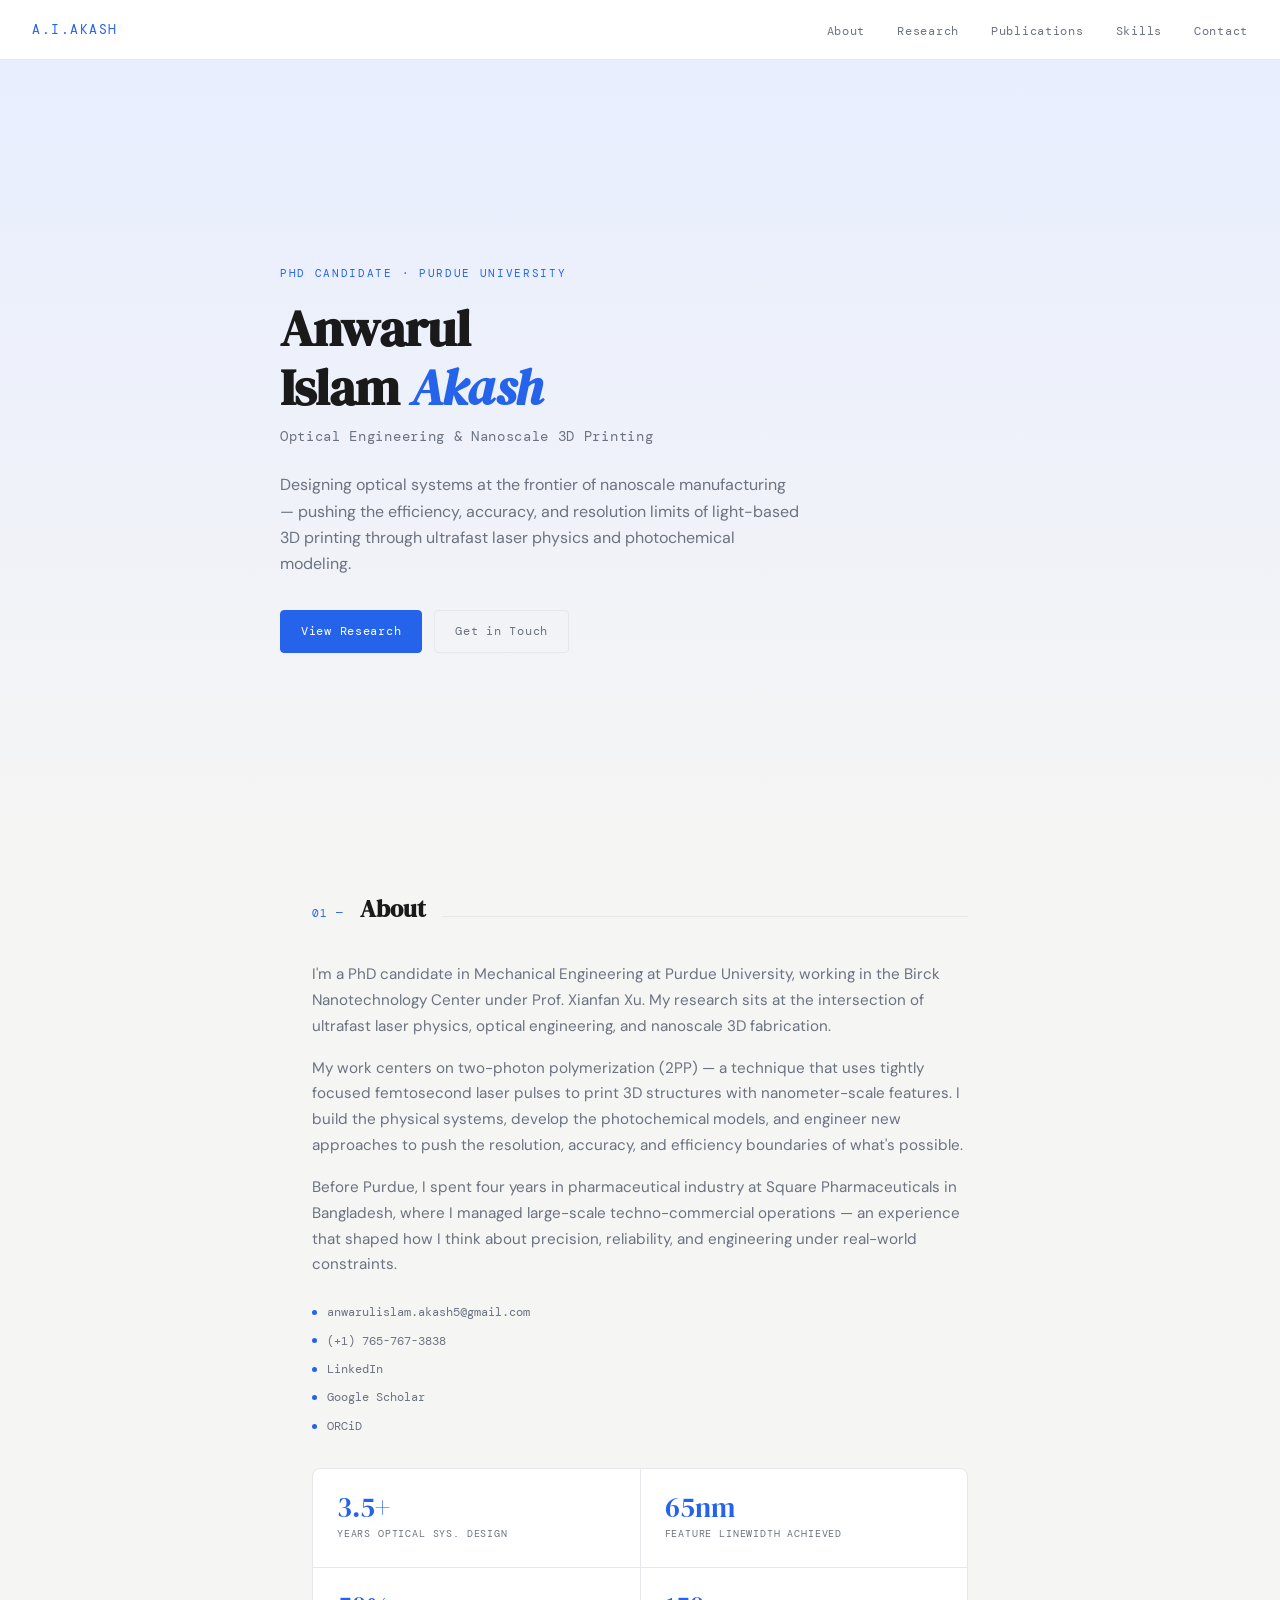
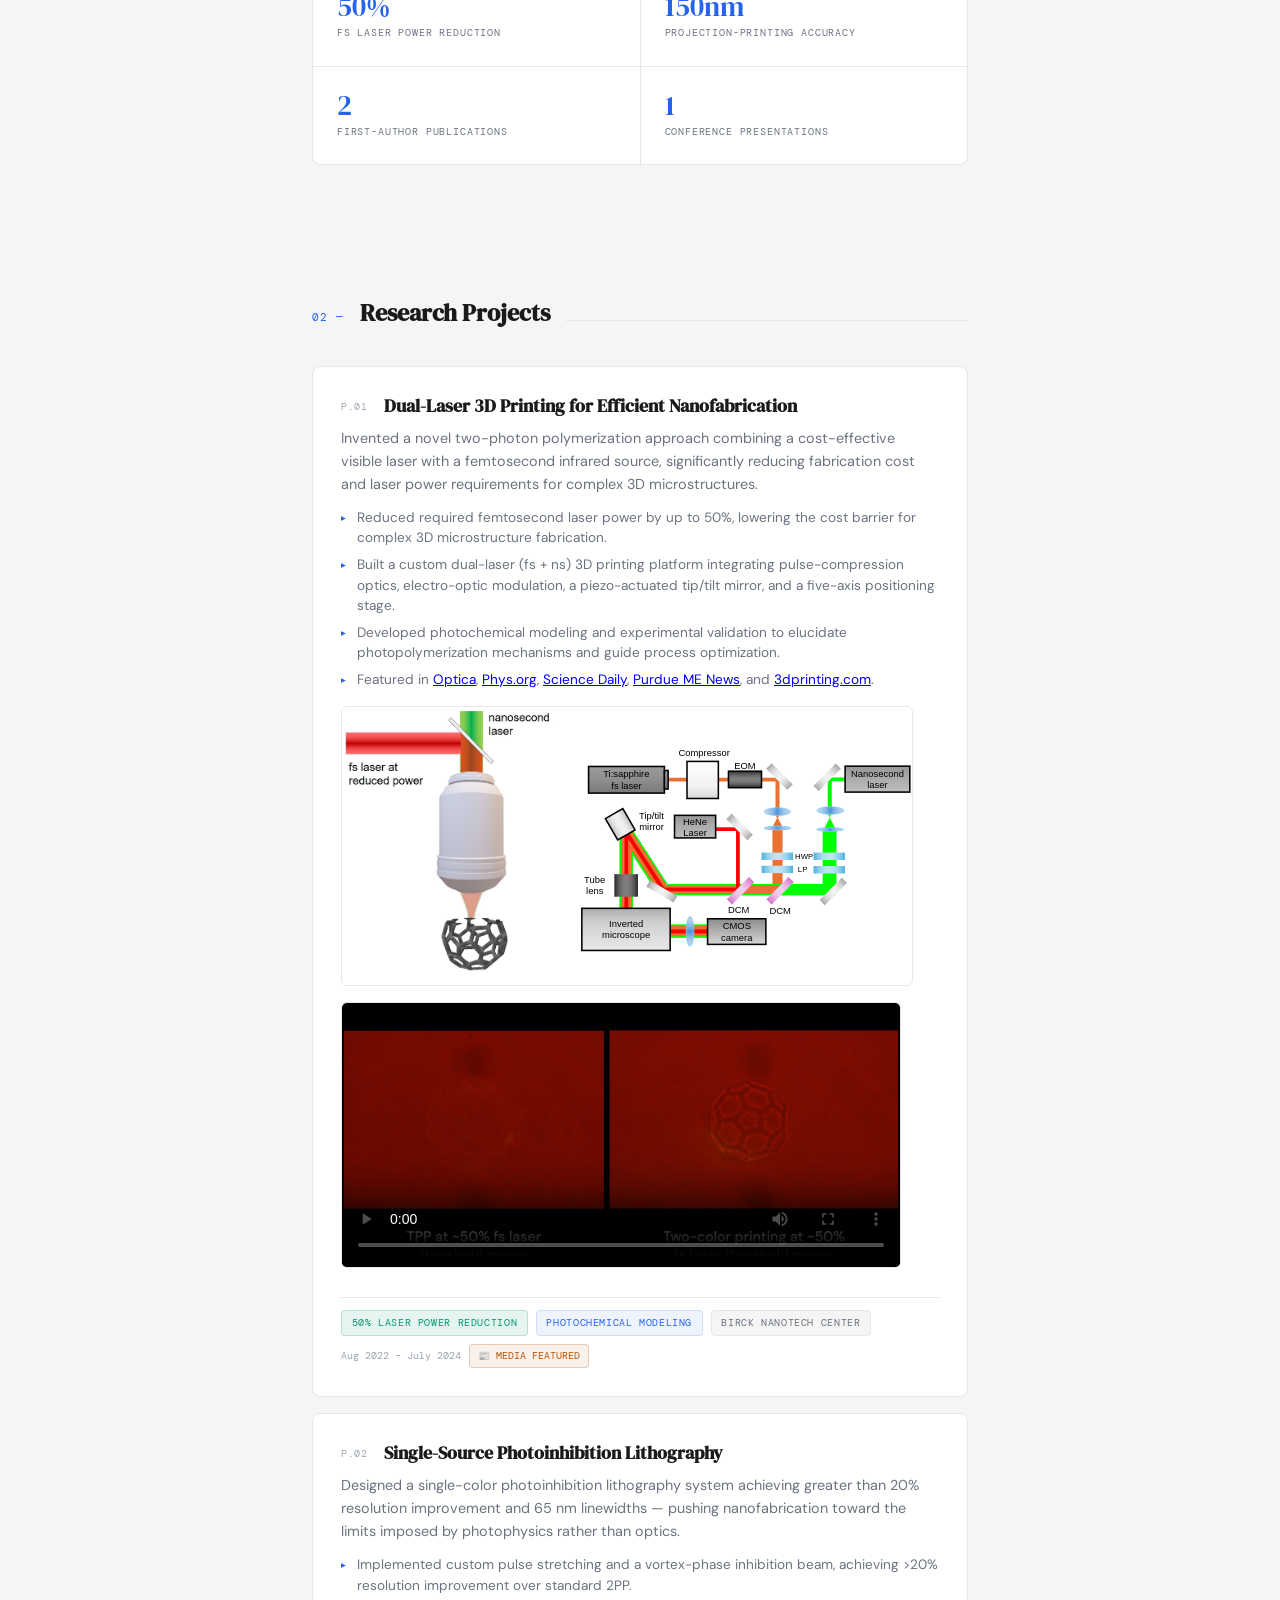
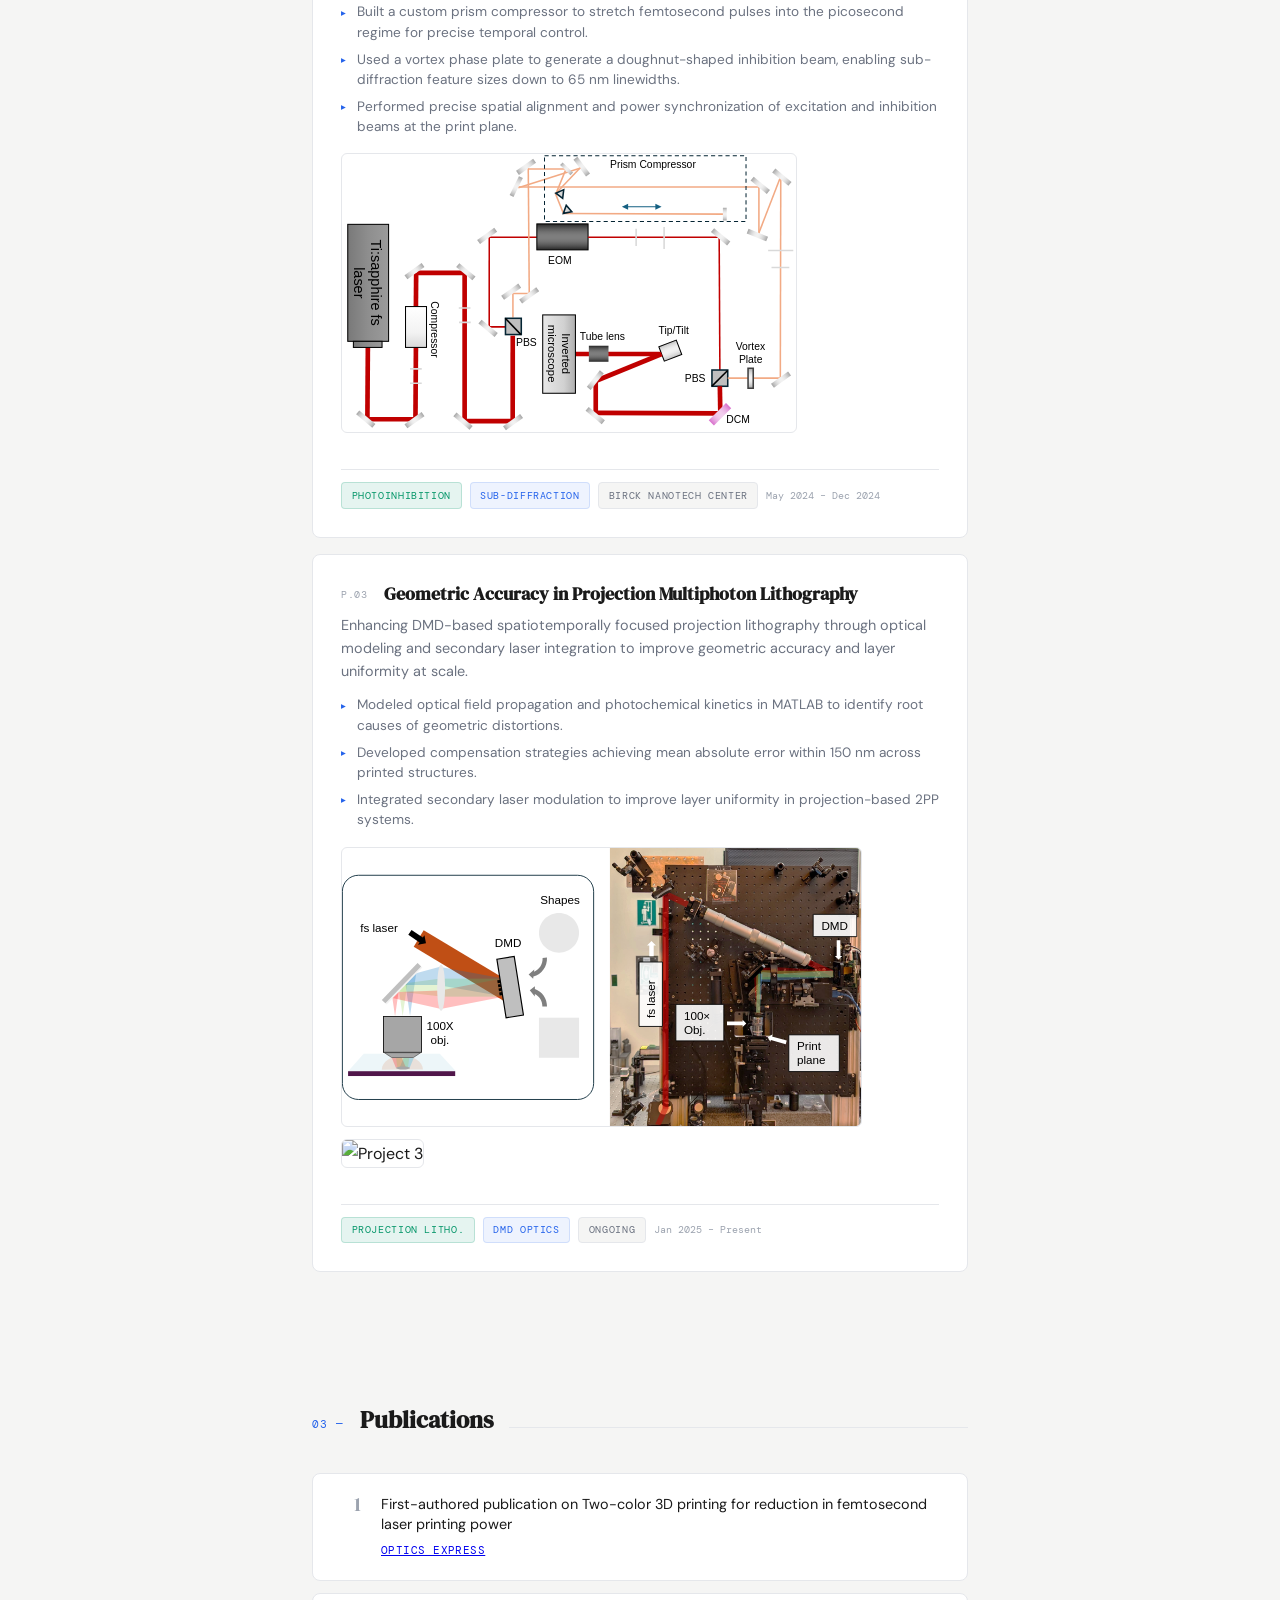
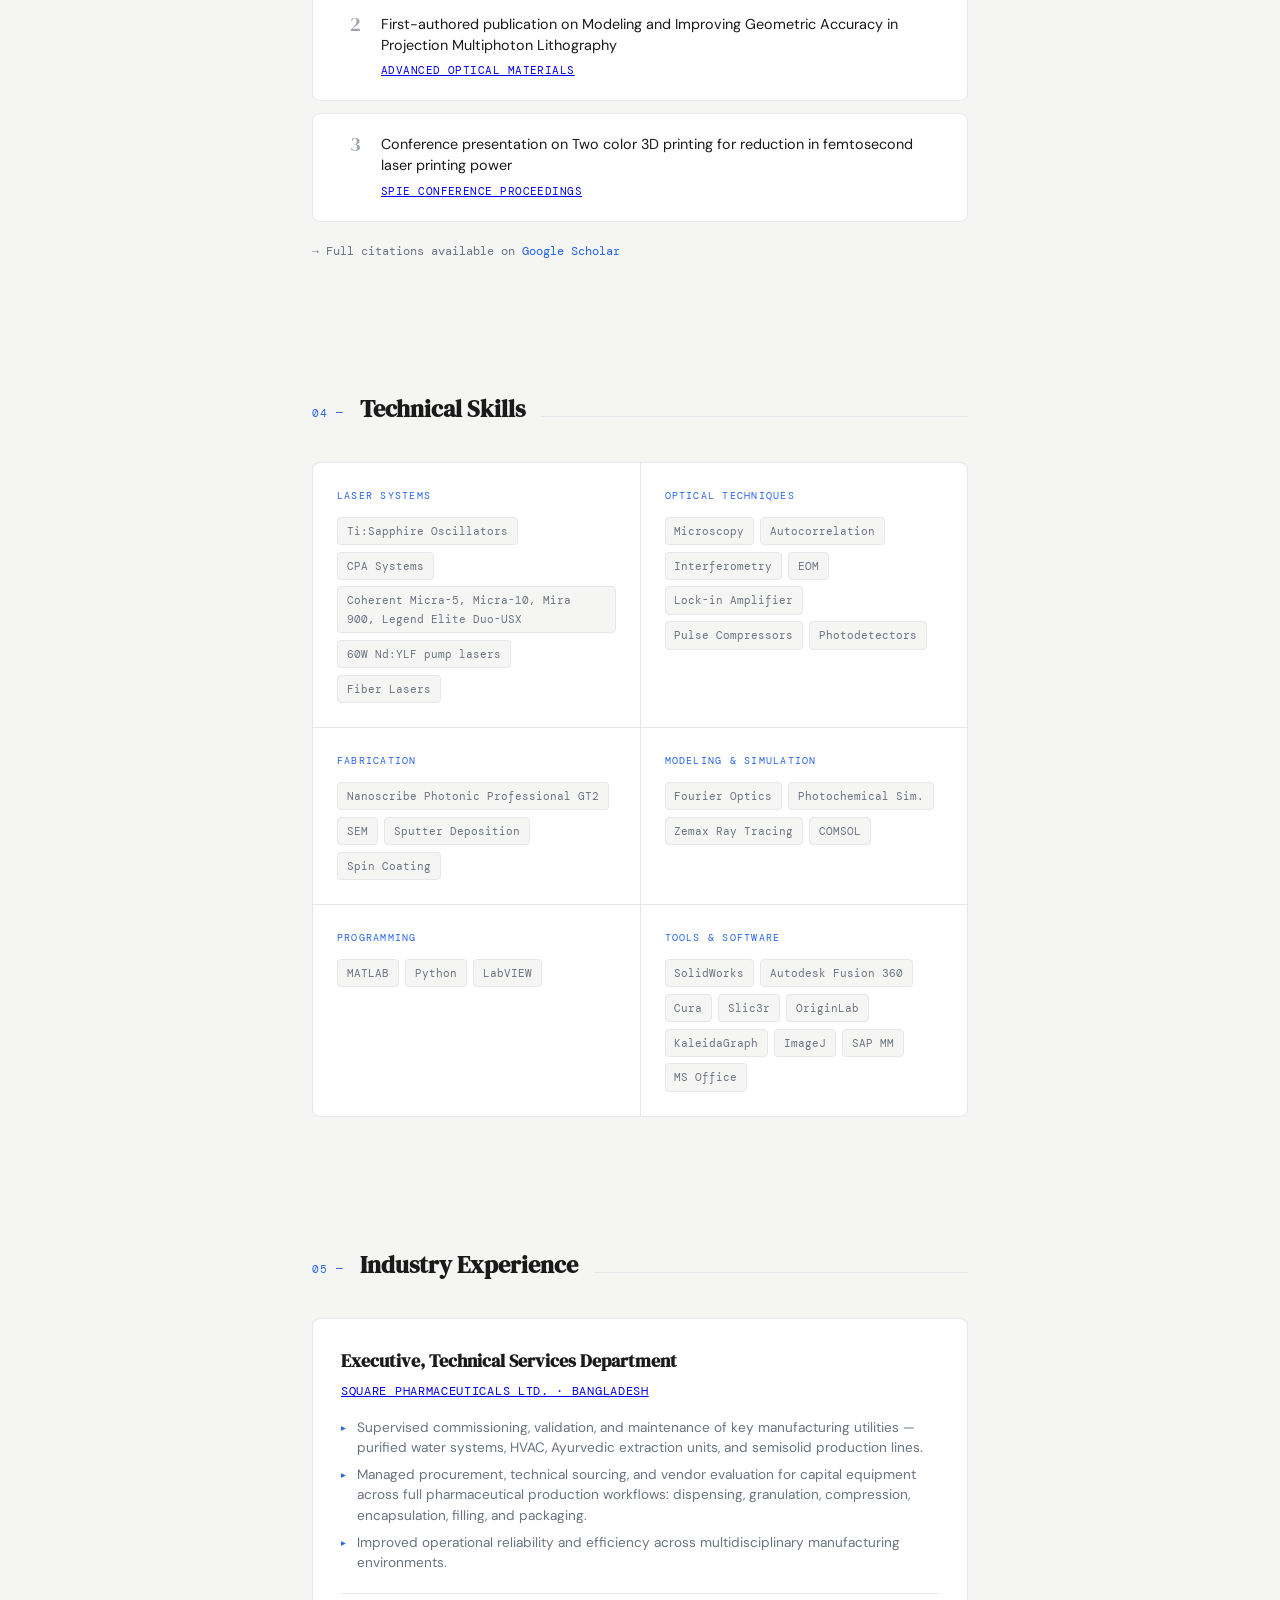
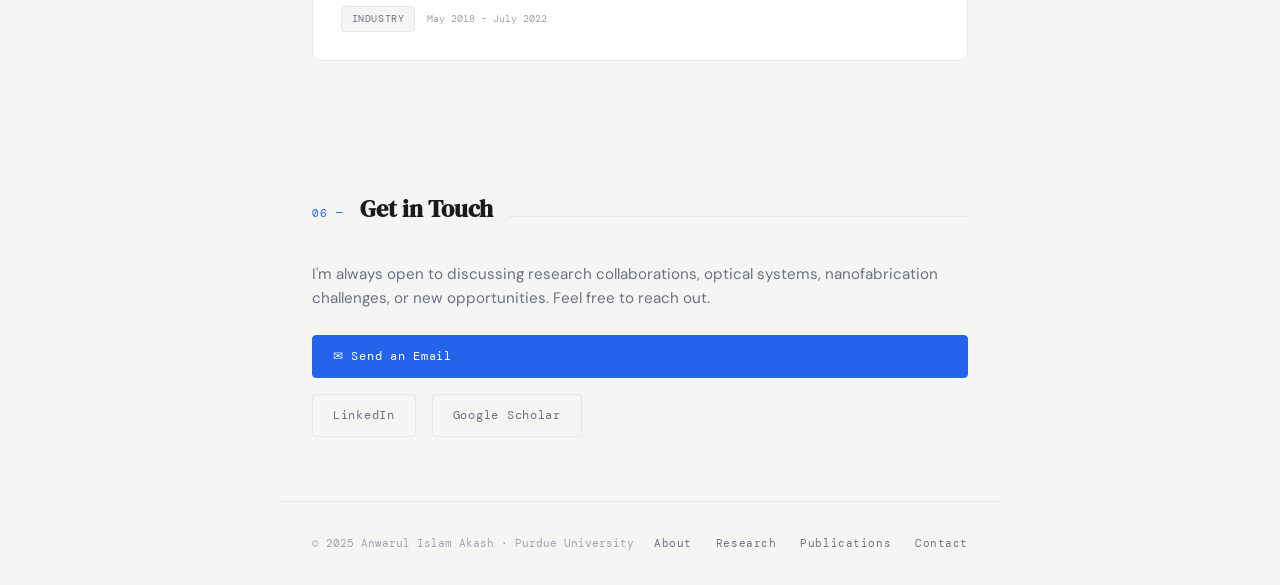
==== index.html @ f883389b "Add files via upload" ====
<!DOCTYPE html>
<html lang="en">
<head>
  <meta charset="UTF-8" />
  <meta name="viewport" content="width=device-width, initial-scale=1.0" />
  <title>Anwarul Islam Akash — Nanofabrication & Ultrafast Optics</title>
  <link href="https://fonts.googleapis.com/css2?family=DM+Serif+Display:ital@0;1&family=DM+Mono:wght@300;400;500&family=DM+Sans:ital,opsz,wght@0,9..40,300;0,9..40,400;0,9..40,500;1,9..40,300&display=swap" rel="stylesheet" />
  <link rel="stylesheet" href="styles.css" />
</head>
<body>

<!-- NAV -->
<nav>
  <span class="nav-logo">A.I.AKASH</span>
  <ul class="nav-links">
    <li><a href="#about">About</a></li>
    <li><a href="#research">Research</a></li>
    <li><a href="#publications">Publications</a></li>
    <li><a href="#skills">Skills</a></li>
    <li><a href="#contact">Contact</a></li>
  </ul>
</nav>

<!-- HERO -->
<div class="hero">
  <div class="hero-grid">
    <div class="hero-left">
      <p class="hero-tag">PhD Candidate · Purdue University</p>
      <h1 class="hero-name">Anwarul<br>Islam <em>Akash</em></h1>
      <p class="hero-role">Optical Engineering &amp; Nanoscale 3D Printing</p>
      <p class="hero-desc">Designing optical systems at the frontier of nanoscale manufacturing — pushing the efficiency, accuracy, and resolution limits of light-based 3D printing through ultrafast laser physics and photochemical modeling.</p>
      <div class="hero-ctas">
        <a href="#research" class="btn btn-primary">View Research</a>
        <a href="mailto:anwarulislam.akash5@gmail.com" class="btn btn-ghost">Get in Touch</a>
      </div>
    </div>
    <div class="hero-right">
      <div class="laser-viz">
        <svg viewBox="0 0 380 380" fill="none" xmlns="http://www.w3.org/2000/svg">
          <circle cx="190" cy="190" r="120" fill="rgba(74,255,161,0.03)" />
          <g class="orbit-ring">
            <circle cx="190" cy="190" r="155" stroke="rgba(74,255,161,0.12)" stroke-width="1" stroke-dasharray="8 5"/>
            <circle cx="345" cy="190" r="5" fill="rgba(74,255,161,0.6)" class="pulse-dot"/>
          </g>
          <g class="orbit-ring-rev">
            <circle cx="190" cy="190" r="110" stroke="rgba(0,201,255,0.15)" stroke-width="1" stroke-dasharray="12 6"/>
            <circle cx="190" cy="80" r="4" fill="rgba(0,201,255,0.8)" class="pulse-dot"/>
          </g>
          <g class="orbit-ring">
            <circle cx="190" cy="190" r="70" stroke="rgba(74,255,161,0.2)" stroke-width="1"/>
            <circle cx="260" cy="190" r="3" fill="var(--accent)"/>
          </g>
          <line x1="190" y1="190" x2="345" y2="190" stroke="rgba(74,255,161,0.15)" stroke-width="1"/>
          <line x1="190" y1="190" x2="85" y2="85" stroke="rgba(0,201,255,0.12)" stroke-width="1"/>
          <line x1="190" y1="190" x2="295" y2="85" stroke="rgba(74,255,161,0.1)" stroke-width="1"/>
          <circle cx="190" cy="190" r="30" fill="rgba(74,255,161,0.06)" />
          <circle cx="190" cy="190" r="18" fill="rgba(74,255,161,0.1)" />
          <circle cx="190" cy="190" r="8" fill="rgba(74,255,161,0.7)" class="pulse-dot"/>
          <line x1="0" y1="190" x2="380" y2="190" stroke="rgba(255,255,255,0.04)" stroke-width="1"/>
          <line x1="190" y1="0" x2="190" y2="380" stroke="rgba(255,255,255,0.04)" stroke-width="1"/>
          <circle cx="190" cy="190" r="4" stroke="var(--accent)" stroke-width="1" fill="none"/>
          <line x1="185" y1="190" x2="195" y2="190" stroke="var(--accent)" stroke-width="1.5"/>
          <line x1="190" y1="185" x2="190" y2="195" stroke="var(--accent)" stroke-width="1.5"/>
          <path d="M20 20 L20 50 M20 20 L50 20" stroke="rgba(74,255,161,0.3)" stroke-width="1.5"/>
          <path d="M360 20 L360 50 M360 20 L330 20" stroke="rgba(74,255,161,0.3)" stroke-width="1.5"/>
          <path d="M20 360 L20 330 M20 360 L50 360" stroke="rgba(74,255,161,0.3)" stroke-width="1.5"/>
          <path d="M360 360 L360 330 M360 360 L330 360" stroke="rgba(74,255,161,0.3)" stroke-width="1.5"/>
          <text x="22" y="375" font-family="monospace" font-size="9" fill="rgba(74,255,161,0.4)">TWO-PHOTON POLYMERIZATION</text>
        </svg>
      </div>
    </div>
  </div>
</div>

<!-- ABOUT -->
<section id="about">
  <div class="section-header reveal">
    <span class="section-num">01 —</span>
    <h2 class="section-title">About</h2>
    <div class="section-line"></div>
  </div>
  <div class="about-grid">
    <div class="about-text reveal">
      <p>I'm a PhD candidate in Mechanical Engineering at Purdue University, working in the Birck Nanotechnology Center under Prof. Xianfan Xu. My research sits at the intersection of ultrafast laser physics, optical engineering, and nanoscale 3D fabrication.</p>
      <p>My work centers on two-photon polymerization (2PP) — a technique that uses tightly focused femtosecond laser pulses to print 3D structures with nanometer-scale features. I build the physical systems, develop the photochemical models, and engineer new approaches to push the resolution, accuracy, and efficiency boundaries of what's possible.</p>
      <p>Before Purdue, I spent four years in pharmaceutical industry at Square Pharmaceuticals in Bangladesh, where I managed large-scale techno-commercial operations — an experience that shaped how I think about precision, reliability, and engineering under real-world constraints.</p>
      <div class="contact-row">
        <div class="contact-item"><span class="dot"></span><a href="mailto:anwarulislam.akash5@gmail.com">anwarulislam.akash5@gmail.com</a></div>
        <div class="contact-item"><span class="dot"></span><span>(+1) 765-767-3838</span></div>
        <div class="contact-item"><span class="dot"></span><a href="https://www.linkedin.com/in/anwarulislamakash/" target="_blank" rel="noopener noreferrer">LinkedIn</a></div>
        <div class="contact-item"><span class="dot"></span><a href="https://scholar.google.com/citations?user=i2N_IFYAAAAJ&hl=en&authuser=4" target="_blank" rel="noopener noreferrer">Google Scholar</a></div>
        <div class="contact-item"><span class="dot"></span><a href="https://orcid.org/0009-0009-9593-0553" target="_blank" rel="noopener noreferrer">ORCiD</a></div>
      </div>
    </div>
    <div class="reveal">
      <div class="about-stats">
        <div class="stat"><div class="stat-num">3.5+</div><div class="stat-label">Years Optical Sys. Design</div></div>
        <div class="stat"><div class="stat-num">65nm</div><div class="stat-label">Feature Linewidth Achieved</div></div>
        <div class="stat"><div class="stat-num">50%</div><div class="stat-label">fs Laser Power Reduction</div></div>
        <div class="stat"><div class="stat-num">150nm</div><div class="stat-label">Projection-printing Accuracy</div></div>
        <div class="stat"><div class="stat-num">2</div><div class="stat-label">First-Author Publications</div></div>
        <div class="stat"><div class="stat-num">1</div><div class="stat-label">Conference Presentations</div></div>
      </div>
    </div>
  </div>
</section>

<!-- RESEARCH -->
<section id="research">
  <div class="section-header reveal">
    <span class="section-num">02 —</span>
    <h2 class="section-title">Research Projects</h2>
    <div class="section-line"></div>
  </div>
  <div class="projects-list">

    <div class="project-card reveal">
      <div>
        <div class="project-header">
          <span class="project-index">P.01</span>
          <h3 class="project-title">Dual-Laser 3D Printing for Efficient Nanofabrication</h3>
        </div>
        <div class="project-body">
          <p class="project-desc">Invented a novel two-photon polymerization approach combining a cost-effective visible laser with a femtosecond infrared source, significantly reducing fabrication cost and laser power requirements for complex 3D microstructures.</p>
          <ul class="project-bullets">
            <li>Reduced required femtosecond laser power by up to 50%, lowering the cost barrier for complex 3D microstructure fabrication.</li>
            <li>Built a custom dual-laser (fs + ns) 3D printing platform integrating pulse-compression optics, electro-optic modulation, a piezo-actuated tip/tilt mirror, and a five-axis positioning stage.</li>
            <li>Developed photochemical modeling and experimental validation to elucidate photopolymerization mechanisms and guide process optimization.</li>
            <li>Featured in <a href="https://www.optica.org/about/newsroom/news_releases/2024/july/precise_and_less_expensive_3d_printing_of_complex_high-resolution_structures/" target="_blank" rel="noopener noreferrer">Optica</a>, <a href="https://phys.org/news/2024-07-dual-laser-approach-high-resolution.html" target="_blank" rel="noopener noreferrer">Phys.org</a>, <a href="https://www.sciencedaily.com/releases/2024/07/240702161528.htm" target="_blank" rel="noopener noreferrer">Science Daily</a>, <a href="https://engineering.purdue.edu/ME/News/2024/precise-and-less-expensive-3d-printing-of-complex-highresolution-structures" target="_blank" rel="noopener noreferrer">Purdue ME News</a>, and <a href="https://3dprinting.com/news/researchers-unveil-cost-effective-high-resolution-3d-printing-process/" target="_blank" rel="noopener noreferrer">3dprinting.com</a>.</li>
          </ul>
          <div class="project-gallery">
            <!-- Add project photos: <img src="assets/images/your-photo.jpg" alt="Description" class="project-image" /> -->
            <img src="assets\images\project1-1.svg" alt="Project 1" class="project-image" />
          </div>
          <div class="project-video-wrap">
            <!-- Add video: self-hosted MP4 or paste YouTube/Vimeo embed iframe below -->
            <video class="project-video" controls poster="assets/images/project1-poster.svg" preload="metadata">
              <source src="assets/video/project-1video.mp4" type="video/mp4" />
              Your browser does not support the video tag.
            </video>
          </div>
        </div>
      </div>
      <div class="project-meta">
        <span class="tag tag-green">50% LASER POWER REDUCTION</span>
        <span class="tag tag-blue">PHOTOCHEMICAL MODELING</span>
        <span class="tag tag-dim">BIRCK NANOTECH CENTER</span>
        <p class="project-period">Aug 2022 – July 2024</p>
        <div class="media-badge">📰 MEDIA FEATURED</div>
      </div>
    </div>

    <div class="project-card reveal">
      <div>
        <div class="project-header">
          <span class="project-index">P.02</span>
          <h3 class="project-title">Single-Source Photoinhibition Lithography</h3>
        </div>
        <div class="project-body">
          <p class="project-desc">Designed a single-color photoinhibition lithography system achieving greater than 20% resolution improvement and 65 nm linewidths — pushing nanofabrication toward the limits imposed by photophysics rather than optics.</p>
          <ul class="project-bullets">
            <li>Implemented custom pulse stretching and a vortex-phase inhibition beam, achieving &gt;20% resolution improvement over standard 2PP.</li>
            <li>Built a custom prism compressor to stretch femtosecond pulses into the picosecond regime for precise temporal control.</li>
            <li>Used a vortex phase plate to generate a doughnut-shaped inhibition beam, enabling sub-diffraction feature sizes down to 65 nm linewidths.</li>
            <li>Performed precise spatial alignment and power synchronization of excitation and inhibition beams at the print plane.</li>
          </ul>
          <div class="project-gallery">
            <!-- Add project photos: <img src="assets/images/your-photo.jpg" alt="Description" class="project-image" /> -->
            <img src="assets/images/project2-1.svg" alt="Project 2" class="project-image" />
          </div>
          <div class="project-video-wrap">
            <!-- Optional: <video> with src="assets/video/your-video.mp4" or YouTube/Vimeo iframe -->
          </div>
        </div>
      </div>
      <div class="project-meta">
        <span class="tag tag-green">PHOTOINHIBITION</span>
        <span class="tag tag-blue">SUB-DIFFRACTION</span>
        <span class="tag tag-dim">BIRCK NANOTECH CENTER</span>
        <p class="project-period">May 2024 – Dec 2024</p>
      </div>
    </div>

    <div class="project-card reveal">
      <div>
        <div class="project-header">
          <span class="project-index">P.03</span>
          <h3 class="project-title">Geometric Accuracy in Projection Multiphoton Lithography</h3>
        </div>
        <div class="project-body">
          <p class="project-desc">Enhancing DMD-based spatiotemporally focused projection lithography through optical modeling and secondary laser integration to improve geometric accuracy and layer uniformity at scale.</p>
          <ul class="project-bullets">
            <li>Modeled optical field propagation and photochemical kinetics in MATLAB to identify root causes of geometric distortions.</li>
            <li>Developed compensation strategies achieving mean absolute error within 150 nm across printed structures.</li>
            <li>Integrated secondary laser modulation to improve layer uniformity in projection-based 2PP systems.</li>
          </ul>
          <div class="project-gallery">
            <!-- Add project photos: <img src="assets/images/your-photo.jpg" alt="Description" class="project-image" /> -->
            <img src="assets/images/project3-1.svg" alt="Project 3" class="project-image" />
            <img src="assets/images/project3-2.svg" alt="Project 3" class="project-image" />
          </div>
          <div class="project-video-wrap">
            <!-- Optional: <video> with src="assets/video/your-video.mp4" or YouTube/Vimeo iframe -->
          </div>
        </div>
      </div>
      <div class="project-meta">
        <span class="tag tag-green">PROJECTION LITHO.</span>
        <span class="tag tag-blue">DMD OPTICS</span>
        <span class="tag tag-dim">ONGOING</span>
        <p class="project-period">Jan 2025 – Present</p>
      </div>
    </div>

  </div>
</section>

<!-- PUBLICATIONS -->
<section id="publications">
  <div class="section-header reveal">
    <span class="section-num">03 —</span>
    <h2 class="section-title">Publications</h2>
    <div class="section-line"></div>
  </div>
  <div class="pubs-list reveal">
    <div class="pub-card">
      <div class="pub-num">1</div>
      <div class="pub-content">
        <p class="pub-title">First-authored publication on Two-color 3D printing for reduction in femtosecond laser printing power</p>
        <p class="pub-journal"><a href="https://doi.org/10.1364/OE.525826" target="_blank" rel="noopener noreferrer">OPTICS EXPRESS</a></p>
      </div>
    </div>
    <div class="pub-card">
      <div class="pub-num">2</div>
      <div class="pub-content">
        <p class="pub-title">First-authored publication on Modeling and Improving Geometric Accuracy in Projection Multiphoton Lithography</p>
        <p class="pub-journal"><a href="https://doi.org/10.1002/adom.202503185" target="_blank" rel="noopener noreferrer">ADVANCED OPTICAL MATERIALS</a></p>
      </div>
    </div>
    <div class="pub-card">
      <div class="pub-num">3</div>
      <div class="pub-content">
        <p class="pub-title">Conference presentation on Two color 3D printing for reduction in femtosecond laser printing power</p>
        <p class="pub-journal"><a href="https://doi.org/10.1117/12.3003071" target="_blank" rel="noopener noreferrer">SPIE CONFERENCE PROCEEDINGS</a></p>
      </div>
    </div>
  </div>
  <p class="pubs-footer">→ Full citations available on <a href="https://scholar.google.com/citations?user=i2N_IFYAAAAJ&hl=en&authuser=4" target="_blank" rel="noopener noreferrer">Google Scholar</a></p>
</section>

<!-- SKILLS -->
<section id="skills">
  <div class="section-header reveal">
    <span class="section-num">04 —</span>
    <h2 class="section-title">Technical Skills</h2>
    <div class="section-line"></div>
  </div>
  <div class="skills-grid reveal">
    <div class="skill-group">
      <p class="skill-group-title">Laser Systems</p>
      <div class="skill-tags">
        <span class="skill-tag">Ti:Sapphire Oscillators</span>
        <span class="skill-tag">CPA Systems</span>
        <span class="skill-tag">Coherent Micra-5, Micra-10, Mira 900, Legend Elite Duo-USX</span>
        <span class="skill-tag">60W Nd:YLF pump lasers</span>
        <span class="skill-tag">Fiber Lasers</span>
      </div>
    </div>
    <div class="skill-group">
      <p class="skill-group-title">Optical Techniques</p>
      <div class="skill-tags">
        <span class="skill-tag">Microscopy</span>
        <span class="skill-tag">Autocorrelation</span>
        <span class="skill-tag">Interferometry</span>
        <span class="skill-tag">EOM</span>
        <span class="skill-tag">Lock-in Amplifier</span>
        <span class="skill-tag">Pulse Compressors</span>
        <span class="skill-tag">Photodetectors</span>
      </div>
    </div>
    <div class="skill-group">
      <p class="skill-group-title">Fabrication</p>
      <div class="skill-tags">
        <span class="skill-tag">Nanoscribe Photonic Professional GT2</span>
        <span class="skill-tag">SEM</span>
        <span class="skill-tag">Sputter Deposition</span>
        <span class="skill-tag">Spin Coating</span>
      </div>
    </div>
    <div class="skill-group">
      <p class="skill-group-title">Modeling & Simulation</p>
      <div class="skill-tags">
        <span class="skill-tag">Fourier Optics</span>
        <span class="skill-tag">Photochemical Sim.</span>
        <span class="skill-tag">Zemax Ray Tracing</span>
        <span class="skill-tag">COMSOL</span>
      </div>
    </div>
    <div class="skill-group">
      <p class="skill-group-title">Programming</p>
      <div class="skill-tags">
        <span class="skill-tag">MATLAB</span>
        <span class="skill-tag">Python</span>
        <span class="skill-tag">LabVIEW</span>
      </div>
    </div>
    <div class="skill-group">
      <p class="skill-group-title">Tools & Software</p>
      <div class="skill-tags">
        <span class="skill-tag">SolidWorks</span>
        <span class="skill-tag">Autodesk Fusion 360</span>
        <span class="skill-tag">Cura</span>
        <span class="skill-tag">Slic3r</span>
        <span class="skill-tag">OriginLab</span>
        <span class="skill-tag">KaleidaGraph</span>
        <span class="skill-tag">ImageJ</span>
        <span class="skill-tag">SAP MM</span>
        <span class="skill-tag">MS Office</span>
      </div>
    </div>
  </div>
</section>

<!-- INDUSTRY -->
<section id="industry">
  <div class="section-header reveal">
    <span class="section-num">05 —</span>
    <h2 class="section-title">Industry Experience</h2>
    <div class="section-line"></div>
  </div>
  <div class="industry-card reveal">
    <div>
      <h3 class="industry-title">Executive, Technical Services Department</h3>
      <p class="industry-org"><a href="https://www.squarepharma.com.bd" target="_blank" rel="noopener noreferrer">SQUARE PHARMACEUTICALS LTD. · BANGLADESH</a></p>
      <ul class="project-bullets">
        <li>Supervised commissioning, validation, and maintenance of key manufacturing utilities — purified water systems, HVAC, Ayurvedic extraction units, and semisolid production lines.</li>
        <li>Managed procurement, technical sourcing, and vendor evaluation for capital equipment across full pharmaceutical production workflows: dispensing, granulation, compression, encapsulation, filling, and packaging.</li>
        <li>Improved operational reliability and efficiency across multidisciplinary manufacturing environments.</li>
      </ul>
    </div>
    <div class="industry-meta">
      <span class="tag tag-dim">INDUSTRY</span>
      <p class="project-period">May 2018 – July 2022</p>
    </div>
  </div>
</section>

<!-- CONTACT -->
<section id="contact">
  <div class="section-header reveal">
    <span class="section-num">06 —</span>
    <h2 class="section-title">Get in Touch</h2>
    <div class="section-line"></div>
  </div>
  <div class="contact-section reveal">
    <p class="contact-intro">I'm always open to discussing research collaborations, optical systems, nanofabrication challenges, or new opportunities. Feel free to reach out.</p>
    <div class="contact-ctas">
      <a href="mailto:anwarulislam.akash5@gmail.com" class="btn btn-primary">✉ Send an Email</a>
      <div class="contact-links-wrap">
        <a href="https://www.linkedin.com/in/anwarulislamakash/" target="_blank" rel="noopener noreferrer" class="btn btn-ghost">LinkedIn</a>
        <a href="https://scholar.google.com/citations?user=i2N_IFYAAAAJ&hl=en&authuser=4" target="_blank" rel="noopener noreferrer" class="btn btn-ghost">Google Scholar</a>
      </div>
    </div>
  </div>
</section>

<footer>
  <p class="footer-text">© 2025 Anwarul Islam Akash · Purdue University</p>
  <div class="footer-links">
    <a href="#about">About</a>
    <a href="#research">Research</a>
    <a href="#publications">Publications</a>
    <a href="mailto:anwarulislam.akash5@gmail.com">Contact</a>
  </div>
</footer>

<script src="script.js"></script>
</body>
</html>
---- styles.css ----
:root {
  --bg: #f5f5f4;
  --card: #ffffff;
  --border: #e5e7eb;
  --accent: #2563eb;
  --accent2: #059669;
  --text: #1a1a1a;
  --muted: #6b7280;
  --dim: #9ca3af;
}

*, *::before, *::after { box-sizing: border-box; margin: 0; padding: 0; }

html { scroll-behavior: smooth; }

body {
  background: var(--bg);
  color: var(--text);
  font-family: 'DM Sans', system-ui, -apple-system, sans-serif;
  font-weight: 400;
  line-height: 1.7;
}

/* ── NAV ── */
nav {
  position: sticky;
  top: 0;
  left: 0;
  right: 0;
  display: flex;
  align-items: center;
  justify-content: space-between;
  padding: 1rem 2rem;
  background: rgba(255, 255, 255, 0.95);
  border-bottom: 1px solid var(--border);
  z-index: 100;
}
.nav-logo {
  font-family: 'DM Mono', monospace;
  font-size: 0.8rem;
  color: var(--accent);
  letter-spacing: 0.12em;
  text-transform: uppercase;
}
.nav-links { display: flex; gap: 2rem; list-style: none; }
.nav-links a {
  font-family: 'DM Mono', monospace;
  font-size: 0.75rem;
  color: var(--muted);
  text-decoration: none;
  letter-spacing: 0.06em;
  transition: color 0.2s;
}
.nav-links a:hover { color: var(--accent); }

/* ── HERO ── */
.hero {
  min-height: 85vh;
  display: flex;
  align-items: center;
  padding: 6rem 2rem 4rem;
  background: linear-gradient(180deg, #e8eeff 0%, var(--bg) 100%);
}
.hero-grid {
  display: grid;
  grid-template-columns: 1fr;
  gap: 2rem;
  max-width: 720px;
  width: 100%;
  margin: 0 auto;
}
.hero-left { display: flex; flex-direction: column; justify-content: center; }
.hero-tag {
  font-family: 'DM Mono', monospace;
  font-size: 0.7rem;
  letter-spacing: 0.15em;
  color: var(--accent);
  text-transform: uppercase;
  margin-bottom: 1rem;
}
.hero-name {
  font-family: 'DM Serif Display', serif;
  font-size: clamp(2.2rem, 4vw, 3.5rem);
  line-height: 1.15;
  margin-bottom: 0.5rem;
  color: var(--text);
}
.hero-name em {
  font-style: italic;
  color: var(--accent);
}
.hero-role {
  font-family: 'DM Mono', monospace;
  font-size: 0.85rem;
  color: var(--muted);
  letter-spacing: 0.05em;
  margin-bottom: 1.5rem;
}
.hero-desc {
  font-size: 1rem;
  color: var(--muted);
  max-width: 520px;
  margin-bottom: 2rem;
  line-height: 1.65;
}
.hero-ctas {
  display: flex;
  gap: 0.75rem;
  flex-wrap: wrap;
}
.btn {
  display: inline-flex;
  align-items: center;
  gap: 0.5rem;
  padding: 0.65rem 1.25rem;
  font-family: 'DM Mono', monospace;
  font-size: 0.75rem;
  letter-spacing: 0.06em;
  text-decoration: none;
  border-radius: 4px;
  transition: background 0.2s, color 0.2s, border-color 0.2s;
  cursor: pointer;
}
.btn-primary {
  background: var(--accent);
  color: #fff;
  border: 1px solid var(--accent);
}
.btn-primary:hover { background: #1d4ed8; border-color: #1d4ed8; color: #fff; }
.btn-ghost {
  background: transparent;
  color: var(--muted);
  border: 1px solid var(--border);
}
.btn-ghost:hover { border-color: var(--accent); color: var(--accent); }

.hero-right { display: none; }
.laser-viz { display: none; }

/* ── SECTION BASE ── */
section {
  max-width: 720px;
  margin: 0 auto;
  padding: 4rem 2rem;
}
.section-header {
  display: flex;
  align-items: baseline;
  gap: 1rem;
  margin-bottom: 2rem;
}
.section-num {
  font-family: 'DM Mono', monospace;
  font-size: 0.7rem;
  color: var(--accent);
  letter-spacing: 0.1em;
}
.section-title {
  font-family: 'DM Serif Display', serif;
  font-size: 1.5rem;
  color: var(--text);
}
.section-line {
  flex: 1;
  height: 1px;
  background: var(--border);
}

/* ── ABOUT ── */
.about-grid {
  display: grid;
  grid-template-columns: 1fr;
  gap: 2rem;
  align-items: start;
}
.about-text p {
  color: var(--muted);
  margin-bottom: 1rem;
  font-size: 0.95rem;
}
.about-stats {
  display: grid;
  grid-template-columns: 1fr 1fr;
  gap: 1px;
  background: var(--border);
  border: 1px solid var(--border);
  border-radius: 8px;
  overflow: hidden;
}
.stat {
  background: var(--card);
  padding: 1.5rem;
}
.stat-num {
  font-family: 'DM Serif Display', serif;
  font-size: 1.75rem;
  color: var(--accent);
  line-height: 1;
  margin-bottom: 0.25rem;
}
.stat-label {
  font-family: 'DM Mono', monospace;
  font-size: 0.65rem;
  color: var(--muted);
  letter-spacing: 0.08em;
  text-transform: uppercase;
}
.contact-row {
  margin-top: 1.5rem;
  display: flex;
  flex-direction: column;
  gap: 0.5rem;
}
.contact-item {
  display: flex;
  align-items: center;
  gap: 0.6rem;
  font-family: 'DM Mono', monospace;
  font-size: 0.75rem;
  color: var(--muted);
}
.contact-item a { color: var(--muted); text-decoration: none; }
.contact-item a:hover { color: var(--accent); }
.dot {
  width: 5px;
  height: 5px;
  border-radius: 50%;
  background: var(--accent);
  flex-shrink: 0;
}

/* ── RESEARCH ── */
.projects-list {
  display: flex;
  flex-direction: column;
  gap: 1rem;
}
.project-card {
  background: var(--card);
  border: 1px solid var(--border);
  padding: 1.75rem;
  border-radius: 8px;
  display: grid;
  grid-template-columns: 1fr;
  gap: 1.25rem;
  transition: box-shadow 0.2s;
}
.project-card:hover { box-shadow: 0 2px 12px rgba(0, 0, 0, 0.06); }
.project-header {
  display: flex;
  align-items: flex-start;
  gap: 1rem;
  margin-bottom: 0.5rem;
}
.project-index {
  font-family: 'DM Mono', monospace;
  font-size: 0.65rem;
  color: var(--dim);
  margin-top: 0.2rem;
  letter-spacing: 0.06em;
}
.project-title {
  font-family: 'DM Serif Display', serif;
  font-size: 1.1rem;
  color: var(--text);
  line-height: 1.35;
}
.project-body { padding-left: 0; }
.project-desc {
  color: var(--muted);
  font-size: 0.9rem;
  margin-bottom: 0.75rem;
  line-height: 1.6;
}
.project-bullets {
  list-style: none;
  display: flex;
  flex-direction: column;
  gap: 0.4rem;
}
.project-bullets li {
  font-size: 0.85rem;
  color: var(--muted);
  padding-left: 1rem;
  position: relative;
  line-height: 1.5;
}
.project-bullets li::before {
  content: '▸';
  position: absolute;
  left: 0;
  color: var(--accent);
  font-size: 0.6rem;
  top: 0.2rem;
}
.project-gallery {
  display: flex;
  flex-wrap: wrap;
  gap: 0.75rem;
  margin-top: 1rem;
}
.project-image {
  max-width: 100%;
  width: auto;
  height: auto;
  max-height: 280px;
  border-radius: 6px;
  border: 1px solid var(--border);
  object-fit: cover;
}
.project-video-wrap {
  margin-top: 1rem;
}
.project-video {
  width: 100%;
  max-width: 560px;
  border-radius: 6px;
  background: var(--border);
  border: 1px solid var(--border);
}
.project-meta {
  display: flex;
  flex-direction: row;
  flex-wrap: wrap;
  gap: 0.5rem;
  align-items: center;
  padding-top: 0.75rem;
  border-top: 1px solid var(--border);
}
.tag {
  display: inline-block;
  padding: 0.2rem 0.6rem;
  font-family: 'DM Mono', monospace;
  font-size: 0.65rem;
  letter-spacing: 0.06em;
  border-radius: 4px;
}
.tag-green {
  background: rgba(5, 150, 105, 0.1);
  color: var(--accent2);
  border: 1px solid rgba(5, 150, 105, 0.2);
}
.tag-blue {
  background: rgba(37, 99, 235, 0.08);
  color: var(--accent);
  border: 1px solid rgba(37, 99, 235, 0.15);
}
.tag-dim {
  background: var(--bg);
  color: var(--muted);
  border: 1px solid var(--border);
}
.project-period {
  font-family: 'DM Mono', monospace;
  font-size: 0.65rem;
  color: var(--dim);
}
.media-badge {
  font-family: 'DM Mono', monospace;
  font-size: 0.6rem;
  color: #b45309;
  border: 1px solid rgba(180, 83, 9, 0.25);
  background: rgba(180, 83, 9, 0.08);
  padding: 0.2rem 0.5rem;
  border-radius: 4px;
}

/* ── PUBLICATIONS ── */
.pubs-list { display: flex; flex-direction: column; gap: 0.75rem; }
.pub-card {
  background: var(--card);
  border: 1px solid var(--border);
  padding: 1.25rem 1.5rem;
  border-radius: 8px;
  display: flex;
  gap: 1.25rem;
  align-items: flex-start;
  transition: border-color 0.2s, box-shadow 0.2s;
}
.pub-card:hover { border-color: var(--accent); box-shadow: 0 2px 8px rgba(0, 0, 0, 0.04); }
.pub-num {
  font-family: 'DM Serif Display', serif;
  font-size: 1.25rem;
  color: var(--dim);
  line-height: 1;
  flex-shrink: 0;
  width: 1.5rem;
  text-align: right;
}
.pub-content { flex: 1; }
.pub-title {
  font-size: 0.9rem;
  color: var(--text);
  margin-bottom: 0.35rem;
  line-height: 1.45;
}
.pub-journal {
  font-family: 'DM Mono', monospace;
  font-size: 0.7rem;
  color: var(--accent);
  letter-spacing: 0.04em;
}
.pubs-footer {
  margin-top: 1.25rem;
  font-family: 'DM Mono', monospace;
  font-size: 0.72rem;
  color: var(--muted);
}
.pubs-footer a { color: var(--accent); text-decoration: none; }
.pubs-footer a:hover { text-decoration: underline; }

/* ── SKILLS ── */
.skills-grid {
  display: grid;
  grid-template-columns: repeat(2, 1fr);
  gap: 1px;
  background: var(--border);
  border: 1px solid var(--border);
  border-radius: 8px;
  overflow: hidden;
}
.skill-group {
  background: var(--card);
  padding: 1.5rem;
}
.skill-group-title {
  font-family: 'DM Mono', monospace;
  font-size: 0.65rem;
  color: var(--accent);
  letter-spacing: 0.12em;
  text-transform: uppercase;
  margin-bottom: 0.75rem;
}
.skill-tags { display: flex; flex-wrap: wrap; gap: 0.4rem; }
.skill-tag {
  font-family: 'DM Mono', monospace;
  font-size: 0.68rem;
  padding: 0.25rem 0.55rem;
  background: var(--bg);
  border: 1px solid var(--border);
  color: var(--muted);
  border-radius: 4px;
}

/* ── INDUSTRY ── */
.industry-card {
  background: var(--card);
  border: 1px solid var(--border);
  padding: 1.75rem;
  border-radius: 8px;
  display: grid;
  grid-template-columns: 1fr;
  gap: 1.25rem;
}
.industry-title {
  font-family: 'DM Serif Display', serif;
  font-size: 1.1rem;
  margin-bottom: 0.35rem;
  color: var(--text);
}
.industry-org {
  font-family: 'DM Mono', monospace;
  font-size: 0.72rem;
  color: var(--accent);
  letter-spacing: 0.06em;
  margin-bottom: 1rem;
}
.industry-meta {
  display: flex;
  flex-direction: row;
  align-items: center;
  gap: 0.75rem;
  padding-top: 0.75rem;
  border-top: 1px solid var(--border);
}

/* ── CONTACT SECTION ── */
.contact-section { max-width: 100%; }
.contact-intro {
  color: var(--muted);
  font-size: 0.95rem;
  margin-bottom: 1.5rem;
  line-height: 1.6;
}
.contact-ctas { display: flex; flex-direction: column; gap: 1rem; }
.contact-links-wrap { display: flex; gap: 1rem; flex-wrap: wrap; }

/* ── FOOTER ── */
footer {
  border-top: 1px solid var(--border);
  padding: 2rem;
  display: flex;
  justify-content: space-between;
  align-items: center;
  flex-wrap: wrap;
  gap: 1rem;
  max-width: 720px;
  margin: 0 auto;
}
.footer-text {
  font-family: 'DM Mono', monospace;
  font-size: 0.7rem;
  color: var(--dim);
}
.footer-links { display: flex; gap: 1.5rem; }
.footer-links a {
  font-family: 'DM Mono', monospace;
  font-size: 0.7rem;
  color: var(--muted);
  text-decoration: none;
  letter-spacing: 0.05em;
}
.footer-links a:hover { color: var(--accent); }

/* ── SCROLL REVEAL ── */
.reveal {
  opacity: 0;
  transform: translateY(16px);
  transition: opacity 0.5s ease, transform 0.5s ease;
}
.reveal.visible {
  opacity: 1;
  transform: translateY(0);
}

/* ── RESPONSIVE ── */
@media (max-width: 640px) {
  nav { padding: 0.75rem 1.25rem; }
  .nav-links { gap: 1.25rem; }
  .hero { padding: 5rem 1.25rem 3rem; min-height: 75vh; }
  section { padding: 3rem 1.25rem; }
  .about-stats { grid-template-columns: 1fr; }
  .skills-grid { grid-template-columns: 1fr; }
}
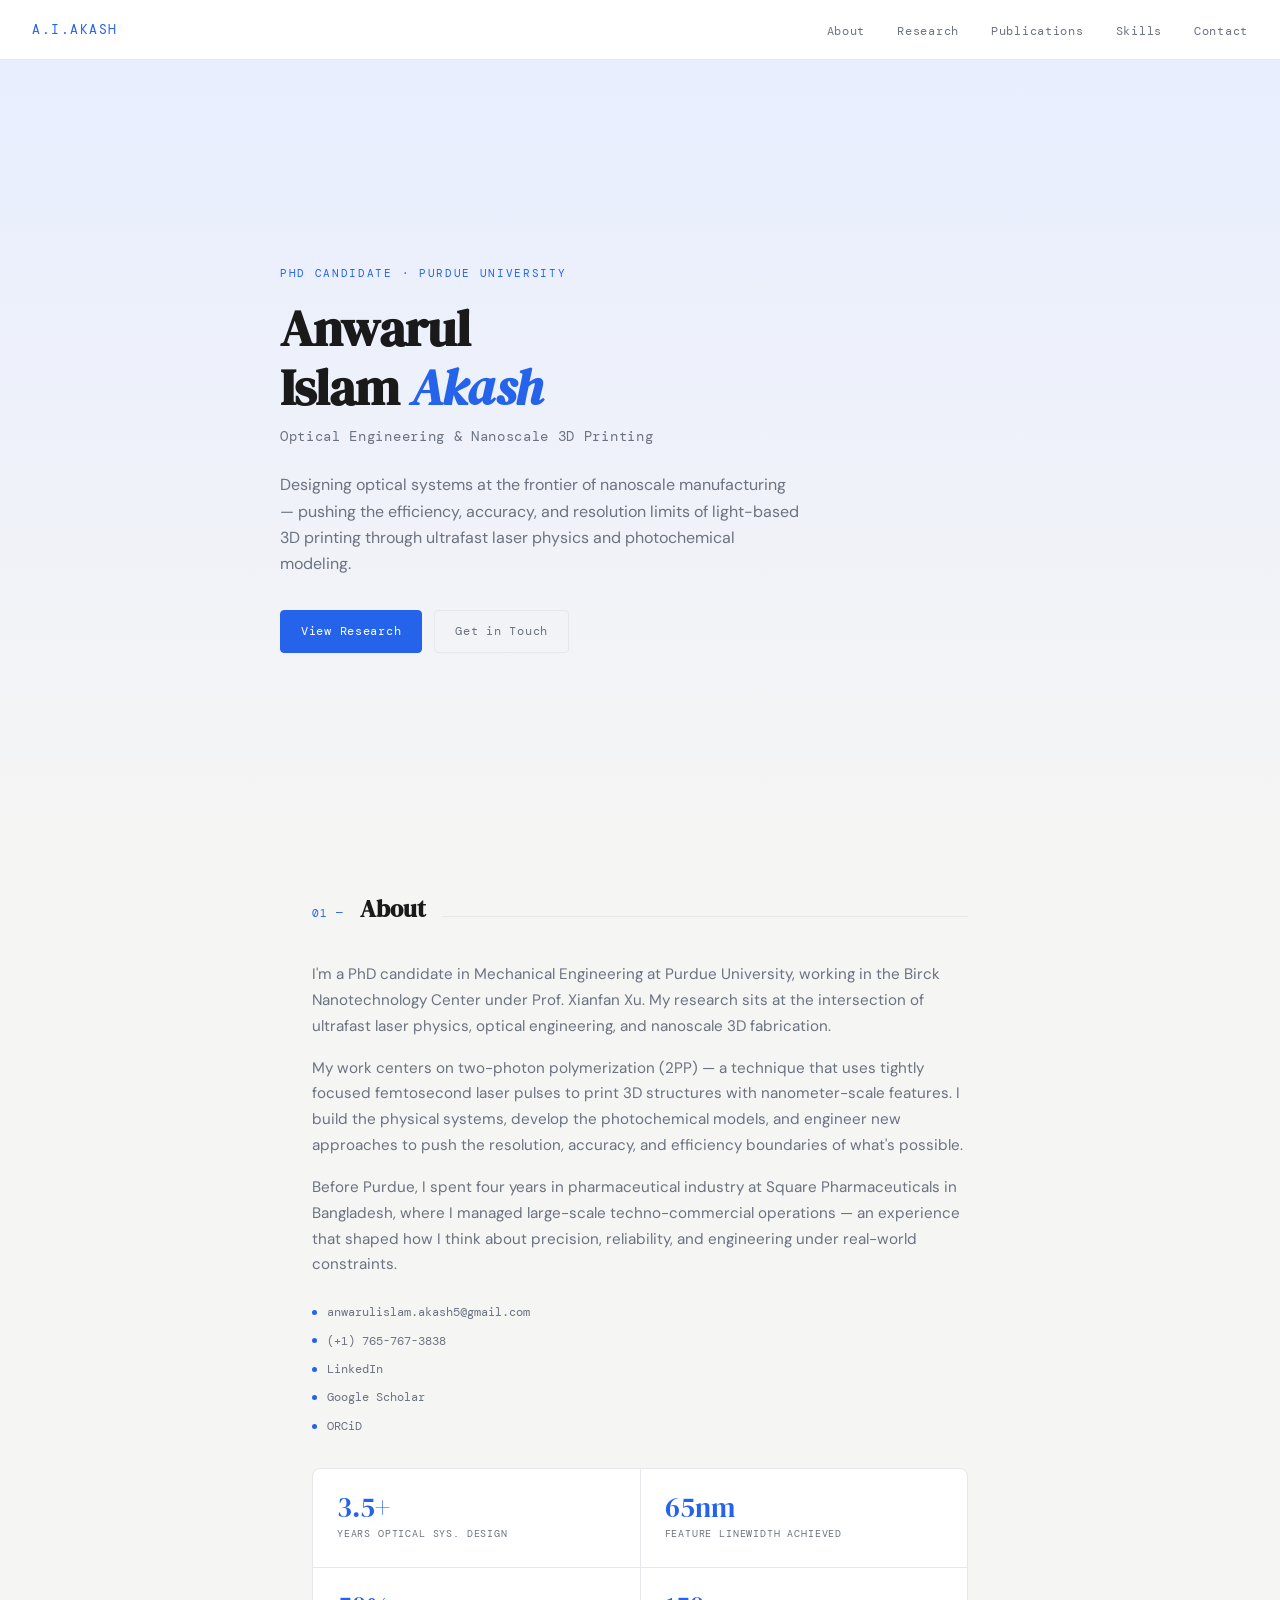
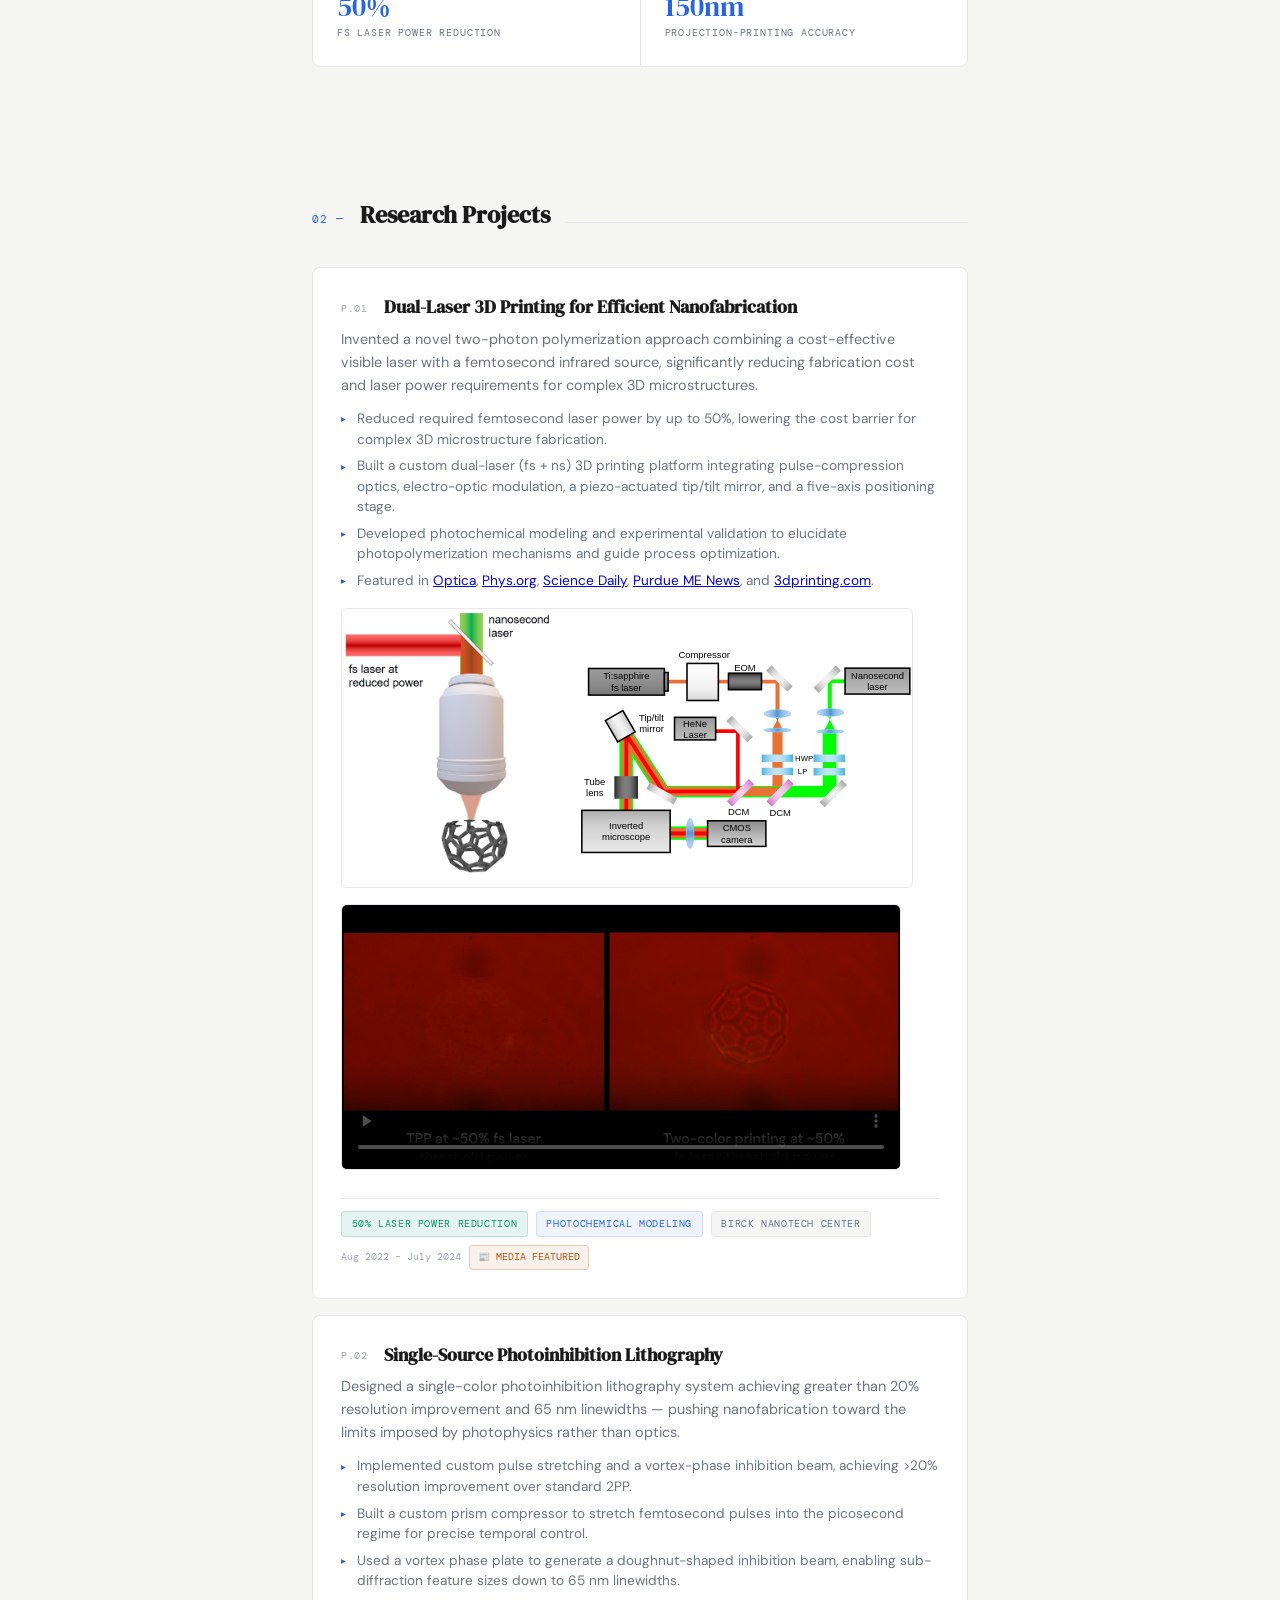
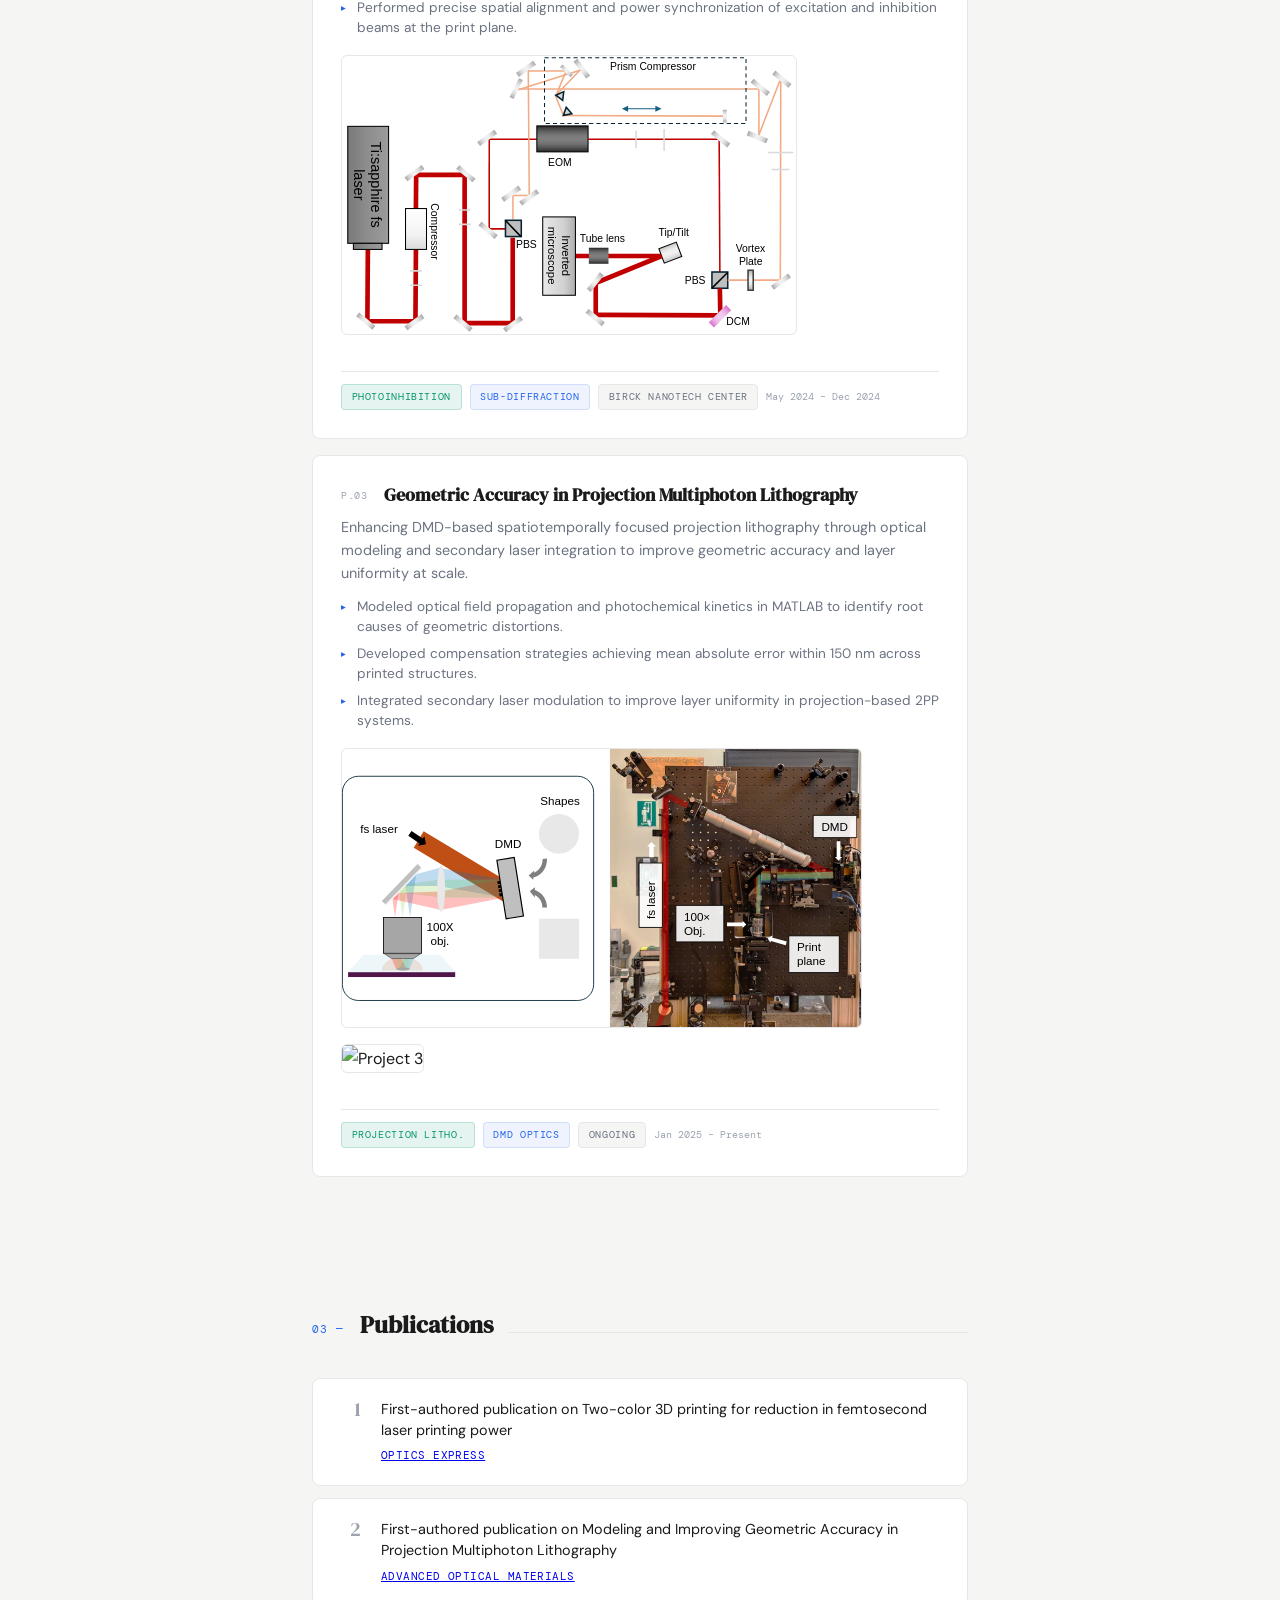
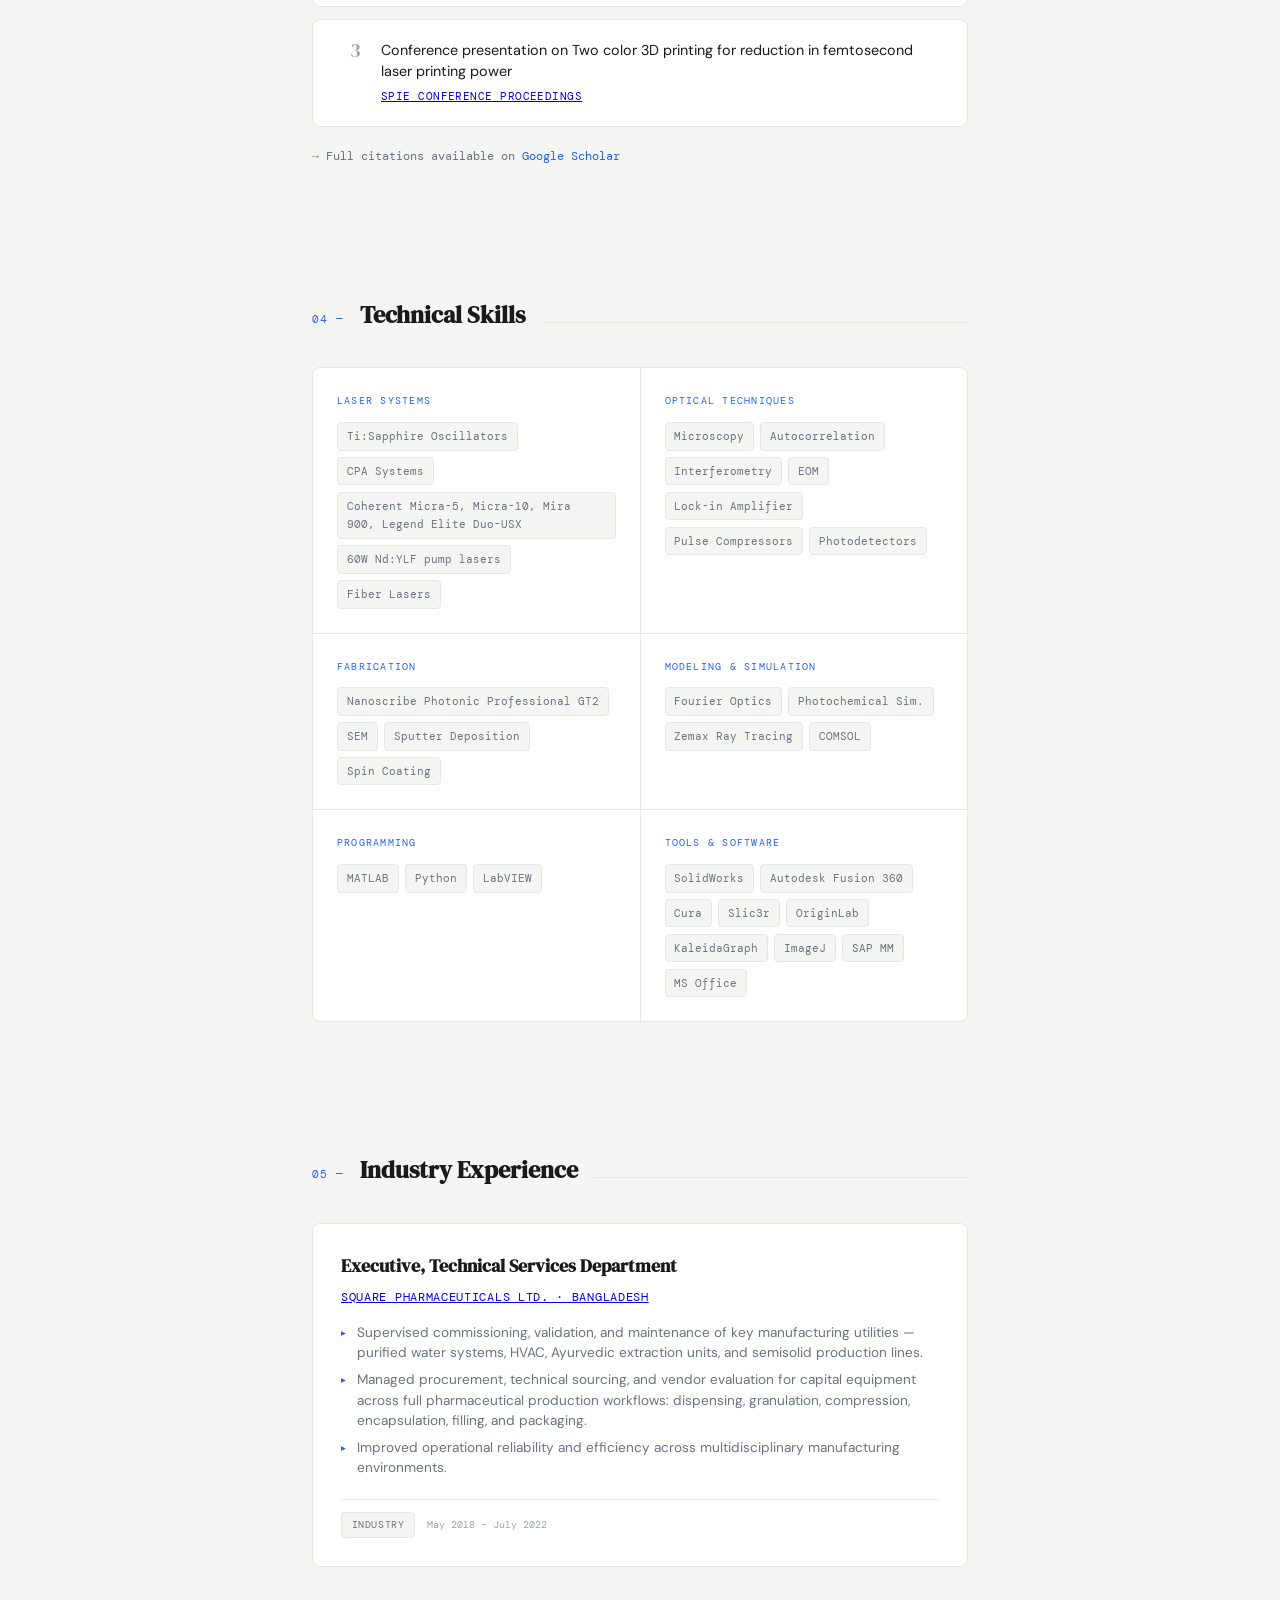
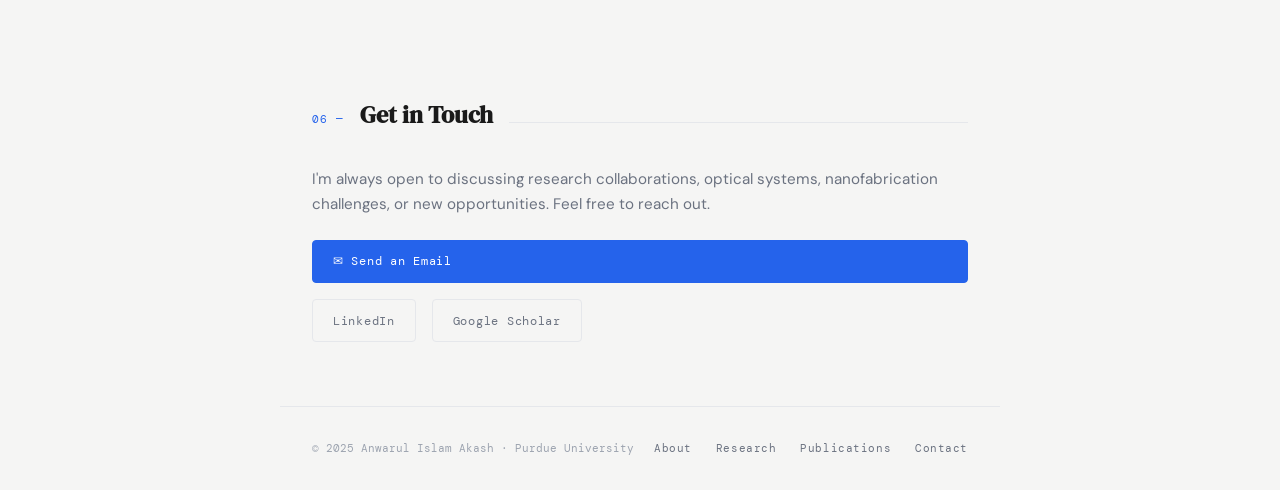
==== commit 32764eb8: "Add files via upload" ====
--- a/index.html
+++ b/index.html
@@ -98,8 +98,6 @@
         <div class="stat"><div class="stat-num">65nm</div><div class="stat-label">Feature Linewidth Achieved</div></div>
         <div class="stat"><div class="stat-num">50%</div><div class="stat-label">fs Laser Power Reduction</div></div>
         <div class="stat"><div class="stat-num">150nm</div><div class="stat-label">Projection-printing Accuracy</div></div>
-        <div class="stat"><div class="stat-num">2</div><div class="stat-label">First-Author Publications</div></div>
-        <div class="stat"><div class="stat-num">1</div><div class="stat-label">Conference Presentations</div></div>
       </div>
     </div>
   </div>
@@ -197,6 +195,9 @@
           <div class="project-gallery">
             <!-- Add project photos: <img src="assets/images/your-photo.jpg" alt="Description" class="project-image" /> -->
             <img src="assets/images/project3-1.svg" alt="Project 3" class="project-image" />
+          </div>
+          <div class="project-gallery">
+            <!-- Add project photos: <img src="assets/images/your-photo.jpg" alt="Description" class="project-image" /> -->
             <img src="assets/images/project3-2.svg" alt="Project 3" class="project-image" />
           </div>
           <div class="project-video-wrap">
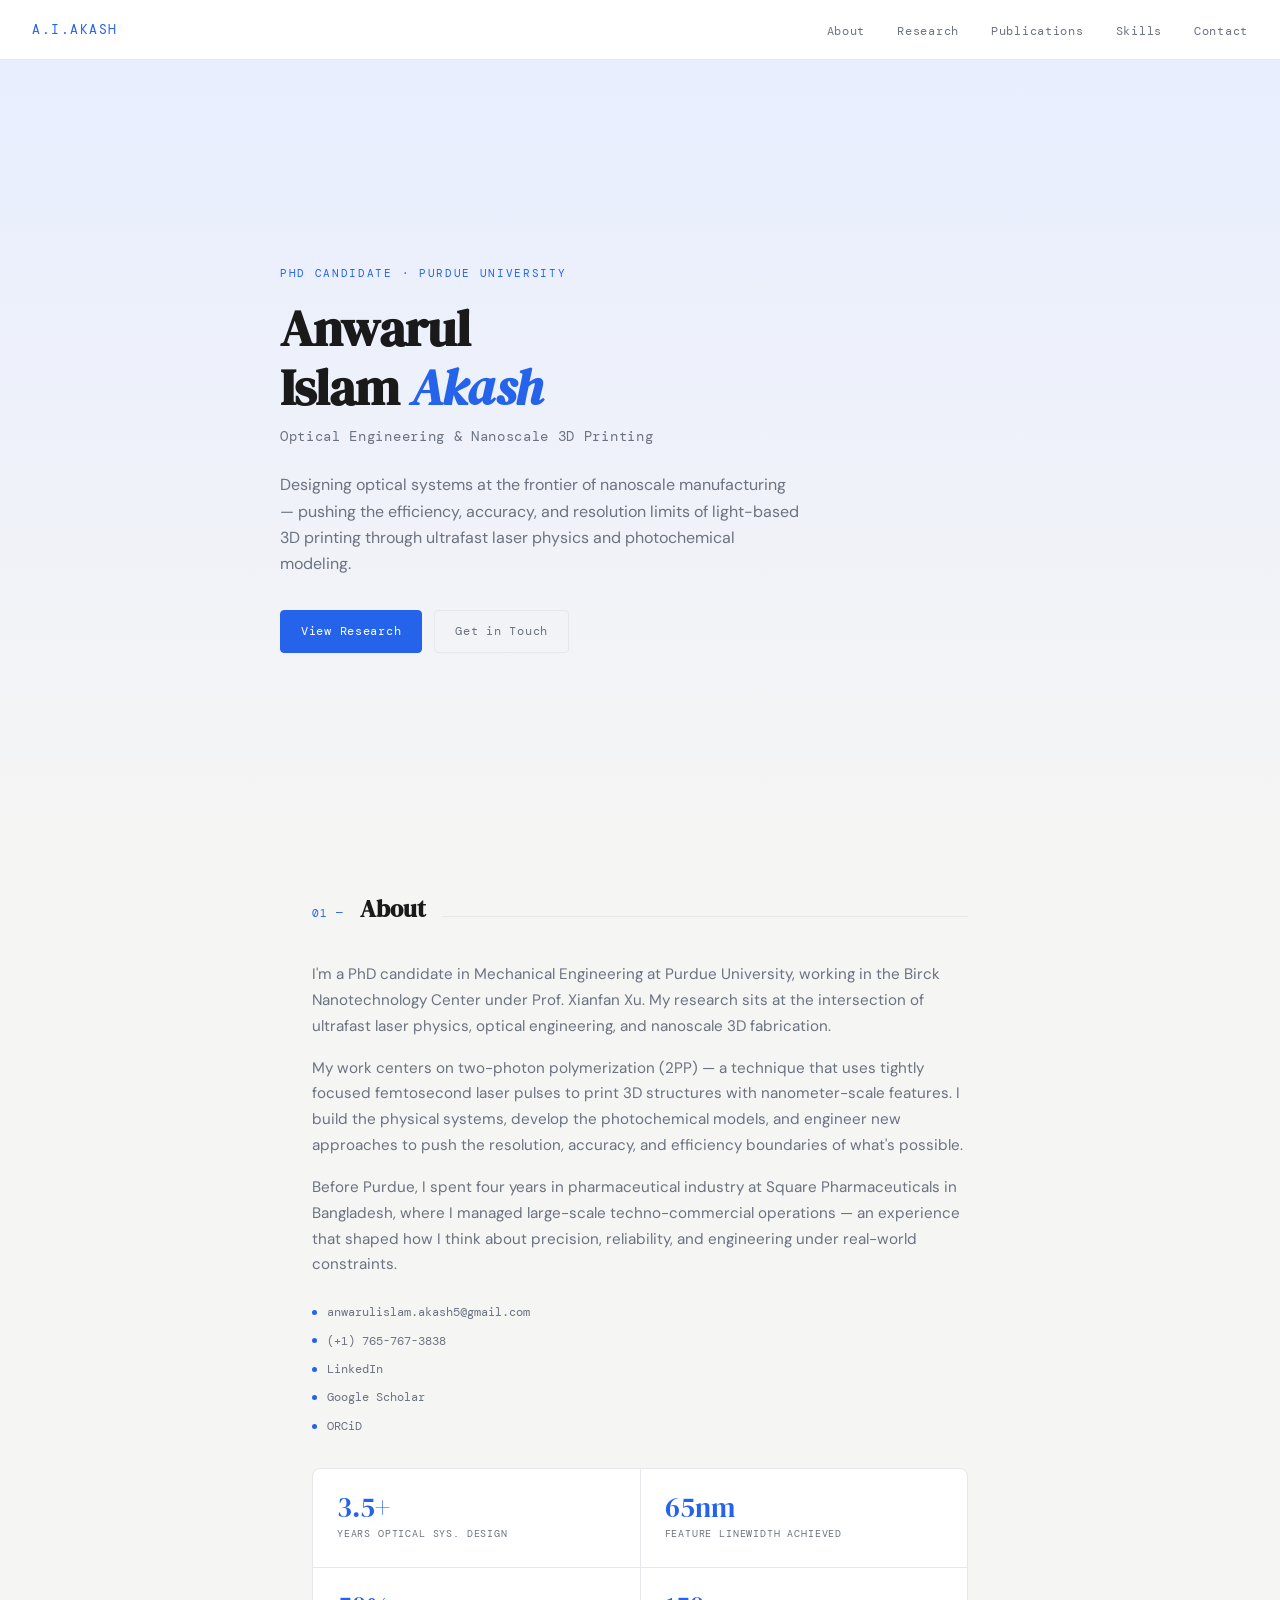
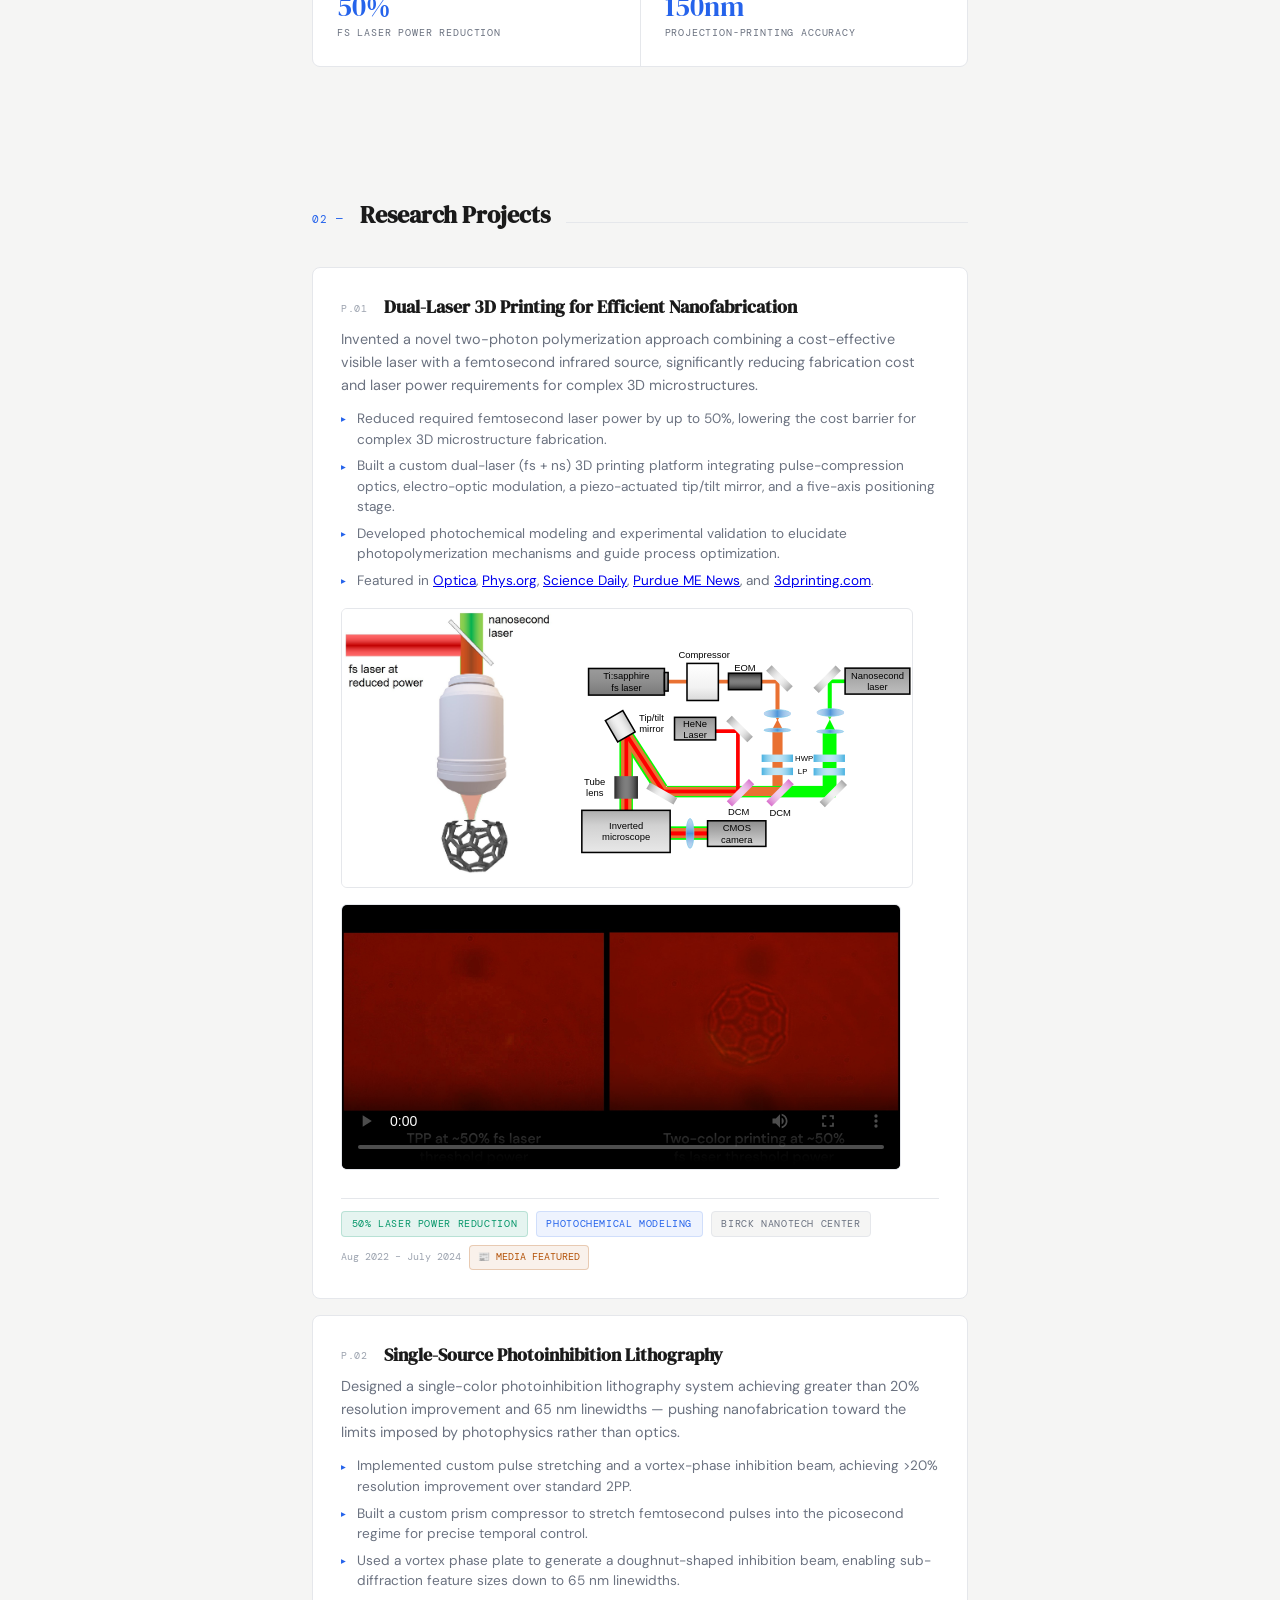
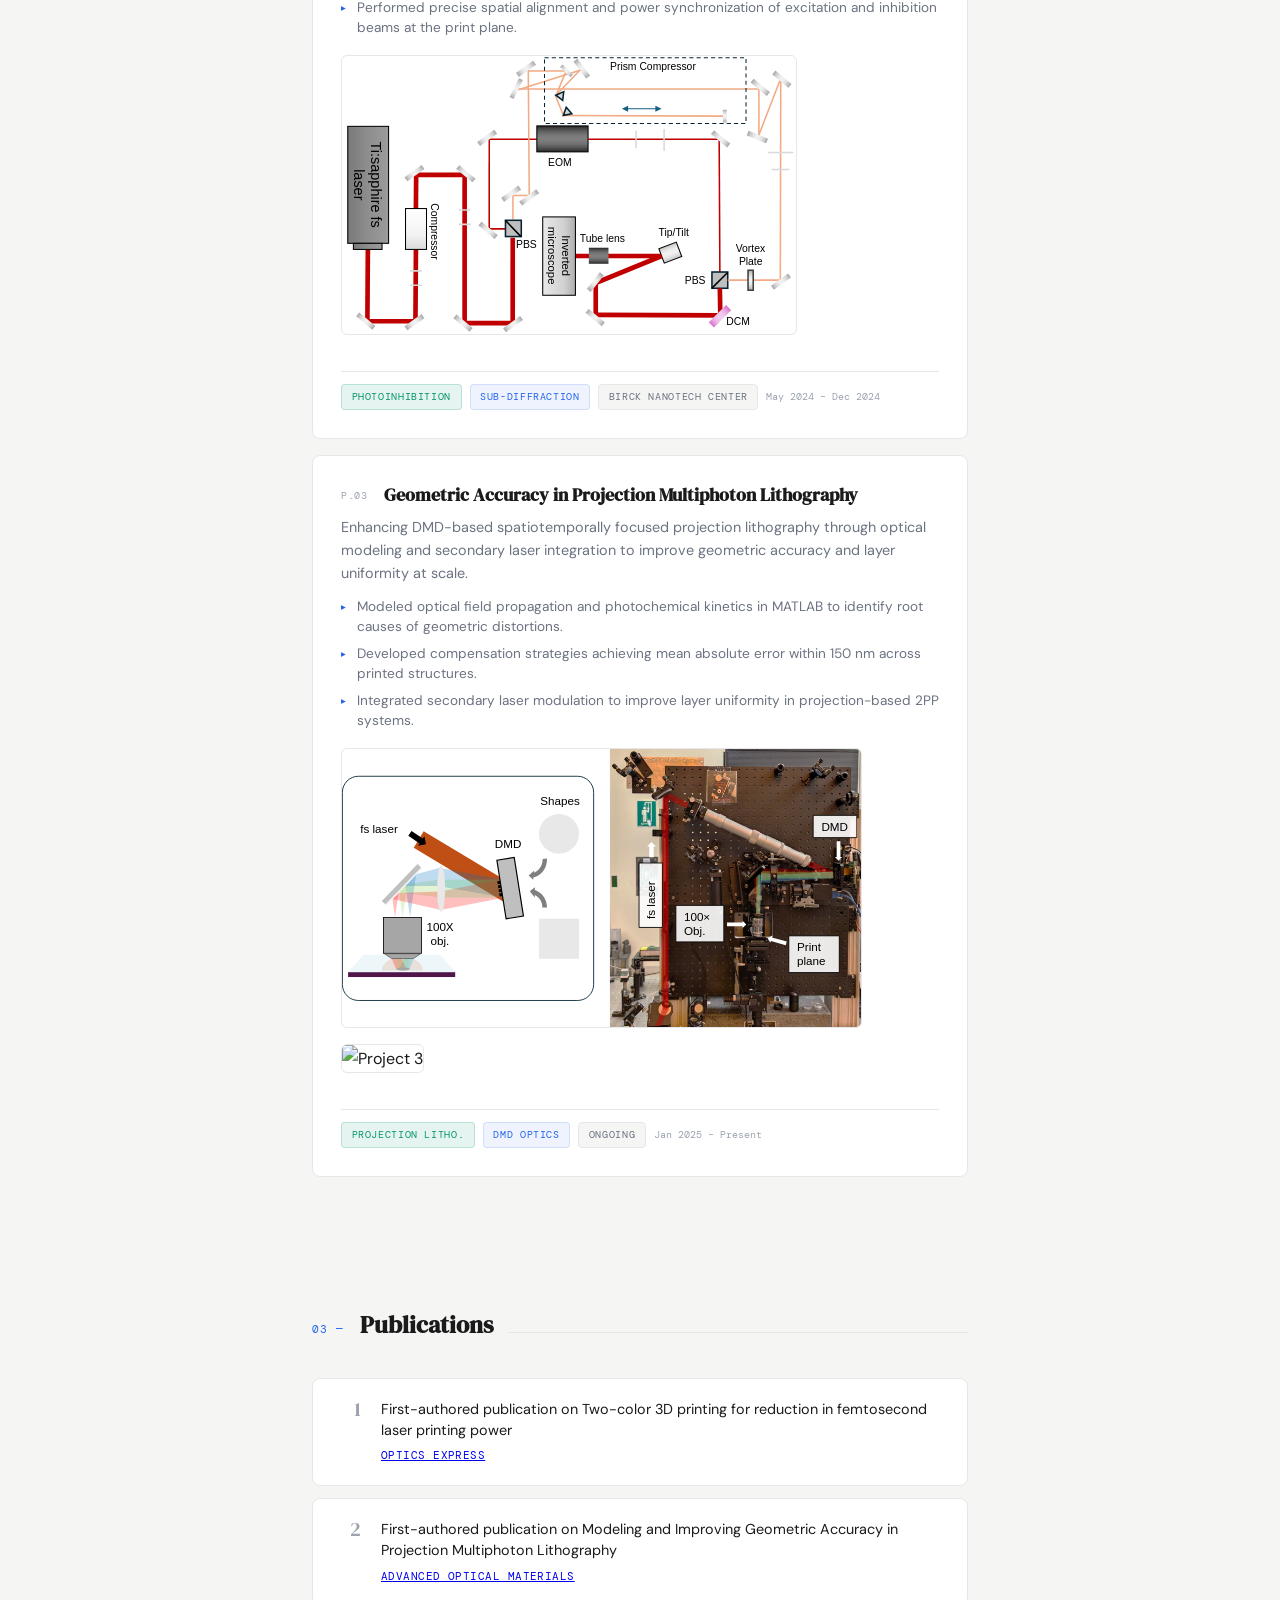
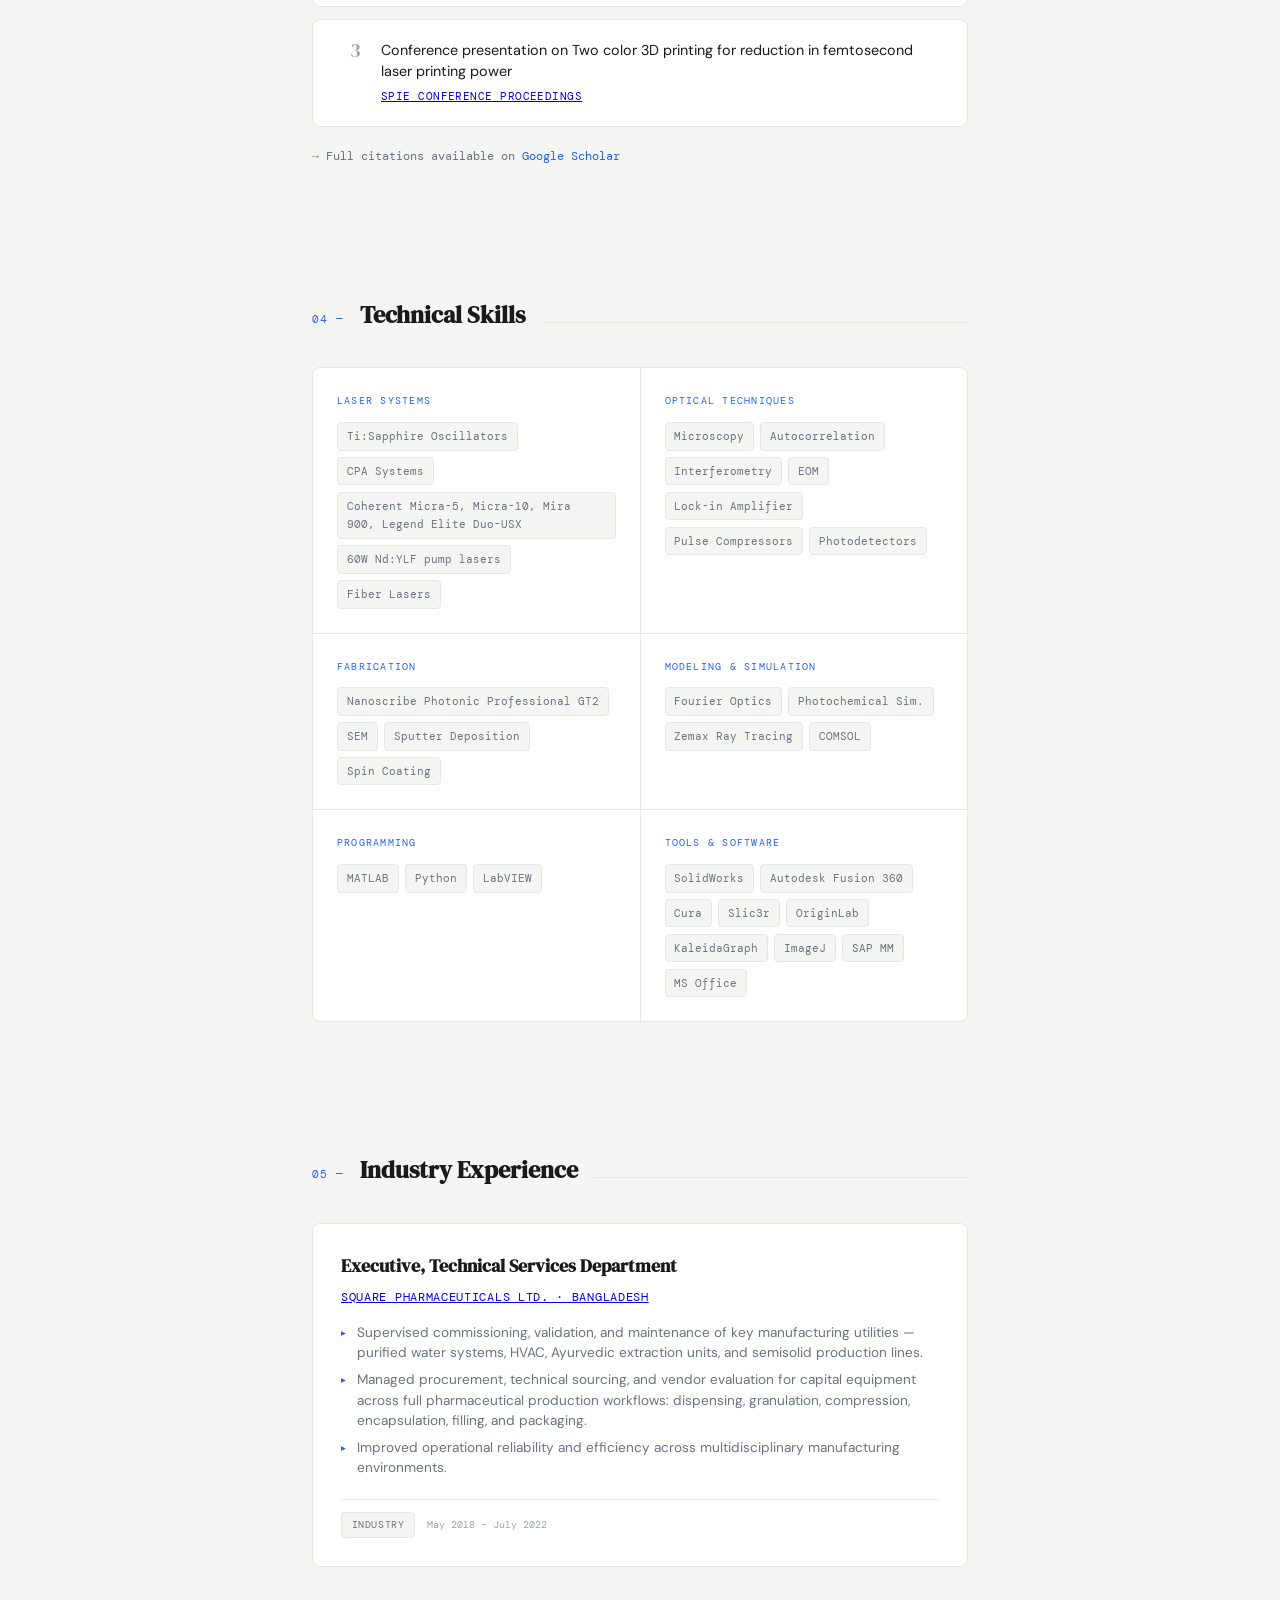
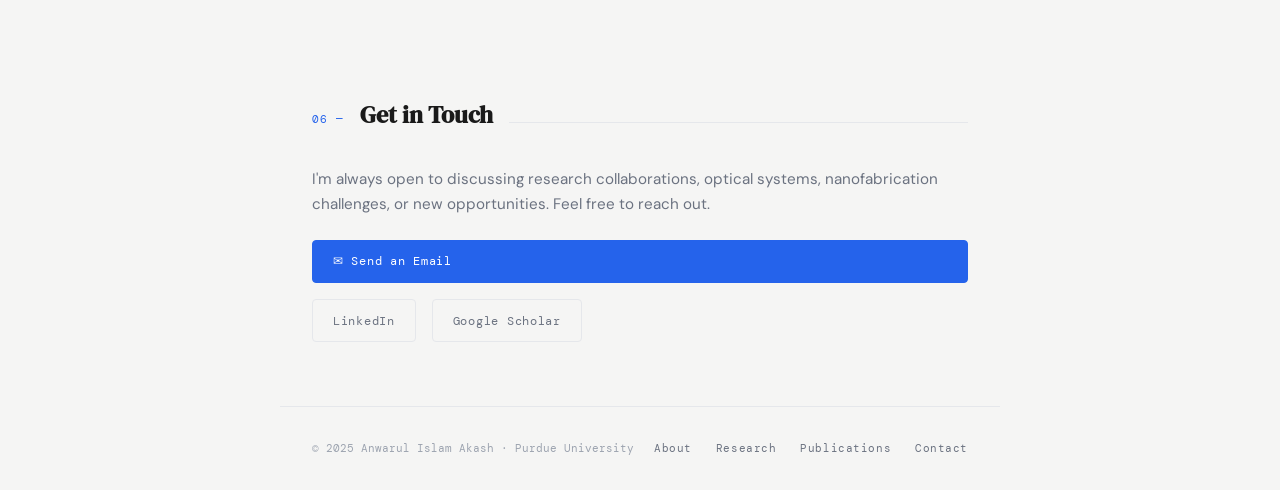
==== commit 280b46bc: "Add files via upload" ====
--- a/index.html
+++ b/index.html
@@ -3,7 +3,7 @@
 <head>
   <meta charset="UTF-8" />
   <meta name="viewport" content="width=device-width, initial-scale=1.0" />
-  <title>Anwarul Islam Akash — Nanofabrication & Ultrafast Optics</title>
+  <title>Anwarul Islam Akash — PhD Candidate @ Purdue University | Optical Engineering & Nanoscale 3D Printing</title>
   <link href="https://fonts.googleapis.com/css2?family=DM+Serif+Display:ital@0;1&family=DM+Mono:wght@300;400;500&family=DM+Sans:ital,opsz,wght@0,9..40,300;0,9..40,400;0,9..40,500;1,9..40,300&display=swap" rel="stylesheet" />
   <link rel="stylesheet" href="styles.css" />
 </head>
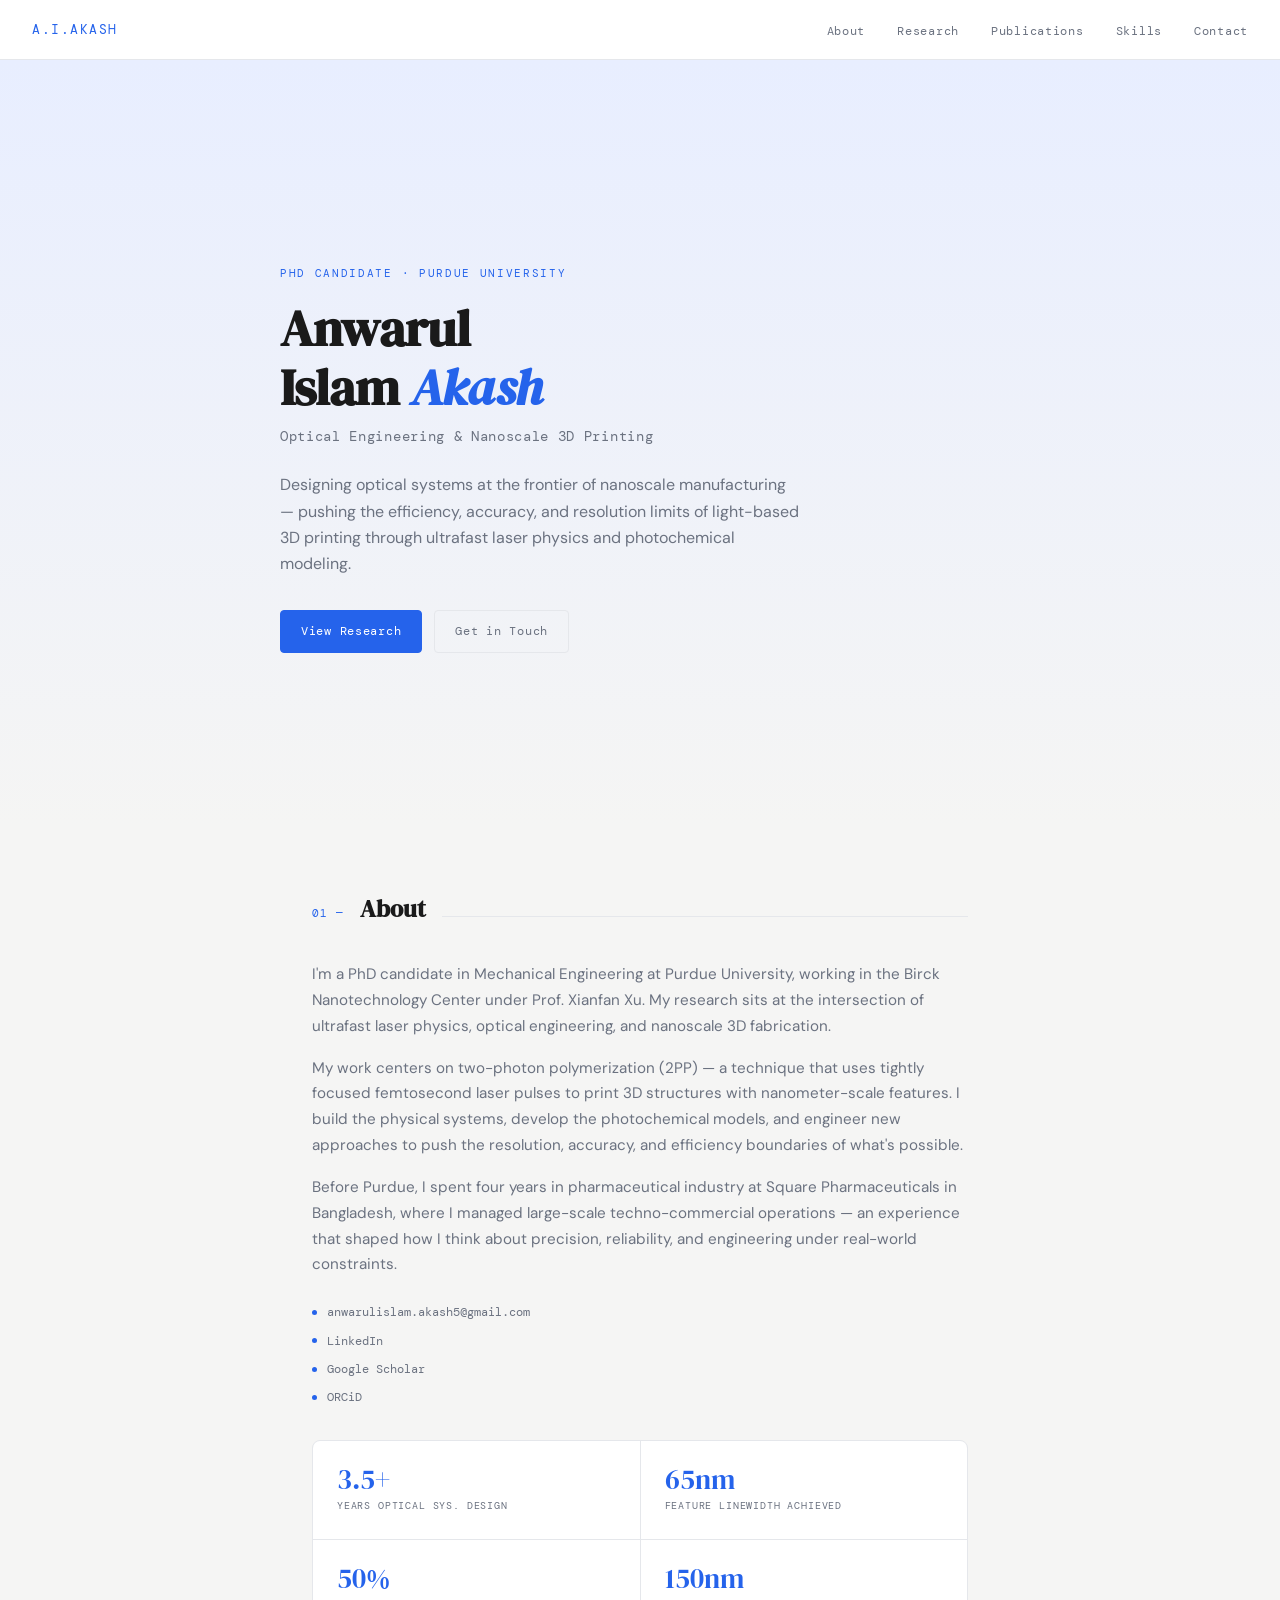
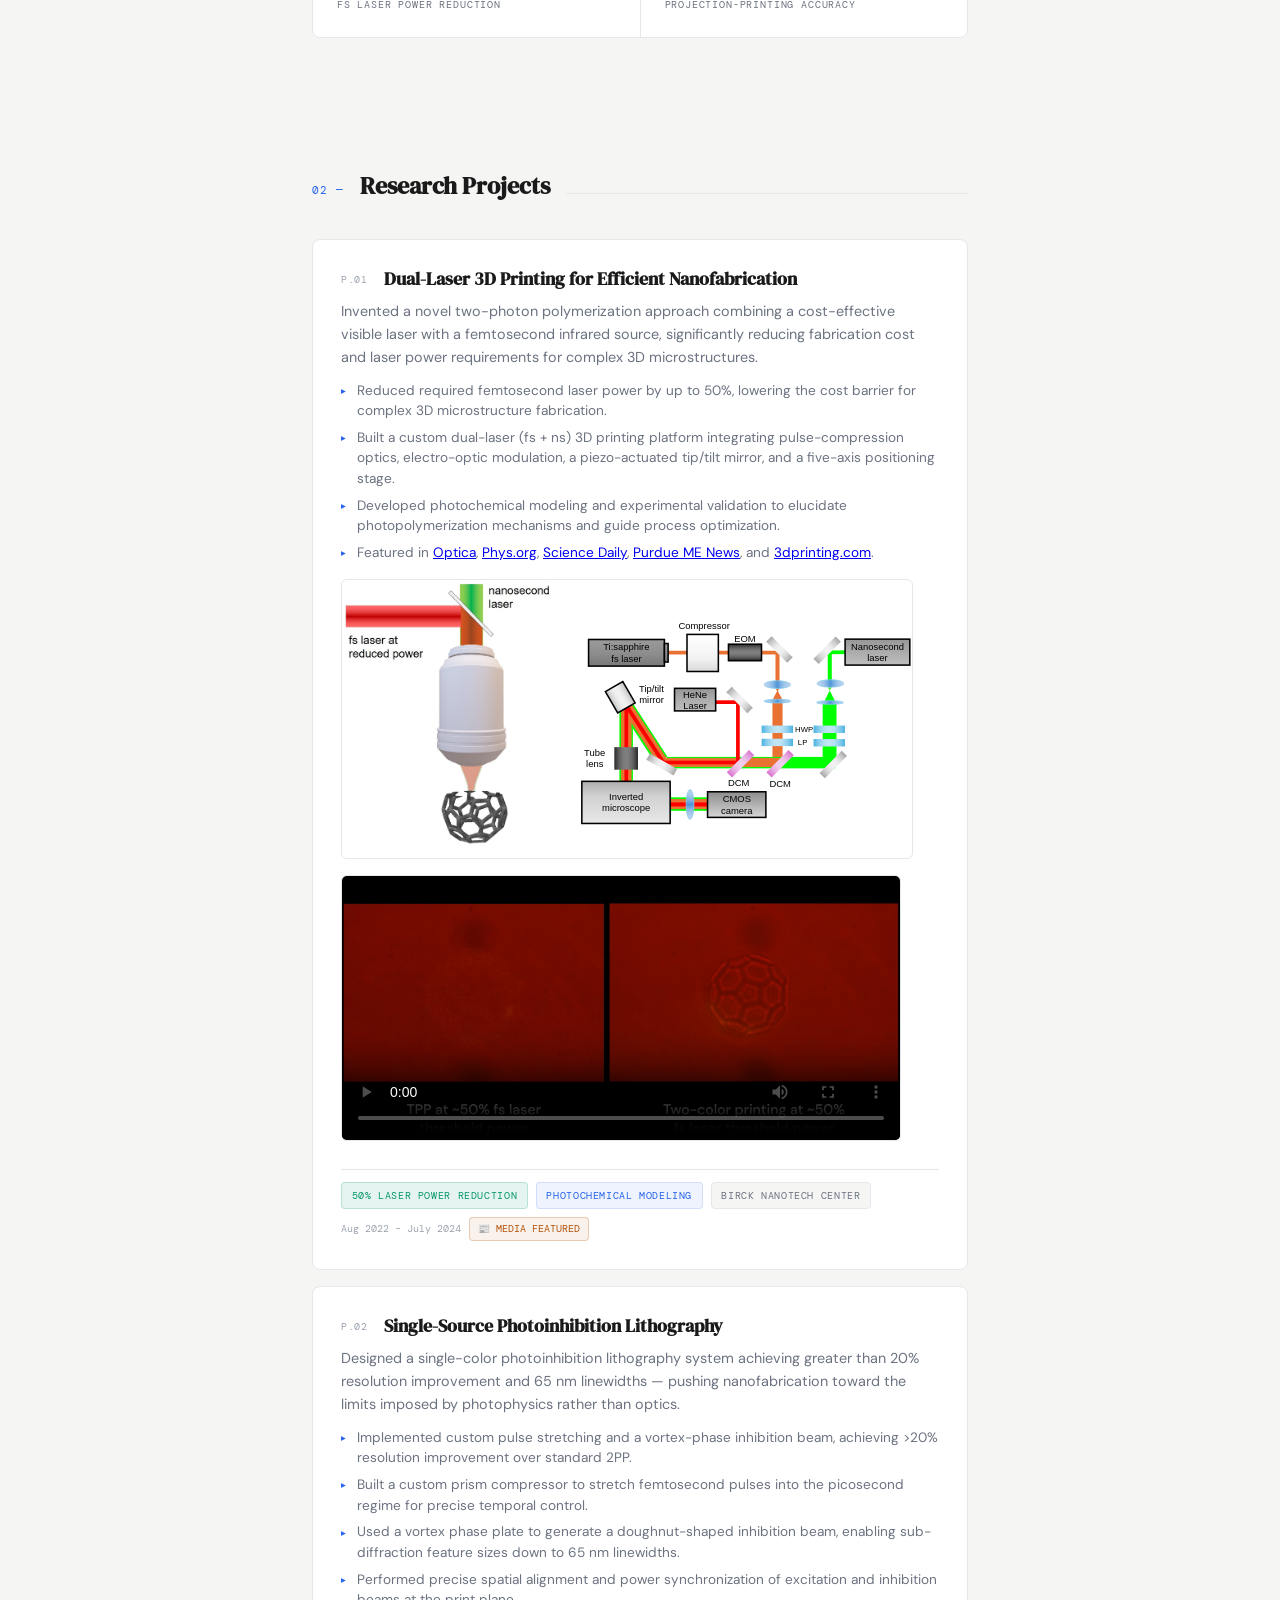
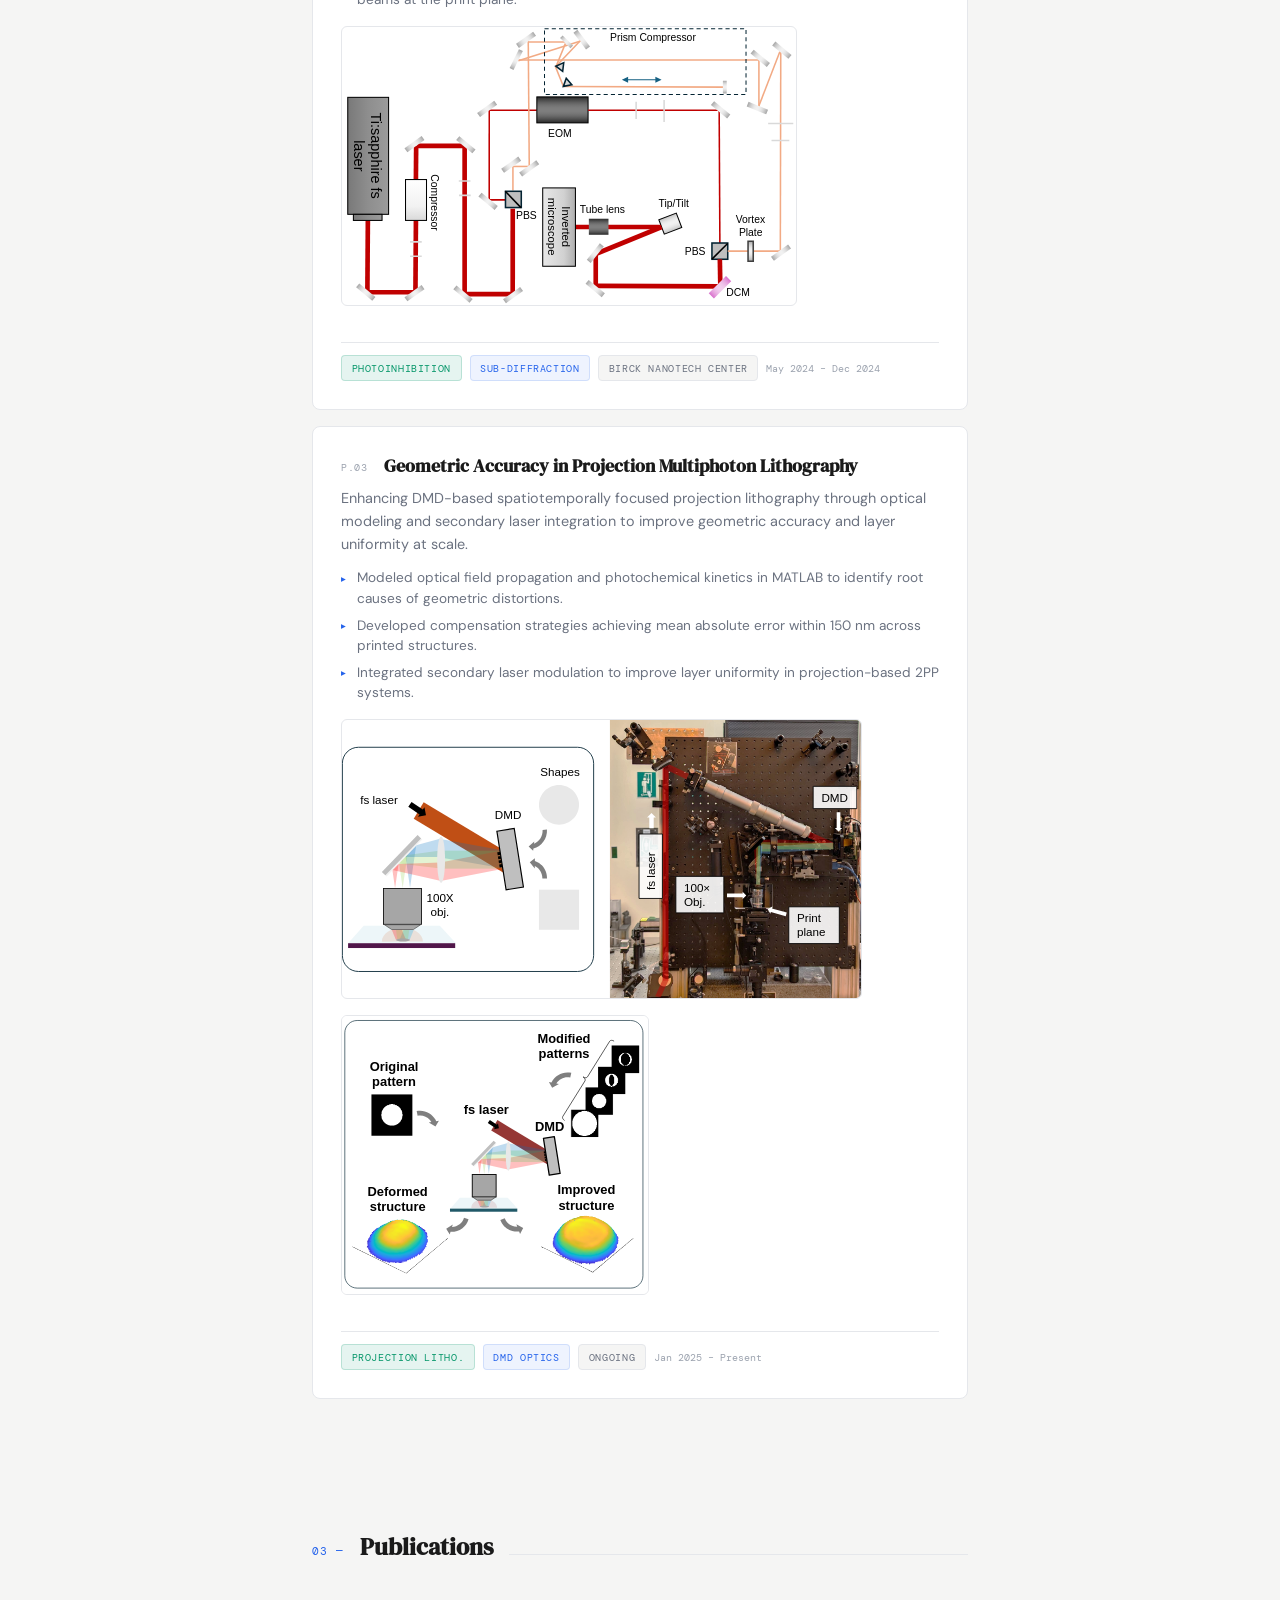
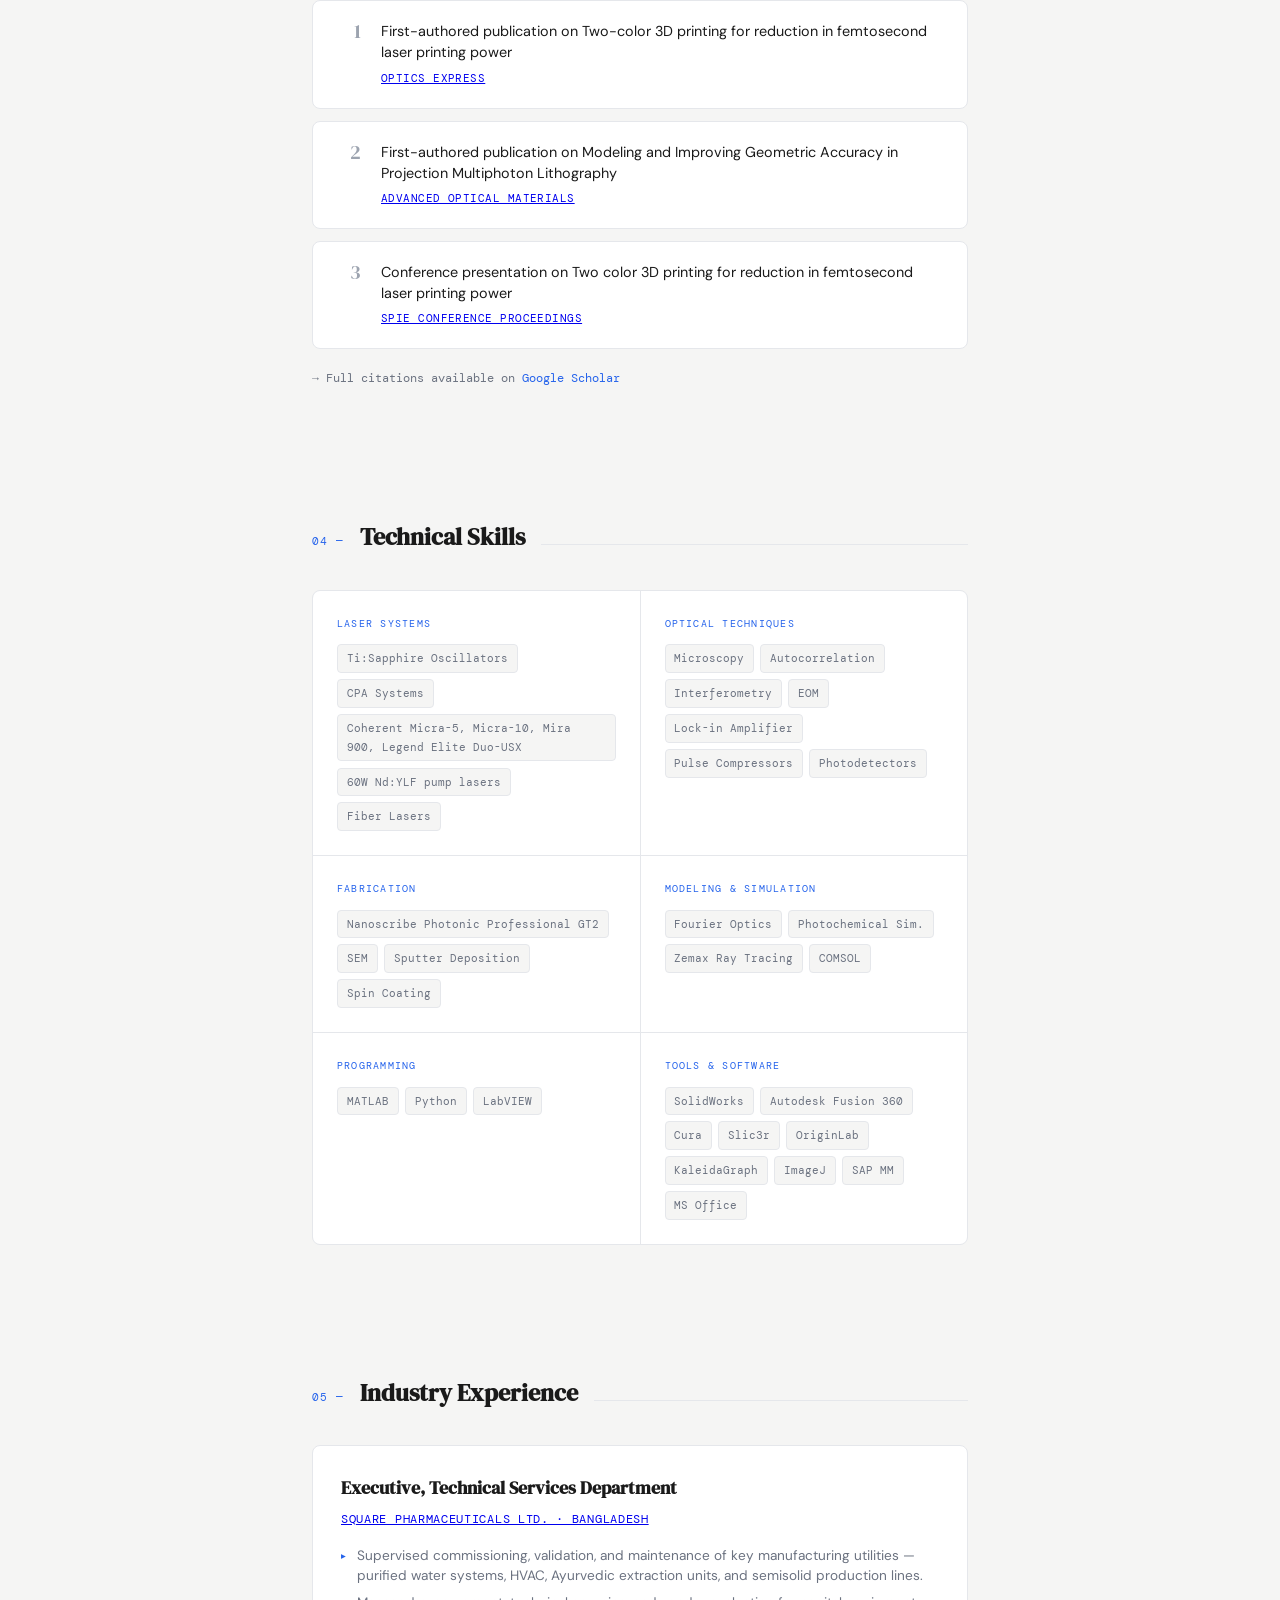
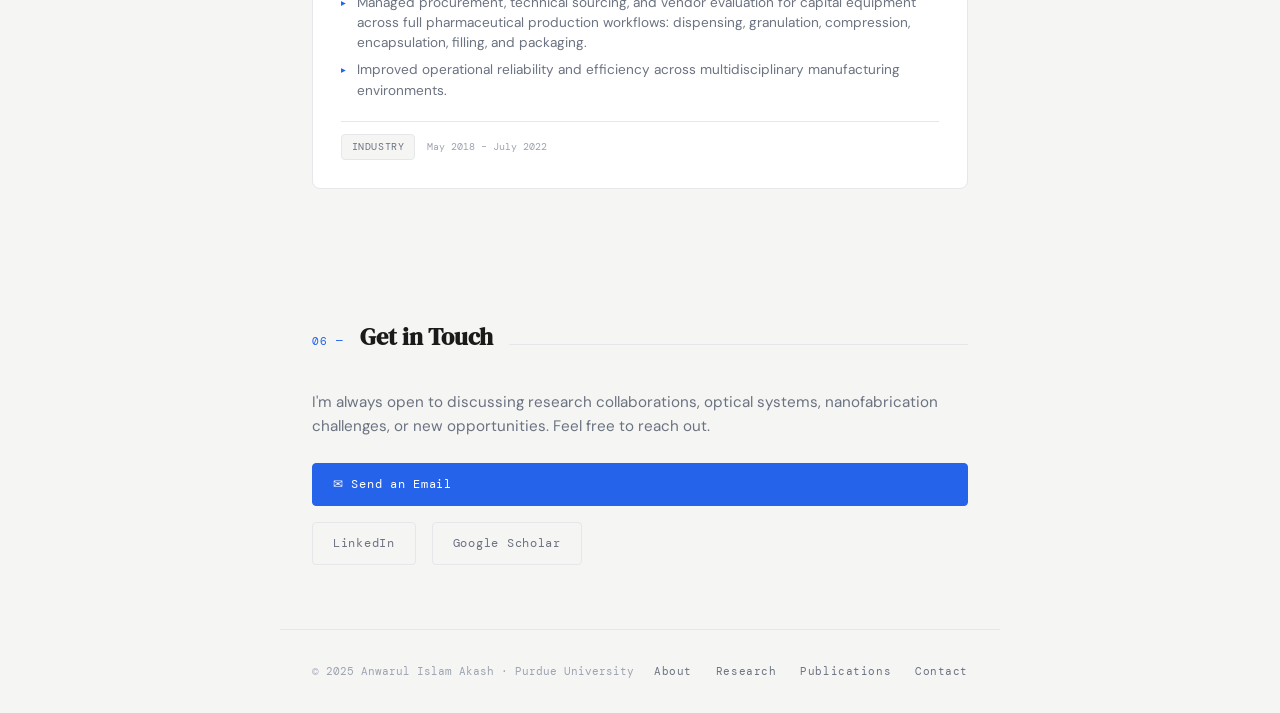
==== commit 1385e7f5: "Update index.html" ====
--- a/index.html
+++ b/index.html
@@ -86,7 +86,6 @@
       <p>Before Purdue, I spent four years in pharmaceutical industry at Square Pharmaceuticals in Bangladesh, where I managed large-scale techno-commercial operations — an experience that shaped how I think about precision, reliability, and engineering under real-world constraints.</p>
       <div class="contact-row">
         <div class="contact-item"><span class="dot"></span><a href="mailto:anwarulislam.akash5@gmail.com">anwarulislam.akash5@gmail.com</a></div>
-        <div class="contact-item"><span class="dot"></span><span>(+1) 765-767-3838</span></div>
         <div class="contact-item"><span class="dot"></span><a href="https://www.linkedin.com/in/anwarulislamakash/" target="_blank" rel="noopener noreferrer">LinkedIn</a></div>
         <div class="contact-item"><span class="dot"></span><a href="https://scholar.google.com/citations?user=i2N_IFYAAAAJ&hl=en&authuser=4" target="_blank" rel="noopener noreferrer">Google Scholar</a></div>
         <div class="contact-item"><span class="dot"></span><a href="https://orcid.org/0009-0009-9593-0553" target="_blank" rel="noopener noreferrer">ORCiD</a></div>
@@ -378,3 +377,4 @@
 <script src="script.js"></script>
 </body>
 </html>
+
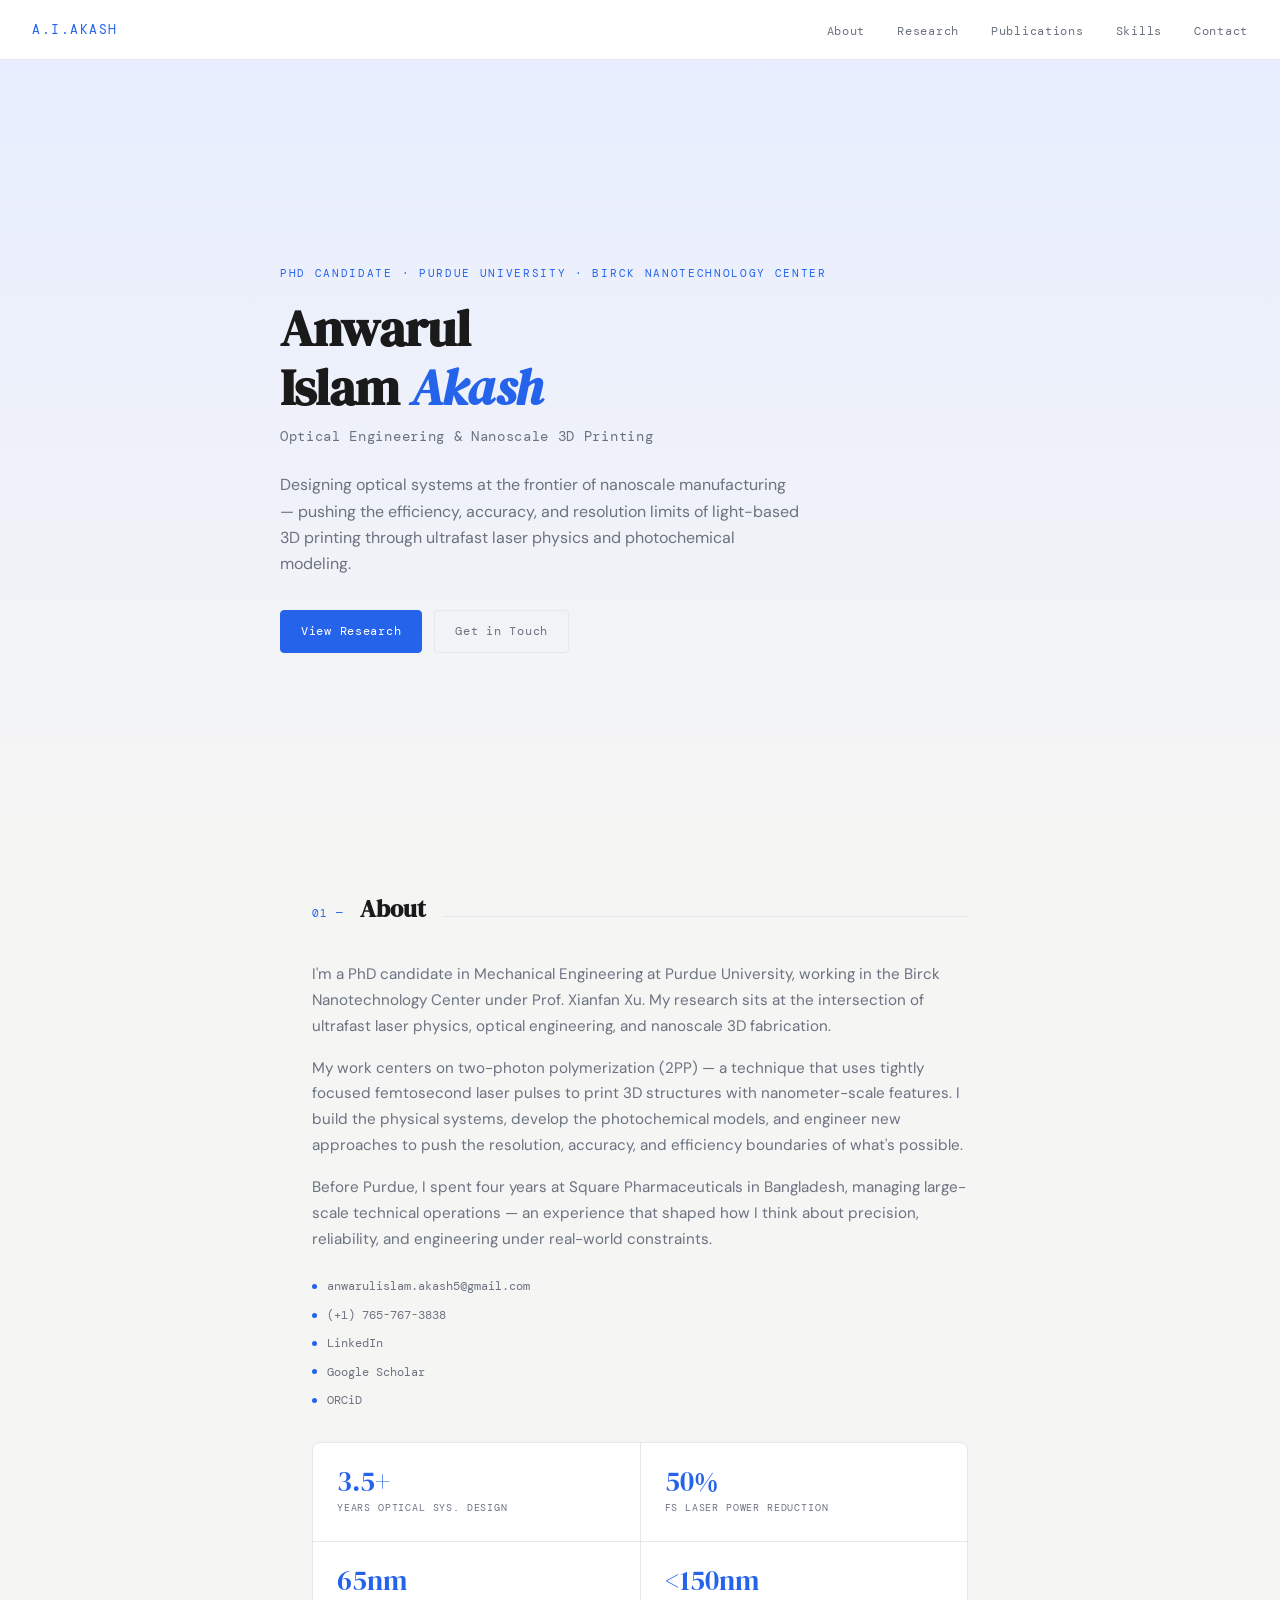
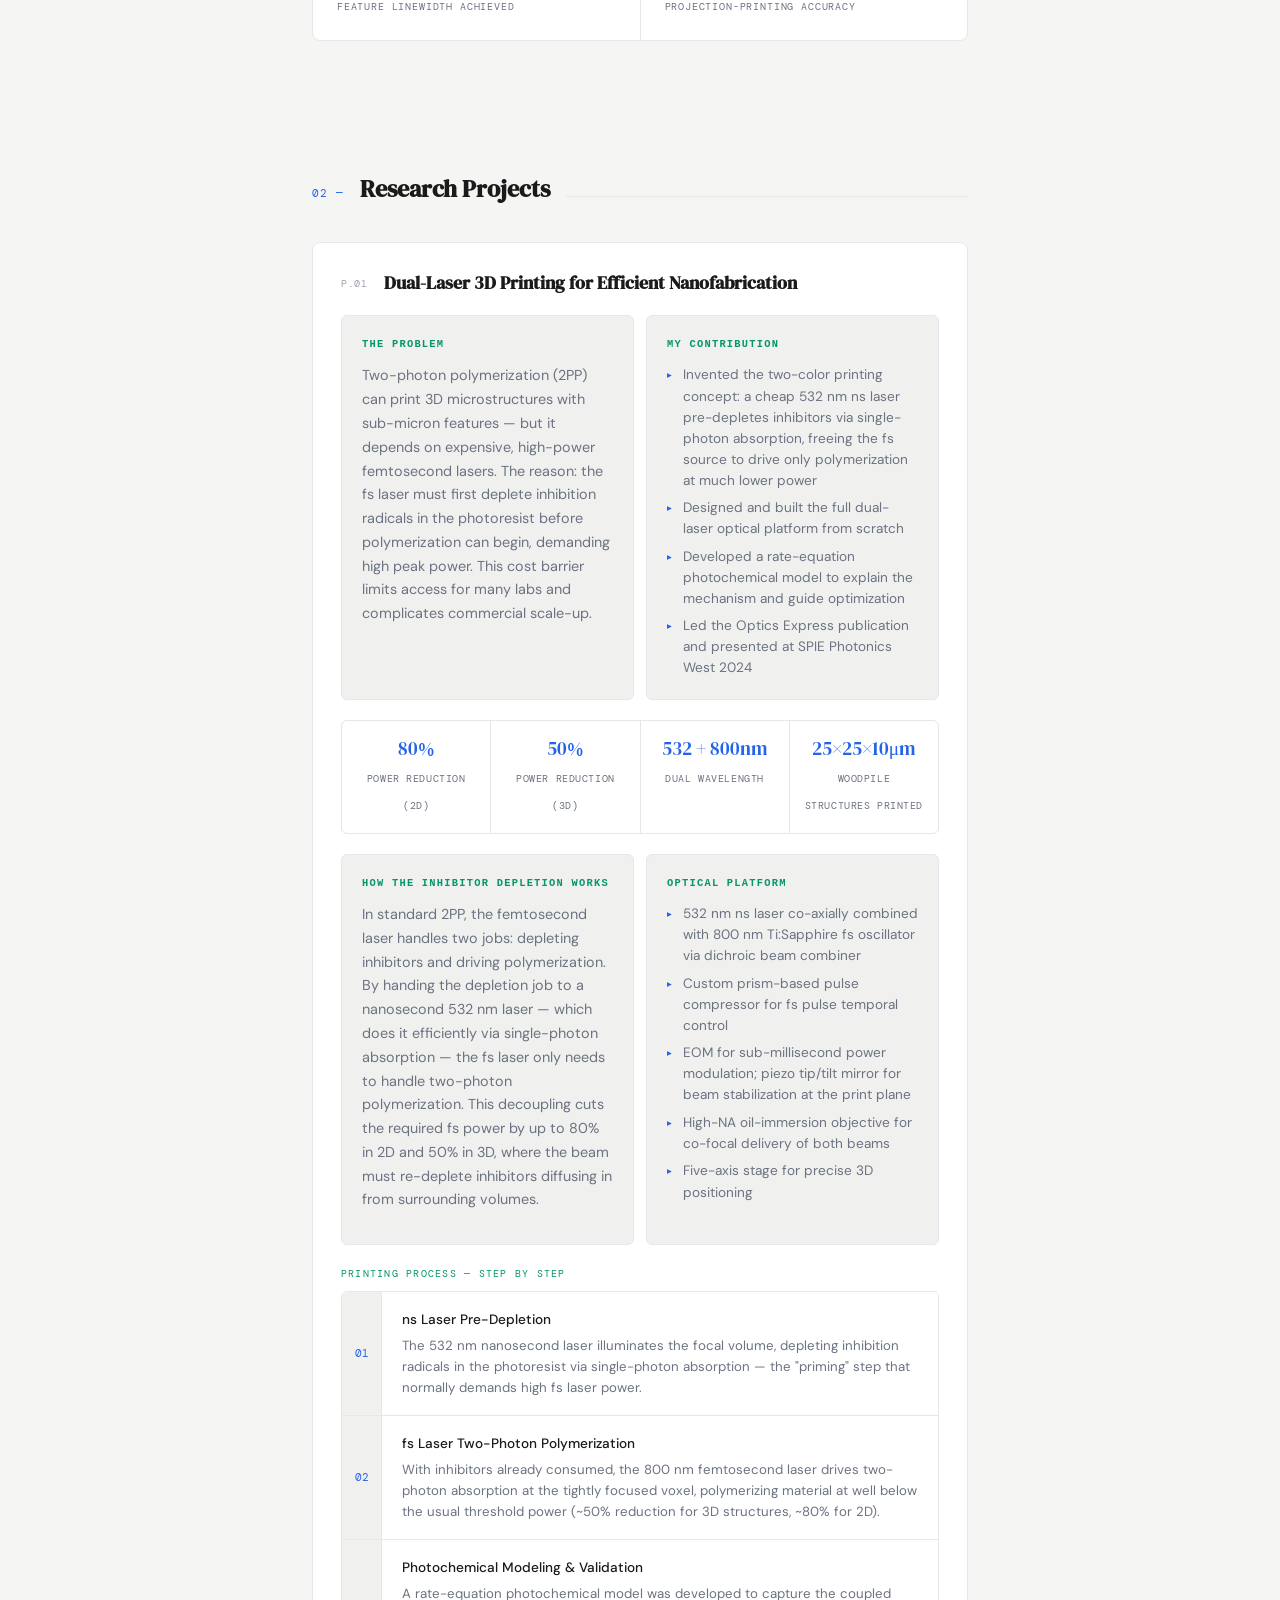
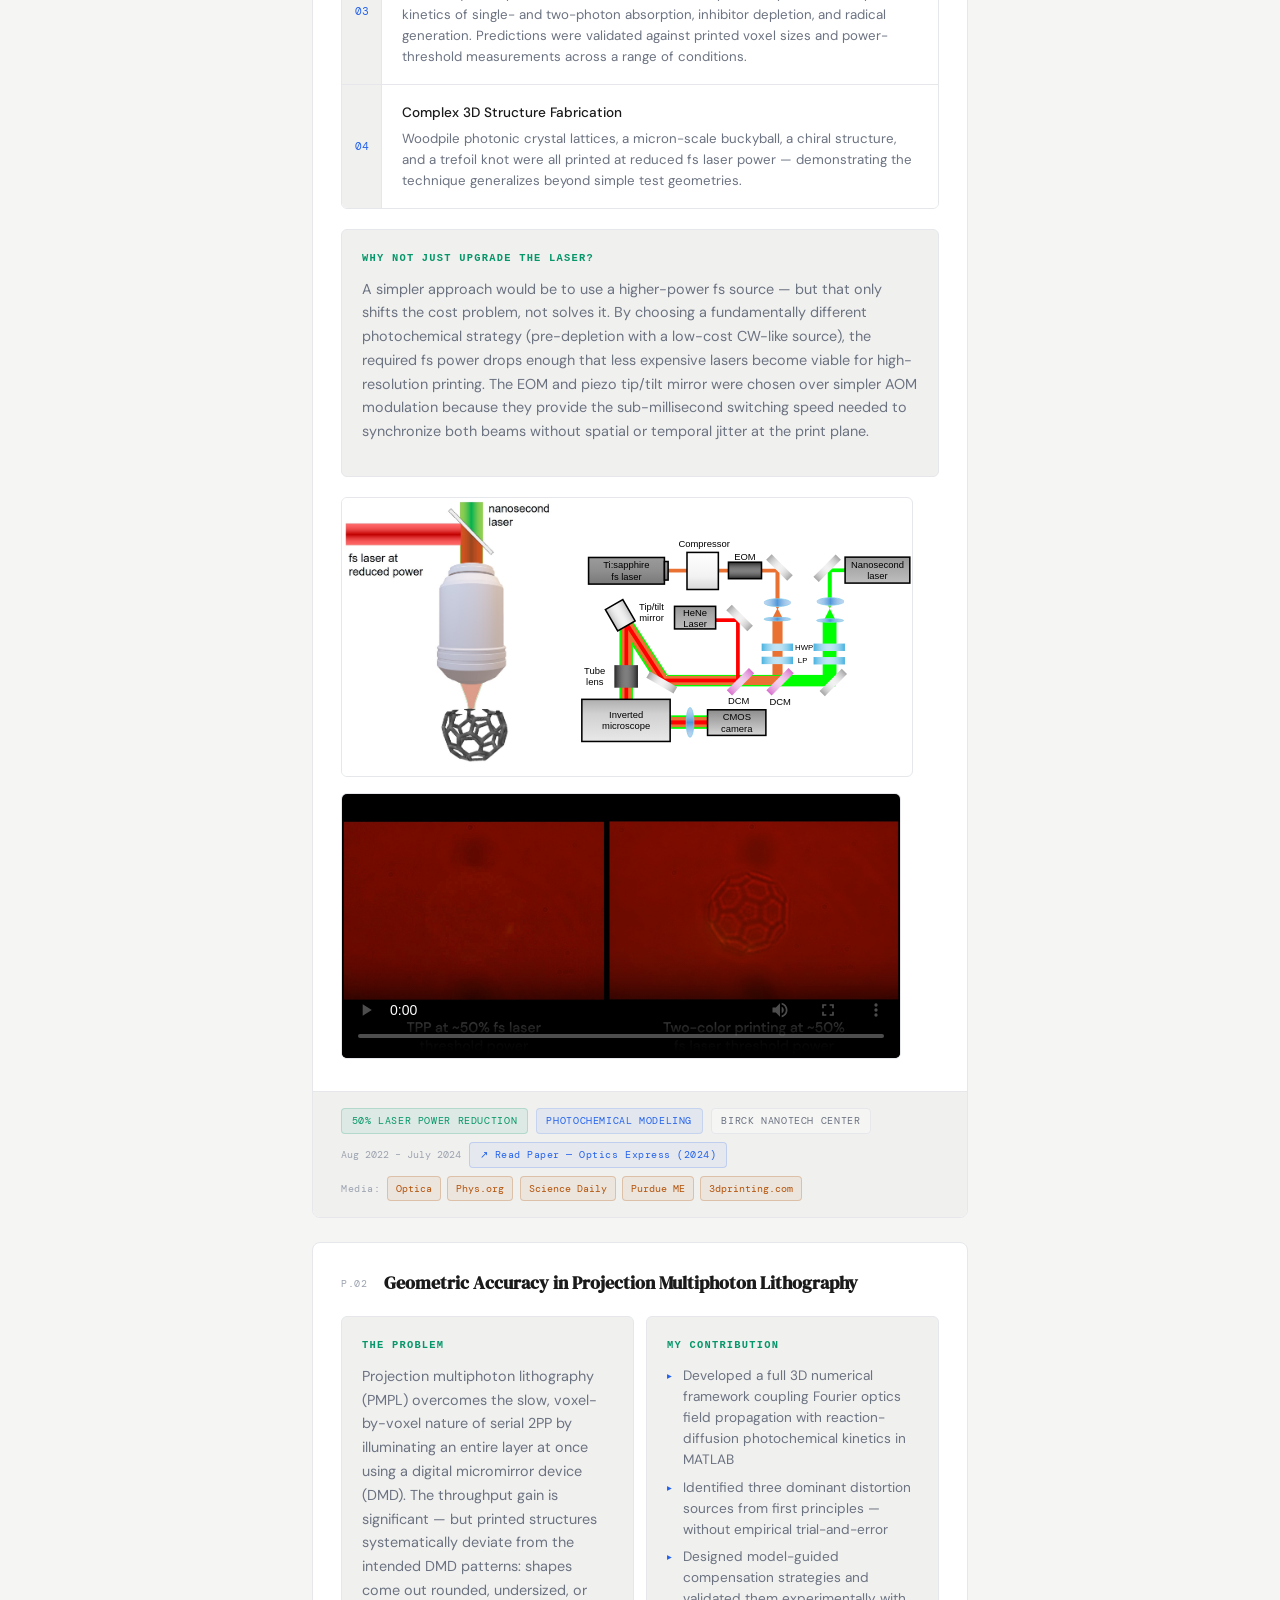
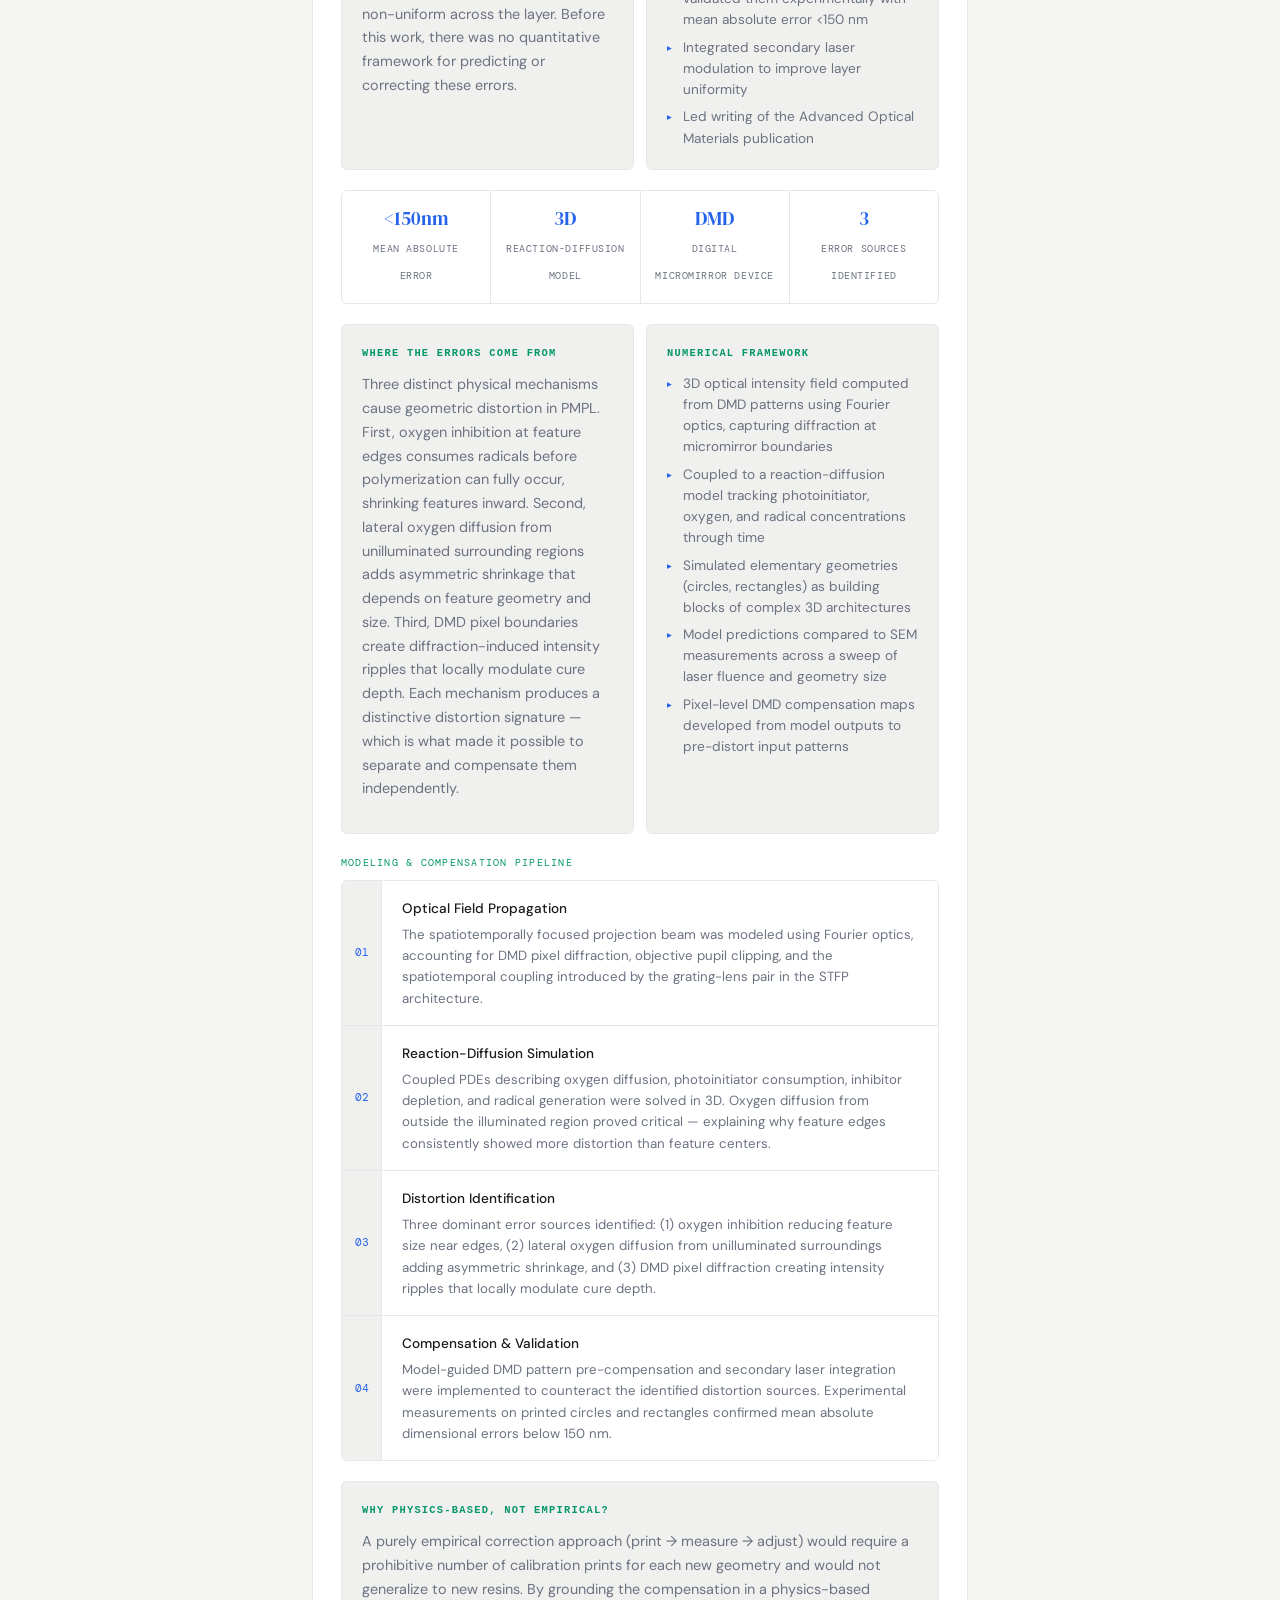
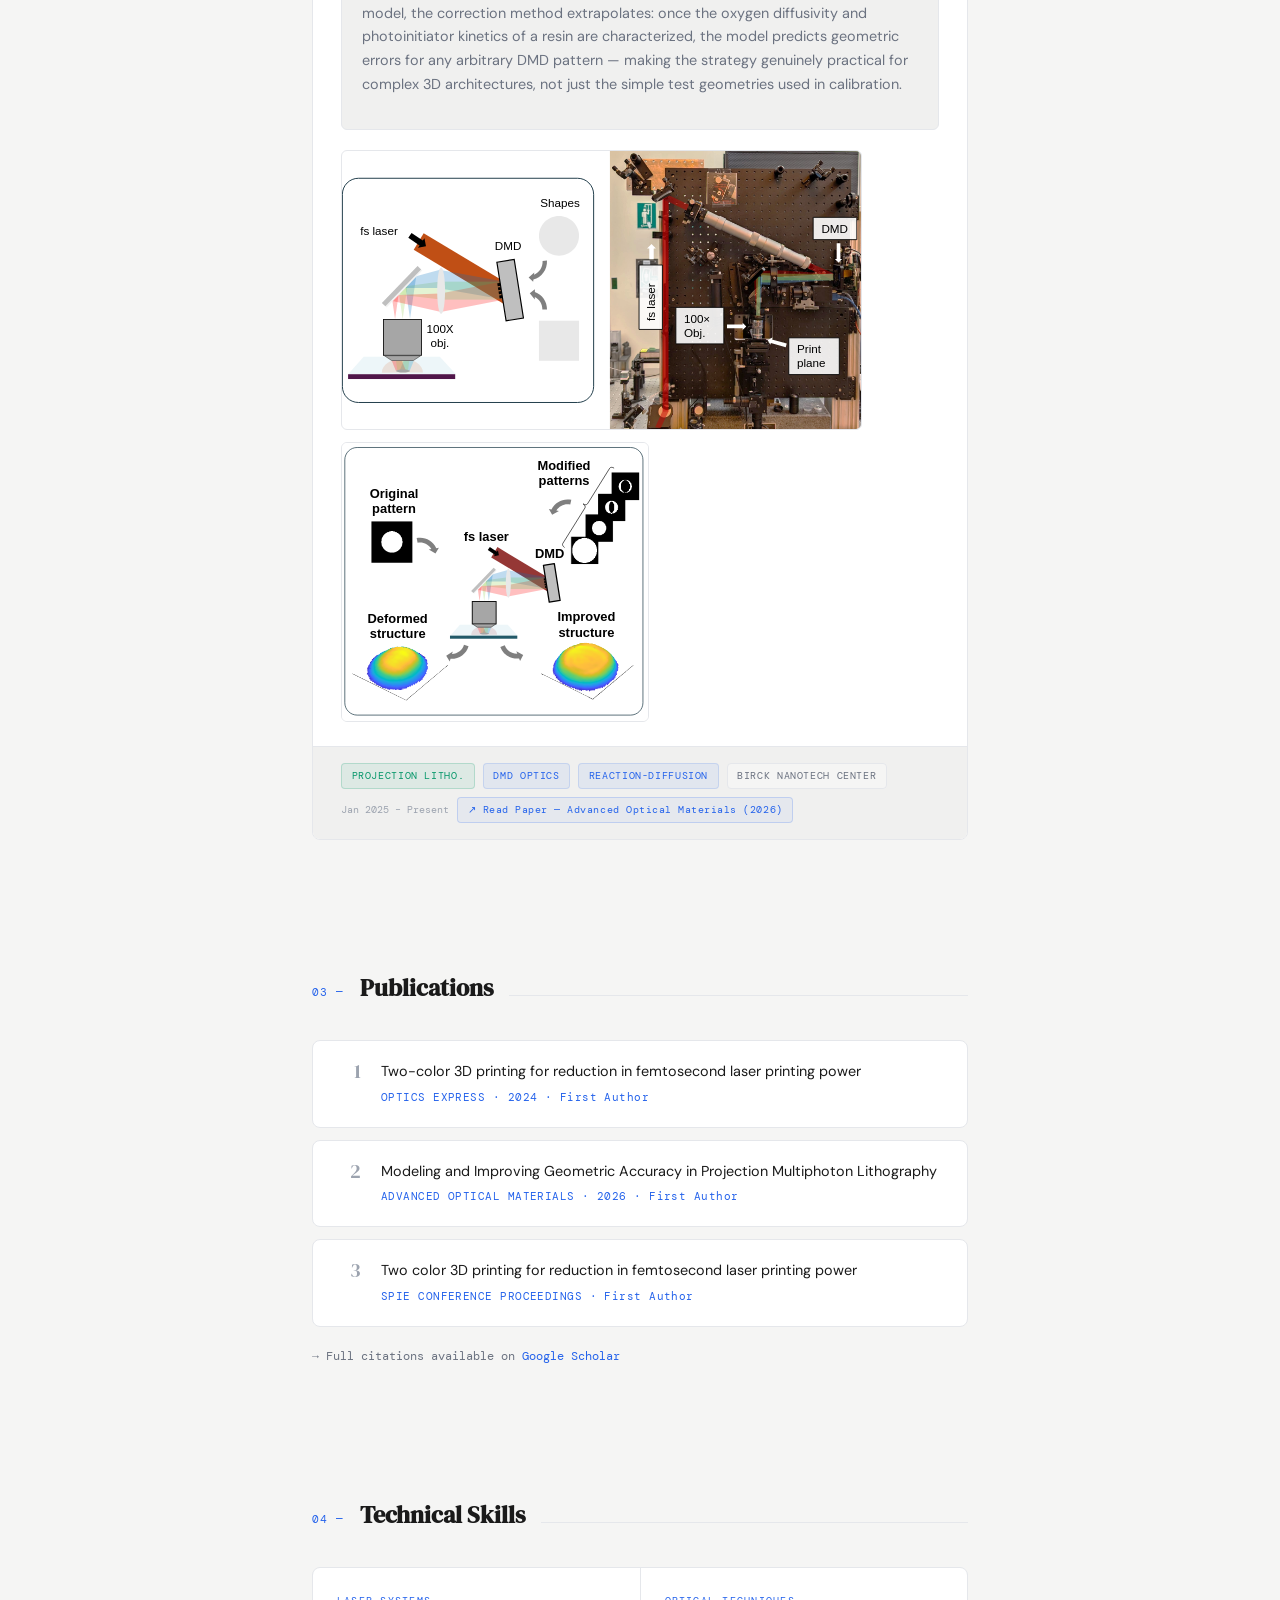
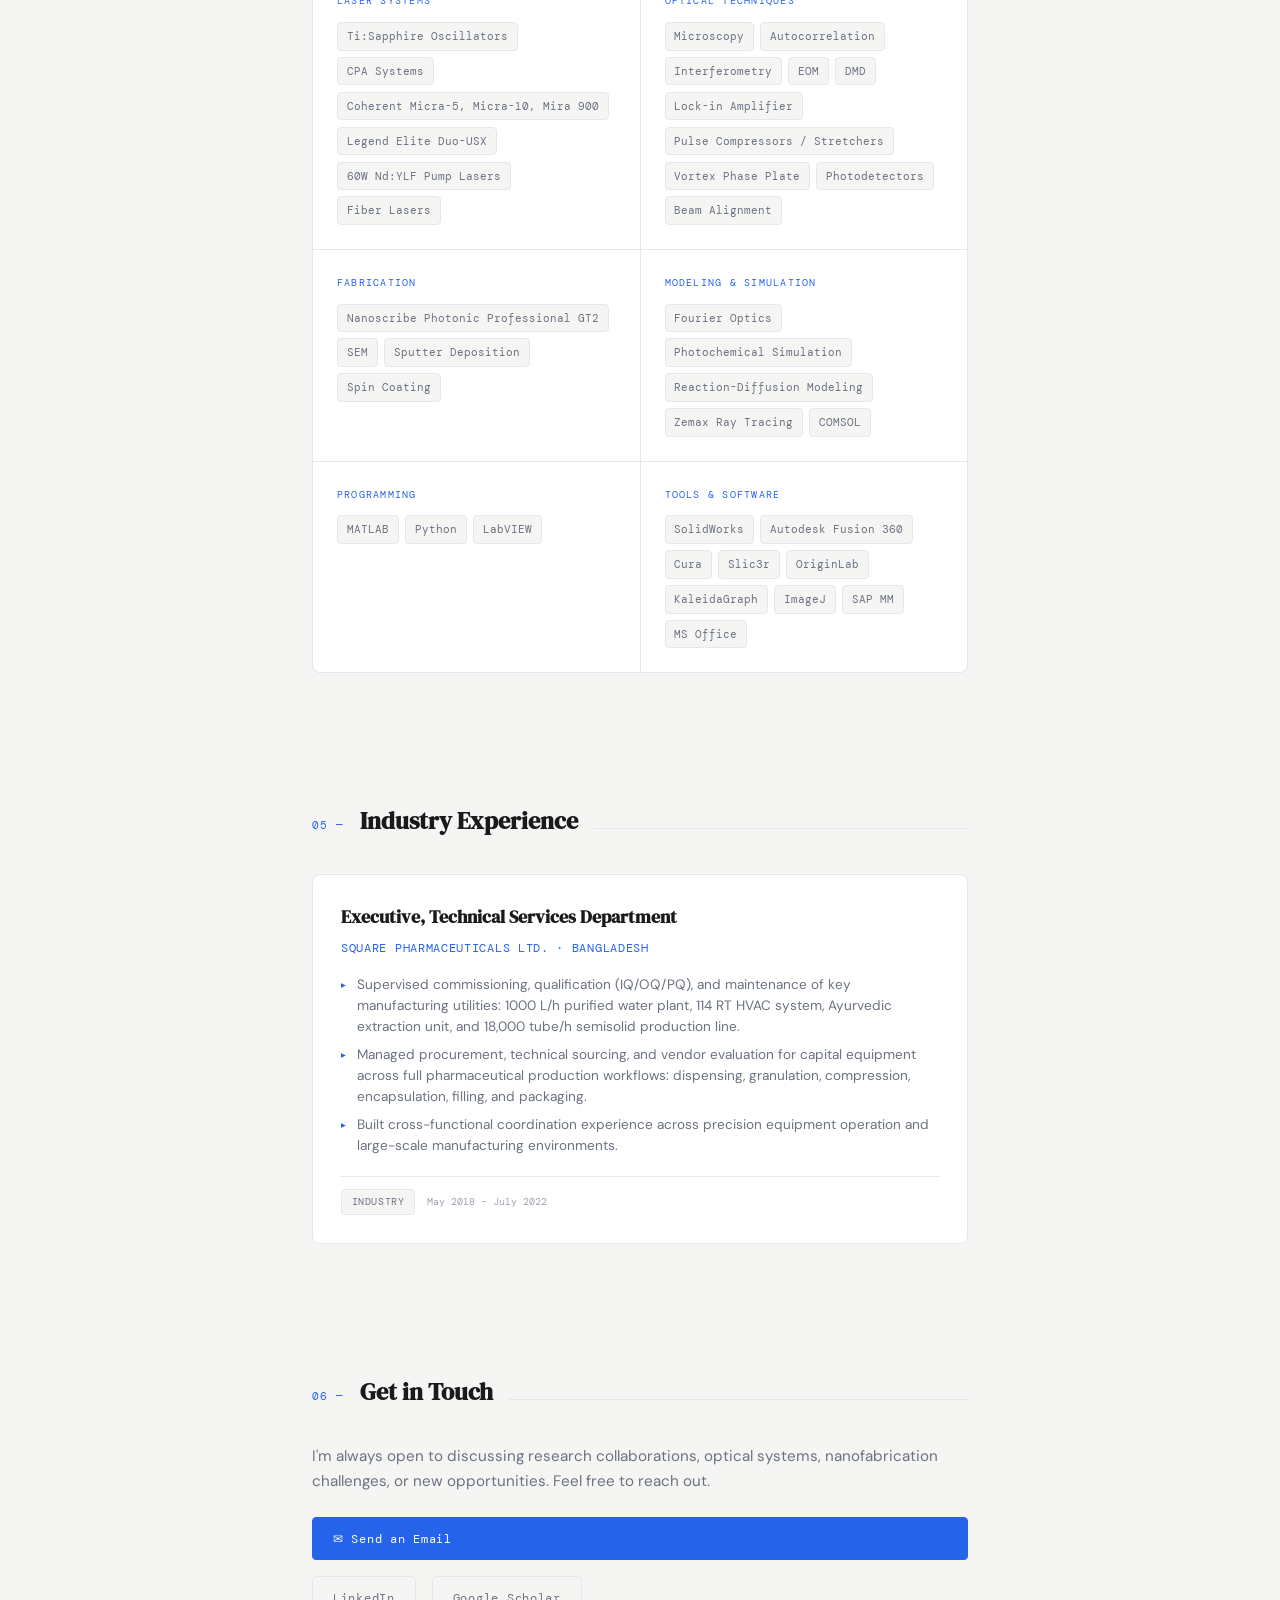
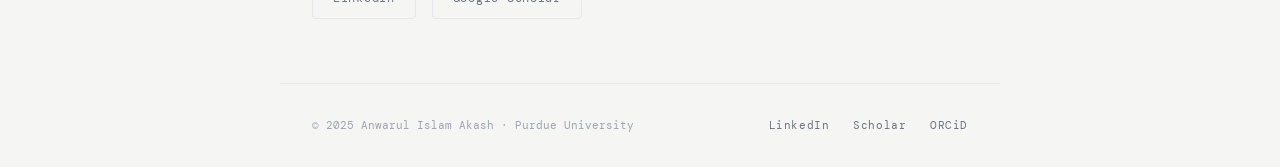
==== commit 8468941b: "Add files via upload" ====
--- a/index.html
+++ b/index.html
@@ -1,380 +1,498 @@
-<!DOCTYPE html>
-<html lang="en">
-<head>
-  <meta charset="UTF-8" />
-  <meta name="viewport" content="width=device-width, initial-scale=1.0" />
-  <title>Anwarul Islam Akash — PhD Candidate @ Purdue University | Optical Engineering & Nanoscale 3D Printing</title>
-  <link href="https://fonts.googleapis.com/css2?family=DM+Serif+Display:ital@0;1&family=DM+Mono:wght@300;400;500&family=DM+Sans:ital,opsz,wght@0,9..40,300;0,9..40,400;0,9..40,500;1,9..40,300&display=swap" rel="stylesheet" />
-  <link rel="stylesheet" href="styles.css" />
-</head>
-<body>
-
-<!-- NAV -->
-<nav>
-  <span class="nav-logo">A.I.AKASH</span>
-  <ul class="nav-links">
-    <li><a href="#about">About</a></li>
-    <li><a href="#research">Research</a></li>
-    <li><a href="#publications">Publications</a></li>
-    <li><a href="#skills">Skills</a></li>
-    <li><a href="#contact">Contact</a></li>
-  </ul>
-</nav>
-
-<!-- HERO -->
-<div class="hero">
-  <div class="hero-grid">
-    <div class="hero-left">
-      <p class="hero-tag">PhD Candidate · Purdue University</p>
-      <h1 class="hero-name">Anwarul<br>Islam <em>Akash</em></h1>
-      <p class="hero-role">Optical Engineering &amp; Nanoscale 3D Printing</p>
-      <p class="hero-desc">Designing optical systems at the frontier of nanoscale manufacturing — pushing the efficiency, accuracy, and resolution limits of light-based 3D printing through ultrafast laser physics and photochemical modeling.</p>
-      <div class="hero-ctas">
-        <a href="#research" class="btn btn-primary">View Research</a>
-        <a href="mailto:anwarulislam.akash5@gmail.com" class="btn btn-ghost">Get in Touch</a>
-      </div>
-    </div>
-    <div class="hero-right">
-      <div class="laser-viz">
-        <svg viewBox="0 0 380 380" fill="none" xmlns="http://www.w3.org/2000/svg">
-          <circle cx="190" cy="190" r="120" fill="rgba(74,255,161,0.03)" />
-          <g class="orbit-ring">
-            <circle cx="190" cy="190" r="155" stroke="rgba(74,255,161,0.12)" stroke-width="1" stroke-dasharray="8 5"/>
-            <circle cx="345" cy="190" r="5" fill="rgba(74,255,161,0.6)" class="pulse-dot"/>
-          </g>
-          <g class="orbit-ring-rev">
-            <circle cx="190" cy="190" r="110" stroke="rgba(0,201,255,0.15)" stroke-width="1" stroke-dasharray="12 6"/>
-            <circle cx="190" cy="80" r="4" fill="rgba(0,201,255,0.8)" class="pulse-dot"/>
-          </g>
-          <g class="orbit-ring">
-            <circle cx="190" cy="190" r="70" stroke="rgba(74,255,161,0.2)" stroke-width="1"/>
-            <circle cx="260" cy="190" r="3" fill="var(--accent)"/>
-          </g>
-          <line x1="190" y1="190" x2="345" y2="190" stroke="rgba(74,255,161,0.15)" stroke-width="1"/>
-          <line x1="190" y1="190" x2="85" y2="85" stroke="rgba(0,201,255,0.12)" stroke-width="1"/>
-          <line x1="190" y1="190" x2="295" y2="85" stroke="rgba(74,255,161,0.1)" stroke-width="1"/>
-          <circle cx="190" cy="190" r="30" fill="rgba(74,255,161,0.06)" />
-          <circle cx="190" cy="190" r="18" fill="rgba(74,255,161,0.1)" />
-          <circle cx="190" cy="190" r="8" fill="rgba(74,255,161,0.7)" class="pulse-dot"/>
-          <line x1="0" y1="190" x2="380" y2="190" stroke="rgba(255,255,255,0.04)" stroke-width="1"/>
-          <line x1="190" y1="0" x2="190" y2="380" stroke="rgba(255,255,255,0.04)" stroke-width="1"/>
-          <circle cx="190" cy="190" r="4" stroke="var(--accent)" stroke-width="1" fill="none"/>
-          <line x1="185" y1="190" x2="195" y2="190" stroke="var(--accent)" stroke-width="1.5"/>
-          <line x1="190" y1="185" x2="190" y2="195" stroke="var(--accent)" stroke-width="1.5"/>
-          <path d="M20 20 L20 50 M20 20 L50 20" stroke="rgba(74,255,161,0.3)" stroke-width="1.5"/>
-          <path d="M360 20 L360 50 M360 20 L330 20" stroke="rgba(74,255,161,0.3)" stroke-width="1.5"/>
-          <path d="M20 360 L20 330 M20 360 L50 360" stroke="rgba(74,255,161,0.3)" stroke-width="1.5"/>
-          <path d="M360 360 L360 330 M360 360 L330 360" stroke="rgba(74,255,161,0.3)" stroke-width="1.5"/>
-          <text x="22" y="375" font-family="monospace" font-size="9" fill="rgba(74,255,161,0.4)">TWO-PHOTON POLYMERIZATION</text>
-        </svg>
-      </div>
-    </div>
-  </div>
-</div>
-
-<!-- ABOUT -->
-<section id="about">
-  <div class="section-header reveal">
-    <span class="section-num">01 —</span>
-    <h2 class="section-title">About</h2>
-    <div class="section-line"></div>
-  </div>
-  <div class="about-grid">
-    <div class="about-text reveal">
-      <p>I'm a PhD candidate in Mechanical Engineering at Purdue University, working in the Birck Nanotechnology Center under Prof. Xianfan Xu. My research sits at the intersection of ultrafast laser physics, optical engineering, and nanoscale 3D fabrication.</p>
-      <p>My work centers on two-photon polymerization (2PP) — a technique that uses tightly focused femtosecond laser pulses to print 3D structures with nanometer-scale features. I build the physical systems, develop the photochemical models, and engineer new approaches to push the resolution, accuracy, and efficiency boundaries of what's possible.</p>
-      <p>Before Purdue, I spent four years in pharmaceutical industry at Square Pharmaceuticals in Bangladesh, where I managed large-scale techno-commercial operations — an experience that shaped how I think about precision, reliability, and engineering under real-world constraints.</p>
-      <div class="contact-row">
-        <div class="contact-item"><span class="dot"></span><a href="mailto:anwarulislam.akash5@gmail.com">anwarulislam.akash5@gmail.com</a></div>
-        <div class="contact-item"><span class="dot"></span><a href="https://www.linkedin.com/in/anwarulislamakash/" target="_blank" rel="noopener noreferrer">LinkedIn</a></div>
-        <div class="contact-item"><span class="dot"></span><a href="https://scholar.google.com/citations?user=i2N_IFYAAAAJ&hl=en&authuser=4" target="_blank" rel="noopener noreferrer">Google Scholar</a></div>
-        <div class="contact-item"><span class="dot"></span><a href="https://orcid.org/0009-0009-9593-0553" target="_blank" rel="noopener noreferrer">ORCiD</a></div>
-      </div>
-    </div>
-    <div class="reveal">
-      <div class="about-stats">
-        <div class="stat"><div class="stat-num">3.5+</div><div class="stat-label">Years Optical Sys. Design</div></div>
-        <div class="stat"><div class="stat-num">65nm</div><div class="stat-label">Feature Linewidth Achieved</div></div>
-        <div class="stat"><div class="stat-num">50%</div><div class="stat-label">fs Laser Power Reduction</div></div>
-        <div class="stat"><div class="stat-num">150nm</div><div class="stat-label">Projection-printing Accuracy</div></div>
-      </div>
-    </div>
-  </div>
-</section>
-
-<!-- RESEARCH -->
-<section id="research">
-  <div class="section-header reveal">
-    <span class="section-num">02 —</span>
-    <h2 class="section-title">Research Projects</h2>
-    <div class="section-line"></div>
-  </div>
-  <div class="projects-list">
-
-    <div class="project-card reveal">
-      <div>
-        <div class="project-header">
-          <span class="project-index">P.01</span>
-          <h3 class="project-title">Dual-Laser 3D Printing for Efficient Nanofabrication</h3>
-        </div>
-        <div class="project-body">
-          <p class="project-desc">Invented a novel two-photon polymerization approach combining a cost-effective visible laser with a femtosecond infrared source, significantly reducing fabrication cost and laser power requirements for complex 3D microstructures.</p>
-          <ul class="project-bullets">
-            <li>Reduced required femtosecond laser power by up to 50%, lowering the cost barrier for complex 3D microstructure fabrication.</li>
-            <li>Built a custom dual-laser (fs + ns) 3D printing platform integrating pulse-compression optics, electro-optic modulation, a piezo-actuated tip/tilt mirror, and a five-axis positioning stage.</li>
-            <li>Developed photochemical modeling and experimental validation to elucidate photopolymerization mechanisms and guide process optimization.</li>
-            <li>Featured in <a href="https://www.optica.org/about/newsroom/news_releases/2024/july/precise_and_less_expensive_3d_printing_of_complex_high-resolution_structures/" target="_blank" rel="noopener noreferrer">Optica</a>, <a href="https://phys.org/news/2024-07-dual-laser-approach-high-resolution.html" target="_blank" rel="noopener noreferrer">Phys.org</a>, <a href="https://www.sciencedaily.com/releases/2024/07/240702161528.htm" target="_blank" rel="noopener noreferrer">Science Daily</a>, <a href="https://engineering.purdue.edu/ME/News/2024/precise-and-less-expensive-3d-printing-of-complex-highresolution-structures" target="_blank" rel="noopener noreferrer">Purdue ME News</a>, and <a href="https://3dprinting.com/news/researchers-unveil-cost-effective-high-resolution-3d-printing-process/" target="_blank" rel="noopener noreferrer">3dprinting.com</a>.</li>
-          </ul>
-          <div class="project-gallery">
-            <!-- Add project photos: <img src="assets/images/your-photo.jpg" alt="Description" class="project-image" /> -->
-            <img src="assets\images\project1-1.svg" alt="Project 1" class="project-image" />
-          </div>
-          <div class="project-video-wrap">
-            <!-- Add video: self-hosted MP4 or paste YouTube/Vimeo embed iframe below -->
-            <video class="project-video" controls poster="assets/images/project1-poster.svg" preload="metadata">
-              <source src="assets/video/project-1video.mp4" type="video/mp4" />
-              Your browser does not support the video tag.
-            </video>
-          </div>
-        </div>
-      </div>
-      <div class="project-meta">
-        <span class="tag tag-green">50% LASER POWER REDUCTION</span>
-        <span class="tag tag-blue">PHOTOCHEMICAL MODELING</span>
-        <span class="tag tag-dim">BIRCK NANOTECH CENTER</span>
-        <p class="project-period">Aug 2022 – July 2024</p>
-        <div class="media-badge">📰 MEDIA FEATURED</div>
-      </div>
-    </div>
-
-    <div class="project-card reveal">
-      <div>
-        <div class="project-header">
-          <span class="project-index">P.02</span>
-          <h3 class="project-title">Single-Source Photoinhibition Lithography</h3>
-        </div>
-        <div class="project-body">
-          <p class="project-desc">Designed a single-color photoinhibition lithography system achieving greater than 20% resolution improvement and 65 nm linewidths — pushing nanofabrication toward the limits imposed by photophysics rather than optics.</p>
-          <ul class="project-bullets">
-            <li>Implemented custom pulse stretching and a vortex-phase inhibition beam, achieving &gt;20% resolution improvement over standard 2PP.</li>
-            <li>Built a custom prism compressor to stretch femtosecond pulses into the picosecond regime for precise temporal control.</li>
-            <li>Used a vortex phase plate to generate a doughnut-shaped inhibition beam, enabling sub-diffraction feature sizes down to 65 nm linewidths.</li>
-            <li>Performed precise spatial alignment and power synchronization of excitation and inhibition beams at the print plane.</li>
-          </ul>
-          <div class="project-gallery">
-            <!-- Add project photos: <img src="assets/images/your-photo.jpg" alt="Description" class="project-image" /> -->
-            <img src="assets/images/project2-1.svg" alt="Project 2" class="project-image" />
-          </div>
-          <div class="project-video-wrap">
-            <!-- Optional: <video> with src="assets/video/your-video.mp4" or YouTube/Vimeo iframe -->
-          </div>
-        </div>
-      </div>
-      <div class="project-meta">
-        <span class="tag tag-green">PHOTOINHIBITION</span>
-        <span class="tag tag-blue">SUB-DIFFRACTION</span>
-        <span class="tag tag-dim">BIRCK NANOTECH CENTER</span>
-        <p class="project-period">May 2024 – Dec 2024</p>
-      </div>
-    </div>
-
-    <div class="project-card reveal">
-      <div>
-        <div class="project-header">
-          <span class="project-index">P.03</span>
-          <h3 class="project-title">Geometric Accuracy in Projection Multiphoton Lithography</h3>
-        </div>
-        <div class="project-body">
-          <p class="project-desc">Enhancing DMD-based spatiotemporally focused projection lithography through optical modeling and secondary laser integration to improve geometric accuracy and layer uniformity at scale.</p>
-          <ul class="project-bullets">
-            <li>Modeled optical field propagation and photochemical kinetics in MATLAB to identify root causes of geometric distortions.</li>
-            <li>Developed compensation strategies achieving mean absolute error within 150 nm across printed structures.</li>
-            <li>Integrated secondary laser modulation to improve layer uniformity in projection-based 2PP systems.</li>
-          </ul>
-          <div class="project-gallery">
-            <!-- Add project photos: <img src="assets/images/your-photo.jpg" alt="Description" class="project-image" /> -->
-            <img src="assets/images/project3-1.svg" alt="Project 3" class="project-image" />
-          </div>
-          <div class="project-gallery">
-            <!-- Add project photos: <img src="assets/images/your-photo.jpg" alt="Description" class="project-image" /> -->
-            <img src="assets/images/project3-2.svg" alt="Project 3" class="project-image" />
-          </div>
-          <div class="project-video-wrap">
-            <!-- Optional: <video> with src="assets/video/your-video.mp4" or YouTube/Vimeo iframe -->
-          </div>
-        </div>
-      </div>
-      <div class="project-meta">
-        <span class="tag tag-green">PROJECTION LITHO.</span>
-        <span class="tag tag-blue">DMD OPTICS</span>
-        <span class="tag tag-dim">ONGOING</span>
-        <p class="project-period">Jan 2025 – Present</p>
-      </div>
-    </div>
-
-  </div>
-</section>
-
-<!-- PUBLICATIONS -->
-<section id="publications">
-  <div class="section-header reveal">
-    <span class="section-num">03 —</span>
-    <h2 class="section-title">Publications</h2>
-    <div class="section-line"></div>
-  </div>
-  <div class="pubs-list reveal">
-    <div class="pub-card">
-      <div class="pub-num">1</div>
-      <div class="pub-content">
-        <p class="pub-title">First-authored publication on Two-color 3D printing for reduction in femtosecond laser printing power</p>
-        <p class="pub-journal"><a href="https://doi.org/10.1364/OE.525826" target="_blank" rel="noopener noreferrer">OPTICS EXPRESS</a></p>
-      </div>
-    </div>
-    <div class="pub-card">
-      <div class="pub-num">2</div>
-      <div class="pub-content">
-        <p class="pub-title">First-authored publication on Modeling and Improving Geometric Accuracy in Projection Multiphoton Lithography</p>
-        <p class="pub-journal"><a href="https://doi.org/10.1002/adom.202503185" target="_blank" rel="noopener noreferrer">ADVANCED OPTICAL MATERIALS</a></p>
-      </div>
-    </div>
-    <div class="pub-card">
-      <div class="pub-num">3</div>
-      <div class="pub-content">
-        <p class="pub-title">Conference presentation on Two color 3D printing for reduction in femtosecond laser printing power</p>
-        <p class="pub-journal"><a href="https://doi.org/10.1117/12.3003071" target="_blank" rel="noopener noreferrer">SPIE CONFERENCE PROCEEDINGS</a></p>
-      </div>
-    </div>
-  </div>
-  <p class="pubs-footer">→ Full citations available on <a href="https://scholar.google.com/citations?user=i2N_IFYAAAAJ&hl=en&authuser=4" target="_blank" rel="noopener noreferrer">Google Scholar</a></p>
-</section>
-
-<!-- SKILLS -->
-<section id="skills">
-  <div class="section-header reveal">
-    <span class="section-num">04 —</span>
-    <h2 class="section-title">Technical Skills</h2>
-    <div class="section-line"></div>
-  </div>
-  <div class="skills-grid reveal">
-    <div class="skill-group">
-      <p class="skill-group-title">Laser Systems</p>
-      <div class="skill-tags">
-        <span class="skill-tag">Ti:Sapphire Oscillators</span>
-        <span class="skill-tag">CPA Systems</span>
-        <span class="skill-tag">Coherent Micra-5, Micra-10, Mira 900, Legend Elite Duo-USX</span>
-        <span class="skill-tag">60W Nd:YLF pump lasers</span>
-        <span class="skill-tag">Fiber Lasers</span>
-      </div>
-    </div>
-    <div class="skill-group">
-      <p class="skill-group-title">Optical Techniques</p>
-      <div class="skill-tags">
-        <span class="skill-tag">Microscopy</span>
-        <span class="skill-tag">Autocorrelation</span>
-        <span class="skill-tag">Interferometry</span>
-        <span class="skill-tag">EOM</span>
-        <span class="skill-tag">Lock-in Amplifier</span>
-        <span class="skill-tag">Pulse Compressors</span>
-        <span class="skill-tag">Photodetectors</span>
-      </div>
-    </div>
-    <div class="skill-group">
-      <p class="skill-group-title">Fabrication</p>
-      <div class="skill-tags">
-        <span class="skill-tag">Nanoscribe Photonic Professional GT2</span>
-        <span class="skill-tag">SEM</span>
-        <span class="skill-tag">Sputter Deposition</span>
-        <span class="skill-tag">Spin Coating</span>
-      </div>
-    </div>
-    <div class="skill-group">
-      <p class="skill-group-title">Modeling & Simulation</p>
-      <div class="skill-tags">
-        <span class="skill-tag">Fourier Optics</span>
-        <span class="skill-tag">Photochemical Sim.</span>
-        <span class="skill-tag">Zemax Ray Tracing</span>
-        <span class="skill-tag">COMSOL</span>
-      </div>
-    </div>
-    <div class="skill-group">
-      <p class="skill-group-title">Programming</p>
-      <div class="skill-tags">
-        <span class="skill-tag">MATLAB</span>
-        <span class="skill-tag">Python</span>
-        <span class="skill-tag">LabVIEW</span>
-      </div>
-    </div>
-    <div class="skill-group">
-      <p class="skill-group-title">Tools & Software</p>
-      <div class="skill-tags">
-        <span class="skill-tag">SolidWorks</span>
-        <span class="skill-tag">Autodesk Fusion 360</span>
-        <span class="skill-tag">Cura</span>
-        <span class="skill-tag">Slic3r</span>
-        <span class="skill-tag">OriginLab</span>
-        <span class="skill-tag">KaleidaGraph</span>
-        <span class="skill-tag">ImageJ</span>
-        <span class="skill-tag">SAP MM</span>
-        <span class="skill-tag">MS Office</span>
-      </div>
-    </div>
-  </div>
-</section>
-
-<!-- INDUSTRY -->
-<section id="industry">
-  <div class="section-header reveal">
-    <span class="section-num">05 —</span>
-    <h2 class="section-title">Industry Experience</h2>
-    <div class="section-line"></div>
-  </div>
-  <div class="industry-card reveal">
-    <div>
-      <h3 class="industry-title">Executive, Technical Services Department</h3>
-      <p class="industry-org"><a href="https://www.squarepharma.com.bd" target="_blank" rel="noopener noreferrer">SQUARE PHARMACEUTICALS LTD. · BANGLADESH</a></p>
-      <ul class="project-bullets">
-        <li>Supervised commissioning, validation, and maintenance of key manufacturing utilities — purified water systems, HVAC, Ayurvedic extraction units, and semisolid production lines.</li>
-        <li>Managed procurement, technical sourcing, and vendor evaluation for capital equipment across full pharmaceutical production workflows: dispensing, granulation, compression, encapsulation, filling, and packaging.</li>
-        <li>Improved operational reliability and efficiency across multidisciplinary manufacturing environments.</li>
-      </ul>
-    </div>
-    <div class="industry-meta">
-      <span class="tag tag-dim">INDUSTRY</span>
-      <p class="project-period">May 2018 – July 2022</p>
-    </div>
-  </div>
-</section>
-
-<!-- CONTACT -->
-<section id="contact">
-  <div class="section-header reveal">
-    <span class="section-num">06 —</span>
-    <h2 class="section-title">Get in Touch</h2>
-    <div class="section-line"></div>
-  </div>
-  <div class="contact-section reveal">
-    <p class="contact-intro">I'm always open to discussing research collaborations, optical systems, nanofabrication challenges, or new opportunities. Feel free to reach out.</p>
-    <div class="contact-ctas">
-      <a href="mailto:anwarulislam.akash5@gmail.com" class="btn btn-primary">✉ Send an Email</a>
-      <div class="contact-links-wrap">
-        <a href="https://www.linkedin.com/in/anwarulislamakash/" target="_blank" rel="noopener noreferrer" class="btn btn-ghost">LinkedIn</a>
-        <a href="https://scholar.google.com/citations?user=i2N_IFYAAAAJ&hl=en&authuser=4" target="_blank" rel="noopener noreferrer" class="btn btn-ghost">Google Scholar</a>
-      </div>
-    </div>
-  </div>
-</section>
-
-<footer>
-  <p class="footer-text">© 2025 Anwarul Islam Akash · Purdue University</p>
-  <div class="footer-links">
-    <a href="#about">About</a>
-    <a href="#research">Research</a>
-    <a href="#publications">Publications</a>
-    <a href="mailto:anwarulislam.akash5@gmail.com">Contact</a>
-  </div>
-</footer>
-
-<script src="script.js"></script>
-</body>
-</html>
-
+<!DOCTYPE html>
+<html lang="en">
+<head>
+  <meta charset="UTF-8" />
+  <meta name="viewport" content="width=device-width, initial-scale=1.0" />
+  <title>Anwarul Islam Akash — PhD Candidate @ Purdue University | Optical Engineering & Nanoscale 3D Printing</title>
+  <link href="https://fonts.googleapis.com/css2?family=DM+Serif+Display:ital@0;1&family=DM+Mono:wght@300;400;500&family=DM+Sans:ital,opsz,wght@0,9..40,300;0,9..40,400;0,9..40,500;1,9..40,300&display=swap" rel="stylesheet" />
+  <link rel="stylesheet" href="styles.css" />
+</head>
+<body>
+
+<!-- NAV -->
+<nav>
+  <span class="nav-logo">A.I.AKASH</span>
+  <ul class="nav-links">
+    <li><a href="#about">About</a></li>
+    <li><a href="#research">Research</a></li>
+    <li><a href="#publications">Publications</a></li>
+    <li><a href="#skills">Skills</a></li>
+    <li><a href="#contact">Contact</a></li>
+  </ul>
+</nav>
+
+<!-- HERO -->
+<div class="hero">
+  <div class="hero-grid">
+    <div class="hero-left">
+      <p class="hero-tag">PhD Candidate · Purdue University · Birck Nanotechnology Center</p>
+      <h1 class="hero-name">Anwarul<br>Islam <em>Akash</em></h1>
+      <p class="hero-role">Optical Engineering &amp; Nanoscale 3D Printing</p>
+      <p class="hero-desc">Designing optical systems at the frontier of nanoscale manufacturing — pushing the efficiency, accuracy, and resolution limits of light-based 3D printing through ultrafast laser physics and photochemical modeling.</p>
+      <div class="hero-ctas">
+        <a href="#research" class="btn btn-primary">View Research</a>
+        <a href="mailto:anwarulislam.akash5@gmail.com" class="btn btn-ghost">Get in Touch</a>
+      </div>
+    </div>
+    <div class="hero-right">
+      <div class="laser-viz">
+        <svg viewBox="0 0 380 380" fill="none" xmlns="http://www.w3.org/2000/svg">
+          <circle cx="190" cy="190" r="120" fill="rgba(37,99,235,0.03)" />
+          <g class="orbit-ring">
+            <circle cx="190" cy="190" r="155" stroke="rgba(37,99,235,0.12)" stroke-width="1" stroke-dasharray="8 5"/>
+            <circle cx="345" cy="190" r="5" fill="rgba(37,99,235,0.5)" class="pulse-dot"/>
+          </g>
+          <g class="orbit-ring-rev">
+            <circle cx="190" cy="190" r="110" stroke="rgba(5,150,105,0.15)" stroke-width="1" stroke-dasharray="12 6"/>
+            <circle cx="190" cy="80" r="4" fill="rgba(5,150,105,0.7)" class="pulse-dot"/>
+          </g>
+          <g class="orbit-ring">
+            <circle cx="190" cy="190" r="70" stroke="rgba(37,99,235,0.2)" stroke-width="1"/>
+            <circle cx="260" cy="190" r="3" fill="var(--accent)"/>
+          </g>
+          <line x1="190" y1="190" x2="345" y2="190" stroke="rgba(37,99,235,0.15)" stroke-width="1"/>
+          <line x1="190" y1="190" x2="85" y2="85" stroke="rgba(5,150,105,0.12)" stroke-width="1"/>
+          <circle cx="190" cy="190" r="30" fill="rgba(37,99,235,0.04)" />
+          <circle cx="190" cy="190" r="18" fill="rgba(37,99,235,0.07)" />
+          <circle cx="190" cy="190" r="8" fill="rgba(37,99,235,0.6)" class="pulse-dot"/>
+          <line x1="0" y1="190" x2="380" y2="190" stroke="rgba(0,0,0,0.04)" stroke-width="1"/>
+          <line x1="190" y1="0" x2="190" y2="380" stroke="rgba(0,0,0,0.04)" stroke-width="1"/>
+          <circle cx="190" cy="190" r="4" stroke="var(--accent)" stroke-width="1" fill="none"/>
+          <line x1="185" y1="190" x2="195" y2="190" stroke="var(--accent)" stroke-width="1.5"/>
+          <line x1="190" y1="185" x2="190" y2="195" stroke="var(--accent)" stroke-width="1.5"/>
+          <path d="M20 20 L20 50 M20 20 L50 20" stroke="rgba(37,99,235,0.3)" stroke-width="1.5"/>
+          <path d="M360 20 L360 50 M360 20 L330 20" stroke="rgba(37,99,235,0.3)" stroke-width="1.5"/>
+          <path d="M20 360 L20 330 M20 360 L50 360" stroke="rgba(37,99,235,0.3)" stroke-width="1.5"/>
+          <path d="M360 360 L360 330 M360 360 L330 360" stroke="rgba(37,99,235,0.3)" stroke-width="1.5"/>
+          <text x="22" y="375" font-family="monospace" font-size="9" fill="rgba(37,99,235,0.35)">TWO-PHOTON POLYMERIZATION</text>
+        </svg>
+      </div>
+    </div>
+  </div>
+</div>
+
+<!-- ABOUT -->
+<section id="about">
+  <div class="section-header reveal">
+    <span class="section-num">01 —</span>
+    <h2 class="section-title">About</h2>
+    <div class="section-line"></div>
+  </div>
+  <div class="about-grid">
+    <div class="about-text reveal">
+      <p>I'm a PhD candidate in Mechanical Engineering at Purdue University, working in the Birck Nanotechnology Center under Prof. Xianfan Xu. My research sits at the intersection of ultrafast laser physics, optical engineering, and nanoscale 3D fabrication.</p>
+      <p>My work centers on two-photon polymerization (2PP) — a technique that uses tightly focused femtosecond laser pulses to print 3D structures with nanometer-scale features. I build the physical systems, develop the photochemical models, and engineer new approaches to push the resolution, accuracy, and efficiency boundaries of what's possible.</p>
+      <p>Before Purdue, I spent four years at Square Pharmaceuticals in Bangladesh, managing large-scale technical operations — an experience that shaped how I think about precision, reliability, and engineering under real-world constraints.</p>
+      <div class="contact-row">
+        <div class="contact-item"><span class="dot"></span><a href="mailto:anwarulislam.akash5@gmail.com">anwarulislam.akash5@gmail.com</a></div>
+        <div class="contact-item"><span class="dot"></span><span>(+1) 765-767-3838</span></div>
+        <div class="contact-item"><span class="dot"></span><a href="https://www.linkedin.com/in/anwarulislamakash/" target="_blank" rel="noopener noreferrer">LinkedIn</a></div>
+        <div class="contact-item"><span class="dot"></span><a href="https://scholar.google.com/citations?user=i2N_IFYAAAAJ&hl=en&authuser=4" target="_blank" rel="noopener noreferrer">Google Scholar</a></div>
+        <div class="contact-item"><span class="dot"></span><a href="https://orcid.org/0009-0009-9593-0553" target="_blank" rel="noopener noreferrer">ORCiD</a></div>
+      </div>
+    </div>
+    <div class="reveal">
+      <div class="about-stats">
+        <div class="stat"><div class="stat-num">3.5+</div><div class="stat-label">Years Optical Sys. Design</div></div>
+        <div class="stat"><div class="stat-num">50%</div><div class="stat-label">fs Laser Power Reduction</div></div>
+        <div class="stat"><div class="stat-num">65nm</div><div class="stat-label">Feature Linewidth Achieved</div></div>
+        <div class="stat"><div class="stat-num">&lt;150nm</div><div class="stat-label">Projection-printing Accuracy</div></div>
+      </div>
+    </div>
+  </div>
+</section>
+
+
+<!-- RESEARCH -->
+<section id="research">
+  <div class="section-header reveal">
+    <span class="section-num">02 —</span>
+    <h2 class="section-title">Research Projects</h2>
+    <div class="section-line"></div>
+  </div>
+  <div class="projects-list">
+
+    <!-- ── PROJECT 1 ── -->
+    <div class="project-card reveal">
+      <div class="project-header">
+        <span class="project-index">P.01</span>
+        <h3 class="project-title">Dual-Laser 3D Printing for Efficient Nanofabrication</h3>
+      </div>
+      <div class="project-body">
+
+        <div class="pf-grid">
+          <div class="pf-card">
+            <h4 class="pf-card-title">The Problem</h4>
+            <p class="project-desc">Two-photon polymerization (2PP) can print 3D microstructures with sub-micron features — but it depends on expensive, high-power femtosecond lasers. The reason: the fs laser must first deplete inhibition radicals in the photoresist before polymerization can begin, demanding high peak power. This cost barrier limits access for many labs and complicates commercial scale-up.</p>
+          </div>
+          <div class="pf-card">
+            <h4 class="pf-card-title">My Contribution</h4>
+            <ul class="project-bullets">
+              <li>Invented the two-color printing concept: a cheap 532 nm ns laser pre-depletes inhibitors via single-photon absorption, freeing the fs source to drive only polymerization at much lower power</li>
+              <li>Designed and built the full dual-laser optical platform from scratch</li>
+              <li>Developed a rate-equation photochemical model to explain the mechanism and guide optimization</li>
+              <li>Led the Optics Express publication and presented at SPIE Photonics West 2024</li>
+            </ul>
+          </div>
+        </div>
+
+        <div class="metrics-row">
+          <div class="metric"><span class="metric-val">80%</span><span class="metric-lbl">Power reduction (2D)</span></div>
+          <div class="metric"><span class="metric-val">50%</span><span class="metric-lbl">Power reduction (3D)</span></div>
+          <div class="metric"><span class="metric-val">532 + 800nm</span><span class="metric-lbl">Dual wavelength</span></div>
+          <div class="metric"><span class="metric-val">25×25×10μm</span><span class="metric-lbl">Woodpile structures printed</span></div>
+        </div>
+
+        <div class="pf-grid">
+          <div class="pf-card">
+            <h4 class="pf-card-title">How the Inhibitor Depletion Works</h4>
+            <p class="project-desc">In standard 2PP, the femtosecond laser handles two jobs: depleting inhibitors and driving polymerization. By handing the depletion job to a nanosecond 532 nm laser — which does it efficiently via single-photon absorption — the fs laser only needs to handle two-photon polymerization. This decoupling cuts the required fs power by up to 80% in 2D and 50% in 3D, where the beam must re-deplete inhibitors diffusing in from surrounding volumes.</p>
+          </div>
+          <div class="pf-card">
+            <h4 class="pf-card-title">Optical Platform</h4>
+            <ul class="project-bullets">
+              <li>532 nm ns laser co-axially combined with 800 nm Ti:Sapphire fs oscillator via dichroic beam combiner</li>
+              <li>Custom prism-based pulse compressor for fs pulse temporal control</li>
+              <li>EOM for sub-millisecond power modulation; piezo tip/tilt mirror for beam stabilization at the print plane</li>
+              <li>High-NA oil-immersion objective for co-focal delivery of both beams</li>
+              <li>Five-axis stage for precise 3D positioning</li>
+            </ul>
+          </div>
+        </div>
+
+        <p class="process-label">Printing Process — Step by Step</p>
+        <div class="process-steps">
+          <div class="step">
+            <div class="step-num">01</div>
+            <div class="step-content">
+              <h5>ns Laser Pre-Depletion</h5>
+              <p>The 532 nm nanosecond laser illuminates the focal volume, depleting inhibition radicals in the photoresist via single-photon absorption — the "priming" step that normally demands high fs laser power.</p>
+            </div>
+          </div>
+          <div class="step">
+            <div class="step-num">02</div>
+            <div class="step-content">
+              <h5>fs Laser Two-Photon Polymerization</h5>
+              <p>With inhibitors already consumed, the 800 nm femtosecond laser drives two-photon absorption at the tightly focused voxel, polymerizing material at well below the usual threshold power (~50% reduction for 3D structures, ~80% for 2D).</p>
+            </div>
+          </div>
+          <div class="step">
+            <div class="step-num">03</div>
+            <div class="step-content">
+              <h5>Photochemical Modeling &amp; Validation</h5>
+              <p>A rate-equation photochemical model was developed to capture the coupled kinetics of single- and two-photon absorption, inhibitor depletion, and radical generation. Predictions were validated against printed voxel sizes and power-threshold measurements across a range of conditions.</p>
+            </div>
+          </div>
+          <div class="step">
+            <div class="step-num">04</div>
+            <div class="step-content">
+              <h5>Complex 3D Structure Fabrication</h5>
+              <p>Woodpile photonic crystal lattices, a micron-scale buckyball, a chiral structure, and a trefoil knot were all printed at reduced fs laser power — demonstrating the technique generalizes beyond simple test geometries.</p>
+            </div>
+          </div>
+        </div>
+
+        <div class="pf-card pf-card-full">
+          <h4 class="pf-card-title">Why Not Just Upgrade the Laser?</h4>
+          <p class="project-desc">A simpler approach would be to use a higher-power fs source — but that only shifts the cost problem, not solves it. By choosing a fundamentally different photochemical strategy (pre-depletion with a low-cost CW-like source), the required fs power drops enough that less expensive lasers become viable for high-resolution printing. The EOM and piezo tip/tilt mirror were chosen over simpler AOM modulation because they provide the sub-millisecond switching speed needed to synchronize both beams without spatial or temporal jitter at the print plane.</p>
+        </div>
+
+        <div class="project-gallery">
+          <img src="assets/images/project1-1.svg" alt="Dual-laser 3D printing system diagram" class="project-image" />
+        </div>
+        <div class="project-video-wrap">
+          <video class="project-video" controls poster="assets/images/project1-poster.svg" preload="metadata">
+            <source src="assets/video/project-1video.mp4" type="video/mp4" />
+            Your browser does not support the video tag.
+          </video>
+        </div>
+
+      </div>
+      <div class="project-meta">
+        <span class="tag tag-green">50% LASER POWER REDUCTION</span>
+        <span class="tag tag-blue">PHOTOCHEMICAL MODELING</span>
+        <span class="tag tag-dim">BIRCK NANOTECH CENTER</span>
+        <p class="project-period">Aug 2022 – July 2024</p>
+        <a href="https://doi.org/10.1364/OE.525826" target="_blank" rel="noopener noreferrer" class="pub-inline-link">↗ Read Paper — Optics Express (2024)</a>
+        <div class="media-badges">
+          <span class="media-badges-label">Media:</span>
+          <a href="https://www.optica.org/about/newsroom/news_releases/2024/july/precise_and_less_expensive_3d_printing_of_complex_high-resolution_structures/" target="_blank" rel="noopener noreferrer" class="media-badge">Optica</a>
+          <a href="https://phys.org/news/2024-07-dual-laser-approach-high-resolution.html" target="_blank" rel="noopener noreferrer" class="media-badge">Phys.org</a>
+          <a href="https://www.sciencedaily.com/releases/2024/07/240702161528.htm" target="_blank" rel="noopener noreferrer" class="media-badge">Science Daily</a>
+          <a href="https://engineering.purdue.edu/ME/News/2024/precise-and-less-expensive-3d-printing-of-complex-highresolution-structures" target="_blank" rel="noopener noreferrer" class="media-badge">Purdue ME</a>
+          <a href="https://3dprinting.com/news/researchers-unveil-cost-effective-high-resolution-3d-printing-process/" target="_blank" rel="noopener noreferrer" class="media-badge">3dprinting.com</a>
+        </div>
+      </div>
+    </div>
+
+    <!-- ── PROJECT 2 ── -->
+    <div class="project-card reveal">
+      <div class="project-header">
+        <span class="project-index">P.02</span>
+        <h3 class="project-title">Geometric Accuracy in Projection Multiphoton Lithography</h3>
+      </div>
+      <div class="project-body">
+
+        <div class="pf-grid">
+          <div class="pf-card">
+            <h4 class="pf-card-title">The Problem</h4>
+            <p class="project-desc">Projection multiphoton lithography (PMPL) overcomes the slow, voxel-by-voxel nature of serial 2PP by illuminating an entire layer at once using a digital micromirror device (DMD). The throughput gain is significant — but printed structures systematically deviate from the intended DMD patterns: shapes come out rounded, undersized, or non-uniform across the layer. Before this work, there was no quantitative framework for predicting or correcting these errors.</p>
+          </div>
+          <div class="pf-card">
+            <h4 class="pf-card-title">My Contribution</h4>
+            <ul class="project-bullets">
+              <li>Developed a full 3D numerical framework coupling Fourier optics field propagation with reaction-diffusion photochemical kinetics in MATLAB</li>
+              <li>Identified three dominant distortion sources from first principles — without empirical trial-and-error</li>
+              <li>Designed model-guided compensation strategies and validated them experimentally with mean absolute error &lt;150 nm</li>
+              <li>Integrated secondary laser modulation to improve layer uniformity</li>
+              <li>Led writing of the Advanced Optical Materials publication</li>
+            </ul>
+          </div>
+        </div>
+
+        <div class="metrics-row">
+          <div class="metric"><span class="metric-val">&lt;150nm</span><span class="metric-lbl">Mean absolute error</span></div>
+          <div class="metric"><span class="metric-val">3D</span><span class="metric-lbl">Reaction-diffusion model</span></div>
+          <div class="metric"><span class="metric-val">DMD</span><span class="metric-lbl">Digital micromirror device</span></div>
+          <div class="metric"><span class="metric-val">3</span><span class="metric-lbl">Error sources identified</span></div>
+        </div>
+
+        <div class="pf-grid">
+          <div class="pf-card">
+            <h4 class="pf-card-title">Where the Errors Come From</h4>
+            <p class="project-desc">Three distinct physical mechanisms cause geometric distortion in PMPL. First, oxygen inhibition at feature edges consumes radicals before polymerization can fully occur, shrinking features inward. Second, lateral oxygen diffusion from unilluminated surrounding regions adds asymmetric shrinkage that depends on feature geometry and size. Third, DMD pixel boundaries create diffraction-induced intensity ripples that locally modulate cure depth. Each mechanism produces a distinctive distortion signature — which is what made it possible to separate and compensate them independently.</p>
+          </div>
+          <div class="pf-card">
+            <h4 class="pf-card-title">Numerical Framework</h4>
+            <ul class="project-bullets">
+              <li>3D optical intensity field computed from DMD patterns using Fourier optics, capturing diffraction at micromirror boundaries</li>
+              <li>Coupled to a reaction-diffusion model tracking photoinitiator, oxygen, and radical concentrations through time</li>
+              <li>Simulated elementary geometries (circles, rectangles) as building blocks of complex 3D architectures</li>
+              <li>Model predictions compared to SEM measurements across a sweep of laser fluence and geometry size</li>
+              <li>Pixel-level DMD compensation maps developed from model outputs to pre-distort input patterns</li>
+            </ul>
+          </div>
+        </div>
+
+        <p class="process-label">Modeling &amp; Compensation Pipeline</p>
+        <div class="process-steps">
+          <div class="step">
+            <div class="step-num">01</div>
+            <div class="step-content">
+              <h5>Optical Field Propagation</h5>
+              <p>The spatiotemporally focused projection beam was modeled using Fourier optics, accounting for DMD pixel diffraction, objective pupil clipping, and the spatiotemporal coupling introduced by the grating-lens pair in the STFP architecture.</p>
+            </div>
+          </div>
+          <div class="step">
+            <div class="step-num">02</div>
+            <div class="step-content">
+              <h5>Reaction-Diffusion Simulation</h5>
+              <p>Coupled PDEs describing oxygen diffusion, photoinitiator consumption, inhibitor depletion, and radical generation were solved in 3D. Oxygen diffusion from outside the illuminated region proved critical — explaining why feature edges consistently showed more distortion than feature centers.</p>
+            </div>
+          </div>
+          <div class="step">
+            <div class="step-num">03</div>
+            <div class="step-content">
+              <h5>Distortion Identification</h5>
+              <p>Three dominant error sources identified: (1) oxygen inhibition reducing feature size near edges, (2) lateral oxygen diffusion from unilluminated surroundings adding asymmetric shrinkage, and (3) DMD pixel diffraction creating intensity ripples that locally modulate cure depth.</p>
+            </div>
+          </div>
+          <div class="step">
+            <div class="step-num">04</div>
+            <div class="step-content">
+              <h5>Compensation &amp; Validation</h5>
+              <p>Model-guided DMD pattern pre-compensation and secondary laser integration were implemented to counteract the identified distortion sources. Experimental measurements on printed circles and rectangles confirmed mean absolute dimensional errors below 150 nm.</p>
+            </div>
+          </div>
+        </div>
+
+        <div class="pf-card pf-card-full">
+          <h4 class="pf-card-title">Why Physics-Based, Not Empirical?</h4>
+          <p class="project-desc">A purely empirical correction approach (print → measure → adjust) would require a prohibitive number of calibration prints for each new geometry and would not generalize to new resins. By grounding the compensation in a physics-based model, the correction method extrapolates: once the oxygen diffusivity and photoinitiator kinetics of a resin are characterized, the model predicts geometric errors for any arbitrary DMD pattern — making the strategy genuinely practical for complex 3D architectures, not just the simple test geometries used in calibration.</p>
+        </div>
+
+        <div class="project-gallery">
+          <img src="assets/images/project3-1.svg" alt="Projection lithography geometric accuracy" class="project-image" />
+          <img src="assets/images/project3-2.svg" alt="Compensation strategy results" class="project-image" />
+        </div>
+
+      </div>
+      <div class="project-meta">
+        <span class="tag tag-green">PROJECTION LITHO.</span>
+        <span class="tag tag-blue">DMD OPTICS</span>
+        <span class="tag tag-blue">REACTION-DIFFUSION</span>
+        <span class="tag tag-dim">BIRCK NANOTECH CENTER</span>
+        <p class="project-period">Jan 2025 – Present</p>
+        <a href="https://doi.org/10.1002/adom.202503185" target="_blank" rel="noopener noreferrer" class="pub-inline-link">↗ Read Paper — Advanced Optical Materials (2026)</a>
+      </div>
+    </div>
+
+  </div>
+</section>
+
+<!-- PUBLICATIONS -->
+<section id="publications">
+  <div class="section-header reveal">
+    <span class="section-num">03 —</span>
+    <h2 class="section-title">Publications</h2>
+    <div class="section-line"></div>
+  </div>
+  <div class="pubs-list reveal">
+    <div class="pub-card">
+      <div class="pub-num">1</div>
+      <div class="pub-content">
+        <p class="pub-title">Two-color 3D printing for reduction in femtosecond laser printing power</p>
+        <p class="pub-journal"><a href="https://doi.org/10.1364/OE.525826" target="_blank" rel="noopener noreferrer">OPTICS EXPRESS · 2024 · First Author</a></p>
+      </div>
+    </div>
+    <div class="pub-card">
+      <div class="pub-num">2</div>
+      <div class="pub-content">
+        <p class="pub-title">Modeling and Improving Geometric Accuracy in Projection Multiphoton Lithography</p>
+        <p class="pub-journal"><a href="https://doi.org/10.1002/adom.202503185" target="_blank" rel="noopener noreferrer">ADVANCED OPTICAL MATERIALS · 2026 · First Author</a></p>
+      </div>
+    </div>
+    <div class="pub-card">
+      <div class="pub-num">3</div>
+      <div class="pub-content">
+        <p class="pub-title">Two color 3D printing for reduction in femtosecond laser printing power</p>
+        <p class="pub-journal"><a href="https://doi.org/10.1117/12.3003071" target="_blank" rel="noopener noreferrer">SPIE CONFERENCE PROCEEDINGS · First Author</a></p>
+      </div>
+    </div>
+  </div>
+  <p class="pubs-footer">→ Full citations available on <a href="https://scholar.google.com/citations?user=i2N_IFYAAAAJ&hl=en&authuser=4" target="_blank" rel="noopener noreferrer">Google Scholar</a></p>
+</section>
+
+<!-- SKILLS -->
+<section id="skills">
+  <div class="section-header reveal">
+    <span class="section-num">04 —</span>
+    <h2 class="section-title">Technical Skills</h2>
+    <div class="section-line"></div>
+  </div>
+  <div class="skills-grid reveal">
+    <div class="skill-group">
+      <p class="skill-group-title">Laser Systems</p>
+      <div class="skill-tags">
+        <span class="skill-tag">Ti:Sapphire Oscillators</span>
+        <span class="skill-tag">CPA Systems</span>
+        <span class="skill-tag">Coherent Micra-5, Micra-10, Mira 900</span>
+        <span class="skill-tag">Legend Elite Duo-USX</span>
+        <span class="skill-tag">60W Nd:YLF Pump Lasers</span>
+        <span class="skill-tag">Fiber Lasers</span>
+      </div>
+    </div>
+    <div class="skill-group">
+      <p class="skill-group-title">Optical Techniques</p>
+      <div class="skill-tags">
+        <span class="skill-tag">Microscopy</span>
+        <span class="skill-tag">Autocorrelation</span>
+        <span class="skill-tag">Interferometry</span>
+        <span class="skill-tag">EOM</span>
+        <span class="skill-tag">DMD</span>
+        <span class="skill-tag">Lock-in Amplifier</span>
+        <span class="skill-tag">Pulse Compressors / Stretchers</span>
+        <span class="skill-tag">Vortex Phase Plate</span>
+        <span class="skill-tag">Photodetectors</span>
+        <span class="skill-tag">Beam Alignment</span>
+      </div>
+    </div>
+    <div class="skill-group">
+      <p class="skill-group-title">Fabrication</p>
+      <div class="skill-tags">
+        <span class="skill-tag">Nanoscribe Photonic Professional GT2</span>
+        <span class="skill-tag">SEM</span>
+        <span class="skill-tag">Sputter Deposition</span>
+        <span class="skill-tag">Spin Coating</span>
+      </div>
+    </div>
+    <div class="skill-group">
+      <p class="skill-group-title">Modeling &amp; Simulation</p>
+      <div class="skill-tags">
+        <span class="skill-tag">Fourier Optics</span>
+        <span class="skill-tag">Photochemical Simulation</span>
+        <span class="skill-tag">Reaction-Diffusion Modeling</span>
+        <span class="skill-tag">Zemax Ray Tracing</span>
+        <span class="skill-tag">COMSOL</span>
+      </div>
+    </div>
+    <div class="skill-group">
+      <p class="skill-group-title">Programming</p>
+      <div class="skill-tags">
+        <span class="skill-tag">MATLAB</span>
+        <span class="skill-tag">Python</span>
+        <span class="skill-tag">LabVIEW</span>
+      </div>
+    </div>
+    <div class="skill-group">
+      <p class="skill-group-title">Tools &amp; Software</p>
+      <div class="skill-tags">
+        <span class="skill-tag">SolidWorks</span>
+        <span class="skill-tag">Autodesk Fusion 360</span>
+        <span class="skill-tag">Cura</span>
+        <span class="skill-tag">Slic3r</span>
+        <span class="skill-tag">OriginLab</span>
+        <span class="skill-tag">KaleidaGraph</span>
+        <span class="skill-tag">ImageJ</span>
+        <span class="skill-tag">SAP MM</span>
+        <span class="skill-tag">MS Office</span>
+      </div>
+    </div>
+  </div>
+</section>
+
+<!-- INDUSTRY -->
+<section id="industry">
+  <div class="section-header reveal">
+    <span class="section-num">05 —</span>
+    <h2 class="section-title">Industry Experience</h2>
+    <div class="section-line"></div>
+  </div>
+  <div class="industry-card reveal">
+    <div>
+      <h3 class="industry-title">Executive, Technical Services Department</h3>
+      <p class="industry-org"><a href="https://www.squarepharma.com.bd" target="_blank" rel="noopener noreferrer">SQUARE PHARMACEUTICALS LTD. · BANGLADESH</a></p>
+      <ul class="project-bullets">
+        <li>Supervised commissioning, qualification (IQ/OQ/PQ), and maintenance of key manufacturing utilities: 1000 L/h purified water plant, 114 RT HVAC system, Ayurvedic extraction unit, and 18,000 tube/h semisolid production line.</li>
+        <li>Managed procurement, technical sourcing, and vendor evaluation for capital equipment across full pharmaceutical production workflows: dispensing, granulation, compression, encapsulation, filling, and packaging.</li>
+        <li>Built cross-functional coordination experience across precision equipment operation and large-scale manufacturing environments.</li>
+      </ul>
+    </div>
+    <div class="industry-meta">
+      <span class="tag tag-dim">INDUSTRY</span>
+      <p class="project-period">May 2018 – July 2022</p>
+    </div>
+  </div>
+</section>
+
+<!-- CONTACT -->
+<section id="contact">
+  <div class="section-header reveal">
+    <span class="section-num">06 —</span>
+    <h2 class="section-title">Get in Touch</h2>
+    <div class="section-line"></div>
+  </div>
+  <div class="contact-section reveal">
+    <p class="contact-intro">I'm always open to discussing research collaborations, optical systems, nanofabrication challenges, or new opportunities. Feel free to reach out.</p>
+    <div class="contact-ctas">
+      <a href="mailto:anwarulislam.akash5@gmail.com" class="btn btn-primary">✉ Send an Email</a>
+      <div class="contact-links-wrap">
+        <a href="https://www.linkedin.com/in/anwarulislamakash/" target="_blank" rel="noopener noreferrer" class="btn btn-ghost">LinkedIn</a>
+        <a href="https://scholar.google.com/citations?user=i2N_IFYAAAAJ&hl=en&authuser=4" target="_blank" rel="noopener noreferrer" class="btn btn-ghost">Google Scholar</a>
+      </div>
+    </div>
+  </div>
+</section>
+
+<footer>
+  <p class="footer-text">© 2025 Anwarul Islam Akash · Purdue University</p>
+  <div class="footer-links">
+    <a href="https://www.linkedin.com/in/anwarulislamakash/" target="_blank" rel="noopener noreferrer">LinkedIn</a>
+    <a href="https://scholar.google.com/citations?user=i2N_IFYAAAAJ&hl=en&authuser=4" target="_blank" rel="noopener noreferrer">Scholar</a>
+    <a href="https://orcid.org/0009-0009-9593-0553" target="_blank" rel="noopener noreferrer">ORCiD</a>
+  </div>
+</footer>
+
+<script src="script.js"></script>
+</body>
+</html>
--- a/styles.css
+++ b/styles.css
@@ -1,534 +1,681 @@
-:root {
-  --bg: #f5f5f4;
-  --card: #ffffff;
-  --border: #e5e7eb;
-  --accent: #2563eb;
-  --accent2: #059669;
-  --text: #1a1a1a;
-  --muted: #6b7280;
-  --dim: #9ca3af;
-}
-
-*, *::before, *::after { box-sizing: border-box; margin: 0; padding: 0; }
-
-html { scroll-behavior: smooth; }
-
-body {
-  background: var(--bg);
-  color: var(--text);
-  font-family: 'DM Sans', system-ui, -apple-system, sans-serif;
-  font-weight: 400;
-  line-height: 1.7;
-}
-
-/* ── NAV ── */
-nav {
-  position: sticky;
-  top: 0;
-  left: 0;
-  right: 0;
-  display: flex;
-  align-items: center;
-  justify-content: space-between;
-  padding: 1rem 2rem;
-  background: rgba(255, 255, 255, 0.95);
-  border-bottom: 1px solid var(--border);
-  z-index: 100;
-}
-.nav-logo {
-  font-family: 'DM Mono', monospace;
-  font-size: 0.8rem;
-  color: var(--accent);
-  letter-spacing: 0.12em;
-  text-transform: uppercase;
-}
-.nav-links { display: flex; gap: 2rem; list-style: none; }
-.nav-links a {
-  font-family: 'DM Mono', monospace;
-  font-size: 0.75rem;
-  color: var(--muted);
-  text-decoration: none;
-  letter-spacing: 0.06em;
-  transition: color 0.2s;
-}
-.nav-links a:hover { color: var(--accent); }
-
-/* ── HERO ── */
-.hero {
-  min-height: 85vh;
-  display: flex;
-  align-items: center;
-  padding: 6rem 2rem 4rem;
-  background: linear-gradient(180deg, #e8eeff 0%, var(--bg) 100%);
-}
-.hero-grid {
-  display: grid;
-  grid-template-columns: 1fr;
-  gap: 2rem;
-  max-width: 720px;
-  width: 100%;
-  margin: 0 auto;
-}
-.hero-left { display: flex; flex-direction: column; justify-content: center; }
-.hero-tag {
-  font-family: 'DM Mono', monospace;
-  font-size: 0.7rem;
-  letter-spacing: 0.15em;
-  color: var(--accent);
-  text-transform: uppercase;
-  margin-bottom: 1rem;
-}
-.hero-name {
-  font-family: 'DM Serif Display', serif;
-  font-size: clamp(2.2rem, 4vw, 3.5rem);
-  line-height: 1.15;
-  margin-bottom: 0.5rem;
-  color: var(--text);
-}
-.hero-name em {
-  font-style: italic;
-  color: var(--accent);
-}
-.hero-role {
-  font-family: 'DM Mono', monospace;
-  font-size: 0.85rem;
-  color: var(--muted);
-  letter-spacing: 0.05em;
-  margin-bottom: 1.5rem;
-}
-.hero-desc {
-  font-size: 1rem;
-  color: var(--muted);
-  max-width: 520px;
-  margin-bottom: 2rem;
-  line-height: 1.65;
-}
-.hero-ctas {
-  display: flex;
-  gap: 0.75rem;
-  flex-wrap: wrap;
-}
-.btn {
-  display: inline-flex;
-  align-items: center;
-  gap: 0.5rem;
-  padding: 0.65rem 1.25rem;
-  font-family: 'DM Mono', monospace;
-  font-size: 0.75rem;
-  letter-spacing: 0.06em;
-  text-decoration: none;
-  border-radius: 4px;
-  transition: background 0.2s, color 0.2s, border-color 0.2s;
-  cursor: pointer;
-}
-.btn-primary {
-  background: var(--accent);
-  color: #fff;
-  border: 1px solid var(--accent);
-}
-.btn-primary:hover { background: #1d4ed8; border-color: #1d4ed8; color: #fff; }
-.btn-ghost {
-  background: transparent;
-  color: var(--muted);
-  border: 1px solid var(--border);
-}
-.btn-ghost:hover { border-color: var(--accent); color: var(--accent); }
-
-.hero-right { display: none; }
-.laser-viz { display: none; }
-
-/* ── SECTION BASE ── */
-section {
-  max-width: 720px;
-  margin: 0 auto;
-  padding: 4rem 2rem;
-}
-.section-header {
-  display: flex;
-  align-items: baseline;
-  gap: 1rem;
-  margin-bottom: 2rem;
-}
-.section-num {
-  font-family: 'DM Mono', monospace;
-  font-size: 0.7rem;
-  color: var(--accent);
-  letter-spacing: 0.1em;
-}
-.section-title {
-  font-family: 'DM Serif Display', serif;
-  font-size: 1.5rem;
-  color: var(--text);
-}
-.section-line {
-  flex: 1;
-  height: 1px;
-  background: var(--border);
-}
-
-/* ── ABOUT ── */
-.about-grid {
-  display: grid;
-  grid-template-columns: 1fr;
-  gap: 2rem;
-  align-items: start;
-}
-.about-text p {
-  color: var(--muted);
-  margin-bottom: 1rem;
-  font-size: 0.95rem;
-}
-.about-stats {
-  display: grid;
-  grid-template-columns: 1fr 1fr;
-  gap: 1px;
-  background: var(--border);
-  border: 1px solid var(--border);
-  border-radius: 8px;
-  overflow: hidden;
-}
-.stat {
-  background: var(--card);
-  padding: 1.5rem;
-}
-.stat-num {
-  font-family: 'DM Serif Display', serif;
-  font-size: 1.75rem;
-  color: var(--accent);
-  line-height: 1;
-  margin-bottom: 0.25rem;
-}
-.stat-label {
-  font-family: 'DM Mono', monospace;
-  font-size: 0.65rem;
-  color: var(--muted);
-  letter-spacing: 0.08em;
-  text-transform: uppercase;
-}
-.contact-row {
-  margin-top: 1.5rem;
-  display: flex;
-  flex-direction: column;
-  gap: 0.5rem;
-}
-.contact-item {
-  display: flex;
-  align-items: center;
-  gap: 0.6rem;
-  font-family: 'DM Mono', monospace;
-  font-size: 0.75rem;
-  color: var(--muted);
-}
-.contact-item a { color: var(--muted); text-decoration: none; }
-.contact-item a:hover { color: var(--accent); }
-.dot {
-  width: 5px;
-  height: 5px;
-  border-radius: 50%;
-  background: var(--accent);
-  flex-shrink: 0;
-}
-
-/* ── RESEARCH ── */
-.projects-list {
-  display: flex;
-  flex-direction: column;
-  gap: 1rem;
-}
-.project-card {
-  background: var(--card);
-  border: 1px solid var(--border);
-  padding: 1.75rem;
-  border-radius: 8px;
-  display: grid;
-  grid-template-columns: 1fr;
-  gap: 1.25rem;
-  transition: box-shadow 0.2s;
-}
-.project-card:hover { box-shadow: 0 2px 12px rgba(0, 0, 0, 0.06); }
-.project-header {
-  display: flex;
-  align-items: flex-start;
-  gap: 1rem;
-  margin-bottom: 0.5rem;
-}
-.project-index {
-  font-family: 'DM Mono', monospace;
-  font-size: 0.65rem;
-  color: var(--dim);
-  margin-top: 0.2rem;
-  letter-spacing: 0.06em;
-}
-.project-title {
-  font-family: 'DM Serif Display', serif;
-  font-size: 1.1rem;
-  color: var(--text);
-  line-height: 1.35;
-}
-.project-body { padding-left: 0; }
-.project-desc {
-  color: var(--muted);
-  font-size: 0.9rem;
-  margin-bottom: 0.75rem;
-  line-height: 1.6;
-}
-.project-bullets {
-  list-style: none;
-  display: flex;
-  flex-direction: column;
-  gap: 0.4rem;
-}
-.project-bullets li {
-  font-size: 0.85rem;
-  color: var(--muted);
-  padding-left: 1rem;
-  position: relative;
-  line-height: 1.5;
-}
-.project-bullets li::before {
-  content: '▸';
-  position: absolute;
-  left: 0;
-  color: var(--accent);
-  font-size: 0.6rem;
-  top: 0.2rem;
-}
-.project-gallery {
-  display: flex;
-  flex-wrap: wrap;
-  gap: 0.75rem;
-  margin-top: 1rem;
-}
-.project-image {
-  max-width: 100%;
-  width: auto;
-  height: auto;
-  max-height: 280px;
-  border-radius: 6px;
-  border: 1px solid var(--border);
-  object-fit: cover;
-}
-.project-video-wrap {
-  margin-top: 1rem;
-}
-.project-video {
-  width: 100%;
-  max-width: 560px;
-  border-radius: 6px;
-  background: var(--border);
-  border: 1px solid var(--border);
-}
-.project-meta {
-  display: flex;
-  flex-direction: row;
-  flex-wrap: wrap;
-  gap: 0.5rem;
-  align-items: center;
-  padding-top: 0.75rem;
-  border-top: 1px solid var(--border);
-}
-.tag {
-  display: inline-block;
-  padding: 0.2rem 0.6rem;
-  font-family: 'DM Mono', monospace;
-  font-size: 0.65rem;
-  letter-spacing: 0.06em;
-  border-radius: 4px;
-}
-.tag-green {
-  background: rgba(5, 150, 105, 0.1);
-  color: var(--accent2);
-  border: 1px solid rgba(5, 150, 105, 0.2);
-}
-.tag-blue {
-  background: rgba(37, 99, 235, 0.08);
-  color: var(--accent);
-  border: 1px solid rgba(37, 99, 235, 0.15);
-}
-.tag-dim {
-  background: var(--bg);
-  color: var(--muted);
-  border: 1px solid var(--border);
-}
-.project-period {
-  font-family: 'DM Mono', monospace;
-  font-size: 0.65rem;
-  color: var(--dim);
-}
-.media-badge {
-  font-family: 'DM Mono', monospace;
-  font-size: 0.6rem;
-  color: #b45309;
-  border: 1px solid rgba(180, 83, 9, 0.25);
-  background: rgba(180, 83, 9, 0.08);
-  padding: 0.2rem 0.5rem;
-  border-radius: 4px;
-}
-
-/* ── PUBLICATIONS ── */
-.pubs-list { display: flex; flex-direction: column; gap: 0.75rem; }
-.pub-card {
-  background: var(--card);
-  border: 1px solid var(--border);
-  padding: 1.25rem 1.5rem;
-  border-radius: 8px;
-  display: flex;
-  gap: 1.25rem;
-  align-items: flex-start;
-  transition: border-color 0.2s, box-shadow 0.2s;
-}
-.pub-card:hover { border-color: var(--accent); box-shadow: 0 2px 8px rgba(0, 0, 0, 0.04); }
-.pub-num {
-  font-family: 'DM Serif Display', serif;
-  font-size: 1.25rem;
-  color: var(--dim);
-  line-height: 1;
-  flex-shrink: 0;
-  width: 1.5rem;
-  text-align: right;
-}
-.pub-content { flex: 1; }
-.pub-title {
-  font-size: 0.9rem;
-  color: var(--text);
-  margin-bottom: 0.35rem;
-  line-height: 1.45;
-}
-.pub-journal {
-  font-family: 'DM Mono', monospace;
-  font-size: 0.7rem;
-  color: var(--accent);
-  letter-spacing: 0.04em;
-}
-.pubs-footer {
-  margin-top: 1.25rem;
-  font-family: 'DM Mono', monospace;
-  font-size: 0.72rem;
-  color: var(--muted);
-}
-.pubs-footer a { color: var(--accent); text-decoration: none; }
-.pubs-footer a:hover { text-decoration: underline; }
-
-/* ── SKILLS ── */
-.skills-grid {
-  display: grid;
-  grid-template-columns: repeat(2, 1fr);
-  gap: 1px;
-  background: var(--border);
-  border: 1px solid var(--border);
-  border-radius: 8px;
-  overflow: hidden;
-}
-.skill-group {
-  background: var(--card);
-  padding: 1.5rem;
-}
-.skill-group-title {
-  font-family: 'DM Mono', monospace;
-  font-size: 0.65rem;
-  color: var(--accent);
-  letter-spacing: 0.12em;
-  text-transform: uppercase;
-  margin-bottom: 0.75rem;
-}
-.skill-tags { display: flex; flex-wrap: wrap; gap: 0.4rem; }
-.skill-tag {
-  font-family: 'DM Mono', monospace;
-  font-size: 0.68rem;
-  padding: 0.25rem 0.55rem;
-  background: var(--bg);
-  border: 1px solid var(--border);
-  color: var(--muted);
-  border-radius: 4px;
-}
-
-/* ── INDUSTRY ── */
-.industry-card {
-  background: var(--card);
-  border: 1px solid var(--border);
-  padding: 1.75rem;
-  border-radius: 8px;
-  display: grid;
-  grid-template-columns: 1fr;
-  gap: 1.25rem;
-}
-.industry-title {
-  font-family: 'DM Serif Display', serif;
-  font-size: 1.1rem;
-  margin-bottom: 0.35rem;
-  color: var(--text);
-}
-.industry-org {
-  font-family: 'DM Mono', monospace;
-  font-size: 0.72rem;
-  color: var(--accent);
-  letter-spacing: 0.06em;
-  margin-bottom: 1rem;
-}
-.industry-meta {
-  display: flex;
-  flex-direction: row;
-  align-items: center;
-  gap: 0.75rem;
-  padding-top: 0.75rem;
-  border-top: 1px solid var(--border);
-}
-
-/* ── CONTACT SECTION ── */
-.contact-section { max-width: 100%; }
-.contact-intro {
-  color: var(--muted);
-  font-size: 0.95rem;
-  margin-bottom: 1.5rem;
-  line-height: 1.6;
-}
-.contact-ctas { display: flex; flex-direction: column; gap: 1rem; }
-.contact-links-wrap { display: flex; gap: 1rem; flex-wrap: wrap; }
-
-/* ── FOOTER ── */
-footer {
-  border-top: 1px solid var(--border);
-  padding: 2rem;
-  display: flex;
-  justify-content: space-between;
-  align-items: center;
-  flex-wrap: wrap;
-  gap: 1rem;
-  max-width: 720px;
-  margin: 0 auto;
-}
-.footer-text {
-  font-family: 'DM Mono', monospace;
-  font-size: 0.7rem;
-  color: var(--dim);
-}
-.footer-links { display: flex; gap: 1.5rem; }
-.footer-links a {
-  font-family: 'DM Mono', monospace;
-  font-size: 0.7rem;
-  color: var(--muted);
-  text-decoration: none;
-  letter-spacing: 0.05em;
-}
-.footer-links a:hover { color: var(--accent); }
-
-/* ── SCROLL REVEAL ── */
-.reveal {
-  opacity: 0;
-  transform: translateY(16px);
-  transition: opacity 0.5s ease, transform 0.5s ease;
-}
-.reveal.visible {
-  opacity: 1;
-  transform: translateY(0);
-}
-
-/* ── RESPONSIVE ── */
-@media (max-width: 640px) {
-  nav { padding: 0.75rem 1.25rem; }
-  .nav-links { gap: 1.25rem; }
-  .hero { padding: 5rem 1.25rem 3rem; min-height: 75vh; }
-  section { padding: 3rem 1.25rem; }
-  .about-stats { grid-template-columns: 1fr; }
-  .skills-grid { grid-template-columns: 1fr; }
-}
+:root {
+  --bg: #f5f5f4;
+  --card: #ffffff;
+  --surface: #f0f0ef;
+  --border: #e5e7eb;
+  --accent: #2563eb;
+  --accent2: #059669;
+  --text: #1a1a1a;
+  --muted: #6b7280;
+  --dim: #9ca3af;
+}
+
+*, *::before, *::after { box-sizing: border-box; margin: 0; padding: 0; }
+
+html { scroll-behavior: smooth; }
+
+body {
+  background: var(--bg);
+  color: var(--text);
+  font-family: 'DM Sans', system-ui, -apple-system, sans-serif;
+  font-weight: 400;
+  line-height: 1.7;
+}
+
+/* ── NAV ── */
+nav {
+  position: sticky;
+  top: 0;
+  left: 0;
+  right: 0;
+  display: flex;
+  align-items: center;
+  justify-content: space-between;
+  padding: 1rem 2rem;
+  background: rgba(255, 255, 255, 0.95);
+  border-bottom: 1px solid var(--border);
+  z-index: 100;
+}
+.nav-logo {
+  font-family: 'DM Mono', monospace;
+  font-size: 0.8rem;
+  color: var(--accent);
+  letter-spacing: 0.12em;
+  text-transform: uppercase;
+}
+.nav-links { display: flex; gap: 2rem; list-style: none; }
+.nav-links a {
+  font-family: 'DM Mono', monospace;
+  font-size: 0.75rem;
+  color: var(--muted);
+  text-decoration: none;
+  letter-spacing: 0.06em;
+  transition: color 0.2s;
+}
+.nav-links a:hover { color: var(--accent); }
+
+/* ── HERO ── */
+.hero {
+  min-height: 85vh;
+  display: flex;
+  align-items: center;
+  padding: 6rem 2rem 4rem;
+  background: linear-gradient(180deg, #e8eeff 0%, var(--bg) 100%);
+}
+.hero-grid {
+  display: grid;
+  grid-template-columns: 1fr;
+  gap: 2rem;
+  max-width: 720px;
+  width: 100%;
+  margin: 0 auto;
+}
+.hero-left { display: flex; flex-direction: column; justify-content: center; }
+.hero-tag {
+  font-family: 'DM Mono', monospace;
+  font-size: 0.7rem;
+  letter-spacing: 0.15em;
+  color: var(--accent);
+  text-transform: uppercase;
+  margin-bottom: 1rem;
+}
+.hero-name {
+  font-family: 'DM Serif Display', serif;
+  font-size: clamp(2.2rem, 4vw, 3.5rem);
+  line-height: 1.15;
+  margin-bottom: 0.5rem;
+  color: var(--text);
+}
+.hero-name em {
+  font-style: italic;
+  color: var(--accent);
+}
+.hero-role {
+  font-family: 'DM Mono', monospace;
+  font-size: 0.85rem;
+  color: var(--muted);
+  letter-spacing: 0.05em;
+  margin-bottom: 1.5rem;
+}
+.hero-desc {
+  font-size: 1rem;
+  color: var(--muted);
+  max-width: 520px;
+  margin-bottom: 2rem;
+  line-height: 1.65;
+}
+.hero-ctas {
+  display: flex;
+  gap: 0.75rem;
+  flex-wrap: wrap;
+}
+.btn {
+  display: inline-flex;
+  align-items: center;
+  gap: 0.5rem;
+  padding: 0.65rem 1.25rem;
+  font-family: 'DM Mono', monospace;
+  font-size: 0.75rem;
+  letter-spacing: 0.06em;
+  text-decoration: none;
+  border-radius: 4px;
+  transition: background 0.2s, color 0.2s, border-color 0.2s;
+  cursor: pointer;
+}
+.btn-primary {
+  background: var(--accent);
+  color: #fff;
+  border: 1px solid var(--accent);
+}
+.btn-primary:hover { background: #1d4ed8; border-color: #1d4ed8; color: #fff; }
+.btn-ghost {
+  background: transparent;
+  color: var(--muted);
+  border: 1px solid var(--border);
+}
+.btn-ghost:hover { border-color: var(--accent); color: var(--accent); }
+
+.hero-right { display: none; }
+.laser-viz { display: none; }
+
+/* ── SECTION BASE ── */
+section {
+  max-width: 720px;
+  margin: 0 auto;
+  padding: 4rem 2rem;
+}
+.section-header {
+  display: flex;
+  align-items: baseline;
+  gap: 1rem;
+  margin-bottom: 2rem;
+}
+.section-num {
+  font-family: 'DM Mono', monospace;
+  font-size: 0.7rem;
+  color: var(--accent);
+  letter-spacing: 0.1em;
+}
+.section-title {
+  font-family: 'DM Serif Display', serif;
+  font-size: 1.5rem;
+  color: var(--text);
+}
+.section-line {
+  flex: 1;
+  height: 1px;
+  background: var(--border);
+}
+
+/* ── ABOUT ── */
+.about-grid {
+  display: grid;
+  grid-template-columns: 1fr;
+  gap: 2rem;
+  align-items: start;
+}
+.about-text p {
+  color: var(--muted);
+  margin-bottom: 1rem;
+  font-size: 0.95rem;
+}
+.about-stats {
+  display: grid;
+  grid-template-columns: 1fr 1fr;
+  gap: 1px;
+  background: var(--border);
+  border: 1px solid var(--border);
+  border-radius: 8px;
+  overflow: hidden;
+}
+.stat {
+  background: var(--card);
+  padding: 1.5rem;
+}
+.stat-num {
+  font-family: 'DM Serif Display', serif;
+  font-size: 1.75rem;
+  color: var(--accent);
+  line-height: 1;
+  margin-bottom: 0.25rem;
+}
+.stat-label {
+  font-family: 'DM Mono', monospace;
+  font-size: 0.65rem;
+  color: var(--muted);
+  letter-spacing: 0.08em;
+  text-transform: uppercase;
+}
+.contact-row {
+  margin-top: 1.5rem;
+  display: flex;
+  flex-direction: column;
+  gap: 0.5rem;
+}
+.contact-item {
+  display: flex;
+  align-items: center;
+  gap: 0.6rem;
+  font-family: 'DM Mono', monospace;
+  font-size: 0.75rem;
+  color: var(--muted);
+}
+.contact-item a { color: var(--muted); text-decoration: none; }
+.contact-item a:hover { color: var(--accent); }
+.dot {
+  width: 5px;
+  height: 5px;
+  border-radius: 50%;
+  background: var(--accent);
+  flex-shrink: 0;
+}
+
+/* ── RESEARCH ── */
+.projects-list {
+  display: flex;
+  flex-direction: column;
+  gap: 1.5rem;
+}
+.project-card {
+  background: var(--card);
+  border: 1px solid var(--border);
+  border-radius: 8px;
+  overflow: hidden;
+  transition: box-shadow 0.2s;
+}
+.project-card:hover { box-shadow: 0 2px 16px rgba(0, 0, 0, 0.06); }
+.project-header {
+  display: flex;
+  align-items: flex-start;
+  gap: 1rem;
+  padding: 1.75rem 1.75rem 0;
+  margin-bottom: 1.25rem;
+}
+.project-index {
+  font-family: 'DM Mono', monospace;
+  font-size: 0.65rem;
+  color: var(--dim);
+  margin-top: 0.25rem;
+  letter-spacing: 0.06em;
+  flex-shrink: 0;
+}
+.project-title {
+  font-family: 'DM Serif Display', serif;
+  font-size: 1.15rem;
+  color: var(--text);
+  line-height: 1.35;
+}
+.project-body {
+  padding: 0 1.75rem 1.5rem;
+}
+.project-desc {
+  color: var(--muted);
+  font-size: 0.9rem;
+  margin-bottom: 0.75rem;
+  line-height: 1.65;
+}
+.project-bullets {
+  list-style: none;
+  display: flex;
+  flex-direction: column;
+  gap: 0.4rem;
+}
+.project-bullets li {
+  font-size: 0.85rem;
+  color: var(--muted);
+  padding-left: 1rem;
+  position: relative;
+  line-height: 1.55;
+}
+.project-bullets li::before {
+  content: '▸';
+  position: absolute;
+  left: 0;
+  color: var(--accent);
+  font-size: 0.6rem;
+  top: 0.25rem;
+}
+
+/* ── PORTFOLIO FAQ GRID ── */
+.pf-grid {
+  display: grid;
+  grid-template-columns: 1fr 1fr;
+  gap: 0.75rem;
+  margin: 1.25rem 0;
+}
+.pf-card {
+  background: var(--surface);
+  border: 1px solid var(--border);
+  border-radius: 6px;
+  padding: 1.25rem;
+}
+.pf-card-full {
+  grid-column: 1 / -1;
+}
+.pf-card-title {
+  font-family: 'DM Mono', monospace;
+  font-size: 0.65rem;
+  letter-spacing: 0.12em;
+  text-transform: uppercase;
+  color: var(--accent2);
+  margin-bottom: 0.65rem;
+}
+
+/* ── METRICS ROW ── */
+.metrics-row {
+  display: grid;
+  grid-template-columns: repeat(4, 1fr);
+  gap: 1px;
+  background: var(--border);
+  border: 1px solid var(--border);
+  border-radius: 6px;
+  overflow: hidden;
+  margin: 1.25rem 0;
+}
+.metric {
+  background: var(--card);
+  padding: 1rem 0.75rem;
+  text-align: center;
+}
+.metric-val {
+  font-family: 'DM Serif Display', serif;
+  font-size: 1.2rem;
+  color: var(--accent);
+  display: block;
+  line-height: 1.2;
+  margin-bottom: 0.2rem;
+}
+.metric-lbl {
+  font-family: 'DM Mono', monospace;
+  font-size: 0.6rem;
+  color: var(--muted);
+  letter-spacing: 0.06em;
+  text-transform: uppercase;
+}
+
+/* ── PROCESS STEPS ── */
+.process-label {
+  font-family: 'DM Mono', monospace;
+  font-size: 0.65rem;
+  letter-spacing: 0.12em;
+  text-transform: uppercase;
+  color: var(--accent2);
+  margin: 1.25rem 0 0.5rem;
+}
+.process-steps {
+  border: 1px solid var(--border);
+  border-radius: 6px;
+  overflow: hidden;
+  margin-bottom: 1.25rem;
+}
+.step {
+  display: grid;
+  grid-template-columns: 2.5rem 1fr;
+  border-bottom: 1px solid var(--border);
+}
+.step:last-child { border-bottom: none; }
+.step-num {
+  background: var(--surface);
+  display: flex;
+  align-items: center;
+  justify-content: center;
+  font-family: 'DM Mono', monospace;
+  font-size: 0.7rem;
+  color: var(--accent);
+  border-right: 1px solid var(--border);
+}
+.step-content {
+  padding: 1rem 1.25rem;
+  background: var(--card);
+}
+.step-content h5 {
+  font-size: 0.85rem;
+  font-weight: 500;
+  color: var(--text);
+  margin-bottom: 0.25rem;
+}
+.step-content p {
+  font-size: 0.83rem;
+  color: var(--muted);
+  line-height: 1.6;
+}
+
+/* ── PROJECT GALLERY & VIDEO ── */
+.project-gallery {
+  display: flex;
+  flex-wrap: wrap;
+  gap: 0.75rem;
+  margin-top: 1.25rem;
+}
+.project-image {
+  max-width: 100%;
+  width: auto;
+  height: auto;
+  max-height: 280px;
+  border-radius: 6px;
+  border: 1px solid var(--border);
+  object-fit: cover;
+}
+.project-video-wrap { margin-top: 1rem; }
+.project-video {
+  width: 100%;
+  max-width: 560px;
+  border-radius: 6px;
+  background: var(--border);
+  border: 1px solid var(--border);
+}
+
+/* ── PROJECT META ── */
+.project-meta {
+  display: flex;
+  flex-direction: row;
+  flex-wrap: wrap;
+  gap: 0.5rem;
+  align-items: center;
+  padding: 1rem 1.75rem;
+  border-top: 1px solid var(--border);
+  background: var(--surface);
+}
+.tag {
+  display: inline-block;
+  padding: 0.2rem 0.6rem;
+  font-family: 'DM Mono', monospace;
+  font-size: 0.65rem;
+  letter-spacing: 0.06em;
+  border-radius: 4px;
+}
+.tag-green {
+  background: rgba(5, 150, 105, 0.08);
+  color: var(--accent2);
+  border: 1px solid rgba(5, 150, 105, 0.2);
+}
+.tag-blue {
+  background: rgba(37, 99, 235, 0.07);
+  color: var(--accent);
+  border: 1px solid rgba(37, 99, 235, 0.15);
+}
+.tag-dim {
+  background: var(--bg);
+  color: var(--muted);
+  border: 1px solid var(--border);
+}
+.project-period {
+  font-family: 'DM Mono', monospace;
+  font-size: 0.65rem;
+  color: var(--dim);
+}
+.pub-inline-link {
+  font-family: 'DM Mono', monospace;
+  font-size: 0.65rem;
+  color: var(--accent);
+  text-decoration: none;
+  letter-spacing: 0.05em;
+  border: 1px solid rgba(37, 99, 235, 0.2);
+  background: rgba(37, 99, 235, 0.05);
+  padding: 0.2rem 0.6rem;
+  border-radius: 4px;
+  transition: background 0.2s;
+}
+.pub-inline-link:hover { background: rgba(37, 99, 235, 0.1); }
+.media-badges {
+  display: flex;
+  align-items: center;
+  gap: 0.4rem;
+  flex-wrap: wrap;
+}
+.media-badges-label {
+  font-family: 'DM Mono', monospace;
+  font-size: 0.6rem;
+  color: var(--dim);
+  letter-spacing: 0.06em;
+}
+.media-badge {
+  font-family: 'DM Mono', monospace;
+  font-size: 0.6rem;
+  color: #b45309;
+  border: 1px solid rgba(180, 83, 9, 0.25);
+  background: rgba(180, 83, 9, 0.07);
+  padding: 0.2rem 0.5rem;
+  border-radius: 4px;
+  text-decoration: none;
+  transition: background 0.2s;
+}
+.media-badge:hover { background: rgba(180, 83, 9, 0.13); }
+
+/* ── PUBLICATIONS ── */
+.pubs-list { display: flex; flex-direction: column; gap: 0.75rem; }
+.pub-card {
+  background: var(--card);
+  border: 1px solid var(--border);
+  padding: 1.25rem 1.5rem;
+  border-radius: 8px;
+  display: flex;
+  gap: 1.25rem;
+  align-items: flex-start;
+  transition: border-color 0.2s, box-shadow 0.2s;
+}
+.pub-card:hover { border-color: var(--accent); box-shadow: 0 2px 8px rgba(0, 0, 0, 0.04); }
+.pub-num {
+  font-family: 'DM Serif Display', serif;
+  font-size: 1.25rem;
+  color: var(--dim);
+  line-height: 1;
+  flex-shrink: 0;
+  width: 1.5rem;
+  text-align: right;
+}
+.pub-content { flex: 1; }
+.pub-title {
+  font-size: 0.9rem;
+  color: var(--text);
+  margin-bottom: 0.35rem;
+  line-height: 1.45;
+}
+.pub-journal {
+  font-family: 'DM Mono', monospace;
+  font-size: 0.7rem;
+  color: var(--accent);
+  letter-spacing: 0.04em;
+}
+.pub-journal a { color: var(--accent); text-decoration: none; }
+.pub-journal a:hover { text-decoration: underline; }
+.pubs-footer {
+  margin-top: 1.25rem;
+  font-family: 'DM Mono', monospace;
+  font-size: 0.72rem;
+  color: var(--muted);
+}
+.pubs-footer a { color: var(--accent); text-decoration: none; }
+.pubs-footer a:hover { text-decoration: underline; }
+
+/* ── SKILLS ── */
+.skills-grid {
+  display: grid;
+  grid-template-columns: repeat(2, 1fr);
+  gap: 1px;
+  background: var(--border);
+  border: 1px solid var(--border);
+  border-radius: 8px;
+  overflow: hidden;
+}
+.skill-group {
+  background: var(--card);
+  padding: 1.5rem;
+}
+.skill-group-title {
+  font-family: 'DM Mono', monospace;
+  font-size: 0.65rem;
+  color: var(--accent);
+  letter-spacing: 0.12em;
+  text-transform: uppercase;
+  margin-bottom: 0.75rem;
+}
+.skill-tags { display: flex; flex-wrap: wrap; gap: 0.4rem; }
+.skill-tag {
+  font-family: 'DM Mono', monospace;
+  font-size: 0.68rem;
+  padding: 0.25rem 0.55rem;
+  background: var(--bg);
+  border: 1px solid var(--border);
+  color: var(--muted);
+  border-radius: 4px;
+}
+
+/* ── INDUSTRY ── */
+.industry-card {
+  background: var(--card);
+  border: 1px solid var(--border);
+  padding: 1.75rem;
+  border-radius: 8px;
+  display: grid;
+  grid-template-columns: 1fr;
+  gap: 1.25rem;
+}
+.industry-title {
+  font-family: 'DM Serif Display', serif;
+  font-size: 1.1rem;
+  margin-bottom: 0.35rem;
+  color: var(--text);
+}
+.industry-org {
+  font-family: 'DM Mono', monospace;
+  font-size: 0.72rem;
+  color: var(--accent);
+  letter-spacing: 0.06em;
+  margin-bottom: 1rem;
+  display: block;
+}
+.industry-org a { color: var(--accent); text-decoration: none; }
+.industry-org a:hover { text-decoration: underline; }
+.industry-meta {
+  display: flex;
+  flex-direction: row;
+  align-items: center;
+  gap: 0.75rem;
+  padding-top: 0.75rem;
+  border-top: 1px solid var(--border);
+}
+
+/* ── CONTACT SECTION ── */
+.contact-section { max-width: 100%; }
+.contact-intro {
+  color: var(--muted);
+  font-size: 0.95rem;
+  margin-bottom: 1.5rem;
+  line-height: 1.6;
+}
+.contact-ctas { display: flex; flex-direction: column; gap: 1rem; }
+.contact-links-wrap { display: flex; gap: 1rem; flex-wrap: wrap; }
+
+/* ── FOOTER ── */
+footer {
+  border-top: 1px solid var(--border);
+  padding: 2rem;
+  display: flex;
+  justify-content: space-between;
+  align-items: center;
+  flex-wrap: wrap;
+  gap: 1rem;
+  max-width: 720px;
+  margin: 0 auto;
+}
+.footer-text {
+  font-family: 'DM Mono', monospace;
+  font-size: 0.7rem;
+  color: var(--dim);
+}
+.footer-links { display: flex; gap: 1.5rem; }
+.footer-links a {
+  font-family: 'DM Mono', monospace;
+  font-size: 0.7rem;
+  color: var(--muted);
+  text-decoration: none;
+  letter-spacing: 0.05em;
+}
+.footer-links a:hover { color: var(--accent); }
+
+/* ── SCROLL REVEAL ── */
+.reveal {
+  opacity: 0;
+  transform: translateY(16px);
+  transition: opacity 0.5s ease, transform 0.5s ease;
+}
+.reveal.visible {
+  opacity: 1;
+  transform: translateY(0);
+}
+
+/* ── RESPONSIVE ── */
+@media (max-width: 640px) {
+  nav { padding: 0.75rem 1.25rem; }
+  .nav-links { gap: 1.25rem; }
+  .hero { padding: 5rem 1.25rem 3rem; min-height: 75vh; }
+  section { padding: 3rem 1.25rem; }
+  .about-stats { grid-template-columns: 1fr; }
+  .skills-grid { grid-template-columns: 1fr; }
+  .pf-grid { grid-template-columns: 1fr; }
+  .metrics-row { grid-template-columns: repeat(2, 1fr); }
+  .project-header { padding: 1.25rem 1.25rem 0; }
+  .project-body { padding: 0 1.25rem 1.25rem; }
+  .project-meta { padding: 0.75rem 1.25rem; }
+}
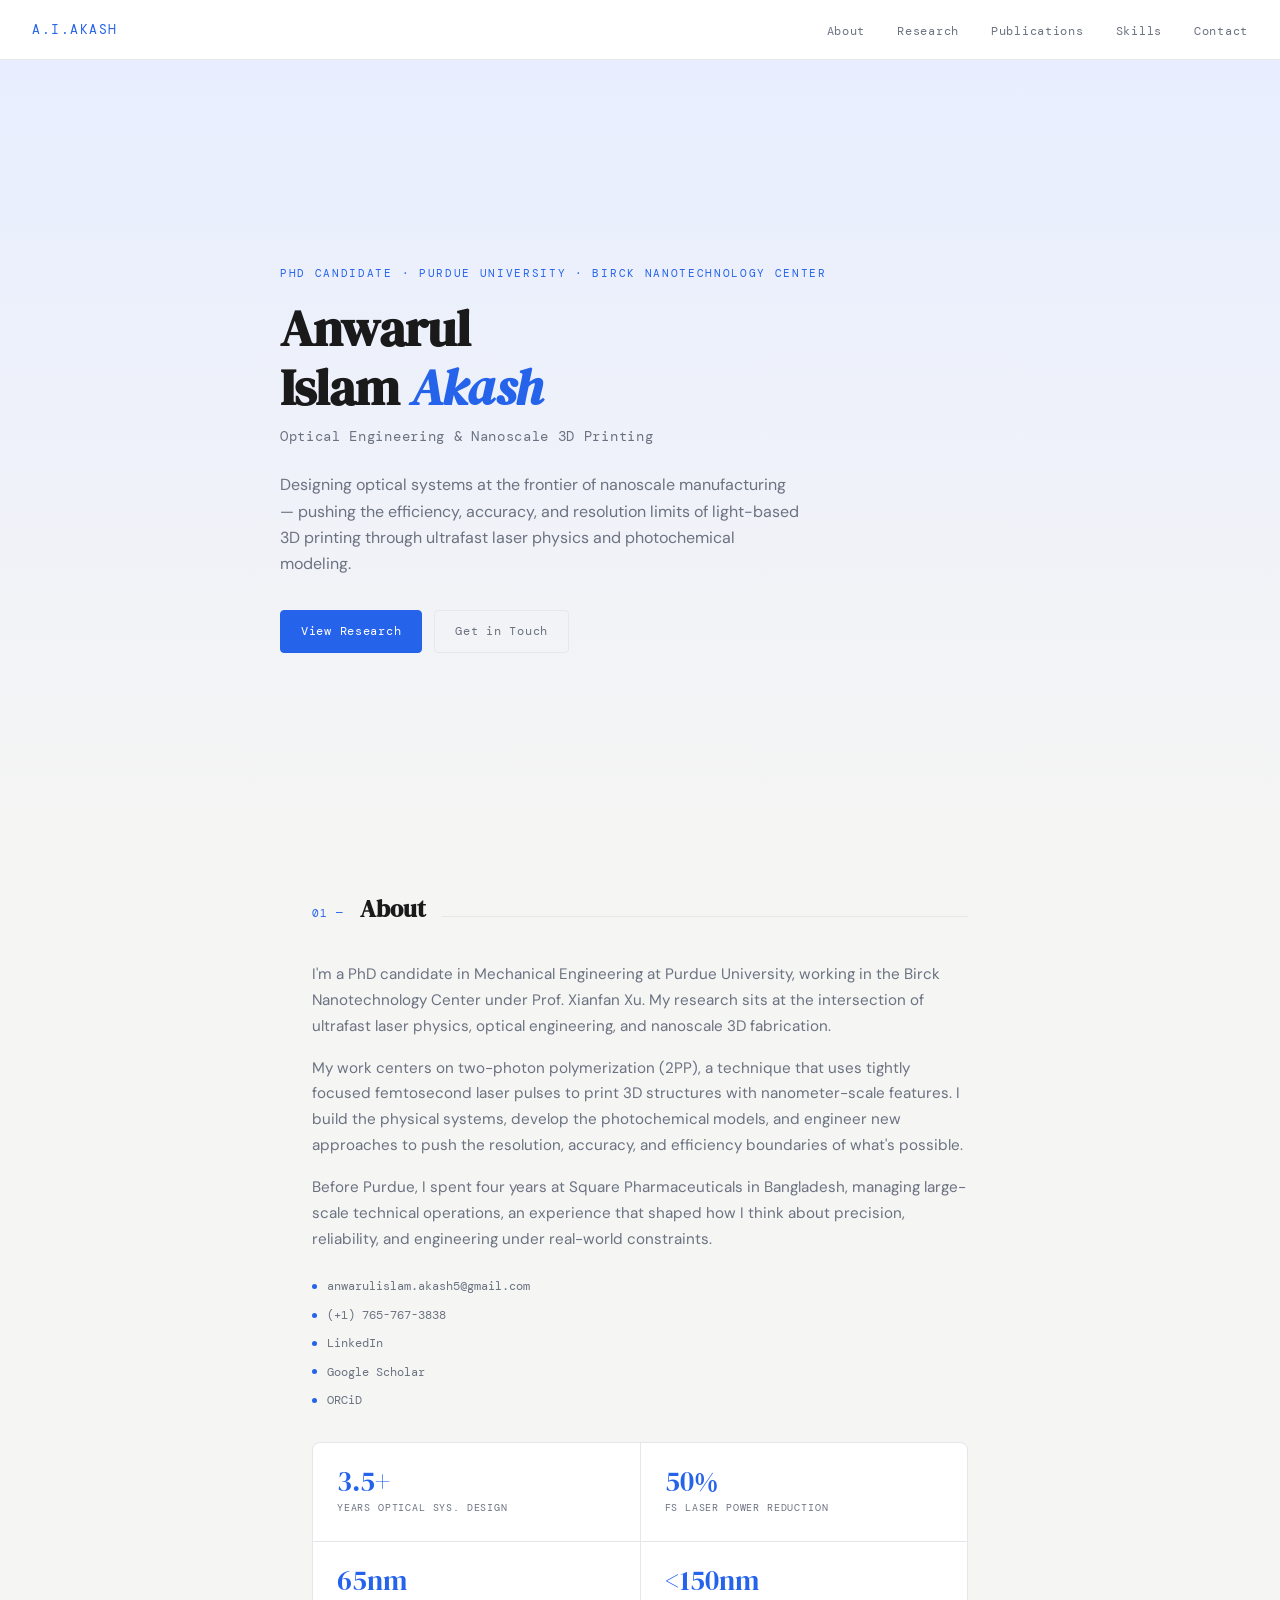
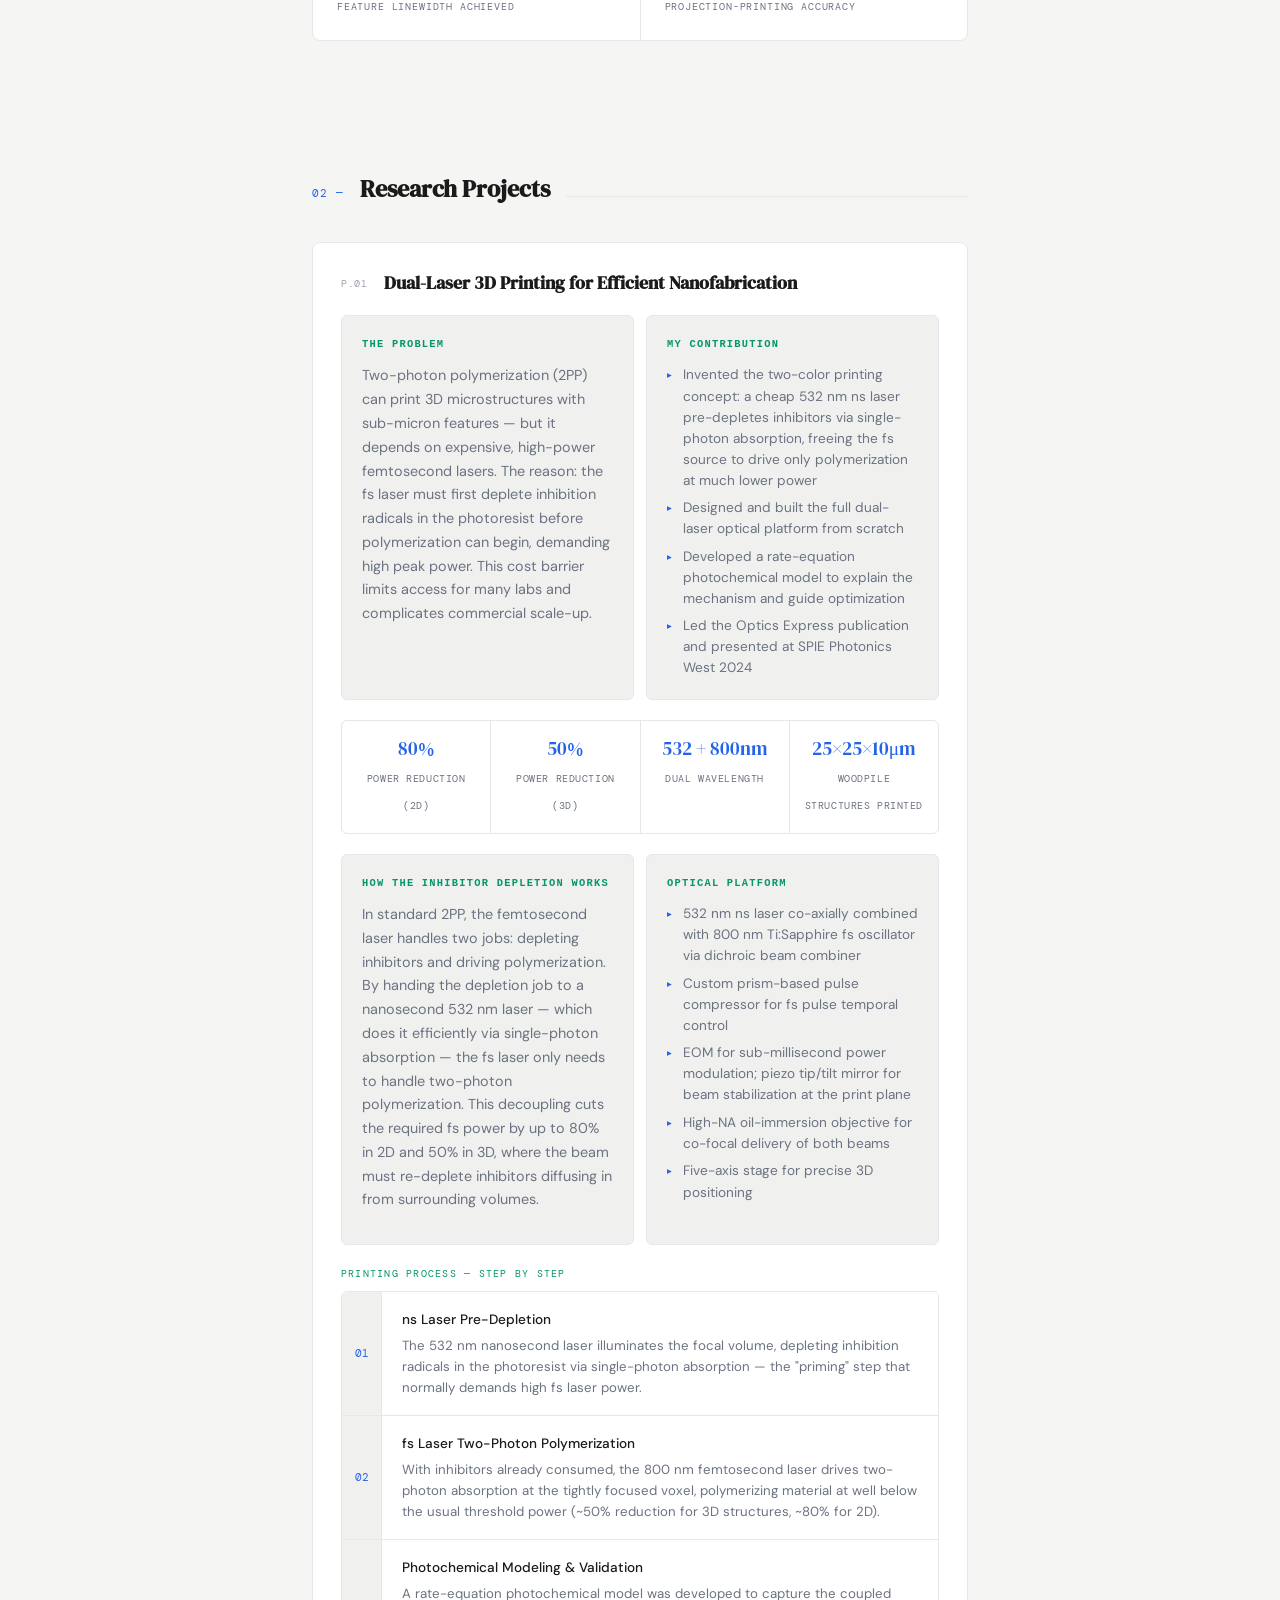
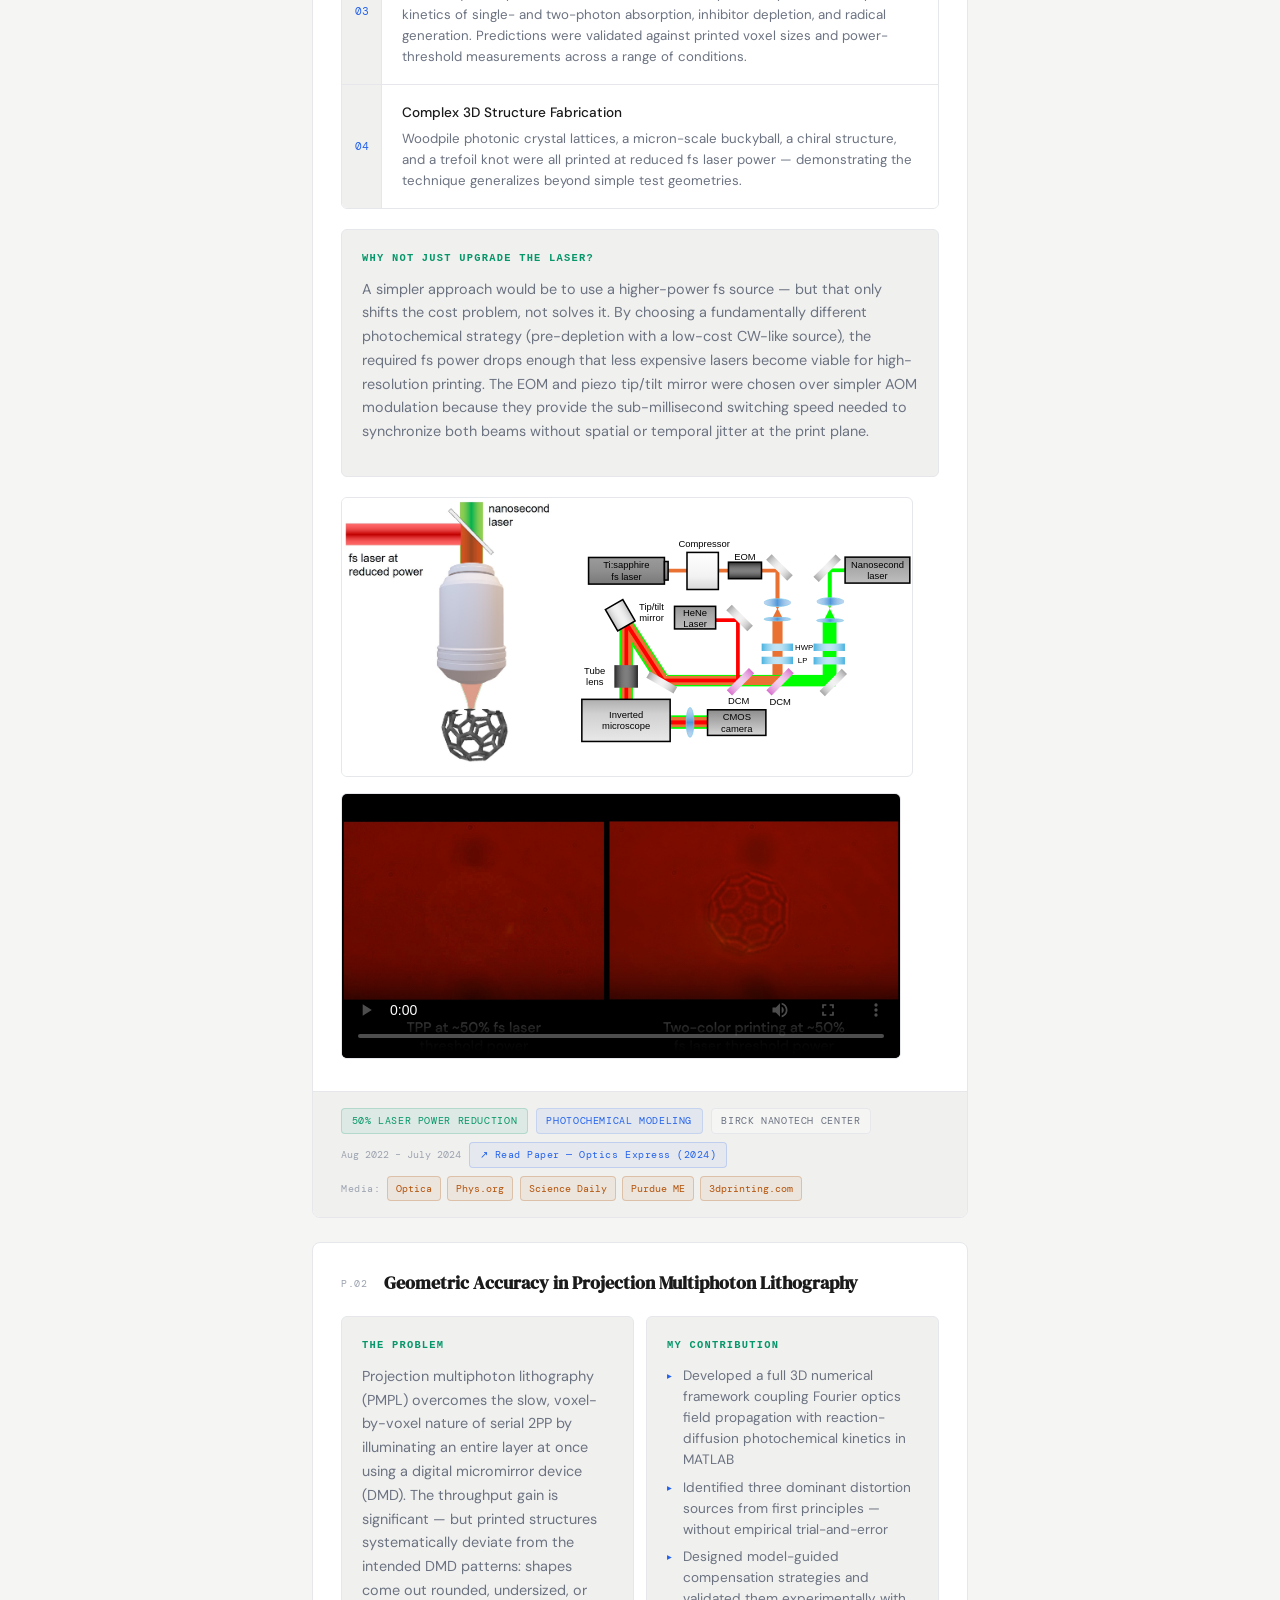
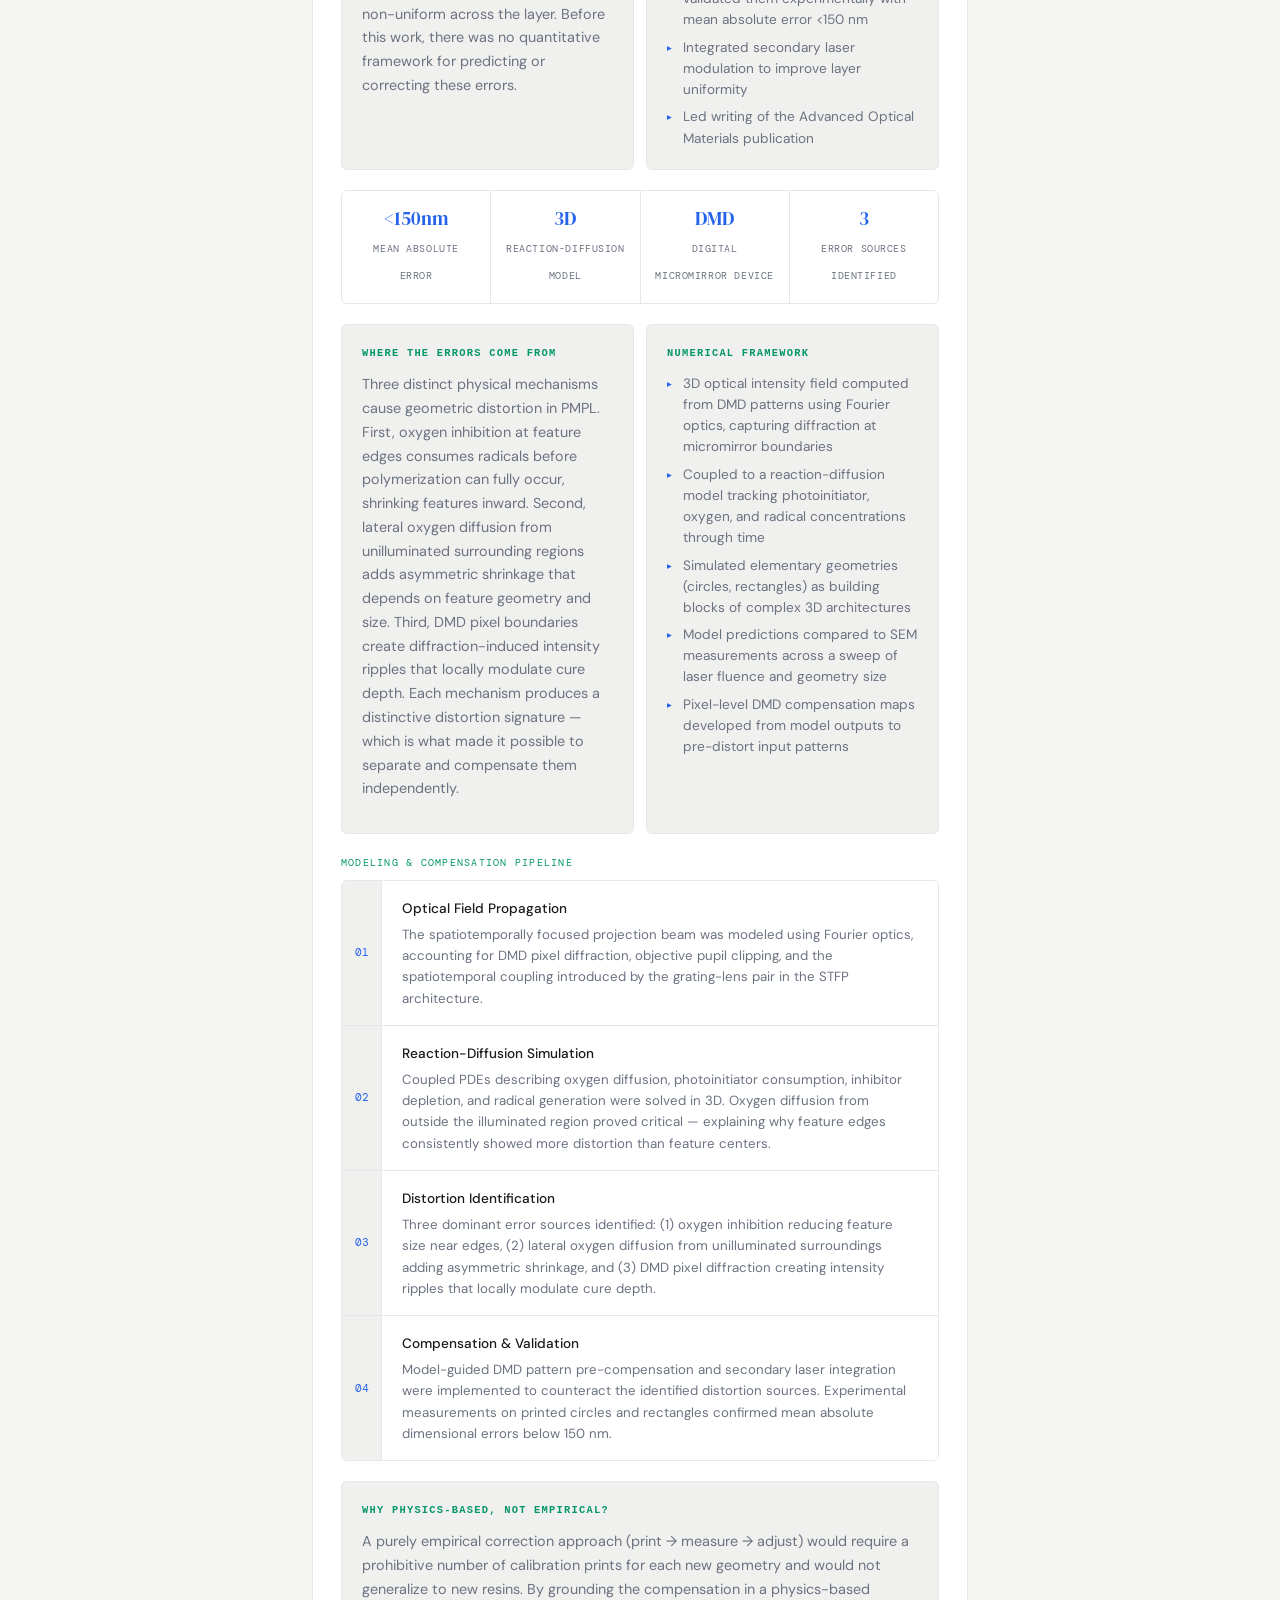
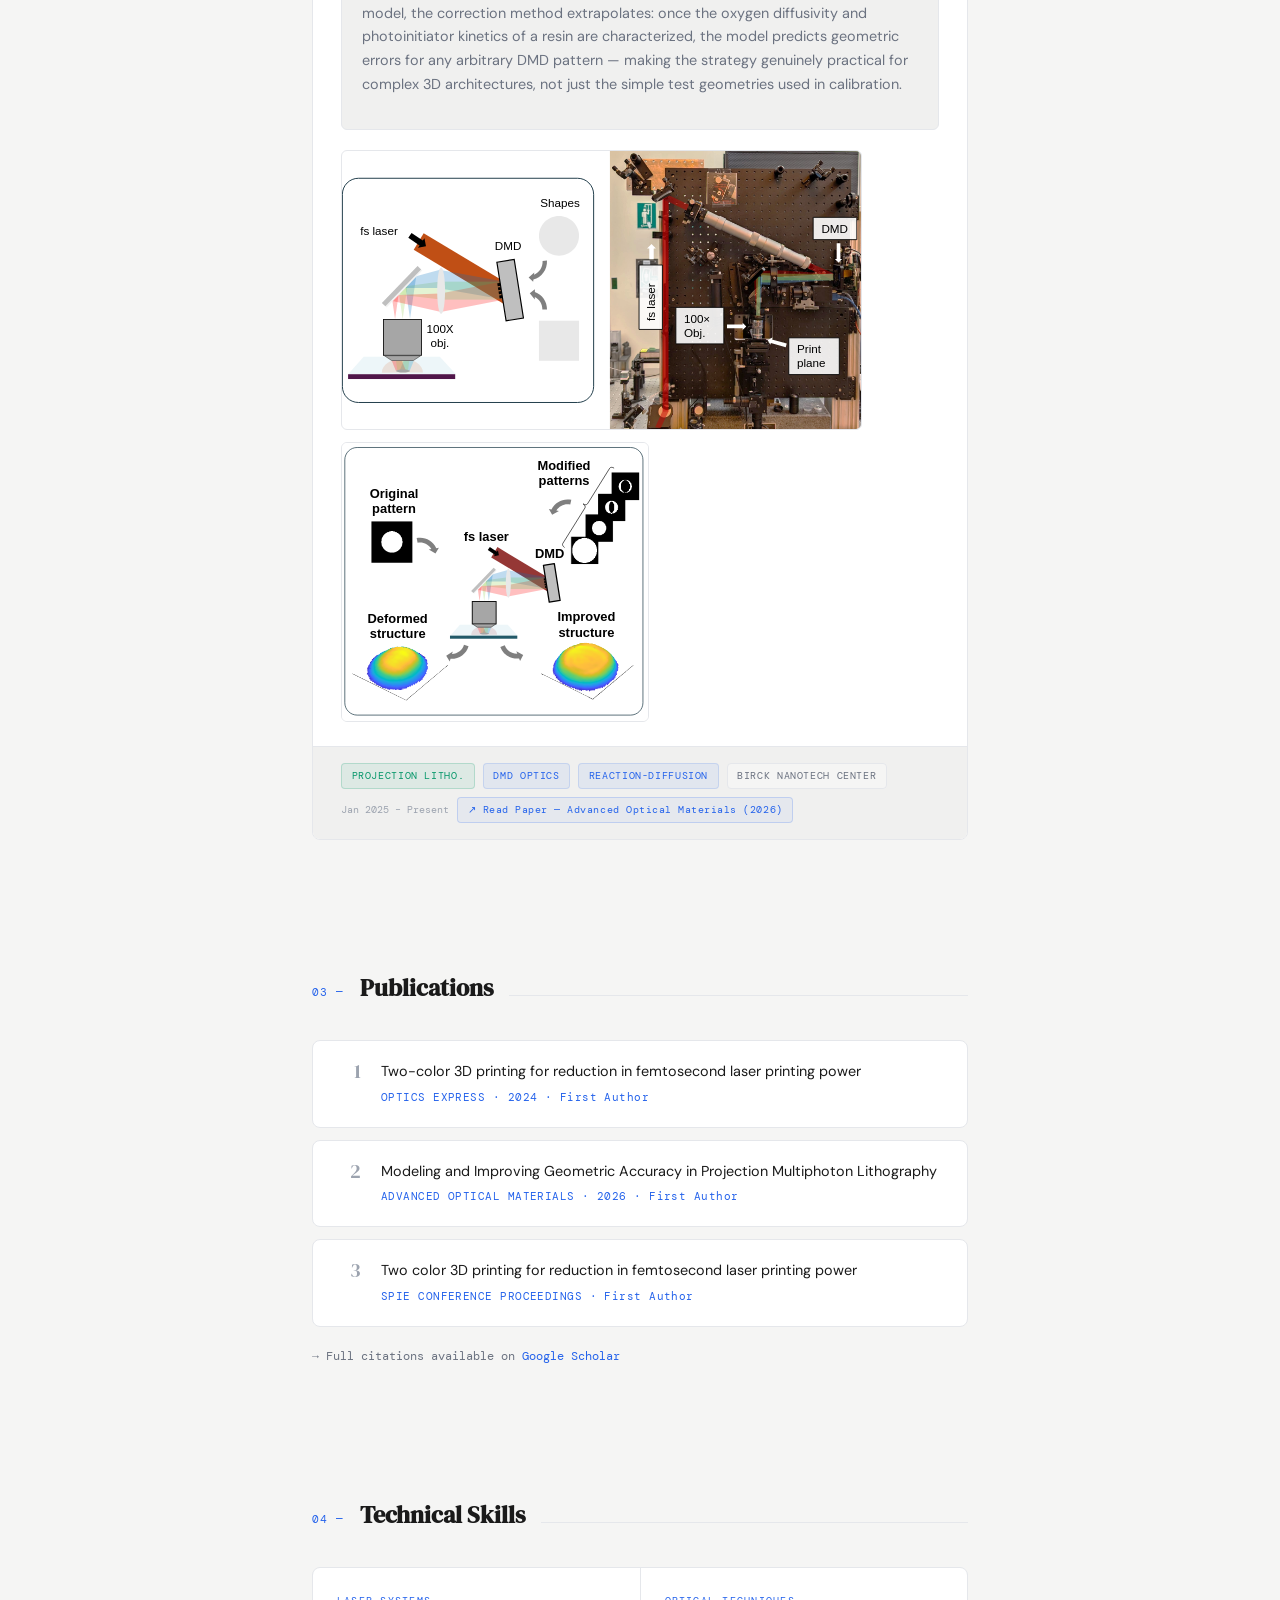
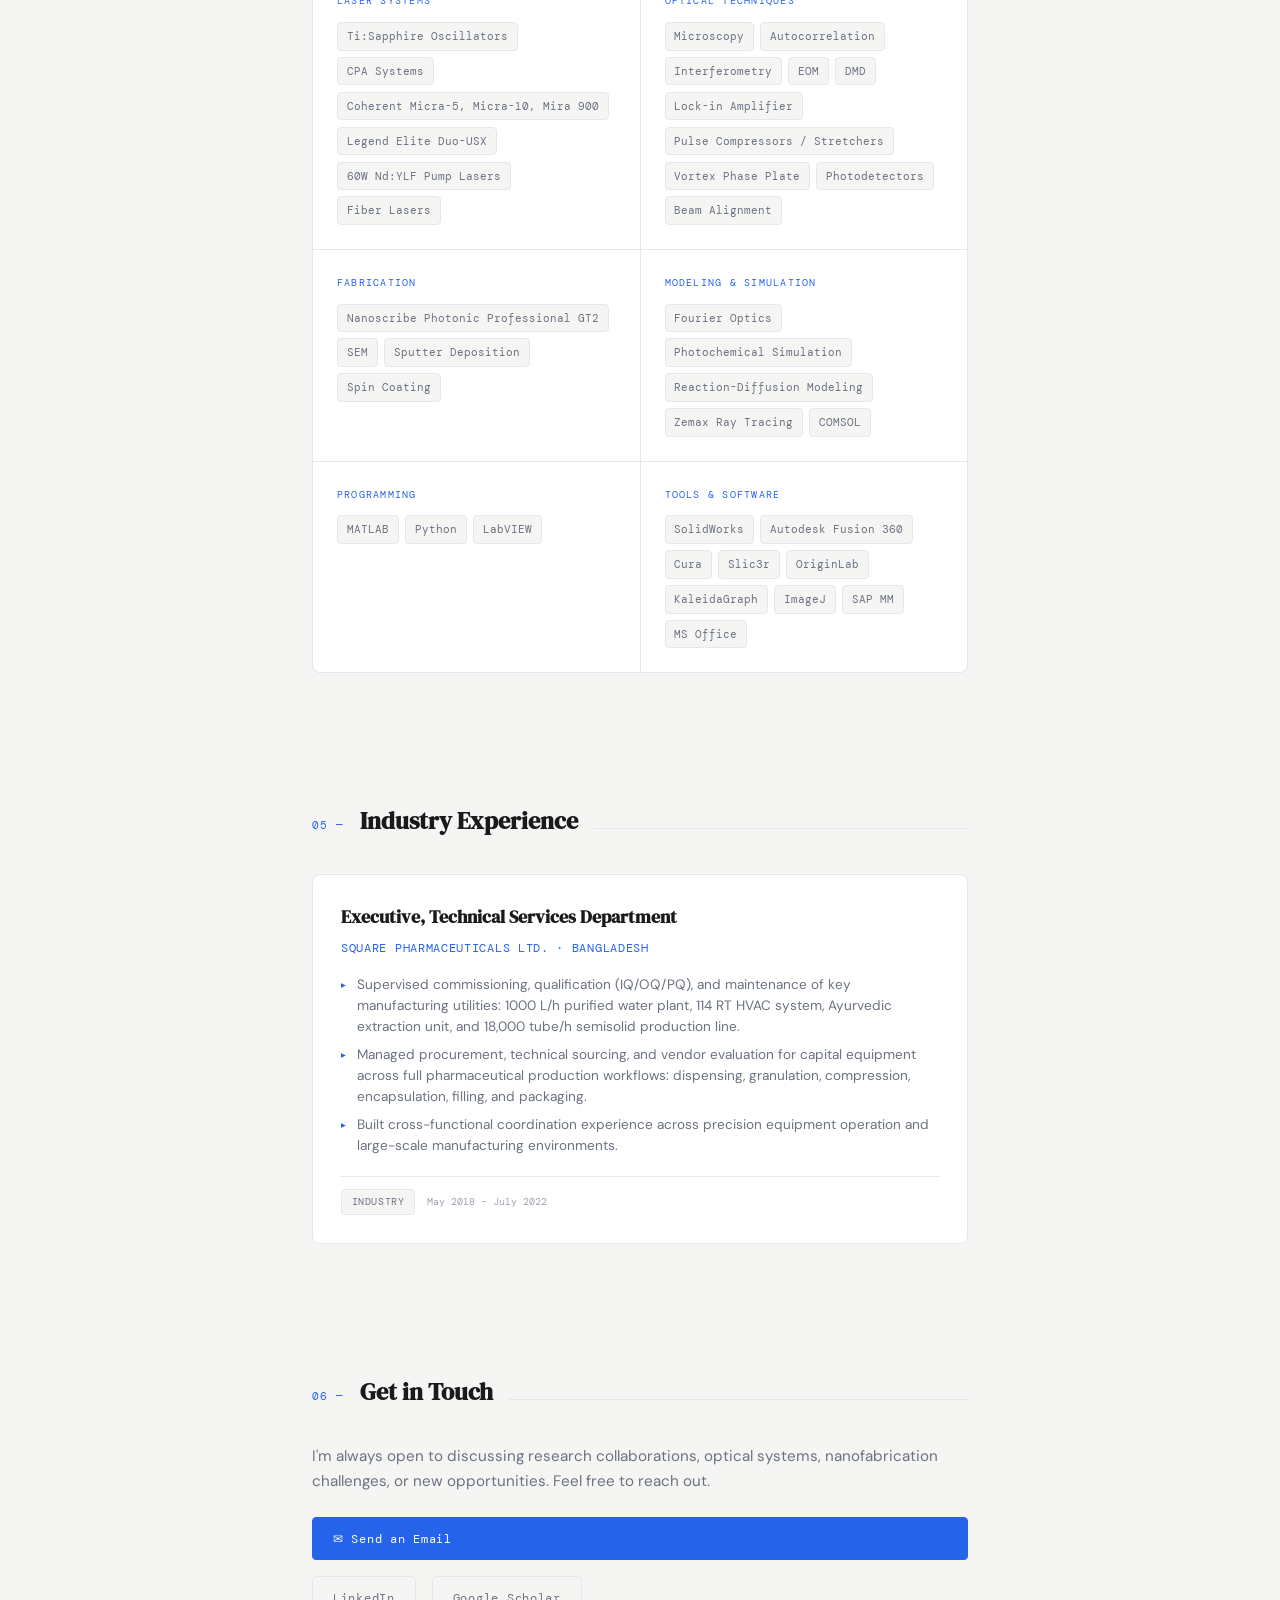
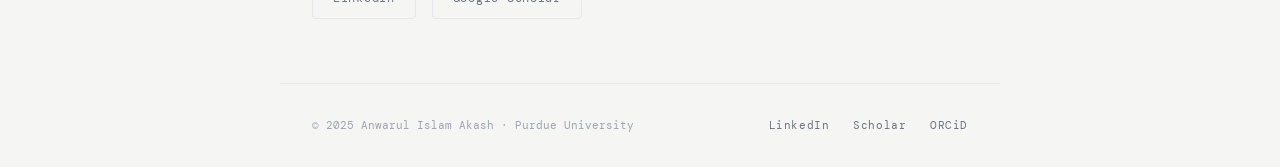
==== commit 9f924928: "Add files via upload" ====
--- a/index.html
+++ b/index.html
@@ -81,8 +81,8 @@
   <div class="about-grid">
     <div class="about-text reveal">
       <p>I'm a PhD candidate in Mechanical Engineering at Purdue University, working in the Birck Nanotechnology Center under Prof. Xianfan Xu. My research sits at the intersection of ultrafast laser physics, optical engineering, and nanoscale 3D fabrication.</p>
-      <p>My work centers on two-photon polymerization (2PP) — a technique that uses tightly focused femtosecond laser pulses to print 3D structures with nanometer-scale features. I build the physical systems, develop the photochemical models, and engineer new approaches to push the resolution, accuracy, and efficiency boundaries of what's possible.</p>
-      <p>Before Purdue, I spent four years at Square Pharmaceuticals in Bangladesh, managing large-scale technical operations — an experience that shaped how I think about precision, reliability, and engineering under real-world constraints.</p>
+      <p>My work centers on two-photon polymerization (2PP), a technique that uses tightly focused femtosecond laser pulses to print 3D structures with nanometer-scale features. I build the physical systems, develop the photochemical models, and engineer new approaches to push the resolution, accuracy, and efficiency boundaries of what's possible.</p>
+      <p>Before Purdue, I spent four years at Square Pharmaceuticals in Bangladesh, managing large-scale technical operations, an experience that shaped how I think about precision, reliability, and engineering under real-world constraints.</p>
       <div class="contact-row">
         <div class="contact-item"><span class="dot"></span><a href="mailto:anwarulislam.akash5@gmail.com">anwarulislam.akash5@gmail.com</a></div>
         <div class="contact-item"><span class="dot"></span><span>(+1) 765-767-3838</span></div>
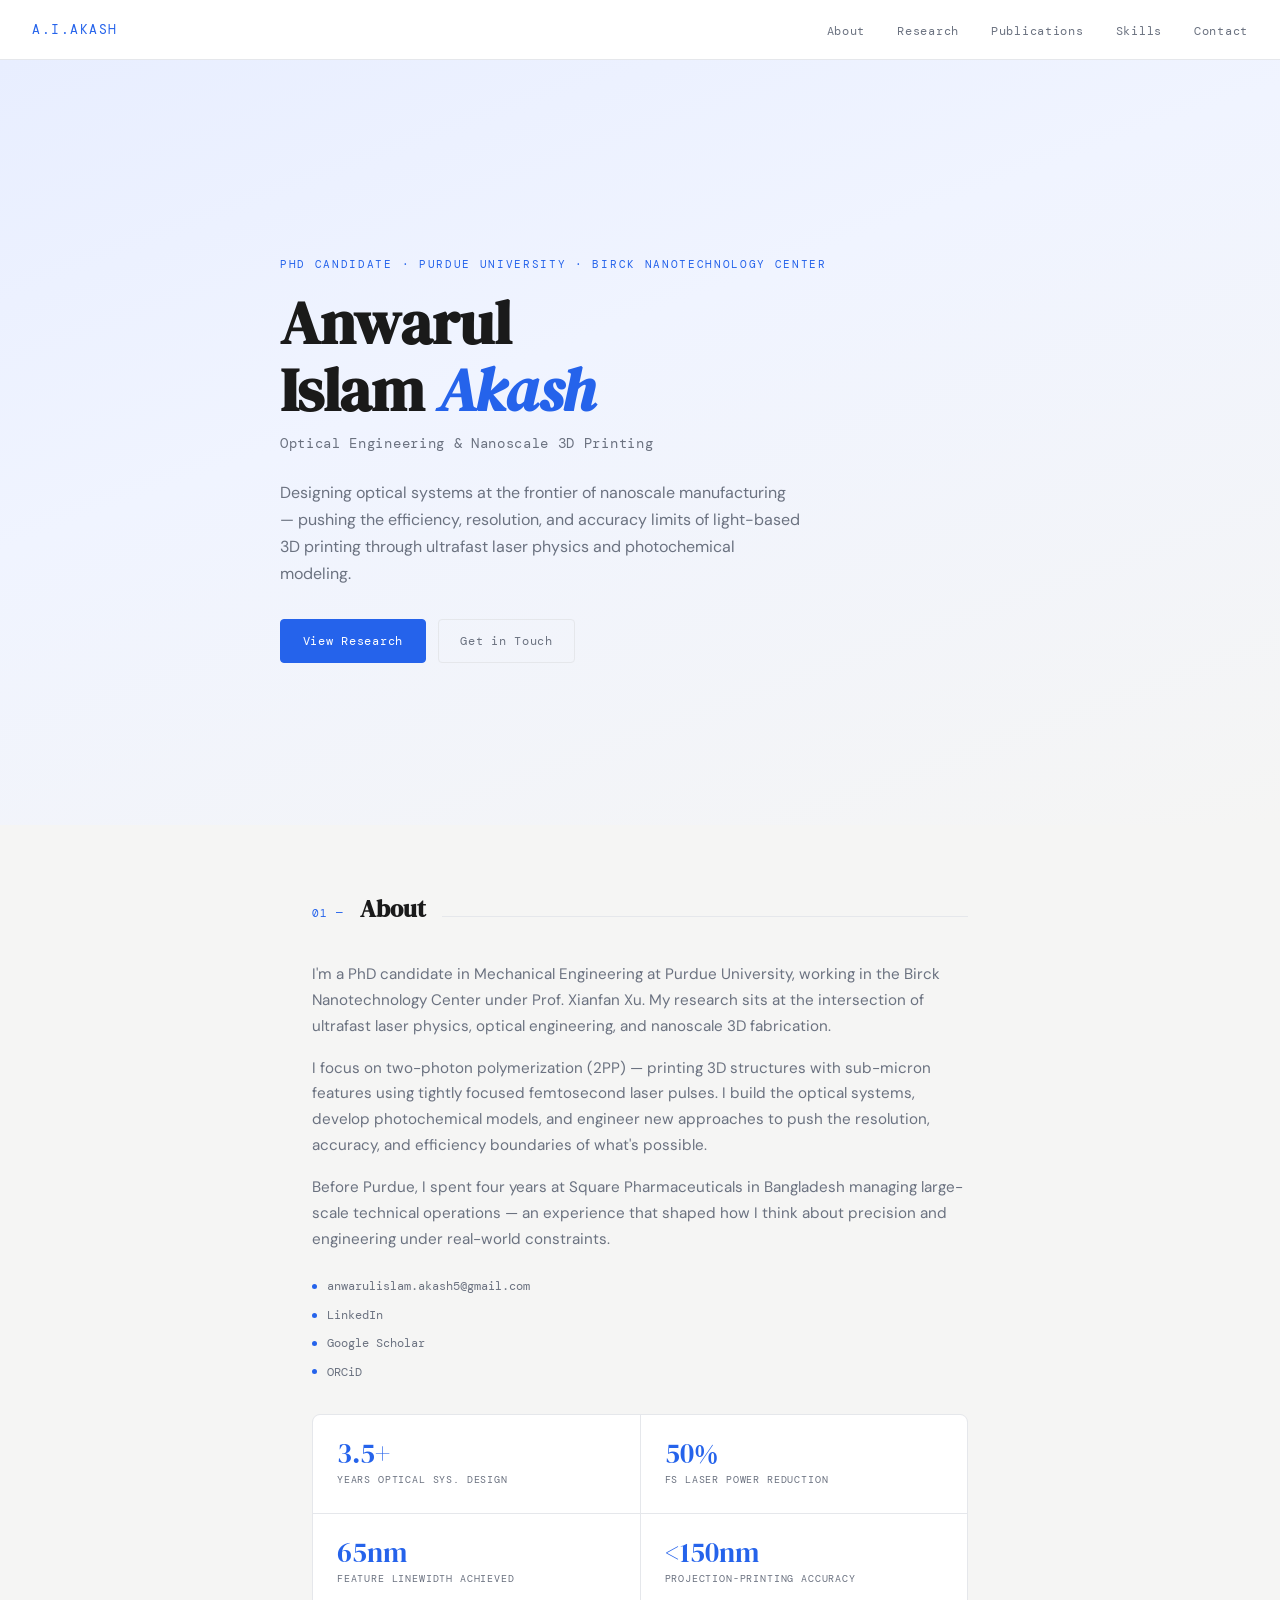
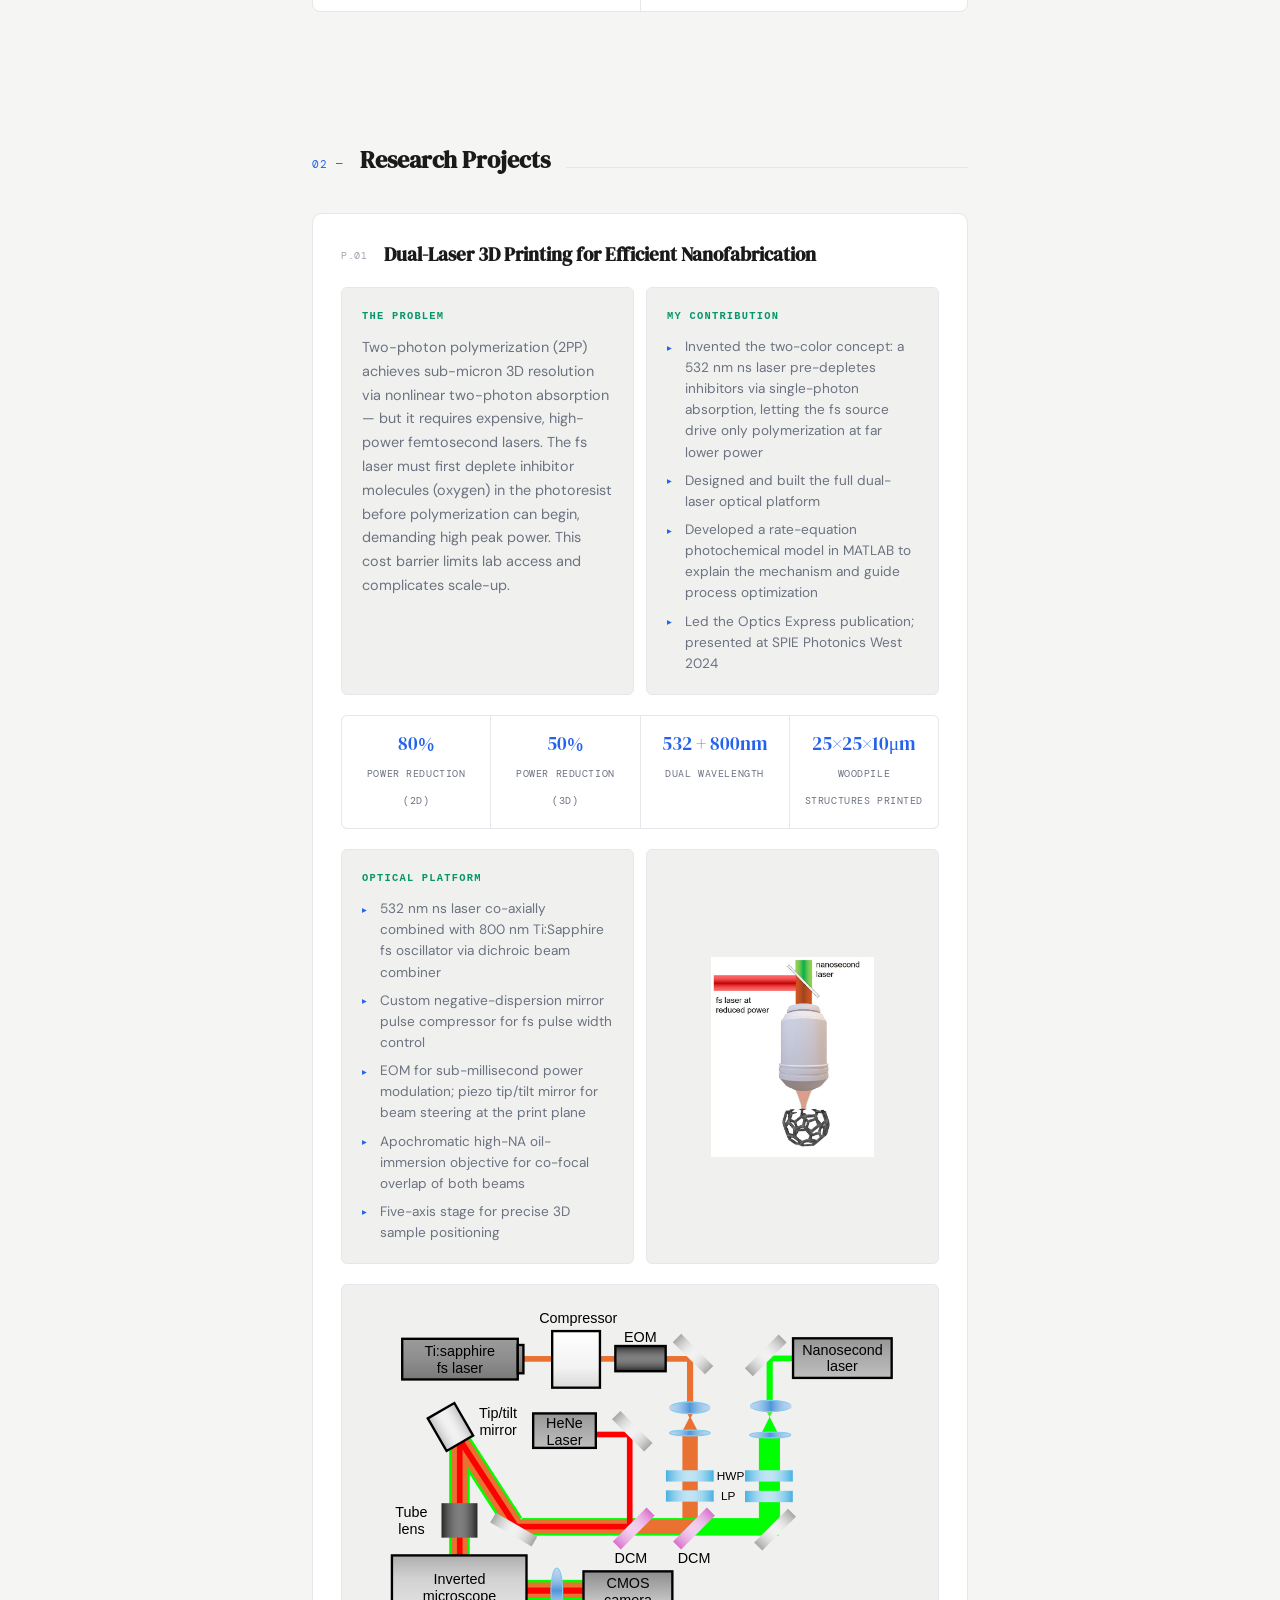
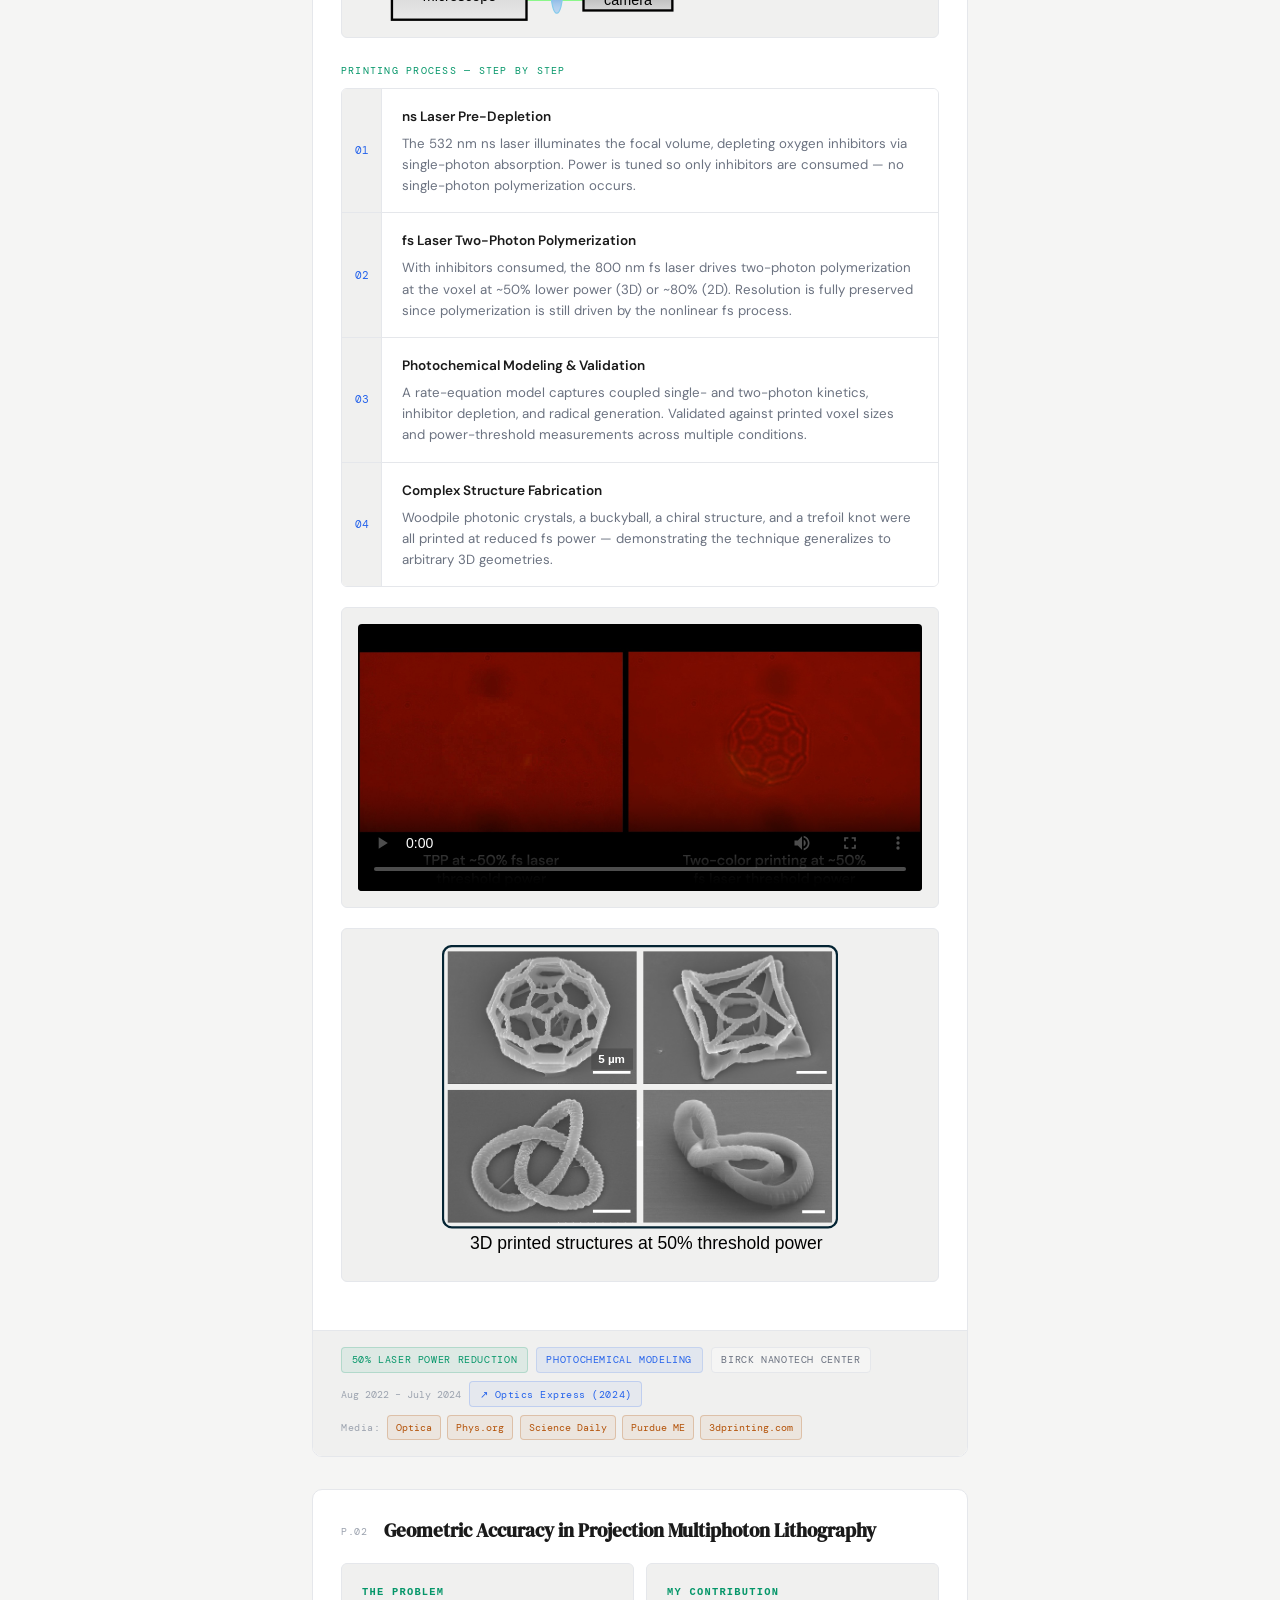
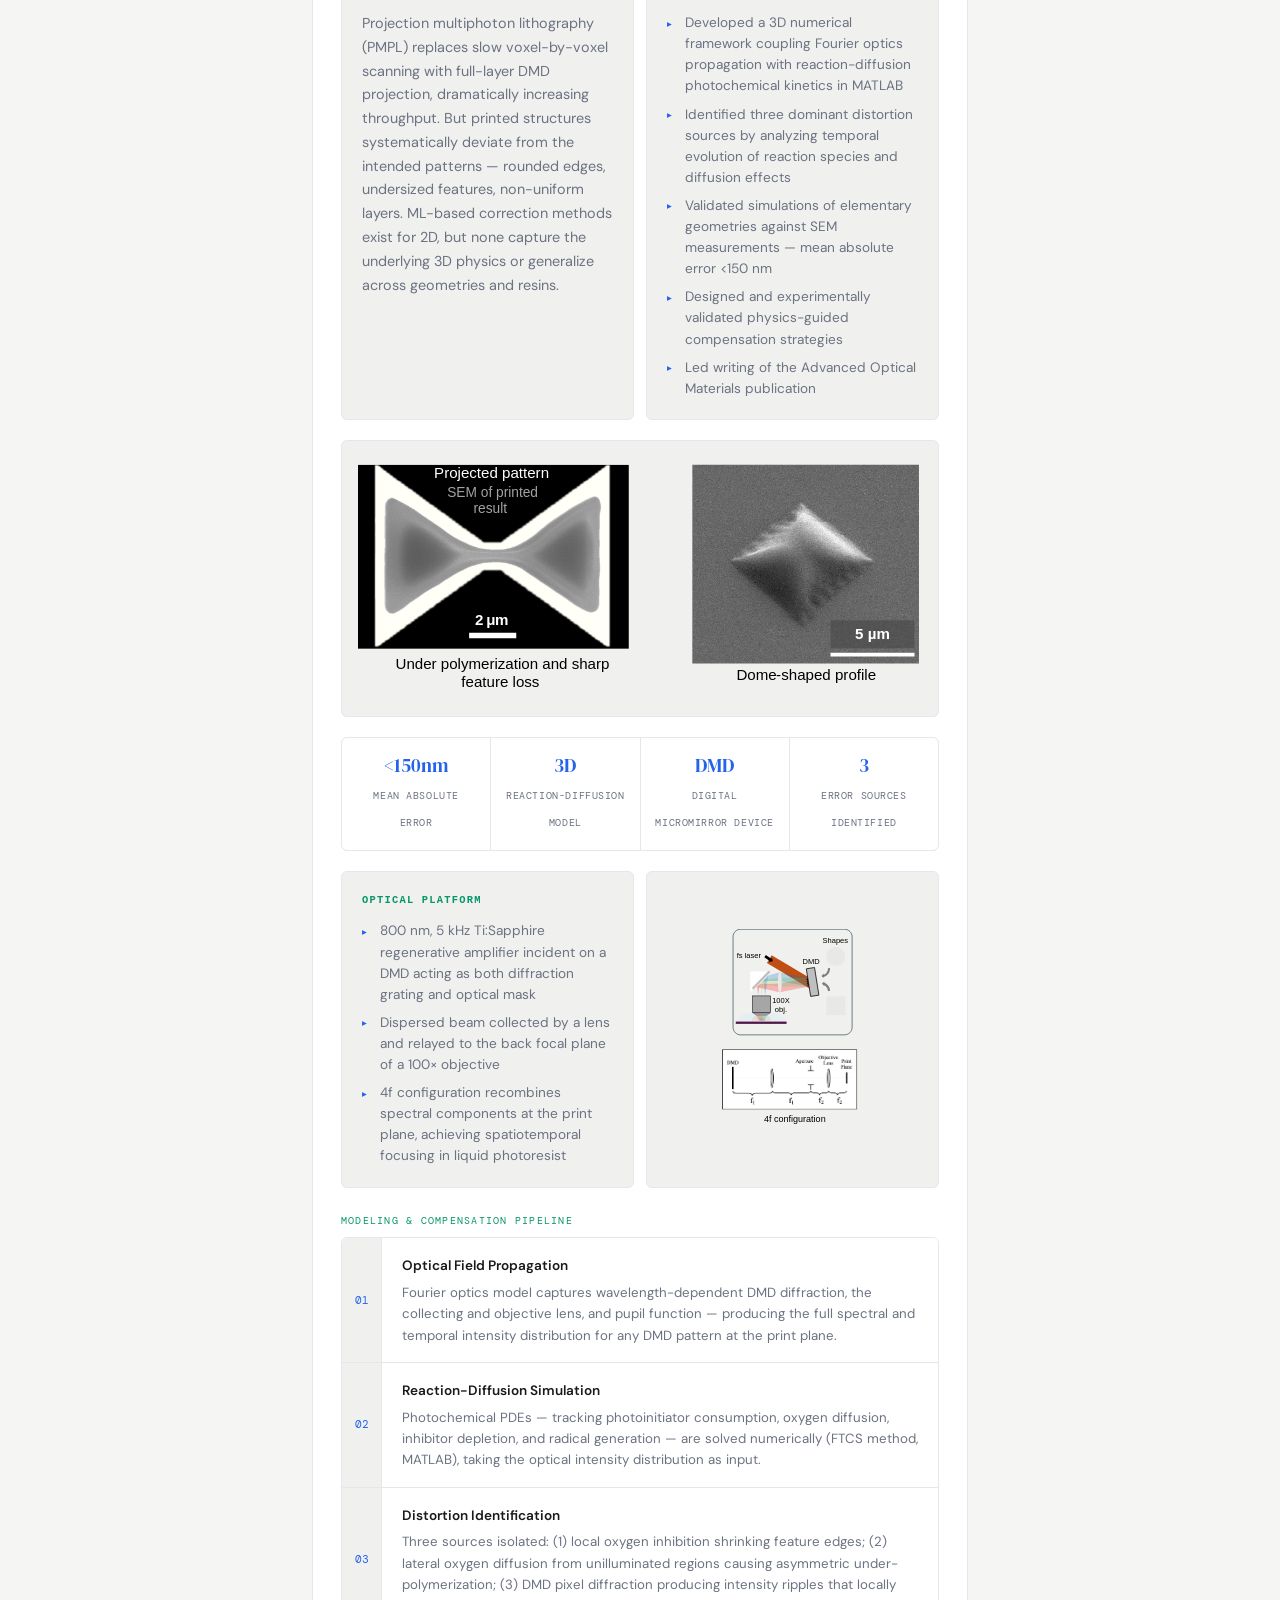
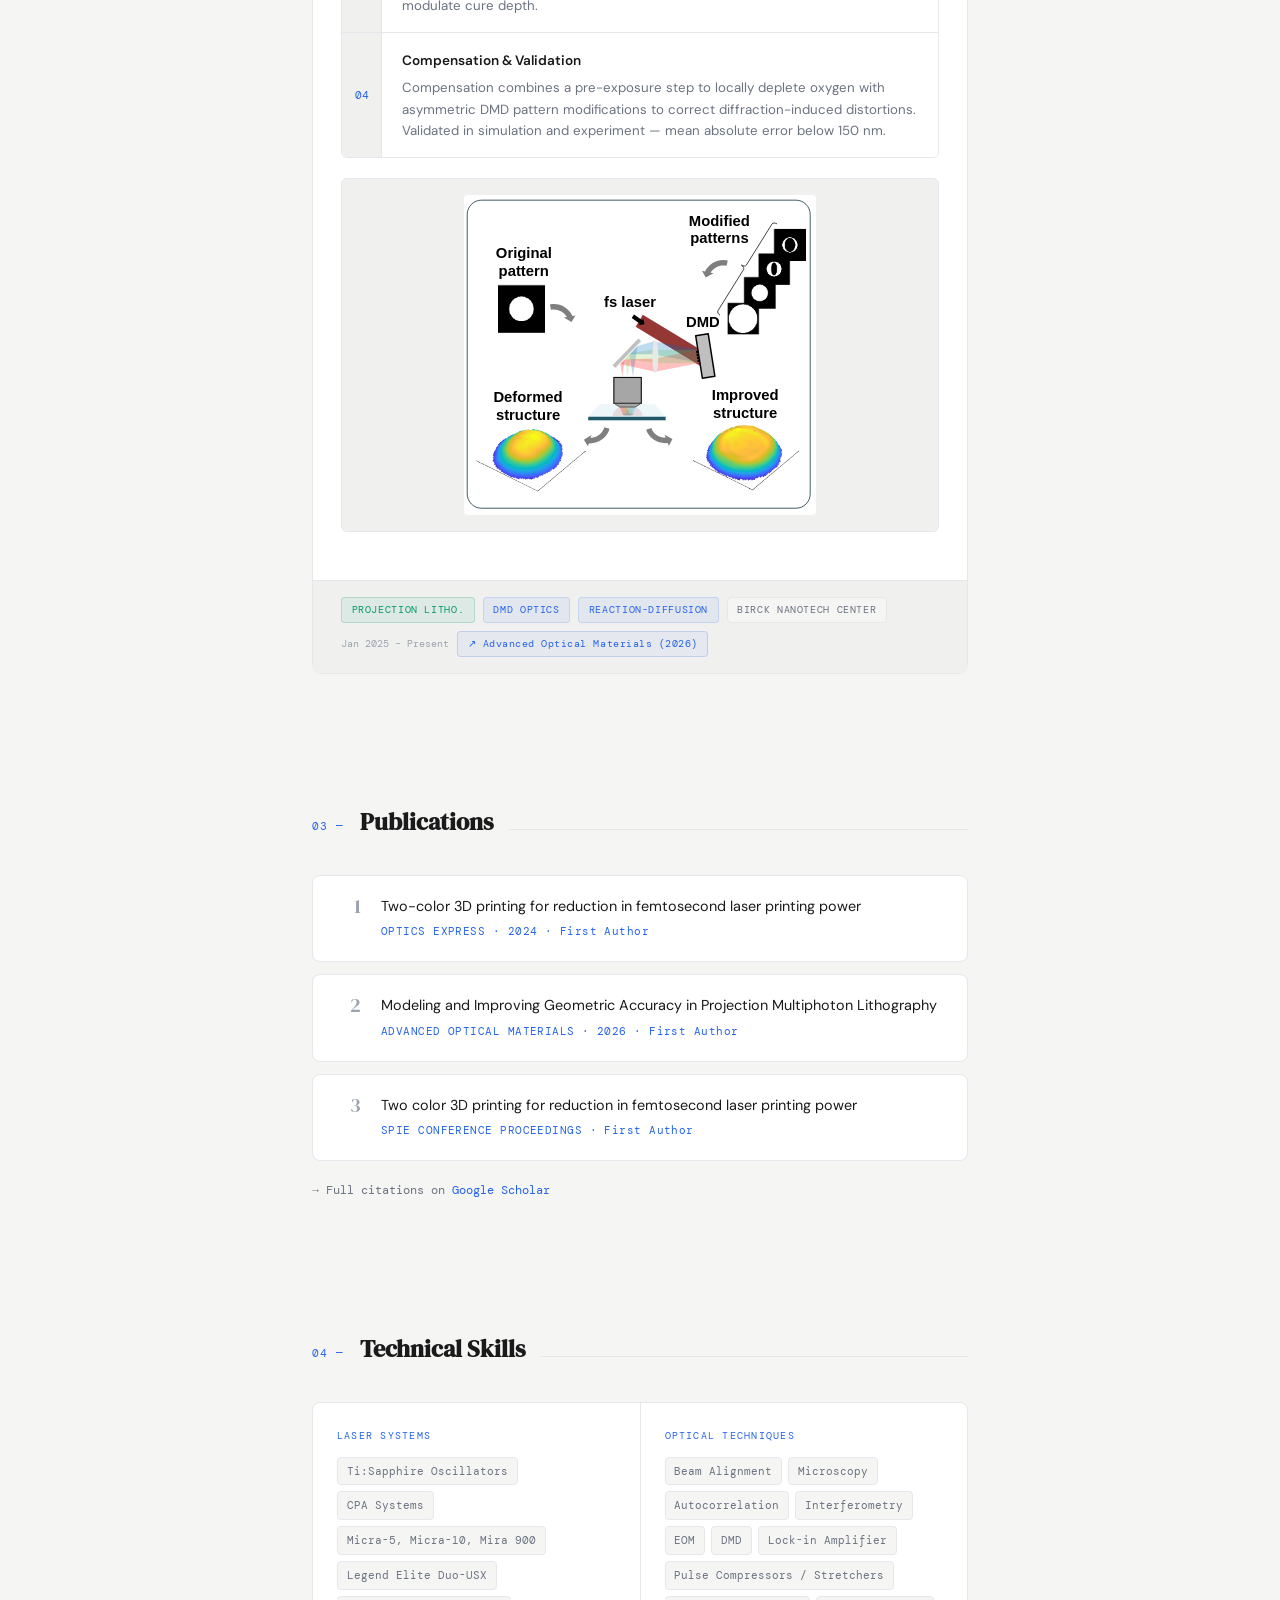
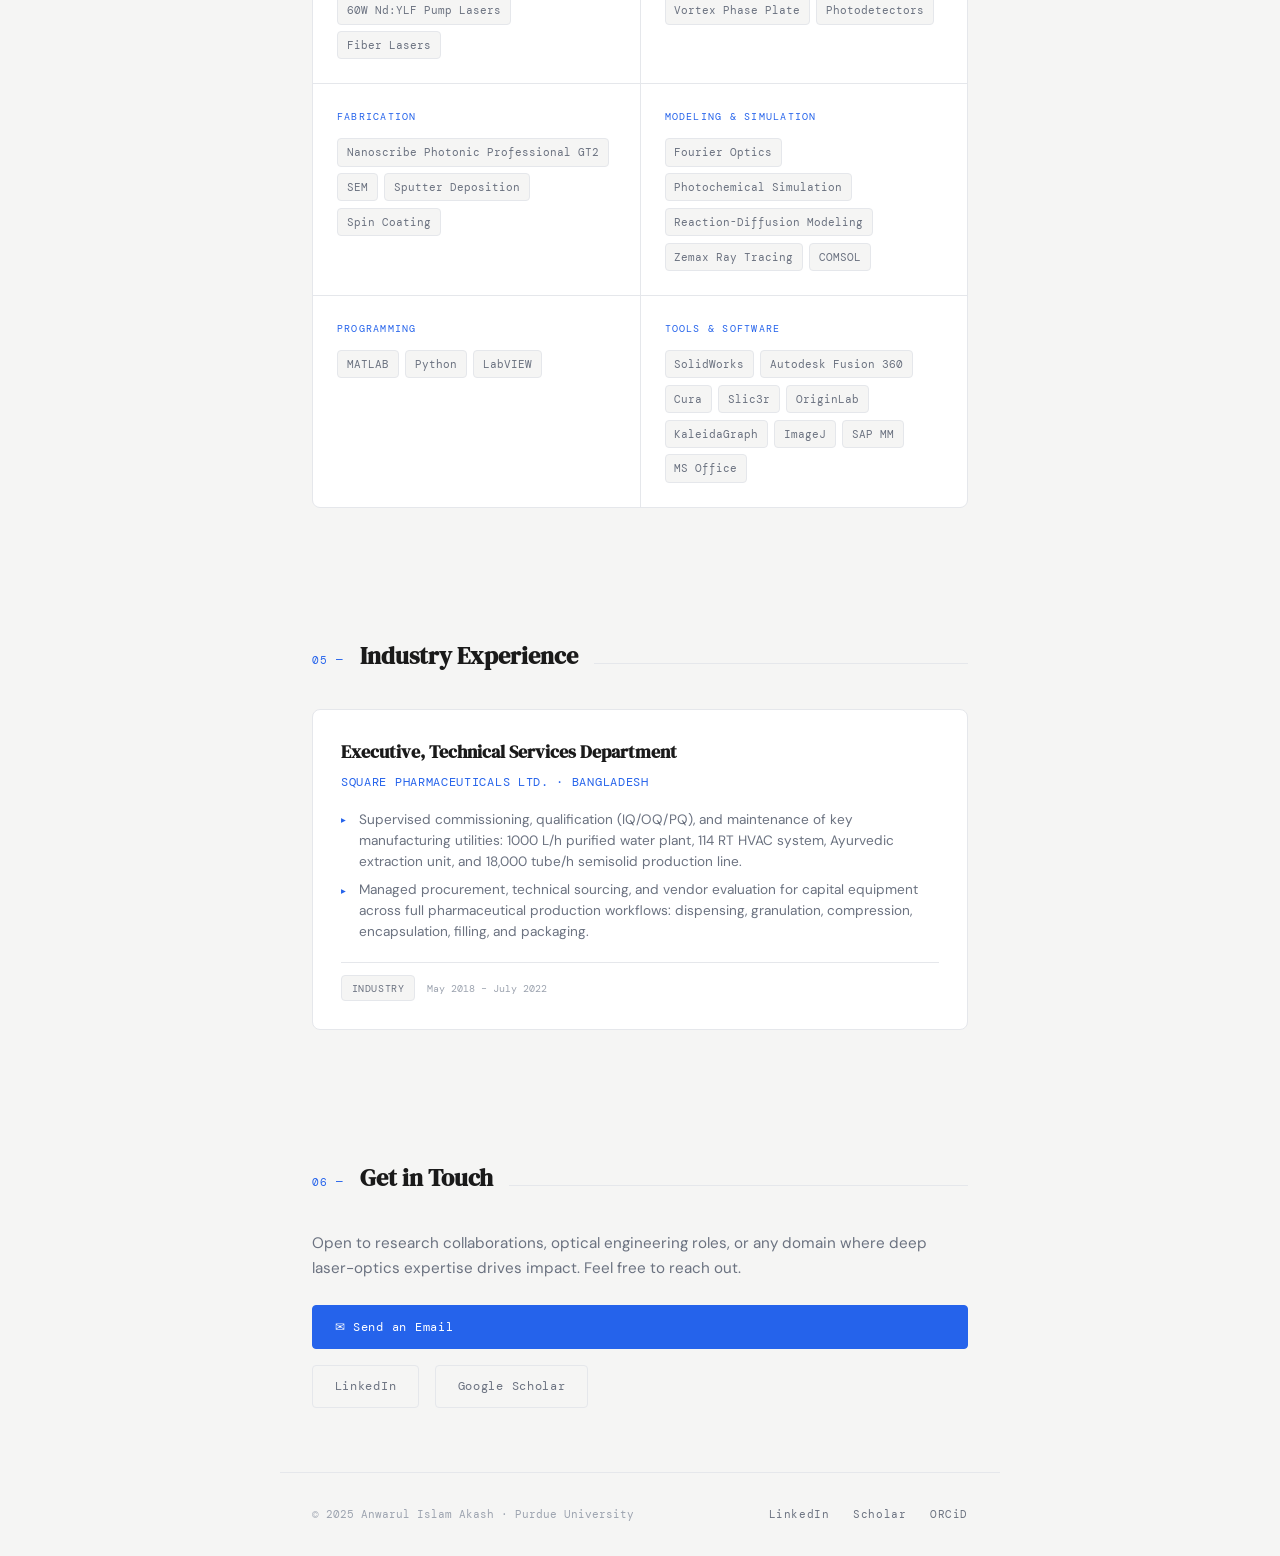
==== commit c44ff926: "Add files via upload" ====
--- a/index.html
+++ b/index.html
@@ -28,46 +28,12 @@
       <p class="hero-tag">PhD Candidate · Purdue University · Birck Nanotechnology Center</p>
       <h1 class="hero-name">Anwarul<br>Islam <em>Akash</em></h1>
       <p class="hero-role">Optical Engineering &amp; Nanoscale 3D Printing</p>
-      <p class="hero-desc">Designing optical systems at the frontier of nanoscale manufacturing — pushing the efficiency, accuracy, and resolution limits of light-based 3D printing through ultrafast laser physics and photochemical modeling.</p>
+      <p class="hero-desc">Designing optical systems at the frontier of nanoscale manufacturing — pushing the efficiency, resolution, and accuracy limits of light-based 3D printing through ultrafast laser physics and photochemical modeling.</p>
       <div class="hero-ctas">
         <a href="#research" class="btn btn-primary">View Research</a>
         <a href="mailto:anwarulislam.akash5@gmail.com" class="btn btn-ghost">Get in Touch</a>
       </div>
     </div>
-    <div class="hero-right">
-      <div class="laser-viz">
-        <svg viewBox="0 0 380 380" fill="none" xmlns="http://www.w3.org/2000/svg">
-          <circle cx="190" cy="190" r="120" fill="rgba(37,99,235,0.03)" />
-          <g class="orbit-ring">
-            <circle cx="190" cy="190" r="155" stroke="rgba(37,99,235,0.12)" stroke-width="1" stroke-dasharray="8 5"/>
-            <circle cx="345" cy="190" r="5" fill="rgba(37,99,235,0.5)" class="pulse-dot"/>
-          </g>
-          <g class="orbit-ring-rev">
-            <circle cx="190" cy="190" r="110" stroke="rgba(5,150,105,0.15)" stroke-width="1" stroke-dasharray="12 6"/>
-            <circle cx="190" cy="80" r="4" fill="rgba(5,150,105,0.7)" class="pulse-dot"/>
-          </g>
-          <g class="orbit-ring">
-            <circle cx="190" cy="190" r="70" stroke="rgba(37,99,235,0.2)" stroke-width="1"/>
-            <circle cx="260" cy="190" r="3" fill="var(--accent)"/>
-          </g>
-          <line x1="190" y1="190" x2="345" y2="190" stroke="rgba(37,99,235,0.15)" stroke-width="1"/>
-          <line x1="190" y1="190" x2="85" y2="85" stroke="rgba(5,150,105,0.12)" stroke-width="1"/>
-          <circle cx="190" cy="190" r="30" fill="rgba(37,99,235,0.04)" />
-          <circle cx="190" cy="190" r="18" fill="rgba(37,99,235,0.07)" />
-          <circle cx="190" cy="190" r="8" fill="rgba(37,99,235,0.6)" class="pulse-dot"/>
-          <line x1="0" y1="190" x2="380" y2="190" stroke="rgba(0,0,0,0.04)" stroke-width="1"/>
-          <line x1="190" y1="0" x2="190" y2="380" stroke="rgba(0,0,0,0.04)" stroke-width="1"/>
-          <circle cx="190" cy="190" r="4" stroke="var(--accent)" stroke-width="1" fill="none"/>
-          <line x1="185" y1="190" x2="195" y2="190" stroke="var(--accent)" stroke-width="1.5"/>
-          <line x1="190" y1="185" x2="190" y2="195" stroke="var(--accent)" stroke-width="1.5"/>
-          <path d="M20 20 L20 50 M20 20 L50 20" stroke="rgba(37,99,235,0.3)" stroke-width="1.5"/>
-          <path d="M360 20 L360 50 M360 20 L330 20" stroke="rgba(37,99,235,0.3)" stroke-width="1.5"/>
-          <path d="M20 360 L20 330 M20 360 L50 360" stroke="rgba(37,99,235,0.3)" stroke-width="1.5"/>
-          <path d="M360 360 L360 330 M360 360 L330 360" stroke="rgba(37,99,235,0.3)" stroke-width="1.5"/>
-          <text x="22" y="375" font-family="monospace" font-size="9" fill="rgba(37,99,235,0.35)">TWO-PHOTON POLYMERIZATION</text>
-        </svg>
-      </div>
-    </div>
   </div>
 </div>
 
@@ -81,11 +47,10 @@
   <div class="about-grid">
     <div class="about-text reveal">
       <p>I'm a PhD candidate in Mechanical Engineering at Purdue University, working in the Birck Nanotechnology Center under Prof. Xianfan Xu. My research sits at the intersection of ultrafast laser physics, optical engineering, and nanoscale 3D fabrication.</p>
-      <p>My work centers on two-photon polymerization (2PP), a technique that uses tightly focused femtosecond laser pulses to print 3D structures with nanometer-scale features. I build the physical systems, develop the photochemical models, and engineer new approaches to push the resolution, accuracy, and efficiency boundaries of what's possible.</p>
-      <p>Before Purdue, I spent four years at Square Pharmaceuticals in Bangladesh, managing large-scale technical operations, an experience that shaped how I think about precision, reliability, and engineering under real-world constraints.</p>
+      <p>I focus on two-photon polymerization (2PP) — printing 3D structures with sub-micron features using tightly focused femtosecond laser pulses. I build the optical systems, develop photochemical models, and engineer new approaches to push the resolution, accuracy, and efficiency boundaries of what's possible.</p>
+      <p>Before Purdue, I spent four years at Square Pharmaceuticals in Bangladesh managing large-scale technical operations — an experience that shaped how I think about precision and engineering under real-world constraints.</p>
       <div class="contact-row">
         <div class="contact-item"><span class="dot"></span><a href="mailto:anwarulislam.akash5@gmail.com">anwarulislam.akash5@gmail.com</a></div>
-        <div class="contact-item"><span class="dot"></span><span>(+1) 765-767-3838</span></div>
         <div class="contact-item"><span class="dot"></span><a href="https://www.linkedin.com/in/anwarulislamakash/" target="_blank" rel="noopener noreferrer">LinkedIn</a></div>
         <div class="contact-item"><span class="dot"></span><a href="https://scholar.google.com/citations?user=i2N_IFYAAAAJ&hl=en&authuser=4" target="_blank" rel="noopener noreferrer">Google Scholar</a></div>
         <div class="contact-item"><span class="dot"></span><a href="https://orcid.org/0009-0009-9593-0553" target="_blank" rel="noopener noreferrer">ORCiD</a></div>
@@ -112,7 +77,7 @@
   </div>
   <div class="projects-list">
 
-    <!-- ── PROJECT 1 ── -->
+    <!-- PROJECT 1 -->
     <div class="project-card reveal">
       <div class="project-header">
         <span class="project-index">P.01</span>
@@ -123,15 +88,15 @@
         <div class="pf-grid">
           <div class="pf-card">
             <h4 class="pf-card-title">The Problem</h4>
-            <p class="project-desc">Two-photon polymerization (2PP) can print 3D microstructures with sub-micron features — but it depends on expensive, high-power femtosecond lasers. The reason: the fs laser must first deplete inhibition radicals in the photoresist before polymerization can begin, demanding high peak power. This cost barrier limits access for many labs and complicates commercial scale-up.</p>
+            <p class="project-desc">Two-photon polymerization (2PP) achieves sub-micron 3D resolution via nonlinear two-photon absorption — but it requires expensive, high-power femtosecond lasers. The fs laser must first deplete inhibitor molecules (oxygen) in the photoresist before polymerization can begin, demanding high peak power. This cost barrier limits lab access and complicates scale-up.</p>
           </div>
           <div class="pf-card">
             <h4 class="pf-card-title">My Contribution</h4>
             <ul class="project-bullets">
-              <li>Invented the two-color printing concept: a cheap 532 nm ns laser pre-depletes inhibitors via single-photon absorption, freeing the fs source to drive only polymerization at much lower power</li>
-              <li>Designed and built the full dual-laser optical platform from scratch</li>
-              <li>Developed a rate-equation photochemical model to explain the mechanism and guide optimization</li>
-              <li>Led the Optics Express publication and presented at SPIE Photonics West 2024</li>
+              <li>Invented the two-color concept: a 532 nm ns laser pre-depletes inhibitors via single-photon absorption, letting the fs source drive only polymerization at far lower power</li>
+              <li>Designed and built the full dual-laser optical platform</li>
+              <li>Developed a rate-equation photochemical model in MATLAB to explain the mechanism and guide process optimization</li>
+              <li>Led the Optics Express publication; presented at SPIE Photonics West 2024</li>
             </ul>
           </div>
         </div>
@@ -145,19 +110,22 @@
 
         <div class="pf-grid">
           <div class="pf-card">
-            <h4 class="pf-card-title">How the Inhibitor Depletion Works</h4>
-            <p class="project-desc">In standard 2PP, the femtosecond laser handles two jobs: depleting inhibitors and driving polymerization. By handing the depletion job to a nanosecond 532 nm laser — which does it efficiently via single-photon absorption — the fs laser only needs to handle two-photon polymerization. This decoupling cuts the required fs power by up to 80% in 2D and 50% in 3D, where the beam must re-deplete inhibitors diffusing in from surrounding volumes.</p>
-          </div>
-          <div class="pf-card">
             <h4 class="pf-card-title">Optical Platform</h4>
             <ul class="project-bullets">
               <li>532 nm ns laser co-axially combined with 800 nm Ti:Sapphire fs oscillator via dichroic beam combiner</li>
-              <li>Custom prism-based pulse compressor for fs pulse temporal control</li>
-              <li>EOM for sub-millisecond power modulation; piezo tip/tilt mirror for beam stabilization at the print plane</li>
-              <li>High-NA oil-immersion objective for co-focal delivery of both beams</li>
-              <li>Five-axis stage for precise 3D positioning</li>
+              <li>Custom negative-dispersion mirror pulse compressor for fs pulse width control</li>
+              <li>EOM for sub-millisecond power modulation; piezo tip/tilt mirror for beam steering at the print plane</li>
+              <li>Apochromatic high-NA oil-immersion objective for co-focal overlap of both beams</li>
+              <li>Five-axis stage for precise 3D sample positioning</li>
             </ul>
           </div>
+          <div class="pf-card-img">
+            <img src="assets/images/project1-symbol.svg" alt="Dual-laser system schematic" class="project-image-inset" />
+          </div>
+        </div>
+
+        <div class="project-fig reveal">
+          <img src="assets/images/project1-1.svg" alt="Dual-laser 3D printing optical setup" class="project-image-full" />
         </div>
 
         <p class="process-label">Printing Process — Step by Step</p>
@@ -166,45 +134,40 @@
             <div class="step-num">01</div>
             <div class="step-content">
               <h5>ns Laser Pre-Depletion</h5>
-              <p>The 532 nm nanosecond laser illuminates the focal volume, depleting inhibition radicals in the photoresist via single-photon absorption — the "priming" step that normally demands high fs laser power.</p>
+              <p>The 532 nm ns laser illuminates the focal volume, depleting oxygen inhibitors via single-photon absorption. Power is tuned so only inhibitors are consumed — no single-photon polymerization occurs.</p>
             </div>
           </div>
           <div class="step">
             <div class="step-num">02</div>
             <div class="step-content">
               <h5>fs Laser Two-Photon Polymerization</h5>
-              <p>With inhibitors already consumed, the 800 nm femtosecond laser drives two-photon absorption at the tightly focused voxel, polymerizing material at well below the usual threshold power (~50% reduction for 3D structures, ~80% for 2D).</p>
+              <p>With inhibitors consumed, the 800 nm fs laser drives two-photon polymerization at the voxel at ~50% lower power (3D) or ~80% (2D). Resolution is fully preserved since polymerization is still driven by the nonlinear fs process.</p>
             </div>
           </div>
           <div class="step">
             <div class="step-num">03</div>
             <div class="step-content">
               <h5>Photochemical Modeling &amp; Validation</h5>
-              <p>A rate-equation photochemical model was developed to capture the coupled kinetics of single- and two-photon absorption, inhibitor depletion, and radical generation. Predictions were validated against printed voxel sizes and power-threshold measurements across a range of conditions.</p>
+              <p>A rate-equation model captures coupled single- and two-photon kinetics, inhibitor depletion, and radical generation. Validated against printed voxel sizes and power-threshold measurements across multiple conditions.</p>
             </div>
           </div>
           <div class="step">
             <div class="step-num">04</div>
             <div class="step-content">
-              <h5>Complex 3D Structure Fabrication</h5>
-              <p>Woodpile photonic crystal lattices, a micron-scale buckyball, a chiral structure, and a trefoil knot were all printed at reduced fs laser power — demonstrating the technique generalizes beyond simple test geometries.</p>
-            </div>
-          </div>
-        </div>
-
-        <div class="pf-card pf-card-full">
-          <h4 class="pf-card-title">Why Not Just Upgrade the Laser?</h4>
-          <p class="project-desc">A simpler approach would be to use a higher-power fs source — but that only shifts the cost problem, not solves it. By choosing a fundamentally different photochemical strategy (pre-depletion with a low-cost CW-like source), the required fs power drops enough that less expensive lasers become viable for high-resolution printing. The EOM and piezo tip/tilt mirror were chosen over simpler AOM modulation because they provide the sub-millisecond switching speed needed to synchronize both beams without spatial or temporal jitter at the print plane.</p>
-        </div>
-
-        <div class="project-gallery">
-          <img src="assets/images/project1-1.svg" alt="Dual-laser 3D printing system diagram" class="project-image" />
-        </div>
-        <div class="project-video-wrap">
+              <h5>Complex Structure Fabrication</h5>
+              <p>Woodpile photonic crystals, a buckyball, a chiral structure, and a trefoil knot were all printed at reduced fs power — demonstrating the technique generalizes to arbitrary 3D geometries.</p>
+            </div>
+          </div>
+        </div>
+
+        <div class="project-fig reveal">
           <video class="project-video" controls poster="assets/images/project1-poster.svg" preload="metadata">
             <source src="assets/video/project-1video.mp4" type="video/mp4" />
-            Your browser does not support the video tag.
           </video>
+        </div>
+
+        <div class="project-fig reveal">
+          <img src="assets/images/project1-3d-structures2.svg" alt="Printed 3D microstructures" class="project-image-full" />
         </div>
 
       </div>
@@ -213,7 +176,7 @@
         <span class="tag tag-blue">PHOTOCHEMICAL MODELING</span>
         <span class="tag tag-dim">BIRCK NANOTECH CENTER</span>
         <p class="project-period">Aug 2022 – July 2024</p>
-        <a href="https://doi.org/10.1364/OE.525826" target="_blank" rel="noopener noreferrer" class="pub-inline-link">↗ Read Paper — Optics Express (2024)</a>
+        <a href="https://doi.org/10.1364/OE.525826" target="_blank" rel="noopener noreferrer" class="pub-inline-link">↗ Optics Express (2024)</a>
         <div class="media-badges">
           <span class="media-badges-label">Media:</span>
           <a href="https://www.optica.org/about/newsroom/news_releases/2024/july/precise_and_less_expensive_3d_printing_of_complex_high-resolution_structures/" target="_blank" rel="noopener noreferrer" class="media-badge">Optica</a>
@@ -225,7 +188,7 @@
       </div>
     </div>
 
-    <!-- ── PROJECT 2 ── -->
+    <!-- PROJECT 2 -->
     <div class="project-card reveal">
       <div class="project-header">
         <span class="project-index">P.02</span>
@@ -236,18 +199,22 @@
         <div class="pf-grid">
           <div class="pf-card">
             <h4 class="pf-card-title">The Problem</h4>
-            <p class="project-desc">Projection multiphoton lithography (PMPL) overcomes the slow, voxel-by-voxel nature of serial 2PP by illuminating an entire layer at once using a digital micromirror device (DMD). The throughput gain is significant — but printed structures systematically deviate from the intended DMD patterns: shapes come out rounded, undersized, or non-uniform across the layer. Before this work, there was no quantitative framework for predicting or correcting these errors.</p>
+            <p class="project-desc">Projection multiphoton lithography (PMPL) replaces slow voxel-by-voxel scanning with full-layer DMD projection, dramatically increasing throughput. But printed structures systematically deviate from the intended patterns — rounded edges, undersized features, non-uniform layers. ML-based correction methods exist for 2D, but none capture the underlying 3D physics or generalize across geometries and resins.</p>
           </div>
           <div class="pf-card">
             <h4 class="pf-card-title">My Contribution</h4>
             <ul class="project-bullets">
-              <li>Developed a full 3D numerical framework coupling Fourier optics field propagation with reaction-diffusion photochemical kinetics in MATLAB</li>
-              <li>Identified three dominant distortion sources from first principles — without empirical trial-and-error</li>
-              <li>Designed model-guided compensation strategies and validated them experimentally with mean absolute error &lt;150 nm</li>
-              <li>Integrated secondary laser modulation to improve layer uniformity</li>
+              <li>Developed a 3D numerical framework coupling Fourier optics propagation with reaction-diffusion photochemical kinetics in MATLAB</li>
+              <li>Identified three dominant distortion sources by analyzing temporal evolution of reaction species and diffusion effects</li>
+              <li>Validated simulations of elementary geometries against SEM measurements — mean absolute error &lt;150 nm</li>
+              <li>Designed and experimentally validated physics-guided compensation strategies</li>
               <li>Led writing of the Advanced Optical Materials publication</li>
             </ul>
           </div>
+        </div>
+
+        <div class="project-fig reveal">
+          <img src="assets/images/motivation-project2.svg" alt="Geometric distortion motivation" class="project-image-full" />
         </div>
 
         <div class="metrics-row">
@@ -259,18 +226,15 @@
 
         <div class="pf-grid">
           <div class="pf-card">
-            <h4 class="pf-card-title">Where the Errors Come From</h4>
-            <p class="project-desc">Three distinct physical mechanisms cause geometric distortion in PMPL. First, oxygen inhibition at feature edges consumes radicals before polymerization can fully occur, shrinking features inward. Second, lateral oxygen diffusion from unilluminated surrounding regions adds asymmetric shrinkage that depends on feature geometry and size. Third, DMD pixel boundaries create diffraction-induced intensity ripples that locally modulate cure depth. Each mechanism produces a distinctive distortion signature — which is what made it possible to separate and compensate them independently.</p>
-          </div>
-          <div class="pf-card">
-            <h4 class="pf-card-title">Numerical Framework</h4>
+            <h4 class="pf-card-title">Optical Platform</h4>
             <ul class="project-bullets">
-              <li>3D optical intensity field computed from DMD patterns using Fourier optics, capturing diffraction at micromirror boundaries</li>
-              <li>Coupled to a reaction-diffusion model tracking photoinitiator, oxygen, and radical concentrations through time</li>
-              <li>Simulated elementary geometries (circles, rectangles) as building blocks of complex 3D architectures</li>
-              <li>Model predictions compared to SEM measurements across a sweep of laser fluence and geometry size</li>
-              <li>Pixel-level DMD compensation maps developed from model outputs to pre-distort input patterns</li>
+              <li>800 nm, 5 kHz Ti:Sapphire regenerative amplifier incident on a DMD acting as both diffraction grating and optical mask</li>
+              <li>Dispersed beam collected by a lens and relayed to the back focal plane of a 100× objective</li>
+              <li>4f configuration recombines spectral components at the print plane, achieving spatiotemporal focusing in liquid photoresist</li>
             </ul>
+          </div>
+          <div class="pf-card-img">
+            <img src="assets/images/project3-1.svg" alt="Projection lithography system" class="project-image-inset" />
           </div>
         </div>
 
@@ -280,40 +244,34 @@
             <div class="step-num">01</div>
             <div class="step-content">
               <h5>Optical Field Propagation</h5>
-              <p>The spatiotemporally focused projection beam was modeled using Fourier optics, accounting for DMD pixel diffraction, objective pupil clipping, and the spatiotemporal coupling introduced by the grating-lens pair in the STFP architecture.</p>
+              <p>Fourier optics model captures wavelength-dependent DMD diffraction, the collecting and objective lens, and pupil function — producing the full spectral and temporal intensity distribution for any DMD pattern at the print plane.</p>
             </div>
           </div>
           <div class="step">
             <div class="step-num">02</div>
             <div class="step-content">
               <h5>Reaction-Diffusion Simulation</h5>
-              <p>Coupled PDEs describing oxygen diffusion, photoinitiator consumption, inhibitor depletion, and radical generation were solved in 3D. Oxygen diffusion from outside the illuminated region proved critical — explaining why feature edges consistently showed more distortion than feature centers.</p>
+              <p>Photochemical PDEs — tracking photoinitiator consumption, oxygen diffusion, inhibitor depletion, and radical generation — are solved numerically (FTCS method, MATLAB), taking the optical intensity distribution as input.</p>
             </div>
           </div>
           <div class="step">
             <div class="step-num">03</div>
             <div class="step-content">
               <h5>Distortion Identification</h5>
-              <p>Three dominant error sources identified: (1) oxygen inhibition reducing feature size near edges, (2) lateral oxygen diffusion from unilluminated surroundings adding asymmetric shrinkage, and (3) DMD pixel diffraction creating intensity ripples that locally modulate cure depth.</p>
+              <p>Three sources isolated: (1) local oxygen inhibition shrinking feature edges; (2) lateral oxygen diffusion from unilluminated regions causing asymmetric under-polymerization; (3) DMD pixel diffraction producing intensity ripples that locally modulate cure depth.</p>
             </div>
           </div>
           <div class="step">
             <div class="step-num">04</div>
             <div class="step-content">
               <h5>Compensation &amp; Validation</h5>
-              <p>Model-guided DMD pattern pre-compensation and secondary laser integration were implemented to counteract the identified distortion sources. Experimental measurements on printed circles and rectangles confirmed mean absolute dimensional errors below 150 nm.</p>
-            </div>
-          </div>
-        </div>
-
-        <div class="pf-card pf-card-full">
-          <h4 class="pf-card-title">Why Physics-Based, Not Empirical?</h4>
-          <p class="project-desc">A purely empirical correction approach (print → measure → adjust) would require a prohibitive number of calibration prints for each new geometry and would not generalize to new resins. By grounding the compensation in a physics-based model, the correction method extrapolates: once the oxygen diffusivity and photoinitiator kinetics of a resin are characterized, the model predicts geometric errors for any arbitrary DMD pattern — making the strategy genuinely practical for complex 3D architectures, not just the simple test geometries used in calibration.</p>
-        </div>
-
-        <div class="project-gallery">
-          <img src="assets/images/project3-1.svg" alt="Projection lithography geometric accuracy" class="project-image" />
-          <img src="assets/images/project3-2.svg" alt="Compensation strategy results" class="project-image" />
+              <p>Compensation combines a pre-exposure step to locally deplete oxygen with asymmetric DMD pattern modifications to correct diffraction-induced distortions. Validated in simulation and experiment — mean absolute error below 150 nm.</p>
+            </div>
+          </div>
+        </div>
+
+        <div class="project-fig reveal">
+          <img src="assets/images/project3-2.svg" alt="Compensation strategy results" class="project-image-full" />
         </div>
 
       </div>
@@ -323,7 +281,7 @@
         <span class="tag tag-blue">REACTION-DIFFUSION</span>
         <span class="tag tag-dim">BIRCK NANOTECH CENTER</span>
         <p class="project-period">Jan 2025 – Present</p>
-        <a href="https://doi.org/10.1002/adom.202503185" target="_blank" rel="noopener noreferrer" class="pub-inline-link">↗ Read Paper — Advanced Optical Materials (2026)</a>
+        <a href="https://doi.org/10.1002/adom.202503185" target="_blank" rel="noopener noreferrer" class="pub-inline-link">↗ Advanced Optical Materials (2026)</a>
       </div>
     </div>
 
@@ -360,7 +318,7 @@
       </div>
     </div>
   </div>
-  <p class="pubs-footer">→ Full citations available on <a href="https://scholar.google.com/citations?user=i2N_IFYAAAAJ&hl=en&authuser=4" target="_blank" rel="noopener noreferrer">Google Scholar</a></p>
+  <p class="pubs-footer">→ Full citations on <a href="https://scholar.google.com/citations?user=i2N_IFYAAAAJ&hl=en&authuser=4" target="_blank" rel="noopener noreferrer">Google Scholar</a></p>
 </section>
 
 <!-- SKILLS -->
@@ -376,7 +334,7 @@
       <div class="skill-tags">
         <span class="skill-tag">Ti:Sapphire Oscillators</span>
         <span class="skill-tag">CPA Systems</span>
-        <span class="skill-tag">Coherent Micra-5, Micra-10, Mira 900</span>
+        <span class="skill-tag">Micra-5, Micra-10, Mira 900</span>
         <span class="skill-tag">Legend Elite Duo-USX</span>
         <span class="skill-tag">60W Nd:YLF Pump Lasers</span>
         <span class="skill-tag">Fiber Lasers</span>
@@ -385,6 +343,7 @@
     <div class="skill-group">
       <p class="skill-group-title">Optical Techniques</p>
       <div class="skill-tags">
+        <span class="skill-tag">Beam Alignment</span>
         <span class="skill-tag">Microscopy</span>
         <span class="skill-tag">Autocorrelation</span>
         <span class="skill-tag">Interferometry</span>
@@ -394,7 +353,6 @@
         <span class="skill-tag">Pulse Compressors / Stretchers</span>
         <span class="skill-tag">Vortex Phase Plate</span>
         <span class="skill-tag">Photodetectors</span>
-        <span class="skill-tag">Beam Alignment</span>
       </div>
     </div>
     <div class="skill-group">
@@ -455,7 +413,6 @@
       <ul class="project-bullets">
         <li>Supervised commissioning, qualification (IQ/OQ/PQ), and maintenance of key manufacturing utilities: 1000 L/h purified water plant, 114 RT HVAC system, Ayurvedic extraction unit, and 18,000 tube/h semisolid production line.</li>
         <li>Managed procurement, technical sourcing, and vendor evaluation for capital equipment across full pharmaceutical production workflows: dispensing, granulation, compression, encapsulation, filling, and packaging.</li>
-        <li>Built cross-functional coordination experience across precision equipment operation and large-scale manufacturing environments.</li>
       </ul>
     </div>
     <div class="industry-meta">
@@ -473,7 +430,7 @@
     <div class="section-line"></div>
   </div>
   <div class="contact-section reveal">
-    <p class="contact-intro">I'm always open to discussing research collaborations, optical systems, nanofabrication challenges, or new opportunities. Feel free to reach out.</p>
+    <p class="contact-intro">Open to research collaborations, optical engineering roles, or any domain where deep laser-optics expertise drives impact. Feel free to reach out.</p>
     <div class="contact-ctas">
       <a href="mailto:anwarulislam.akash5@gmail.com" class="btn btn-primary">✉ Send an Email</a>
       <div class="contact-links-wrap">
--- a/styles.css
+++ b/styles.css
@@ -11,9 +11,7 @@
 }
 
 *, *::before, *::after { box-sizing: border-box; margin: 0; padding: 0; }
-
 html { scroll-behavior: smooth; }
-
 body {
   background: var(--bg);
   color: var(--text);
@@ -24,646 +22,368 @@
 
 /* ── NAV ── */
 nav {
-  position: sticky;
-  top: 0;
-  left: 0;
-  right: 0;
-  display: flex;
-  align-items: center;
-  justify-content: space-between;
+  position: sticky; top: 0; left: 0; right: 0;
+  display: flex; align-items: center; justify-content: space-between;
   padding: 1rem 2rem;
-  background: rgba(255, 255, 255, 0.95);
+  background: rgba(255,255,255,0.97);
   border-bottom: 1px solid var(--border);
+  backdrop-filter: blur(8px);
   z-index: 100;
 }
 .nav-logo {
   font-family: 'DM Mono', monospace;
-  font-size: 0.8rem;
-  color: var(--accent);
-  letter-spacing: 0.12em;
-  text-transform: uppercase;
+  font-size: 0.8rem; color: var(--accent);
+  letter-spacing: 0.12em; text-transform: uppercase;
 }
 .nav-links { display: flex; gap: 2rem; list-style: none; }
 .nav-links a {
   font-family: 'DM Mono', monospace;
-  font-size: 0.75rem;
-  color: var(--muted);
-  text-decoration: none;
-  letter-spacing: 0.06em;
+  font-size: 0.75rem; color: var(--muted);
+  text-decoration: none; letter-spacing: 0.06em;
   transition: color 0.2s;
 }
 .nav-links a:hover { color: var(--accent); }
 
 /* ── HERO ── */
 .hero {
-  min-height: 85vh;
-  display: flex;
-  align-items: center;
+  min-height: 85vh; display: flex; align-items: center;
   padding: 6rem 2rem 4rem;
-  background: linear-gradient(180deg, #e8eeff 0%, var(--bg) 100%);
+  background: linear-gradient(160deg, #e8eeff 0%, #f0f4ff 40%, var(--bg) 100%);
 }
 .hero-grid {
-  display: grid;
-  grid-template-columns: 1fr;
-  gap: 2rem;
-  max-width: 720px;
-  width: 100%;
-  margin: 0 auto;
+  display: grid; grid-template-columns: 1fr;
+  gap: 2rem; max-width: 720px; width: 100%; margin: 0 auto;
 }
 .hero-left { display: flex; flex-direction: column; justify-content: center; }
 .hero-tag {
   font-family: 'DM Mono', monospace;
-  font-size: 0.7rem;
-  letter-spacing: 0.15em;
-  color: var(--accent);
-  text-transform: uppercase;
-  margin-bottom: 1rem;
+  font-size: 0.7rem; letter-spacing: 0.15em;
+  color: var(--accent); text-transform: uppercase; margin-bottom: 1rem;
 }
 .hero-name {
   font-family: 'DM Serif Display', serif;
-  font-size: clamp(2.2rem, 4vw, 3.5rem);
-  line-height: 1.15;
-  margin-bottom: 0.5rem;
-  color: var(--text);
-}
-.hero-name em {
-  font-style: italic;
-  color: var(--accent);
-}
+  font-size: clamp(2.4rem, 5vw, 3.8rem);
+  line-height: 1.1; margin-bottom: 0.5rem; color: var(--text);
+}
+.hero-name em { font-style: italic; color: var(--accent); }
 .hero-role {
   font-family: 'DM Mono', monospace;
-  font-size: 0.85rem;
-  color: var(--muted);
-  letter-spacing: 0.05em;
-  margin-bottom: 1.5rem;
+  font-size: 0.85rem; color: var(--muted);
+  letter-spacing: 0.05em; margin-bottom: 1.5rem;
 }
 .hero-desc {
-  font-size: 1rem;
-  color: var(--muted);
-  max-width: 520px;
-  margin-bottom: 2rem;
-  line-height: 1.65;
-}
-.hero-ctas {
-  display: flex;
-  gap: 0.75rem;
-  flex-wrap: wrap;
-}
+  font-size: 1rem; color: var(--muted);
+  max-width: 520px; margin-bottom: 2rem; line-height: 1.7;
+}
+.hero-ctas { display: flex; gap: 0.75rem; flex-wrap: wrap; }
 .btn {
-  display: inline-flex;
-  align-items: center;
-  gap: 0.5rem;
-  padding: 0.65rem 1.25rem;
-  font-family: 'DM Mono', monospace;
-  font-size: 0.75rem;
-  letter-spacing: 0.06em;
-  text-decoration: none;
-  border-radius: 4px;
-  transition: background 0.2s, color 0.2s, border-color 0.2s;
-  cursor: pointer;
-}
-.btn-primary {
-  background: var(--accent);
-  color: #fff;
-  border: 1px solid var(--accent);
-}
-.btn-primary:hover { background: #1d4ed8; border-color: #1d4ed8; color: #fff; }
-.btn-ghost {
-  background: transparent;
-  color: var(--muted);
-  border: 1px solid var(--border);
-}
+  display: inline-flex; align-items: center; gap: 0.5rem;
+  padding: 0.65rem 1.35rem;
+  font-family: 'DM Mono', monospace; font-size: 0.75rem;
+  letter-spacing: 0.06em; text-decoration: none;
+  border-radius: 4px; transition: all 0.2s; cursor: pointer;
+}
+.btn-primary { background: var(--accent); color: #fff; border: 1px solid var(--accent); }
+.btn-primary:hover { background: #1d4ed8; border-color: #1d4ed8; }
+.btn-ghost { background: transparent; color: var(--muted); border: 1px solid var(--border); }
 .btn-ghost:hover { border-color: var(--accent); color: var(--accent); }
 
-.hero-right { display: none; }
-.laser-viz { display: none; }
-
 /* ── SECTION BASE ── */
-section {
-  max-width: 720px;
-  margin: 0 auto;
-  padding: 4rem 2rem;
-}
+section { max-width: 720px; margin: 0 auto; padding: 4rem 2rem; }
 .section-header {
-  display: flex;
-  align-items: baseline;
-  gap: 1rem;
-  margin-bottom: 2rem;
+  display: flex; align-items: baseline; gap: 1rem; margin-bottom: 2rem;
 }
 .section-num {
   font-family: 'DM Mono', monospace;
-  font-size: 0.7rem;
-  color: var(--accent);
-  letter-spacing: 0.1em;
+  font-size: 0.7rem; color: var(--accent); letter-spacing: 0.1em;
 }
 .section-title {
-  font-family: 'DM Serif Display', serif;
-  font-size: 1.5rem;
-  color: var(--text);
-}
-.section-line {
-  flex: 1;
-  height: 1px;
-  background: var(--border);
-}
+  font-family: 'DM Serif Display', serif; font-size: 1.5rem; color: var(--text);
+}
+.section-line { flex: 1; height: 1px; background: var(--border); }
 
 /* ── ABOUT ── */
-.about-grid {
-  display: grid;
-  grid-template-columns: 1fr;
-  gap: 2rem;
-  align-items: start;
-}
-.about-text p {
-  color: var(--muted);
-  margin-bottom: 1rem;
-  font-size: 0.95rem;
-}
+.about-grid { display: grid; grid-template-columns: 1fr; gap: 2rem; align-items: start; }
+.about-text p { color: var(--muted); margin-bottom: 1rem; font-size: 0.95rem; }
 .about-stats {
-  display: grid;
-  grid-template-columns: 1fr 1fr;
-  gap: 1px;
-  background: var(--border);
-  border: 1px solid var(--border);
-  border-radius: 8px;
-  overflow: hidden;
-}
-.stat {
-  background: var(--card);
-  padding: 1.5rem;
-}
+  display: grid; grid-template-columns: 1fr 1fr;
+  gap: 1px; background: var(--border);
+  border: 1px solid var(--border); border-radius: 8px; overflow: hidden;
+}
+.stat { background: var(--card); padding: 1.5rem; }
 .stat-num {
-  font-family: 'DM Serif Display', serif;
-  font-size: 1.75rem;
-  color: var(--accent);
-  line-height: 1;
-  margin-bottom: 0.25rem;
+  font-family: 'DM Serif Display', serif; font-size: 1.75rem;
+  color: var(--accent); line-height: 1; margin-bottom: 0.25rem;
 }
 .stat-label {
-  font-family: 'DM Mono', monospace;
-  font-size: 0.65rem;
-  color: var(--muted);
-  letter-spacing: 0.08em;
-  text-transform: uppercase;
-}
-.contact-row {
-  margin-top: 1.5rem;
-  display: flex;
-  flex-direction: column;
-  gap: 0.5rem;
-}
+  font-family: 'DM Mono', monospace; font-size: 0.65rem;
+  color: var(--muted); letter-spacing: 0.08em; text-transform: uppercase;
+}
+.contact-row { margin-top: 1.5rem; display: flex; flex-direction: column; gap: 0.5rem; }
 .contact-item {
-  display: flex;
-  align-items: center;
-  gap: 0.6rem;
-  font-family: 'DM Mono', monospace;
-  font-size: 0.75rem;
-  color: var(--muted);
+  display: flex; align-items: center; gap: 0.6rem;
+  font-family: 'DM Mono', monospace; font-size: 0.75rem; color: var(--muted);
 }
 .contact-item a { color: var(--muted); text-decoration: none; }
 .contact-item a:hover { color: var(--accent); }
-.dot {
-  width: 5px;
-  height: 5px;
-  border-radius: 50%;
-  background: var(--accent);
-  flex-shrink: 0;
-}
-
-/* ── RESEARCH ── */
-.projects-list {
-  display: flex;
-  flex-direction: column;
-  gap: 1.5rem;
-}
+.dot { width: 5px; height: 5px; border-radius: 50%; background: var(--accent); flex-shrink: 0; }
+
+/* ── PROJECT CARDS ── */
+.projects-list { display: flex; flex-direction: column; gap: 2rem; }
 .project-card {
-  background: var(--card);
-  border: 1px solid var(--border);
-  border-radius: 8px;
-  overflow: hidden;
-  transition: box-shadow 0.2s;
-}
-.project-card:hover { box-shadow: 0 2px 16px rgba(0, 0, 0, 0.06); }
+  background: var(--card); border: 1px solid var(--border);
+  border-radius: 10px; overflow: hidden;
+  transition: box-shadow 0.25s;
+}
+.project-card:hover { box-shadow: 0 4px 24px rgba(0,0,0,0.07); }
 .project-header {
-  display: flex;
-  align-items: flex-start;
-  gap: 1rem;
-  padding: 1.75rem 1.75rem 0;
-  margin-bottom: 1.25rem;
+  display: flex; align-items: flex-start; gap: 1rem;
+  padding: 1.75rem 1.75rem 0; margin-bottom: 1.25rem;
 }
 .project-index {
-  font-family: 'DM Mono', monospace;
-  font-size: 0.65rem;
-  color: var(--dim);
-  margin-top: 0.25rem;
-  letter-spacing: 0.06em;
-  flex-shrink: 0;
+  font-family: 'DM Mono', monospace; font-size: 0.65rem;
+  color: var(--dim); margin-top: 0.3rem; letter-spacing: 0.06em; flex-shrink: 0;
 }
 .project-title {
-  font-family: 'DM Serif Display', serif;
-  font-size: 1.15rem;
-  color: var(--text);
-  line-height: 1.35;
-}
-.project-body {
-  padding: 0 1.75rem 1.5rem;
-}
+  font-family: 'DM Serif Display', serif; font-size: 1.2rem;
+  color: var(--text); line-height: 1.3;
+}
+.project-body { padding: 0 1.75rem 1.75rem; }
 .project-desc {
-  color: var(--muted);
-  font-size: 0.9rem;
-  margin-bottom: 0.75rem;
-  line-height: 1.65;
-}
-.project-bullets {
-  list-style: none;
-  display: flex;
-  flex-direction: column;
-  gap: 0.4rem;
-}
+  color: var(--muted); font-size: 0.9rem;
+  margin-bottom: 0.75rem; line-height: 1.65;
+}
+.project-bullets { list-style: none; display: flex; flex-direction: column; gap: 0.45rem; }
 .project-bullets li {
-  font-size: 0.85rem;
-  color: var(--muted);
-  padding-left: 1rem;
-  position: relative;
-  line-height: 1.55;
+  font-size: 0.85rem; color: var(--muted);
+  padding-left: 1.1rem; position: relative; line-height: 1.55;
 }
 .project-bullets li::before {
-  content: '▸';
-  position: absolute;
-  left: 0;
-  color: var(--accent);
-  font-size: 0.6rem;
-  top: 0.25rem;
-}
-
-/* ── PORTFOLIO FAQ GRID ── */
+  content: '▸'; position: absolute; left: 0;
+  color: var(--accent); font-size: 0.6rem; top: 0.28rem;
+}
+
+/* ── PF GRID ── */
 .pf-grid {
-  display: grid;
-  grid-template-columns: 1fr 1fr;
-  gap: 0.75rem;
+  display: grid; grid-template-columns: 1fr 1fr;
+  gap: 0.75rem; margin: 1.25rem 0;
+}
+.pf-card {
+  background: var(--surface); border: 1px solid var(--border);
+  border-radius: 6px; padding: 1.25rem;
+}
+.pf-card-full { grid-column: 1 / -1; }
+.pf-card-title {
+  font-family: 'DM Mono', monospace; font-size: 0.65rem;
+  letter-spacing: 0.12em; text-transform: uppercase;
+  color: var(--accent2); margin-bottom: 0.65rem;
+}
+
+/* ── INSET IMAGE IN GRID ── */
+.pf-card-img {
+  display: flex; align-items: center; justify-content: center;
+  background: var(--surface); border: 1px solid var(--border);
+  border-radius: 6px; padding: 0.75rem; overflow: hidden;
+  min-height: 140px;
+}
+.project-image-inset {
+  max-width: 100%; max-height: 200px;
+  width: auto; height: auto;
+  display: block; margin: 0 auto;
+  object-fit: contain;
+}
+
+/* ── FULL-WIDTH FIGURES ── */
+.project-fig {
   margin: 1.25rem 0;
-}
-.pf-card {
-  background: var(--surface);
-  border: 1px solid var(--border);
-  border-radius: 6px;
-  padding: 1.25rem;
-}
-.pf-card-full {
-  grid-column: 1 / -1;
-}
-.pf-card-title {
-  font-family: 'DM Mono', monospace;
-  font-size: 0.65rem;
-  letter-spacing: 0.12em;
-  text-transform: uppercase;
-  color: var(--accent2);
-  margin-bottom: 0.65rem;
+  display: flex; justify-content: center;
+  background: var(--surface); border: 1px solid var(--border);
+  border-radius: 6px; padding: 1rem; overflow: hidden;
+}
+.project-image-full {
+  max-width: 100%; width: auto; height: auto;
+  max-height: 320px; display: block;
+  object-fit: contain; border-radius: 4px;
+}
+.project-video {
+  max-width: 100%; width: 100%;
+  max-height: 340px; border-radius: 4px;
+  background: var(--border);
 }
 
 /* ── METRICS ROW ── */
 .metrics-row {
-  display: grid;
-  grid-template-columns: repeat(4, 1fr);
-  gap: 1px;
-  background: var(--border);
-  border: 1px solid var(--border);
-  border-radius: 6px;
-  overflow: hidden;
-  margin: 1.25rem 0;
-}
-.metric {
-  background: var(--card);
-  padding: 1rem 0.75rem;
-  text-align: center;
-}
+  display: grid; grid-template-columns: repeat(4, 1fr);
+  gap: 1px; background: var(--border);
+  border: 1px solid var(--border); border-radius: 6px;
+  overflow: hidden; margin: 1.25rem 0;
+}
+.metric { background: var(--card); padding: 1rem 0.75rem; text-align: center; }
 .metric-val {
-  font-family: 'DM Serif Display', serif;
-  font-size: 1.2rem;
-  color: var(--accent);
-  display: block;
-  line-height: 1.2;
-  margin-bottom: 0.2rem;
+  font-family: 'DM Serif Display', serif; font-size: 1.2rem;
+  color: var(--accent); display: block; line-height: 1.2; margin-bottom: 0.2rem;
 }
 .metric-lbl {
-  font-family: 'DM Mono', monospace;
-  font-size: 0.6rem;
-  color: var(--muted);
-  letter-spacing: 0.06em;
-  text-transform: uppercase;
+  font-family: 'DM Mono', monospace; font-size: 0.6rem;
+  color: var(--muted); letter-spacing: 0.06em; text-transform: uppercase;
 }
 
 /* ── PROCESS STEPS ── */
 .process-label {
-  font-family: 'DM Mono', monospace;
-  font-size: 0.65rem;
-  letter-spacing: 0.12em;
-  text-transform: uppercase;
-  color: var(--accent2);
-  margin: 1.25rem 0 0.5rem;
+  font-family: 'DM Mono', monospace; font-size: 0.65rem;
+  letter-spacing: 0.12em; text-transform: uppercase;
+  color: var(--accent2); margin: 1.5rem 0 0.5rem;
 }
 .process-steps {
-  border: 1px solid var(--border);
-  border-radius: 6px;
-  overflow: hidden;
-  margin-bottom: 1.25rem;
+  border: 1px solid var(--border); border-radius: 6px;
+  overflow: hidden; margin-bottom: 1.25rem;
 }
 .step {
-  display: grid;
-  grid-template-columns: 2.5rem 1fr;
+  display: grid; grid-template-columns: 2.5rem 1fr;
   border-bottom: 1px solid var(--border);
 }
 .step:last-child { border-bottom: none; }
 .step-num {
-  background: var(--surface);
-  display: flex;
-  align-items: center;
-  justify-content: center;
-  font-family: 'DM Mono', monospace;
-  font-size: 0.7rem;
-  color: var(--accent);
-  border-right: 1px solid var(--border);
-}
-.step-content {
-  padding: 1rem 1.25rem;
-  background: var(--card);
-}
+  background: var(--surface); display: flex;
+  align-items: center; justify-content: center;
+  font-family: 'DM Mono', monospace; font-size: 0.7rem;
+  color: var(--accent); border-right: 1px solid var(--border);
+}
+.step-content { padding: 1rem 1.25rem; background: var(--card); }
 .step-content h5 {
-  font-size: 0.85rem;
-  font-weight: 500;
-  color: var(--text);
-  margin-bottom: 0.25rem;
-}
-.step-content p {
-  font-size: 0.83rem;
-  color: var(--muted);
-  line-height: 1.6;
-}
-
-/* ── PROJECT GALLERY & VIDEO ── */
-.project-gallery {
-  display: flex;
-  flex-wrap: wrap;
-  gap: 0.75rem;
-  margin-top: 1.25rem;
-}
-.project-image {
-  max-width: 100%;
-  width: auto;
-  height: auto;
-  max-height: 280px;
-  border-radius: 6px;
-  border: 1px solid var(--border);
-  object-fit: cover;
-}
-.project-video-wrap { margin-top: 1rem; }
-.project-video {
-  width: 100%;
-  max-width: 560px;
-  border-radius: 6px;
-  background: var(--border);
-  border: 1px solid var(--border);
-}
+  font-size: 0.85rem; font-weight: 600;
+  color: var(--text); margin-bottom: 0.3rem;
+}
+.step-content p { font-size: 0.83rem; color: var(--muted); line-height: 1.6; }
 
 /* ── PROJECT META ── */
 .project-meta {
-  display: flex;
-  flex-direction: row;
-  flex-wrap: wrap;
-  gap: 0.5rem;
-  align-items: center;
+  display: flex; flex-direction: row; flex-wrap: wrap;
+  gap: 0.5rem; align-items: center;
   padding: 1rem 1.75rem;
   border-top: 1px solid var(--border);
   background: var(--surface);
 }
 .tag {
-  display: inline-block;
-  padding: 0.2rem 0.6rem;
-  font-family: 'DM Mono', monospace;
-  font-size: 0.65rem;
-  letter-spacing: 0.06em;
-  border-radius: 4px;
-}
-.tag-green {
-  background: rgba(5, 150, 105, 0.08);
-  color: var(--accent2);
-  border: 1px solid rgba(5, 150, 105, 0.2);
-}
-.tag-blue {
-  background: rgba(37, 99, 235, 0.07);
-  color: var(--accent);
-  border: 1px solid rgba(37, 99, 235, 0.15);
-}
-.tag-dim {
-  background: var(--bg);
-  color: var(--muted);
-  border: 1px solid var(--border);
-}
+  display: inline-block; padding: 0.2rem 0.6rem;
+  font-family: 'DM Mono', monospace; font-size: 0.65rem;
+  letter-spacing: 0.06em; border-radius: 4px;
+}
+.tag-green { background: rgba(5,150,105,0.08); color: var(--accent2); border: 1px solid rgba(5,150,105,0.2); }
+.tag-blue  { background: rgba(37,99,235,0.07); color: var(--accent);  border: 1px solid rgba(37,99,235,0.15); }
+.tag-dim   { background: var(--bg); color: var(--muted); border: 1px solid var(--border); }
 .project-period {
-  font-family: 'DM Mono', monospace;
-  font-size: 0.65rem;
-  color: var(--dim);
+  font-family: 'DM Mono', monospace; font-size: 0.65rem; color: var(--dim);
 }
 .pub-inline-link {
-  font-family: 'DM Mono', monospace;
-  font-size: 0.65rem;
-  color: var(--accent);
-  text-decoration: none;
-  letter-spacing: 0.05em;
-  border: 1px solid rgba(37, 99, 235, 0.2);
-  background: rgba(37, 99, 235, 0.05);
-  padding: 0.2rem 0.6rem;
-  border-radius: 4px;
-  transition: background 0.2s;
-}
-.pub-inline-link:hover { background: rgba(37, 99, 235, 0.1); }
-.media-badges {
-  display: flex;
-  align-items: center;
-  gap: 0.4rem;
-  flex-wrap: wrap;
-}
+  font-family: 'DM Mono', monospace; font-size: 0.65rem;
+  color: var(--accent); text-decoration: none; letter-spacing: 0.05em;
+  border: 1px solid rgba(37,99,235,0.2); background: rgba(37,99,235,0.05);
+  padding: 0.2rem 0.6rem; border-radius: 4px; transition: background 0.2s;
+}
+.pub-inline-link:hover { background: rgba(37,99,235,0.1); }
+.media-badges { display: flex; align-items: center; gap: 0.4rem; flex-wrap: wrap; }
 .media-badges-label {
-  font-family: 'DM Mono', monospace;
-  font-size: 0.6rem;
-  color: var(--dim);
-  letter-spacing: 0.06em;
+  font-family: 'DM Mono', monospace; font-size: 0.6rem;
+  color: var(--dim); letter-spacing: 0.06em;
 }
 .media-badge {
-  font-family: 'DM Mono', monospace;
-  font-size: 0.6rem;
-  color: #b45309;
-  border: 1px solid rgba(180, 83, 9, 0.25);
-  background: rgba(180, 83, 9, 0.07);
-  padding: 0.2rem 0.5rem;
-  border-radius: 4px;
-  text-decoration: none;
-  transition: background 0.2s;
-}
-.media-badge:hover { background: rgba(180, 83, 9, 0.13); }
+  font-family: 'DM Mono', monospace; font-size: 0.6rem;
+  color: #b45309; border: 1px solid rgba(180,83,9,0.25);
+  background: rgba(180,83,9,0.07); padding: 0.2rem 0.5rem;
+  border-radius: 4px; text-decoration: none; transition: background 0.2s;
+}
+.media-badge:hover { background: rgba(180,83,9,0.13); }
 
 /* ── PUBLICATIONS ── */
 .pubs-list { display: flex; flex-direction: column; gap: 0.75rem; }
 .pub-card {
-  background: var(--card);
-  border: 1px solid var(--border);
-  padding: 1.25rem 1.5rem;
-  border-radius: 8px;
-  display: flex;
-  gap: 1.25rem;
-  align-items: flex-start;
+  background: var(--card); border: 1px solid var(--border);
+  padding: 1.25rem 1.5rem; border-radius: 8px;
+  display: flex; gap: 1.25rem; align-items: flex-start;
   transition: border-color 0.2s, box-shadow 0.2s;
 }
-.pub-card:hover { border-color: var(--accent); box-shadow: 0 2px 8px rgba(0, 0, 0, 0.04); }
+.pub-card:hover { border-color: var(--accent); box-shadow: 0 2px 8px rgba(0,0,0,0.04); }
 .pub-num {
-  font-family: 'DM Serif Display', serif;
-  font-size: 1.25rem;
-  color: var(--dim);
-  line-height: 1;
-  flex-shrink: 0;
-  width: 1.5rem;
-  text-align: right;
+  font-family: 'DM Serif Display', serif; font-size: 1.25rem;
+  color: var(--dim); line-height: 1; flex-shrink: 0; width: 1.5rem; text-align: right;
 }
 .pub-content { flex: 1; }
-.pub-title {
-  font-size: 0.9rem;
-  color: var(--text);
-  margin-bottom: 0.35rem;
-  line-height: 1.45;
-}
-.pub-journal {
-  font-family: 'DM Mono', monospace;
-  font-size: 0.7rem;
-  color: var(--accent);
-  letter-spacing: 0.04em;
-}
+.pub-title { font-size: 0.9rem; color: var(--text); margin-bottom: 0.35rem; line-height: 1.45; }
+.pub-journal { font-family: 'DM Mono', monospace; font-size: 0.7rem; color: var(--accent); letter-spacing: 0.04em; }
 .pub-journal a { color: var(--accent); text-decoration: none; }
 .pub-journal a:hover { text-decoration: underline; }
 .pubs-footer {
-  margin-top: 1.25rem;
-  font-family: 'DM Mono', monospace;
-  font-size: 0.72rem;
-  color: var(--muted);
+  margin-top: 1.25rem; font-family: 'DM Mono', monospace;
+  font-size: 0.72rem; color: var(--muted);
 }
 .pubs-footer a { color: var(--accent); text-decoration: none; }
 .pubs-footer a:hover { text-decoration: underline; }
 
 /* ── SKILLS ── */
 .skills-grid {
-  display: grid;
-  grid-template-columns: repeat(2, 1fr);
-  gap: 1px;
-  background: var(--border);
-  border: 1px solid var(--border);
-  border-radius: 8px;
-  overflow: hidden;
-}
-.skill-group {
-  background: var(--card);
-  padding: 1.5rem;
-}
+  display: grid; grid-template-columns: repeat(2, 1fr);
+  gap: 1px; background: var(--border);
+  border: 1px solid var(--border); border-radius: 8px; overflow: hidden;
+}
+.skill-group { background: var(--card); padding: 1.5rem; }
 .skill-group-title {
-  font-family: 'DM Mono', monospace;
-  font-size: 0.65rem;
-  color: var(--accent);
-  letter-spacing: 0.12em;
-  text-transform: uppercase;
-  margin-bottom: 0.75rem;
+  font-family: 'DM Mono', monospace; font-size: 0.65rem;
+  color: var(--accent); letter-spacing: 0.12em;
+  text-transform: uppercase; margin-bottom: 0.75rem;
 }
 .skill-tags { display: flex; flex-wrap: wrap; gap: 0.4rem; }
 .skill-tag {
-  font-family: 'DM Mono', monospace;
-  font-size: 0.68rem;
-  padding: 0.25rem 0.55rem;
-  background: var(--bg);
-  border: 1px solid var(--border);
-  color: var(--muted);
-  border-radius: 4px;
+  font-family: 'DM Mono', monospace; font-size: 0.68rem;
+  padding: 0.25rem 0.55rem; background: var(--bg);
+  border: 1px solid var(--border); color: var(--muted); border-radius: 4px;
 }
 
 /* ── INDUSTRY ── */
 .industry-card {
-  background: var(--card);
-  border: 1px solid var(--border);
-  padding: 1.75rem;
-  border-radius: 8px;
-  display: grid;
-  grid-template-columns: 1fr;
-  gap: 1.25rem;
+  background: var(--card); border: 1px solid var(--border);
+  padding: 1.75rem; border-radius: 8px;
+  display: grid; grid-template-columns: 1fr; gap: 1.25rem;
 }
 .industry-title {
-  font-family: 'DM Serif Display', serif;
-  font-size: 1.1rem;
-  margin-bottom: 0.35rem;
-  color: var(--text);
+  font-family: 'DM Serif Display', serif; font-size: 1.1rem;
+  margin-bottom: 0.35rem; color: var(--text);
 }
 .industry-org {
-  font-family: 'DM Mono', monospace;
-  font-size: 0.72rem;
-  color: var(--accent);
-  letter-spacing: 0.06em;
-  margin-bottom: 1rem;
-  display: block;
+  font-family: 'DM Mono', monospace; font-size: 0.72rem;
+  color: var(--accent); letter-spacing: 0.06em;
+  margin-bottom: 1rem; display: block;
 }
 .industry-org a { color: var(--accent); text-decoration: none; }
 .industry-org a:hover { text-decoration: underline; }
 .industry-meta {
-  display: flex;
-  flex-direction: row;
-  align-items: center;
-  gap: 0.75rem;
-  padding-top: 0.75rem;
-  border-top: 1px solid var(--border);
-}
-
-/* ── CONTACT SECTION ── */
+  display: flex; flex-direction: row; align-items: center;
+  gap: 0.75rem; padding-top: 0.75rem; border-top: 1px solid var(--border);
+}
+
+/* ── CONTACT ── */
 .contact-section { max-width: 100%; }
-.contact-intro {
-  color: var(--muted);
-  font-size: 0.95rem;
-  margin-bottom: 1.5rem;
-  line-height: 1.6;
-}
+.contact-intro { color: var(--muted); font-size: 0.95rem; margin-bottom: 1.5rem; line-height: 1.65; }
 .contact-ctas { display: flex; flex-direction: column; gap: 1rem; }
 .contact-links-wrap { display: flex; gap: 1rem; flex-wrap: wrap; }
 
 /* ── FOOTER ── */
 footer {
-  border-top: 1px solid var(--border);
-  padding: 2rem;
-  display: flex;
-  justify-content: space-between;
-  align-items: center;
-  flex-wrap: wrap;
-  gap: 1rem;
-  max-width: 720px;
-  margin: 0 auto;
-}
-.footer-text {
-  font-family: 'DM Mono', monospace;
-  font-size: 0.7rem;
-  color: var(--dim);
-}
+  border-top: 1px solid var(--border); padding: 2rem;
+  display: flex; justify-content: space-between; align-items: center;
+  flex-wrap: wrap; gap: 1rem; max-width: 720px; margin: 0 auto;
+}
+.footer-text { font-family: 'DM Mono', monospace; font-size: 0.7rem; color: var(--dim); }
 .footer-links { display: flex; gap: 1.5rem; }
 .footer-links a {
-  font-family: 'DM Mono', monospace;
-  font-size: 0.7rem;
-  color: var(--muted);
-  text-decoration: none;
-  letter-spacing: 0.05em;
+  font-family: 'DM Mono', monospace; font-size: 0.7rem;
+  color: var(--muted); text-decoration: none; letter-spacing: 0.05em;
 }
 .footer-links a:hover { color: var(--accent); }
 
 /* ── SCROLL REVEAL ── */
-.reveal {
-  opacity: 0;
-  transform: translateY(16px);
-  transition: opacity 0.5s ease, transform 0.5s ease;
-}
-.reveal.visible {
-  opacity: 1;
-  transform: translateY(0);
-}
+.reveal { opacity: 0; transform: translateY(16px); transition: opacity 0.5s ease, transform 0.5s ease; }
+.reveal.visible { opacity: 1; transform: translateY(0); }
 
 /* ── RESPONSIVE ── */
 @media (max-width: 640px) {
@@ -678,4 +398,6 @@
   .project-header { padding: 1.25rem 1.25rem 0; }
   .project-body { padding: 0 1.25rem 1.25rem; }
   .project-meta { padding: 0.75rem 1.25rem; }
-}
+  .project-image-full { max-height: 220px; }
+  .project-image-inset { max-height: 160px; }
+}
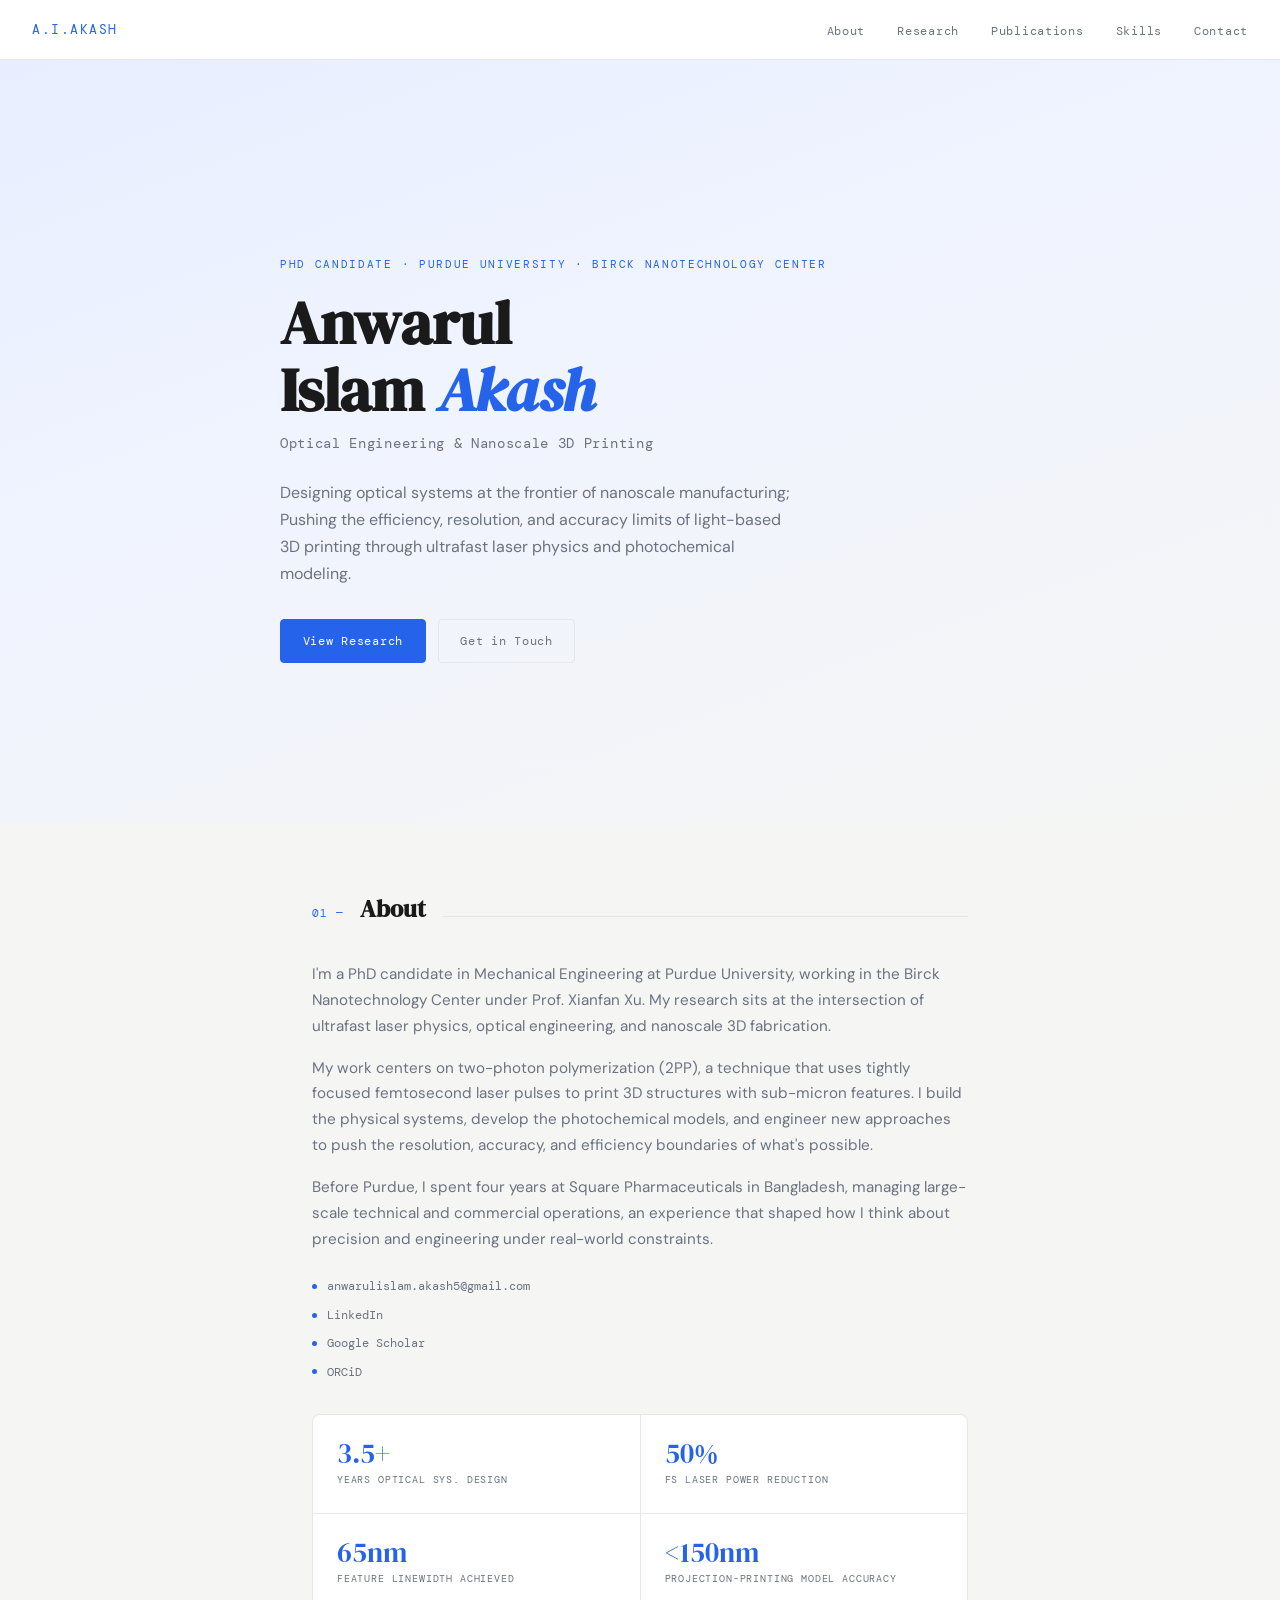
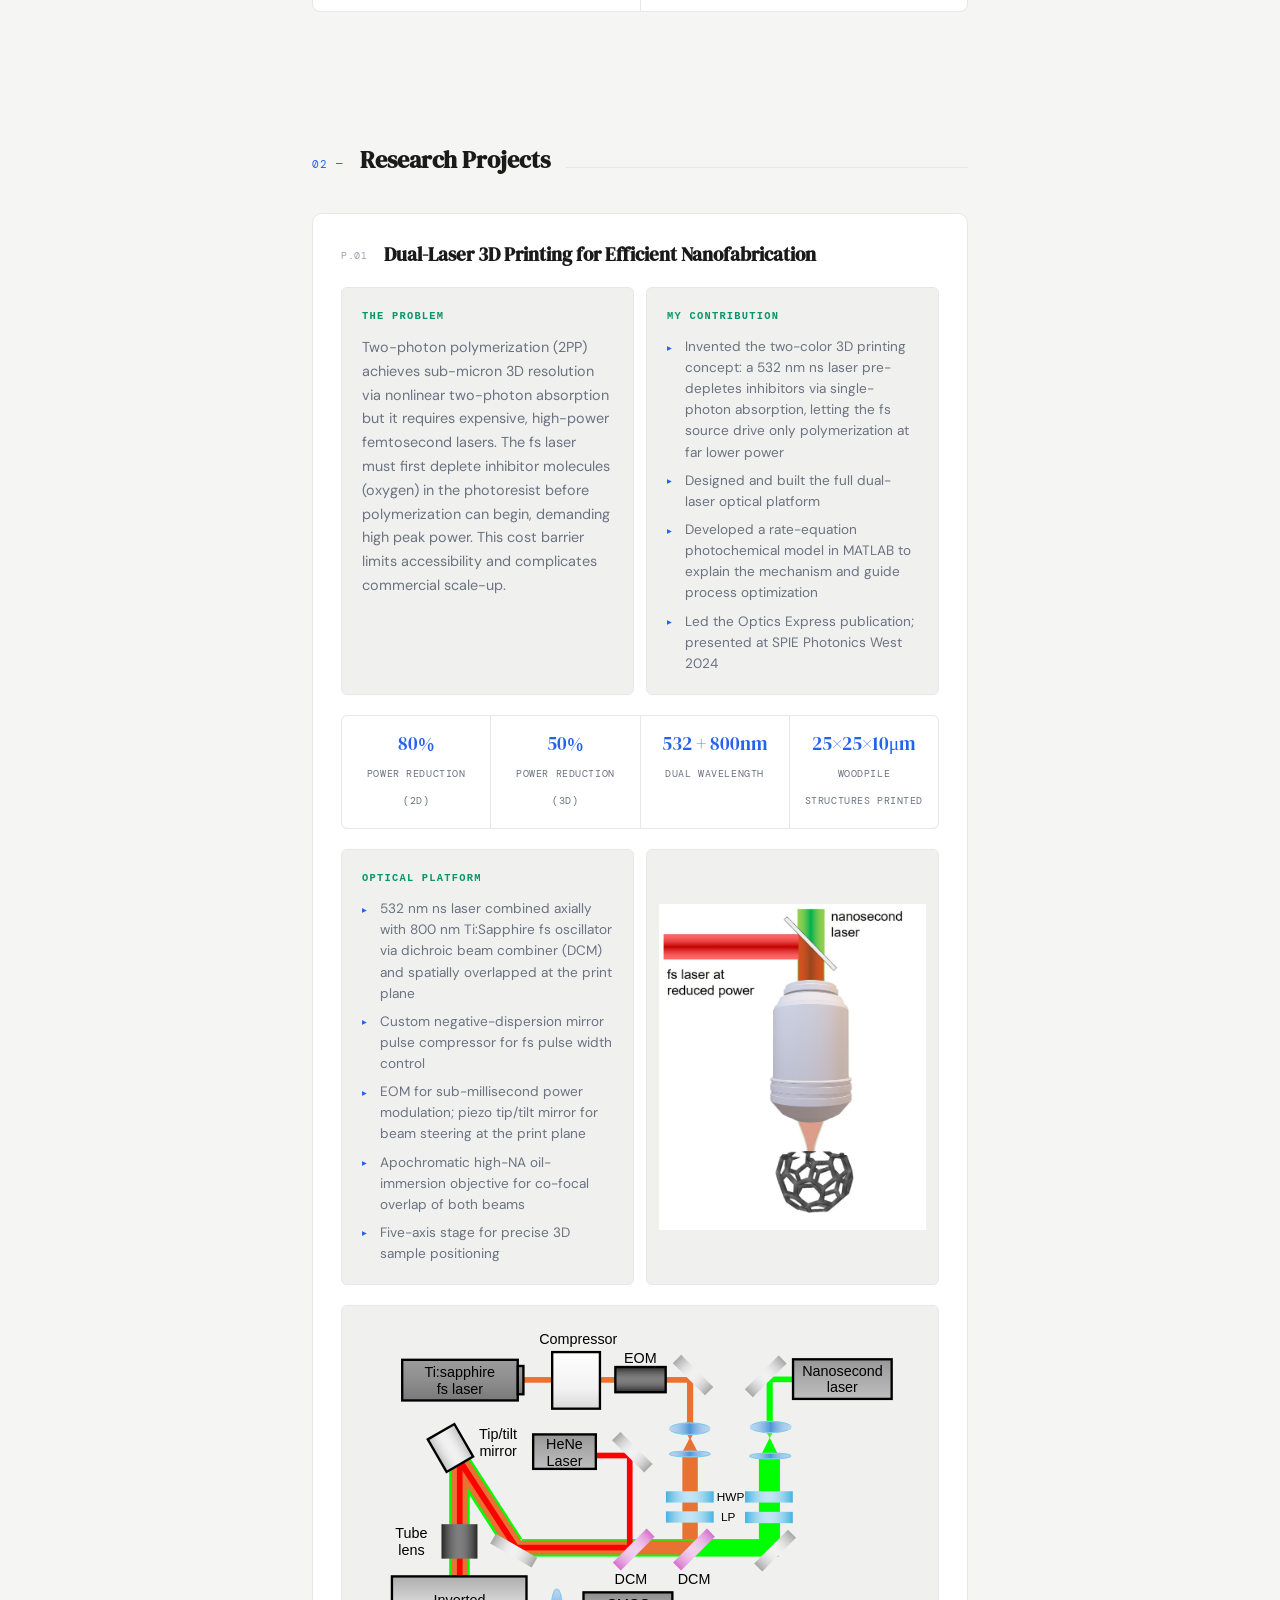
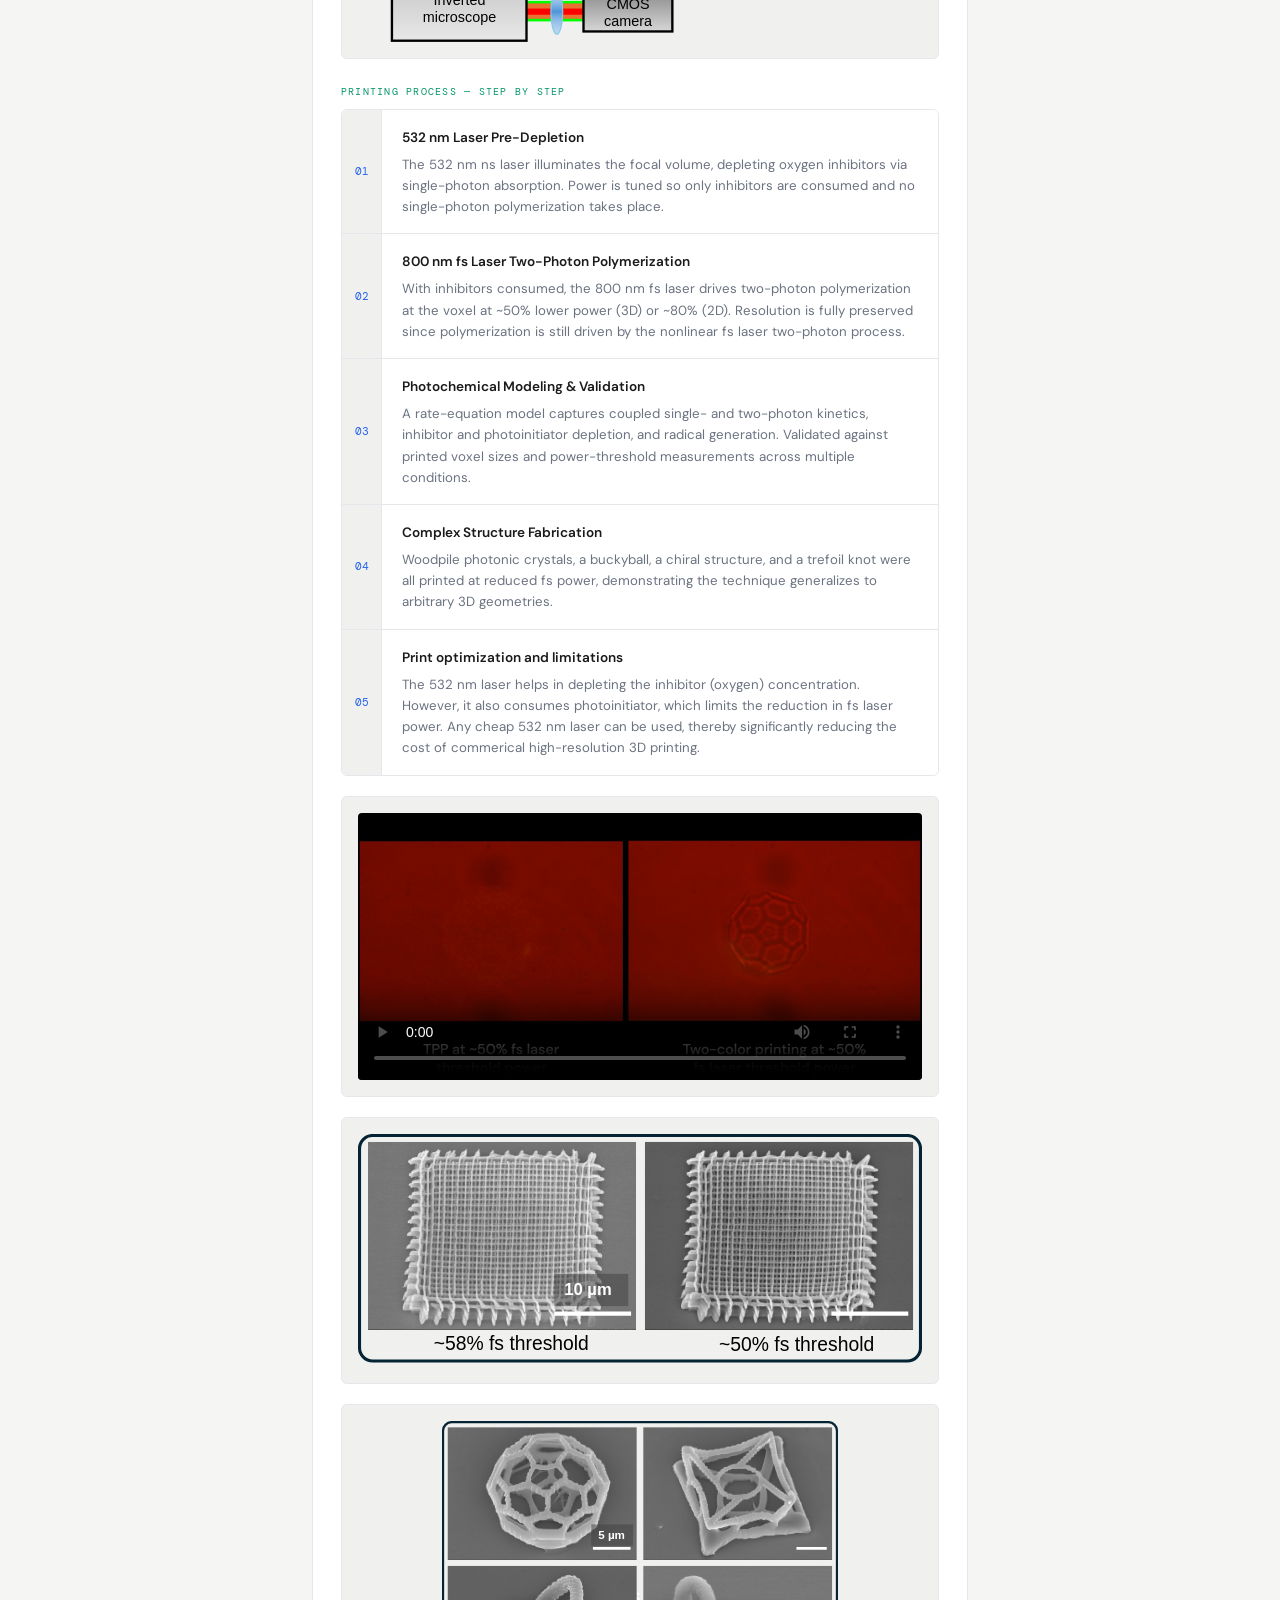
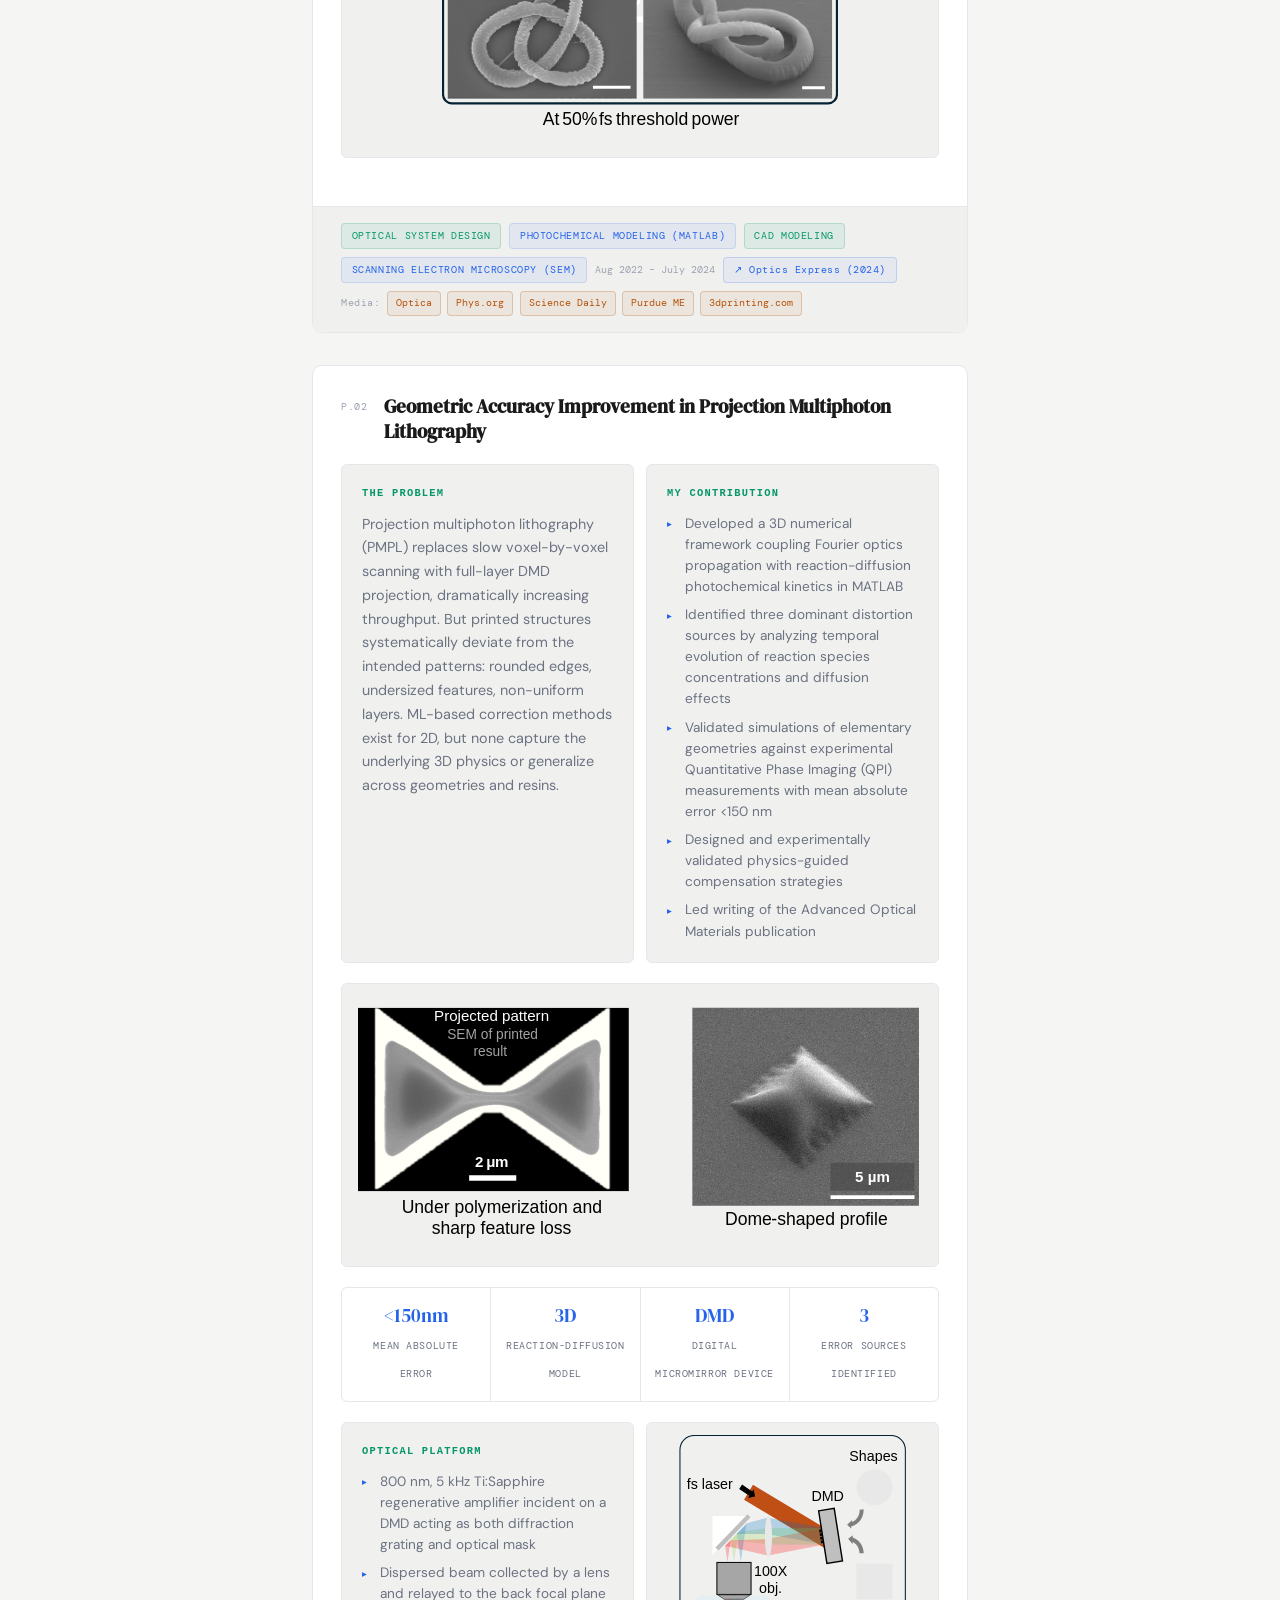
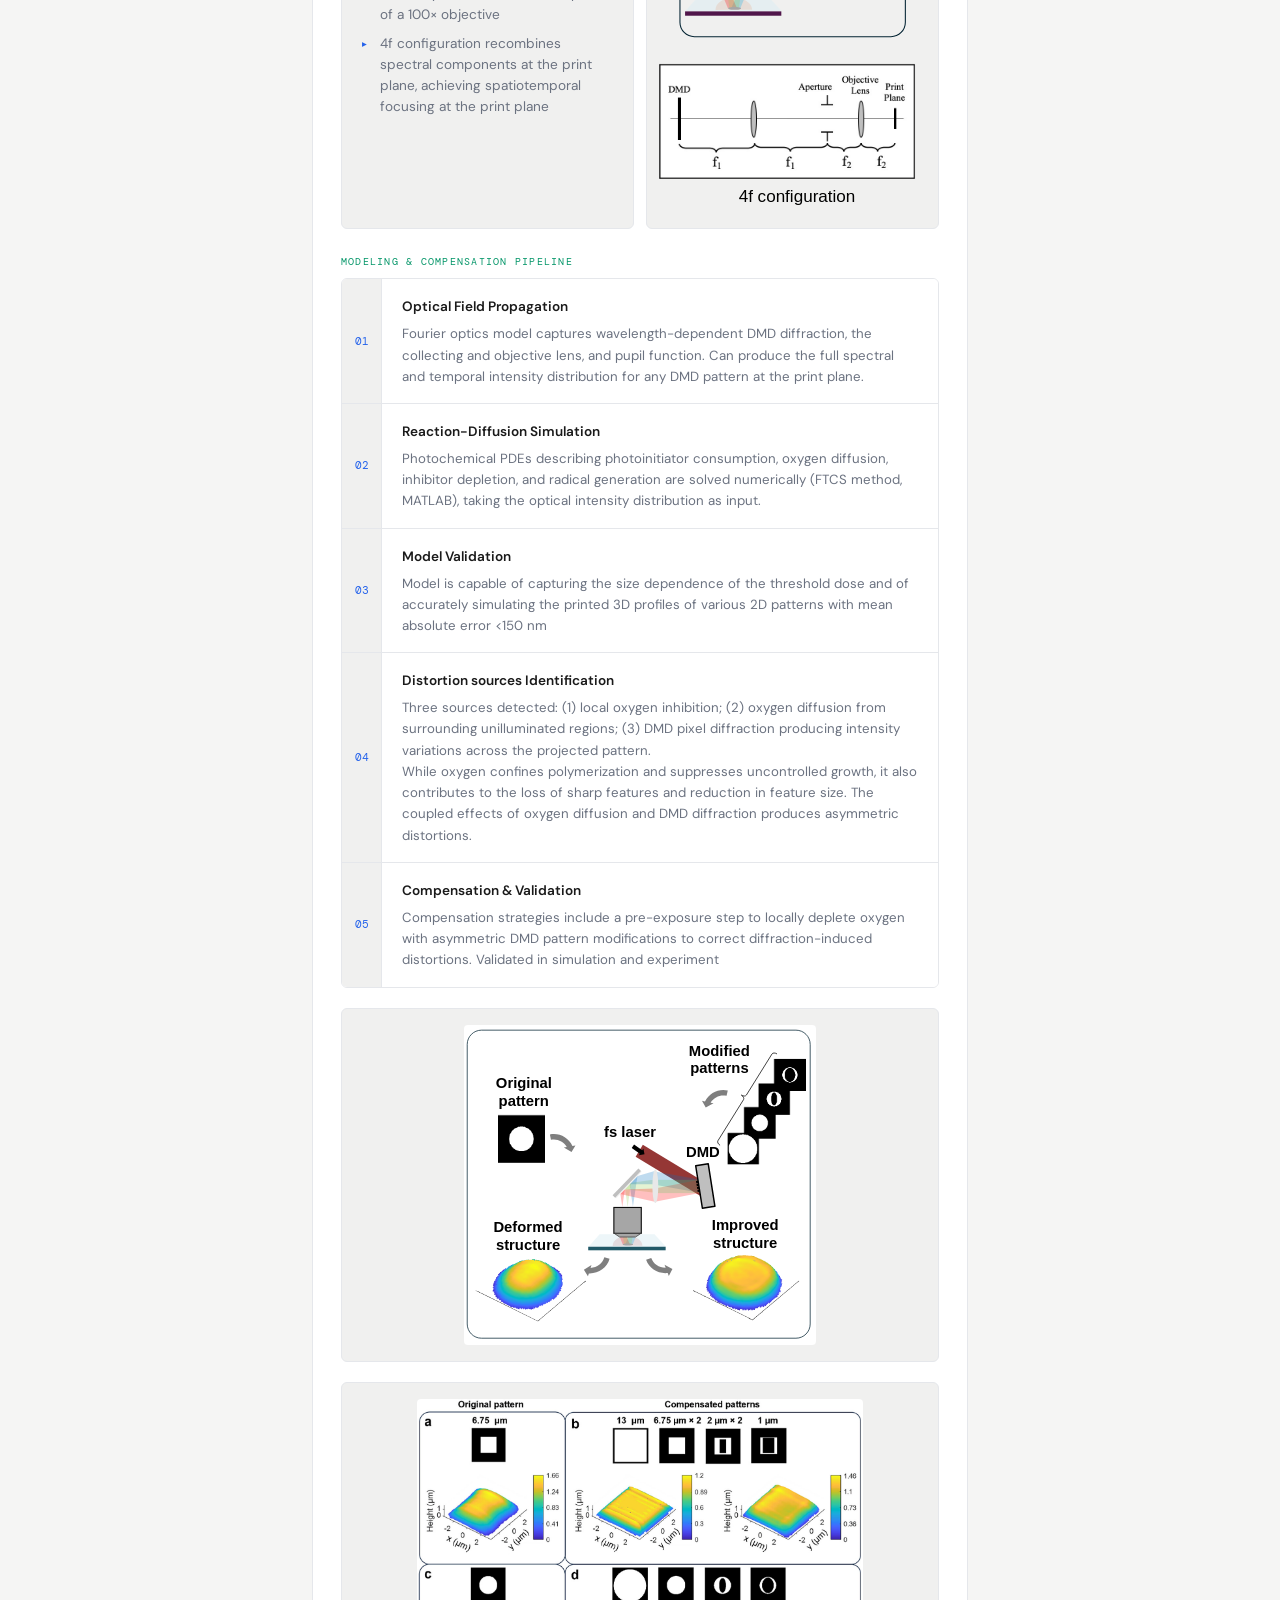
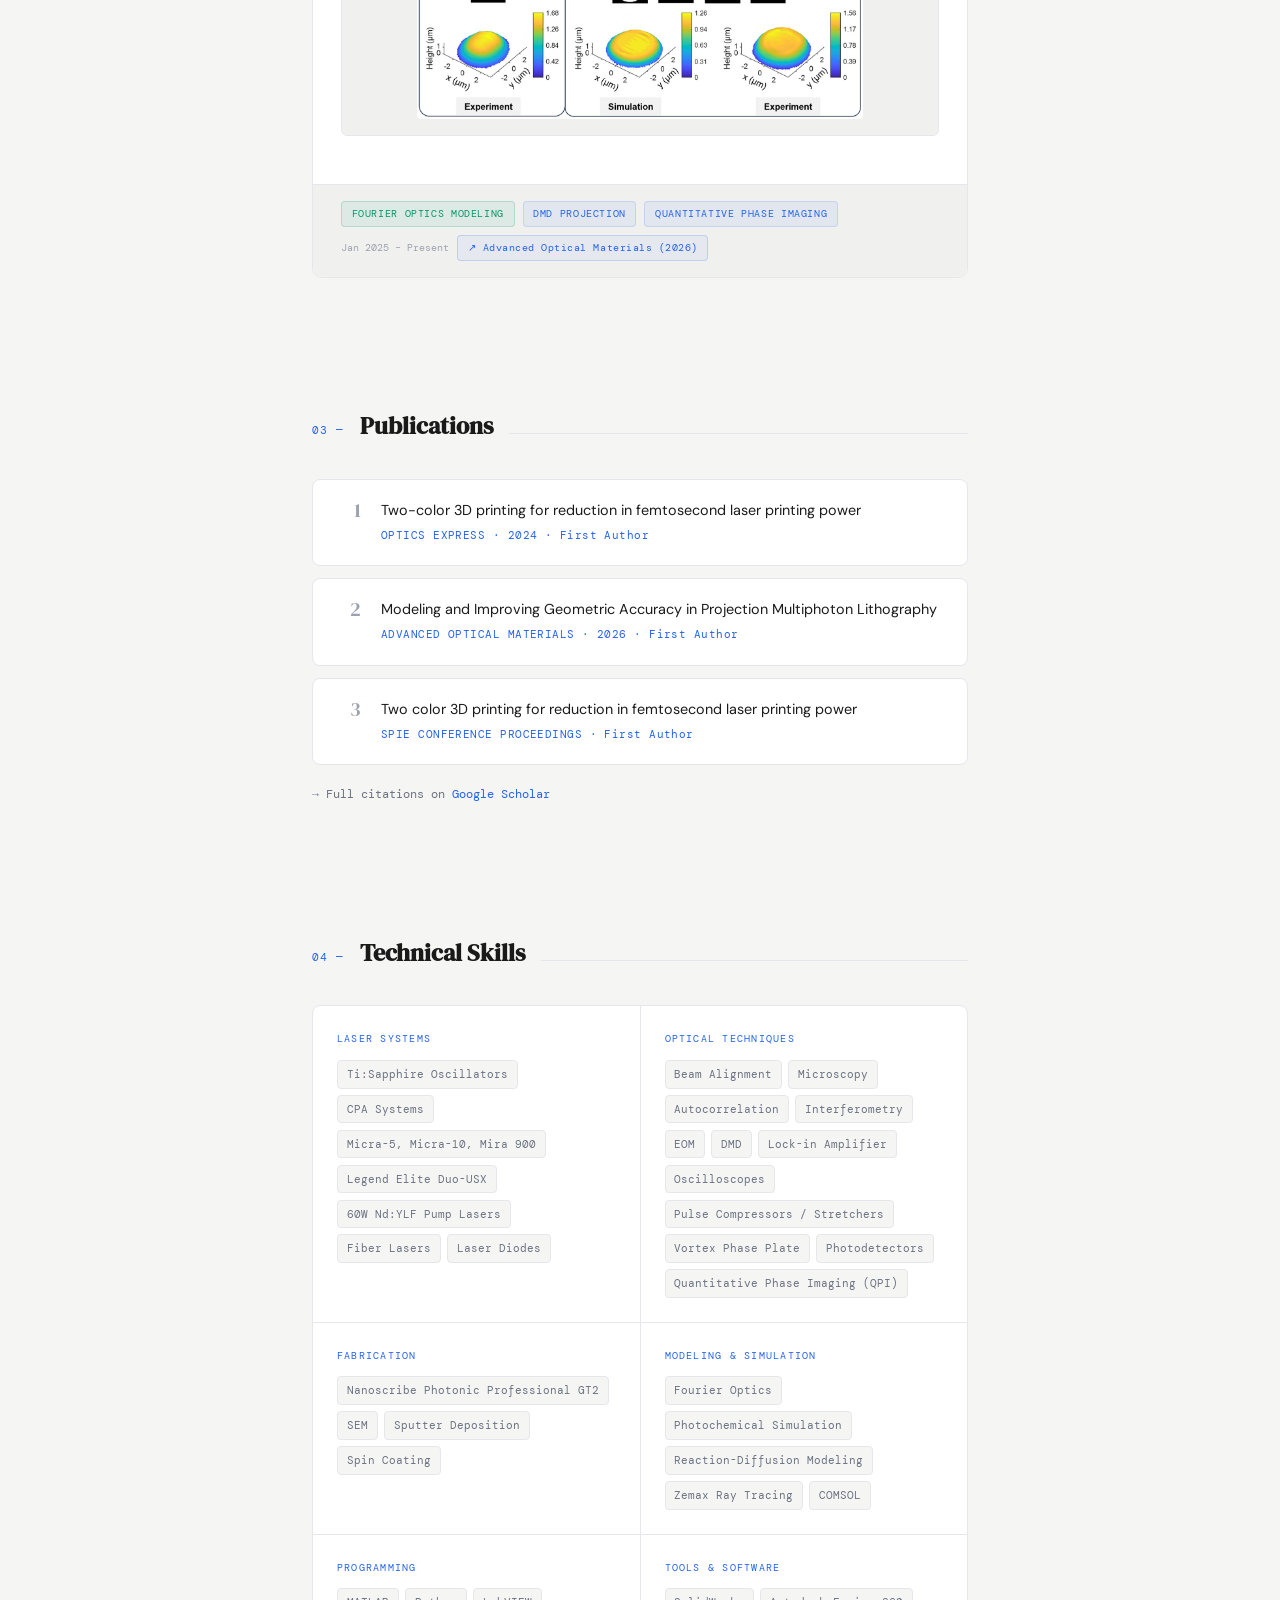
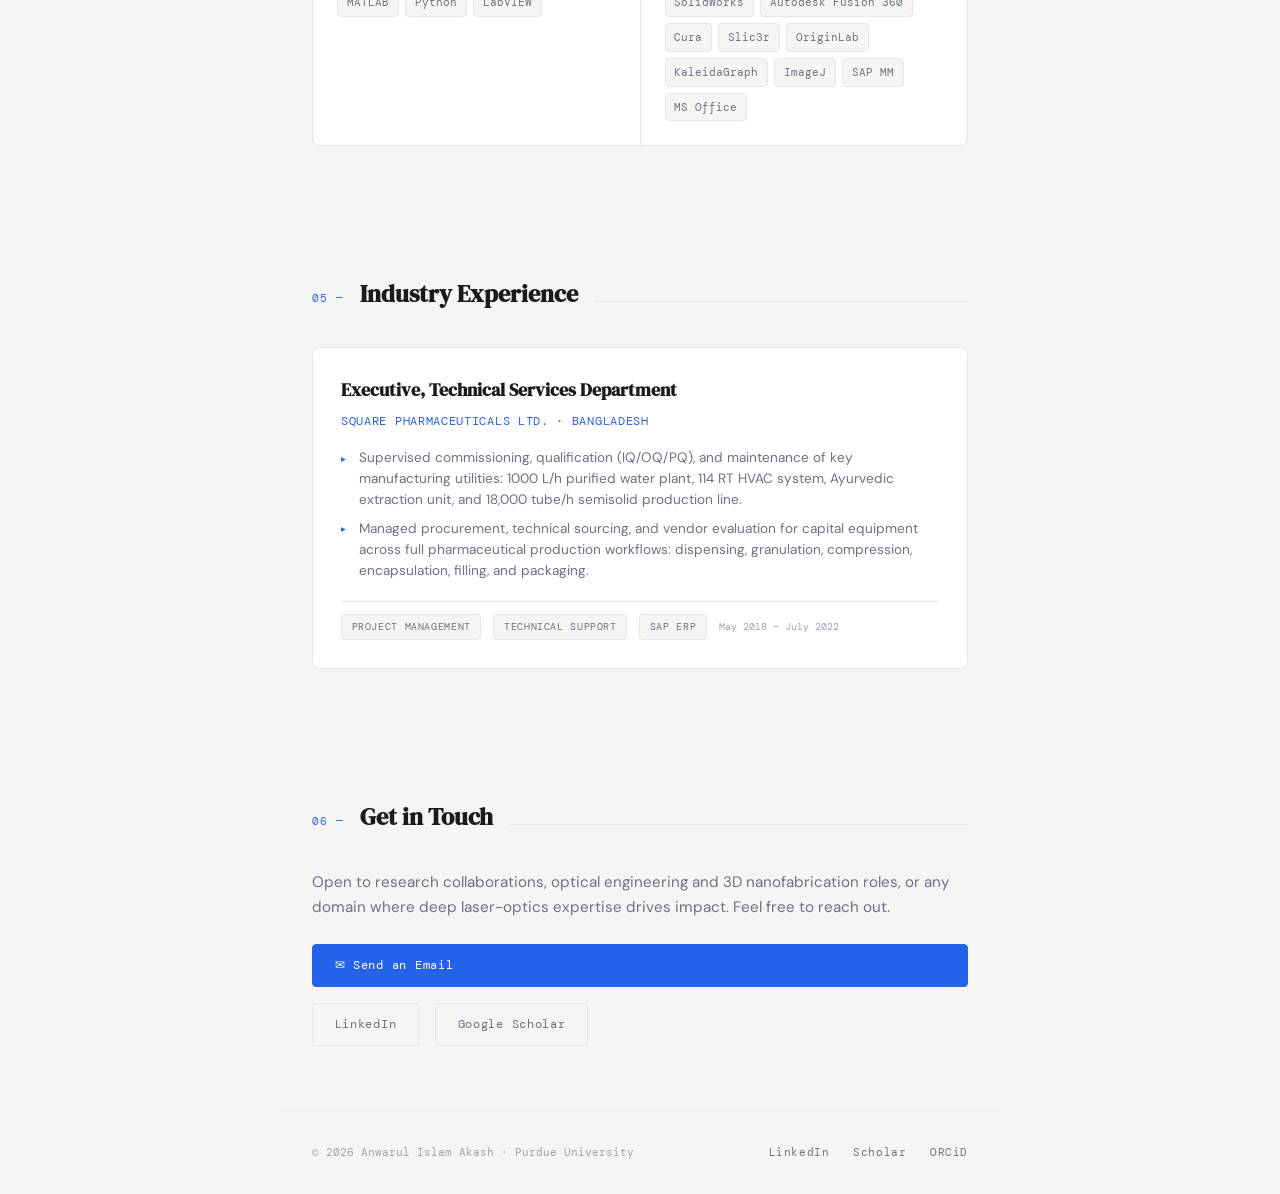
==== commit 80b4dbc7: "Add files via upload" ====
--- a/index.html
+++ b/index.html
@@ -28,7 +28,8 @@
       <p class="hero-tag">PhD Candidate · Purdue University · Birck Nanotechnology Center</p>
       <h1 class="hero-name">Anwarul<br>Islam <em>Akash</em></h1>
       <p class="hero-role">Optical Engineering &amp; Nanoscale 3D Printing</p>
-      <p class="hero-desc">Designing optical systems at the frontier of nanoscale manufacturing — pushing the efficiency, resolution, and accuracy limits of light-based 3D printing through ultrafast laser physics and photochemical modeling.</p>
+      <p class="hero-desc">Designing optical systems at the frontier of nanoscale manufacturing; 
+        Pushing the efficiency, resolution, and accuracy limits of light-based 3D printing through ultrafast laser physics and photochemical modeling.</p>
       <div class="hero-ctas">
         <a href="#research" class="btn btn-primary">View Research</a>
         <a href="mailto:anwarulislam.akash5@gmail.com" class="btn btn-ghost">Get in Touch</a>
@@ -47,8 +48,8 @@
   <div class="about-grid">
     <div class="about-text reveal">
       <p>I'm a PhD candidate in Mechanical Engineering at Purdue University, working in the Birck Nanotechnology Center under Prof. Xianfan Xu. My research sits at the intersection of ultrafast laser physics, optical engineering, and nanoscale 3D fabrication.</p>
-      <p>I focus on two-photon polymerization (2PP) — printing 3D structures with sub-micron features using tightly focused femtosecond laser pulses. I build the optical systems, develop photochemical models, and engineer new approaches to push the resolution, accuracy, and efficiency boundaries of what's possible.</p>
-      <p>Before Purdue, I spent four years at Square Pharmaceuticals in Bangladesh managing large-scale technical operations — an experience that shaped how I think about precision and engineering under real-world constraints.</p>
+      <p>My work centers on two-photon polymerization (2PP), a technique that uses tightly focused femtosecond laser pulses to print 3D structures with sub-micron features. I build the physical systems, develop the photochemical models, and engineer new approaches to push the resolution, accuracy, and efficiency boundaries of what's possible.</p>
+      <p>Before Purdue, I spent four years at Square Pharmaceuticals in Bangladesh, managing large-scale technical and commercial operations, an experience that shaped how I think about precision and engineering under real-world constraints.</p>
       <div class="contact-row">
         <div class="contact-item"><span class="dot"></span><a href="mailto:anwarulislam.akash5@gmail.com">anwarulislam.akash5@gmail.com</a></div>
         <div class="contact-item"><span class="dot"></span><a href="https://www.linkedin.com/in/anwarulislamakash/" target="_blank" rel="noopener noreferrer">LinkedIn</a></div>
@@ -61,7 +62,7 @@
         <div class="stat"><div class="stat-num">3.5+</div><div class="stat-label">Years Optical Sys. Design</div></div>
         <div class="stat"><div class="stat-num">50%</div><div class="stat-label">fs Laser Power Reduction</div></div>
         <div class="stat"><div class="stat-num">65nm</div><div class="stat-label">Feature Linewidth Achieved</div></div>
-        <div class="stat"><div class="stat-num">&lt;150nm</div><div class="stat-label">Projection-printing Accuracy</div></div>
+        <div class="stat"><div class="stat-num">&lt;150nm</div><div class="stat-label">Projection-printing Model Accuracy</div></div>
       </div>
     </div>
   </div>
@@ -88,12 +89,14 @@
         <div class="pf-grid">
           <div class="pf-card">
             <h4 class="pf-card-title">The Problem</h4>
-            <p class="project-desc">Two-photon polymerization (2PP) achieves sub-micron 3D resolution via nonlinear two-photon absorption — but it requires expensive, high-power femtosecond lasers. The fs laser must first deplete inhibitor molecules (oxygen) in the photoresist before polymerization can begin, demanding high peak power. This cost barrier limits lab access and complicates scale-up.</p>
+            <p class="project-desc">Two-photon polymerization (2PP) achieves sub-micron 3D resolution via nonlinear two-photon absorption
+              but it requires expensive, high-power femtosecond lasers. The fs laser must first deplete inhibitor molecules (oxygen)
+                in the photoresist before polymerization can begin, demanding high peak power. This cost barrier limits accessibility and complicates commercial scale-up.</p>
           </div>
           <div class="pf-card">
             <h4 class="pf-card-title">My Contribution</h4>
             <ul class="project-bullets">
-              <li>Invented the two-color concept: a 532 nm ns laser pre-depletes inhibitors via single-photon absorption, letting the fs source drive only polymerization at far lower power</li>
+              <li>Invented the two-color 3D printing concept: a 532 nm ns laser pre-depletes inhibitors via single-photon absorption, letting the fs source drive only polymerization at far lower power</li>
               <li>Designed and built the full dual-laser optical platform</li>
               <li>Developed a rate-equation photochemical model in MATLAB to explain the mechanism and guide process optimization</li>
               <li>Led the Optics Express publication; presented at SPIE Photonics West 2024</li>
@@ -112,7 +115,7 @@
           <div class="pf-card">
             <h4 class="pf-card-title">Optical Platform</h4>
             <ul class="project-bullets">
-              <li>532 nm ns laser co-axially combined with 800 nm Ti:Sapphire fs oscillator via dichroic beam combiner</li>
+              <li>532 nm ns laser combined axially with 800 nm Ti:Sapphire fs oscillator via dichroic beam combiner (DCM) and spatially overlapped at the print plane</li>
               <li>Custom negative-dispersion mirror pulse compressor for fs pulse width control</li>
               <li>EOM for sub-millisecond power modulation; piezo tip/tilt mirror for beam steering at the print plane</li>
               <li>Apochromatic high-NA oil-immersion objective for co-focal overlap of both beams</li>
@@ -120,7 +123,7 @@
             </ul>
           </div>
           <div class="pf-card-img">
-            <img src="assets/images/project1-symbol.svg" alt="Dual-laser system schematic" class="project-image-inset" />
+            <img src="assets/images/project1_abstract.jpg" alt="Dual-laser system schematic" class="project-image-inset" />
           </div>
         </div>
 
@@ -133,32 +136,39 @@
           <div class="step">
             <div class="step-num">01</div>
             <div class="step-content">
-              <h5>ns Laser Pre-Depletion</h5>
-              <p>The 532 nm ns laser illuminates the focal volume, depleting oxygen inhibitors via single-photon absorption. Power is tuned so only inhibitors are consumed — no single-photon polymerization occurs.</p>
+              <h5>532 nm Laser Pre-Depletion</h5>
+              <p>The 532 nm ns laser illuminates the focal volume, depleting oxygen inhibitors via single-photon absorption. Power is tuned so only inhibitors are consumed and no single-photon polymerization takes place.</p>
             </div>
           </div>
           <div class="step">
             <div class="step-num">02</div>
             <div class="step-content">
-              <h5>fs Laser Two-Photon Polymerization</h5>
-              <p>With inhibitors consumed, the 800 nm fs laser drives two-photon polymerization at the voxel at ~50% lower power (3D) or ~80% (2D). Resolution is fully preserved since polymerization is still driven by the nonlinear fs process.</p>
+              <h5>800 nm fs Laser Two-Photon Polymerization</h5>
+              <p>With inhibitors consumed, the 800 nm fs laser drives two-photon polymerization at the voxel at ~50% lower power (3D) or ~80% (2D). Resolution is fully preserved since polymerization is still driven by the nonlinear fs laser two-photon process.</p>
             </div>
           </div>
           <div class="step">
             <div class="step-num">03</div>
             <div class="step-content">
               <h5>Photochemical Modeling &amp; Validation</h5>
-              <p>A rate-equation model captures coupled single- and two-photon kinetics, inhibitor depletion, and radical generation. Validated against printed voxel sizes and power-threshold measurements across multiple conditions.</p>
+              <p>A rate-equation model captures coupled single- and two-photon kinetics, inhibitor and photoinitiator depletion, and radical generation. Validated against printed voxel sizes and power-threshold measurements across multiple conditions.</p>
             </div>
           </div>
           <div class="step">
             <div class="step-num">04</div>
             <div class="step-content">
               <h5>Complex Structure Fabrication</h5>
-              <p>Woodpile photonic crystals, a buckyball, a chiral structure, and a trefoil knot were all printed at reduced fs power — demonstrating the technique generalizes to arbitrary 3D geometries.</p>
-            </div>
-          </div>
-        </div>
+              <p>Woodpile photonic crystals, a buckyball, a chiral structure, and a trefoil knot were all printed at reduced fs power, demonstrating the technique generalizes to arbitrary 3D geometries.</p>
+            </div>
+          </div>
+        <div class="step">
+          <div class="step-num">05</div>
+          <div class="step-content">
+            <h5>Print optimization and limitations</h5>
+            <p>The 532 nm laser helps in depleting the inhibitor (oxygen) concentration. However, it also consumes photoinitiator, which limits the reduction in fs laser power. Any cheap 532 nm laser can be used, thereby significantly reducing the cost of commerical high-resolution 3D printing.</p>
+          </div>
+        </div>
+      </div>
 
         <div class="project-fig reveal">
           <video class="project-video" controls poster="assets/images/project1-poster.svg" preload="metadata">
@@ -167,14 +177,17 @@
         </div>
 
         <div class="project-fig reveal">
+          <img src="assets/images/project1-3d-structures.svg" alt="Printed 3D microstructures" class="project-image-full" />
+        </div>
+        <div class="project-fig reveal">
           <img src="assets/images/project1-3d-structures2.svg" alt="Printed 3D microstructures" class="project-image-full" />
         </div>
-
       </div>
       <div class="project-meta">
-        <span class="tag tag-green">50% LASER POWER REDUCTION</span>
-        <span class="tag tag-blue">PHOTOCHEMICAL MODELING</span>
-        <span class="tag tag-dim">BIRCK NANOTECH CENTER</span>
+        <span class="tag tag-green">OPTICAL SYSTEM DESIGN</span>
+        <span class="tag tag-blue">PHOTOCHEMICAL MODELING (MATLAB)</span>
+        <span class="tag tag-green">CAD MODELING</span>
+        <span class="tag tag-blue">SCANNING ELECTRON MICROSCOPY (SEM)</span>
         <p class="project-period">Aug 2022 – July 2024</p>
         <a href="https://doi.org/10.1364/OE.525826" target="_blank" rel="noopener noreferrer" class="pub-inline-link">↗ Optics Express (2024)</a>
         <div class="media-badges">
@@ -192,21 +205,23 @@
     <div class="project-card reveal">
       <div class="project-header">
         <span class="project-index">P.02</span>
-        <h3 class="project-title">Geometric Accuracy in Projection Multiphoton Lithography</h3>
+        <h3 class="project-title">Geometric Accuracy Improvement in Projection Multiphoton Lithography</h3>
       </div>
       <div class="project-body">
 
         <div class="pf-grid">
           <div class="pf-card">
             <h4 class="pf-card-title">The Problem</h4>
-            <p class="project-desc">Projection multiphoton lithography (PMPL) replaces slow voxel-by-voxel scanning with full-layer DMD projection, dramatically increasing throughput. But printed structures systematically deviate from the intended patterns — rounded edges, undersized features, non-uniform layers. ML-based correction methods exist for 2D, but none capture the underlying 3D physics or generalize across geometries and resins.</p>
+            <p class="project-desc">Projection multiphoton lithography (PMPL) replaces slow voxel-by-voxel scanning with full-layer DMD projection,
+               dramatically increasing throughput. But printed structures systematically deviate from the intended patterns: rounded edges, 
+               undersized features, non-uniform layers. ML-based correction methods exist for 2D, but none capture the underlying 3D physics or generalize across geometries and resins.</p>
           </div>
           <div class="pf-card">
             <h4 class="pf-card-title">My Contribution</h4>
             <ul class="project-bullets">
               <li>Developed a 3D numerical framework coupling Fourier optics propagation with reaction-diffusion photochemical kinetics in MATLAB</li>
-              <li>Identified three dominant distortion sources by analyzing temporal evolution of reaction species and diffusion effects</li>
-              <li>Validated simulations of elementary geometries against SEM measurements — mean absolute error &lt;150 nm</li>
+              <li>Identified three dominant distortion sources by analyzing temporal evolution of reaction species concentrations and diffusion effects</li>
+              <li>Validated simulations of elementary geometries against experimental Quantitative Phase Imaging (QPI) measurements with mean absolute error &lt;150 nm</li>
               <li>Designed and experimentally validated physics-guided compensation strategies</li>
               <li>Led writing of the Advanced Optical Materials publication</li>
             </ul>
@@ -230,7 +245,7 @@
             <ul class="project-bullets">
               <li>800 nm, 5 kHz Ti:Sapphire regenerative amplifier incident on a DMD acting as both diffraction grating and optical mask</li>
               <li>Dispersed beam collected by a lens and relayed to the back focal plane of a 100× objective</li>
-              <li>4f configuration recombines spectral components at the print plane, achieving spatiotemporal focusing in liquid photoresist</li>
+              <li>4f configuration recombines spectral components at the print plane, achieving spatiotemporal focusing at the print plane</li>
             </ul>
           </div>
           <div class="pf-card-img">
@@ -244,28 +259,37 @@
             <div class="step-num">01</div>
             <div class="step-content">
               <h5>Optical Field Propagation</h5>
-              <p>Fourier optics model captures wavelength-dependent DMD diffraction, the collecting and objective lens, and pupil function — producing the full spectral and temporal intensity distribution for any DMD pattern at the print plane.</p>
+              <p>Fourier optics model captures wavelength-dependent DMD diffraction, the collecting and objective lens, and pupil function. 
+                Can produce the full spectral and temporal intensity distribution for any DMD pattern at the print plane.</p>
             </div>
           </div>
           <div class="step">
             <div class="step-num">02</div>
             <div class="step-content">
               <h5>Reaction-Diffusion Simulation</h5>
-              <p>Photochemical PDEs — tracking photoinitiator consumption, oxygen diffusion, inhibitor depletion, and radical generation — are solved numerically (FTCS method, MATLAB), taking the optical intensity distribution as input.</p>
+              <p>Photochemical PDEs describing photoinitiator consumption, oxygen diffusion, inhibitor depletion, and radical generation are solved numerically (FTCS method, MATLAB), taking the optical intensity distribution as input.</p>
             </div>
           </div>
           <div class="step">
             <div class="step-num">03</div>
             <div class="step-content">
-              <h5>Distortion Identification</h5>
-              <p>Three sources isolated: (1) local oxygen inhibition shrinking feature edges; (2) lateral oxygen diffusion from unilluminated regions causing asymmetric under-polymerization; (3) DMD pixel diffraction producing intensity ripples that locally modulate cure depth.</p>
+              <h5>Model Validation</h5>
+              <p>Model is capable of capturing the size dependence of the threshold dose and of accurately simulating the printed 3D profiles of various 2D patterns with mean absolute error &lt;150 nm</p>
             </div>
           </div>
           <div class="step">
             <div class="step-num">04</div>
             <div class="step-content">
+              <h5>Distortion sources Identification</h5>
+              <p>Three sources detected: (1) local oxygen inhibition; (2) oxygen diffusion from surrounding unilluminated regions; (3) DMD pixel diffraction producing intensity variations across the projected pattern.</p>
+              <p>While oxygen confines polymerization and suppresses uncontrolled growth, it also contributes to the loss of sharp features and reduction in feature size. The coupled effects of oxygen diffusion and DMD diffraction produces asymmetric distortions.</p>
+            </div>
+          </div>
+          <div class="step">
+            <div class="step-num">05</div>
+            <div class="step-content">
               <h5>Compensation &amp; Validation</h5>
-              <p>Compensation combines a pre-exposure step to locally deplete oxygen with asymmetric DMD pattern modifications to correct diffraction-induced distortions. Validated in simulation and experiment — mean absolute error below 150 nm.</p>
+              <p>Compensation strategies include a pre-exposure step to locally deplete oxygen with asymmetric DMD pattern modifications to correct diffraction-induced distortions. Validated in simulation and experiment</p>
             </div>
           </div>
         </div>
@@ -273,13 +297,15 @@
         <div class="project-fig reveal">
           <img src="assets/images/project3-2.svg" alt="Compensation strategy results" class="project-image-full" />
         </div>
+        <div class="project-fig reveal">
+          <img src="assets/images/project2-compensation.jpg" alt="Compensation strategy results" class="project-image-full" />
+        </div>
 
       </div>
       <div class="project-meta">
-        <span class="tag tag-green">PROJECTION LITHO.</span>
-        <span class="tag tag-blue">DMD OPTICS</span>
-        <span class="tag tag-blue">REACTION-DIFFUSION</span>
-        <span class="tag tag-dim">BIRCK NANOTECH CENTER</span>
+        <span class="tag tag-green">FOURIER OPTICS MODELING</span>
+        <span class="tag tag-blue">DMD PROJECTION</span>
+        <span class="tag tag-blue">QUANTITATIVE PHASE IMAGING</span>
         <p class="project-period">Jan 2025 – Present</p>
         <a href="https://doi.org/10.1002/adom.202503185" target="_blank" rel="noopener noreferrer" class="pub-inline-link">↗ Advanced Optical Materials (2026)</a>
       </div>
@@ -338,6 +364,7 @@
         <span class="skill-tag">Legend Elite Duo-USX</span>
         <span class="skill-tag">60W Nd:YLF Pump Lasers</span>
         <span class="skill-tag">Fiber Lasers</span>
+        <span class="skill-tag">Laser Diodes</span>
       </div>
     </div>
     <div class="skill-group">
@@ -350,9 +377,11 @@
         <span class="skill-tag">EOM</span>
         <span class="skill-tag">DMD</span>
         <span class="skill-tag">Lock-in Amplifier</span>
+        <span class="skill-tag">Oscilloscopes</span>
         <span class="skill-tag">Pulse Compressors / Stretchers</span>
         <span class="skill-tag">Vortex Phase Plate</span>
         <span class="skill-tag">Photodetectors</span>
+        <span class="skill-tag">Quantitative Phase Imaging (QPI)</span>
       </div>
     </div>
     <div class="skill-group">
@@ -416,7 +445,9 @@
       </ul>
     </div>
     <div class="industry-meta">
-      <span class="tag tag-dim">INDUSTRY</span>
+      <span class="tag tag-dim">PROJECT MANAGEMENT</span>
+      <span class="tag tag-dim">TECHNICAL SUPPORT</span>
+      <span class="tag tag-dim">SAP ERP</span>
       <p class="project-period">May 2018 – July 2022</p>
     </div>
   </div>
@@ -430,7 +461,7 @@
     <div class="section-line"></div>
   </div>
   <div class="contact-section reveal">
-    <p class="contact-intro">Open to research collaborations, optical engineering roles, or any domain where deep laser-optics expertise drives impact. Feel free to reach out.</p>
+    <p class="contact-intro">Open to research collaborations, optical engineering and 3D nanofabrication roles, or any domain where deep laser-optics expertise drives impact. Feel free to reach out.</p>
     <div class="contact-ctas">
       <a href="mailto:anwarulislam.akash5@gmail.com" class="btn btn-primary">✉ Send an Email</a>
       <div class="contact-links-wrap">
@@ -442,7 +473,7 @@
 </section>
 
 <footer>
-  <p class="footer-text">© 2025 Anwarul Islam Akash · Purdue University</p>
+  <p class="footer-text">© 2026 Anwarul Islam Akash · Purdue University</p>
   <div class="footer-links">
     <a href="https://www.linkedin.com/in/anwarulislamakash/" target="_blank" rel="noopener noreferrer">LinkedIn</a>
     <a href="https://scholar.google.com/citations?user=i2N_IFYAAAAJ&hl=en&authuser=4" target="_blank" rel="noopener noreferrer">Scholar</a>
--- a/styles.css
+++ b/styles.css
@@ -185,12 +185,13 @@
   background: var(--surface); border: 1px solid var(--border);
   border-radius: 6px; padding: 0.75rem; overflow: hidden;
   min-height: 140px;
+  /*min-width: 0; /* allow grid cell to constrain width so img can fill */
 }
 .project-image-inset {
-  max-width: 100%; max-height: 200px;
-  width: auto; height: auto;
-  display: block; margin: 0 auto;
-  object-fit: contain;
+  width: 100%; height: auto;
+  /*max-height: 200px; /* optional: cap height; remove to let it scale fully */
+  display: block; object-fit: contain;
+  /*min-width: 0; /* allow img to fill flex container width */
 }
 
 /* ── FULL-WIDTH FIGURES ── */
